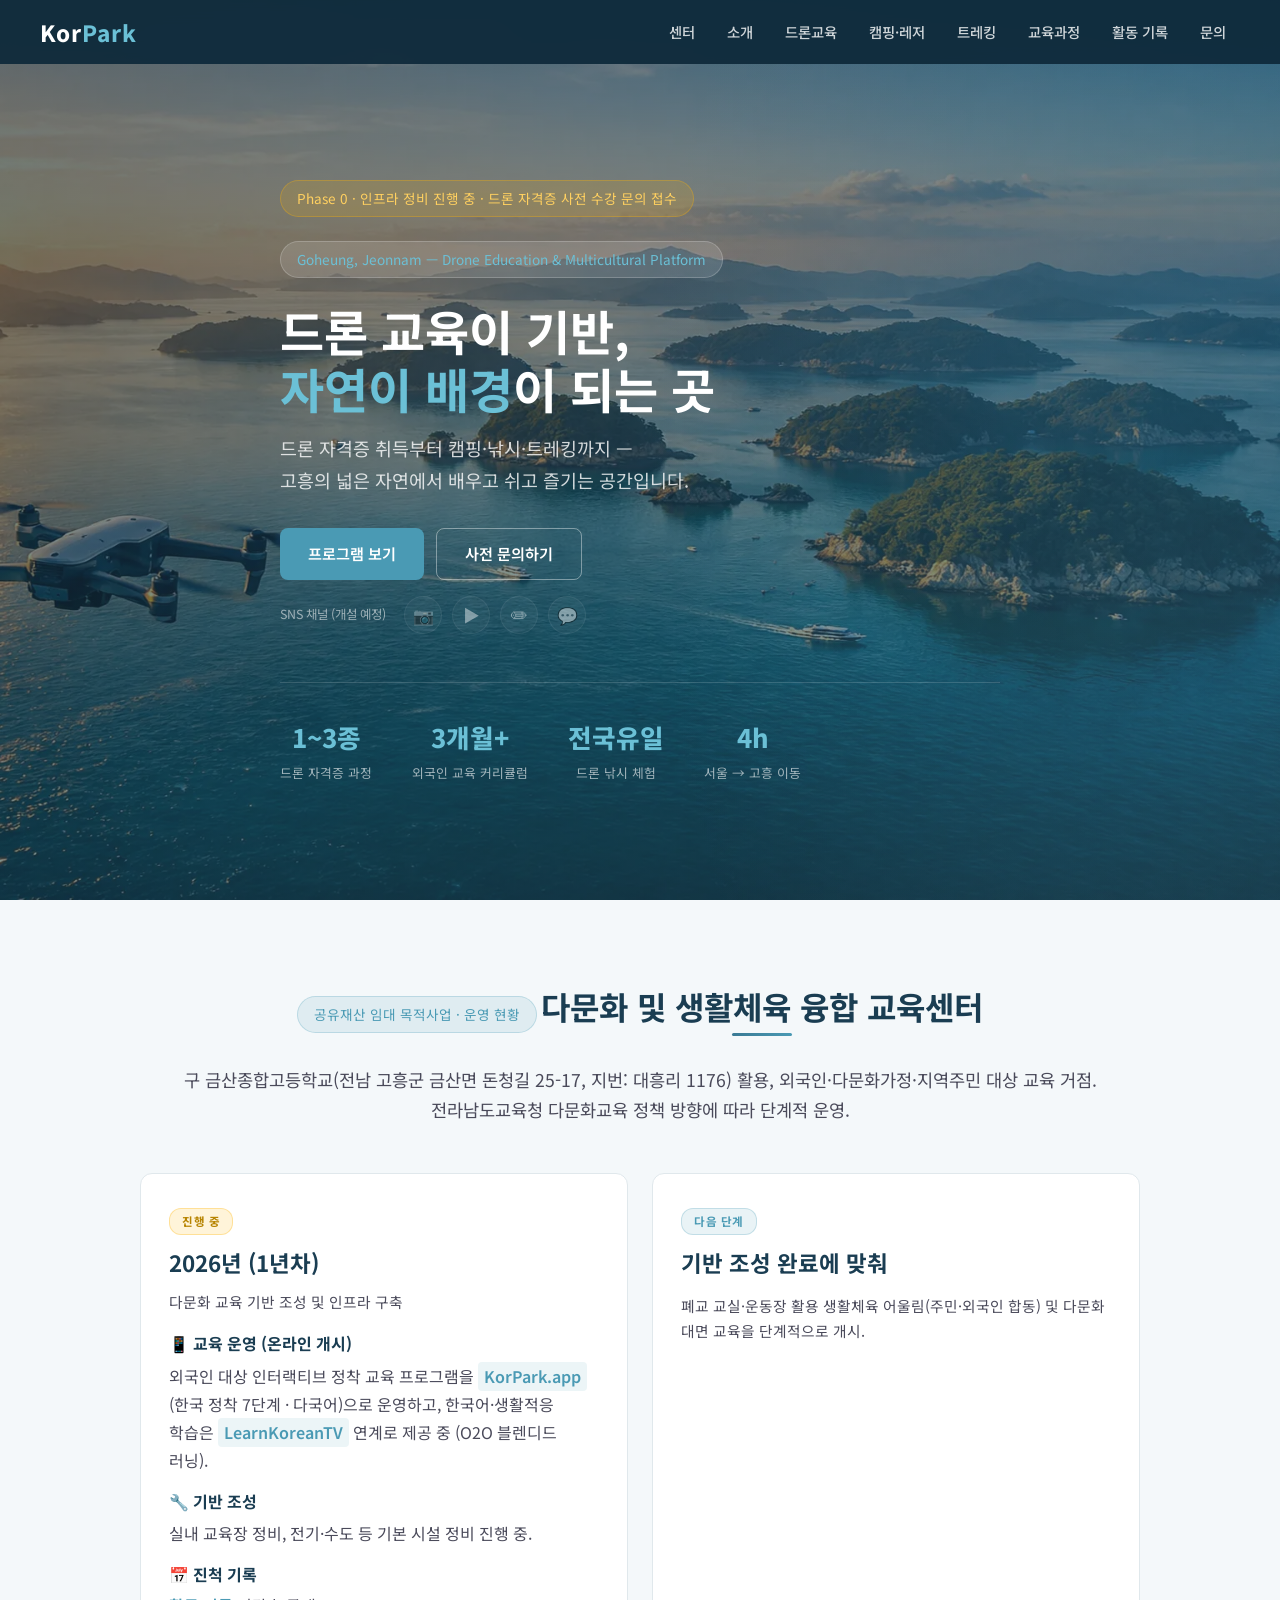
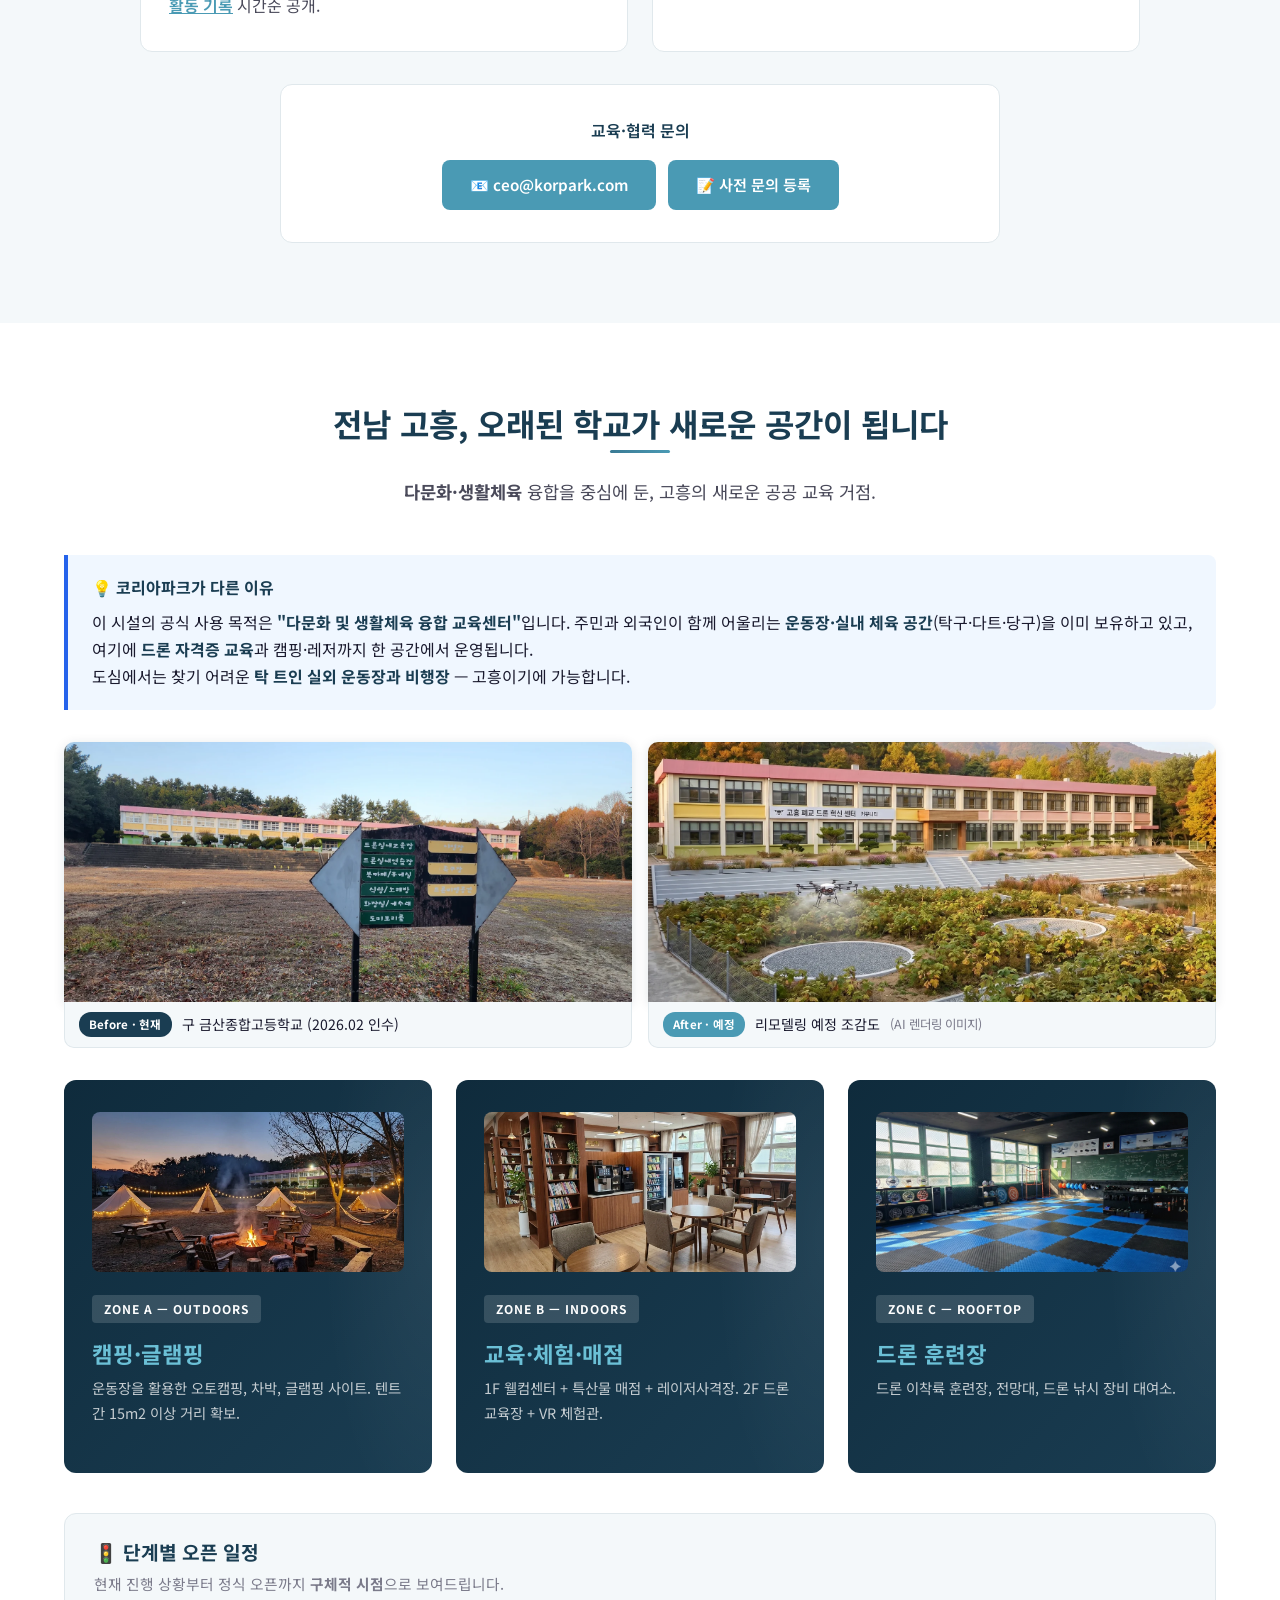
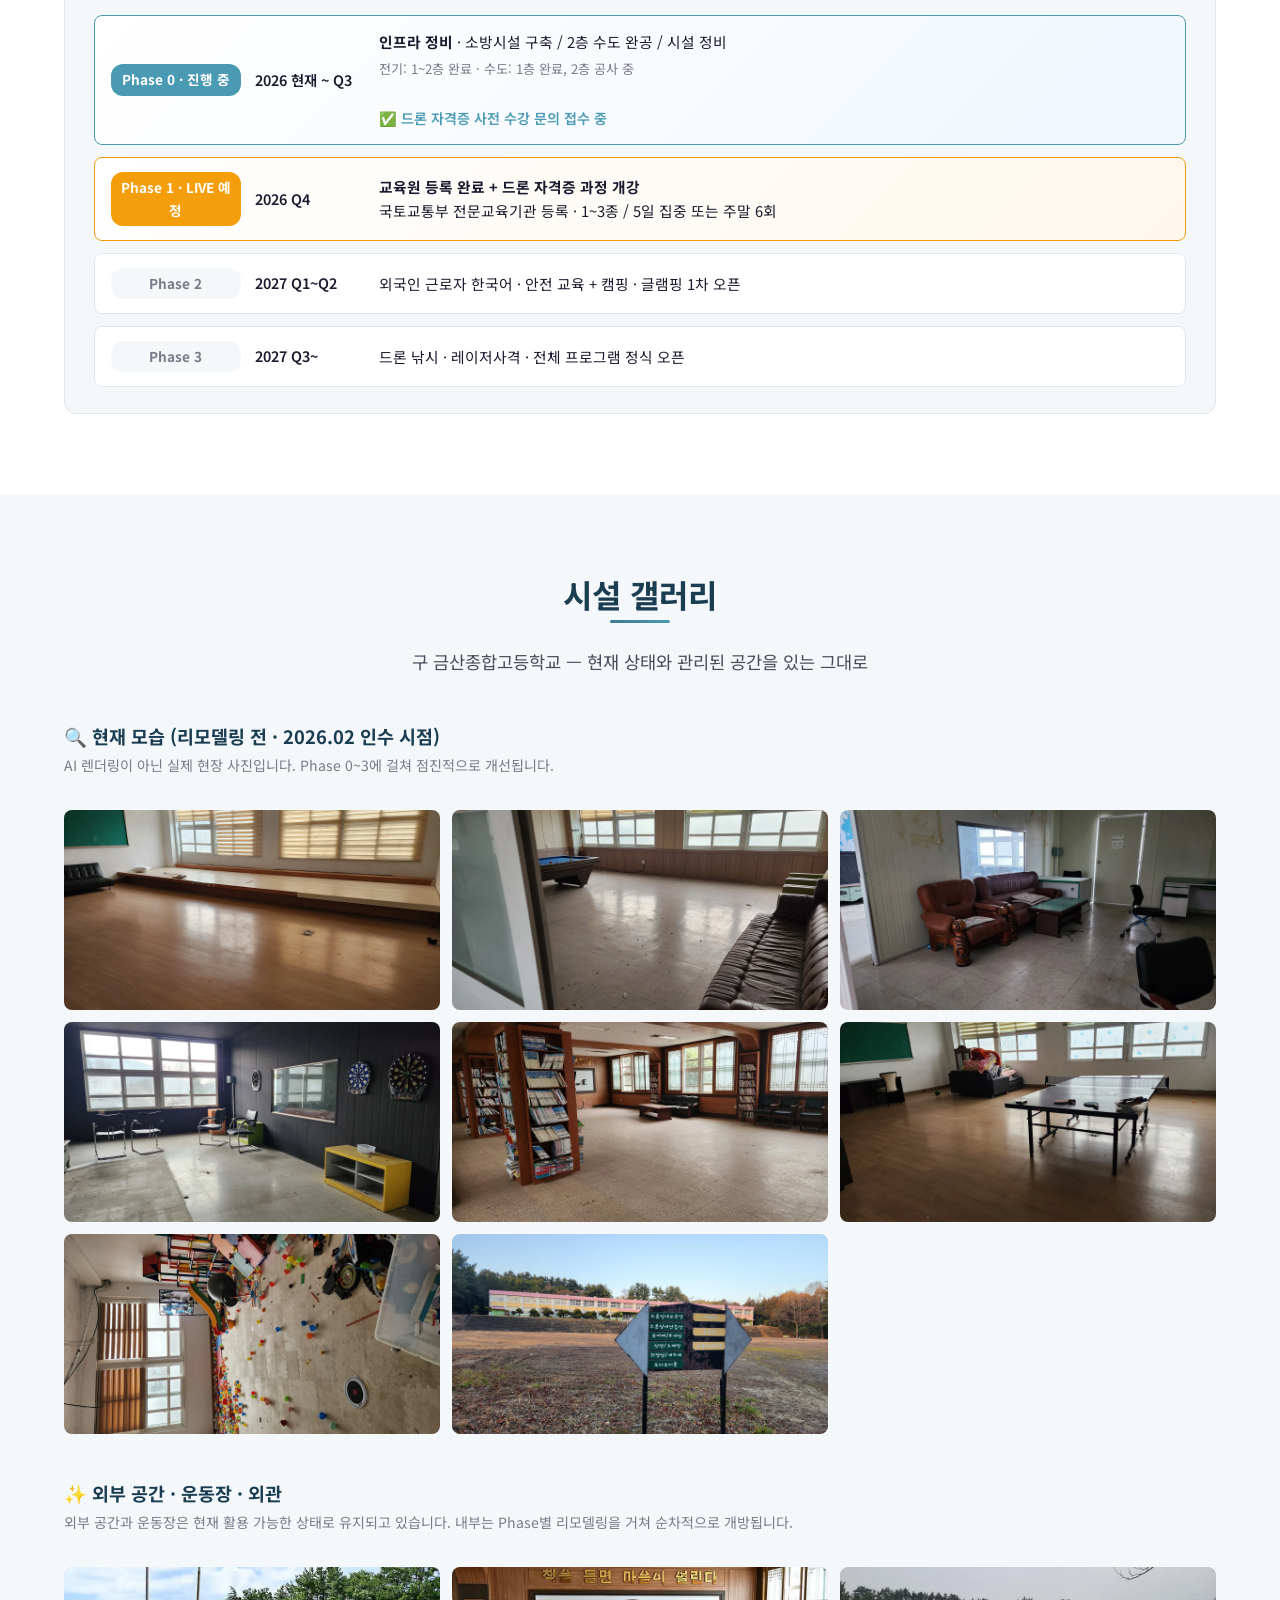
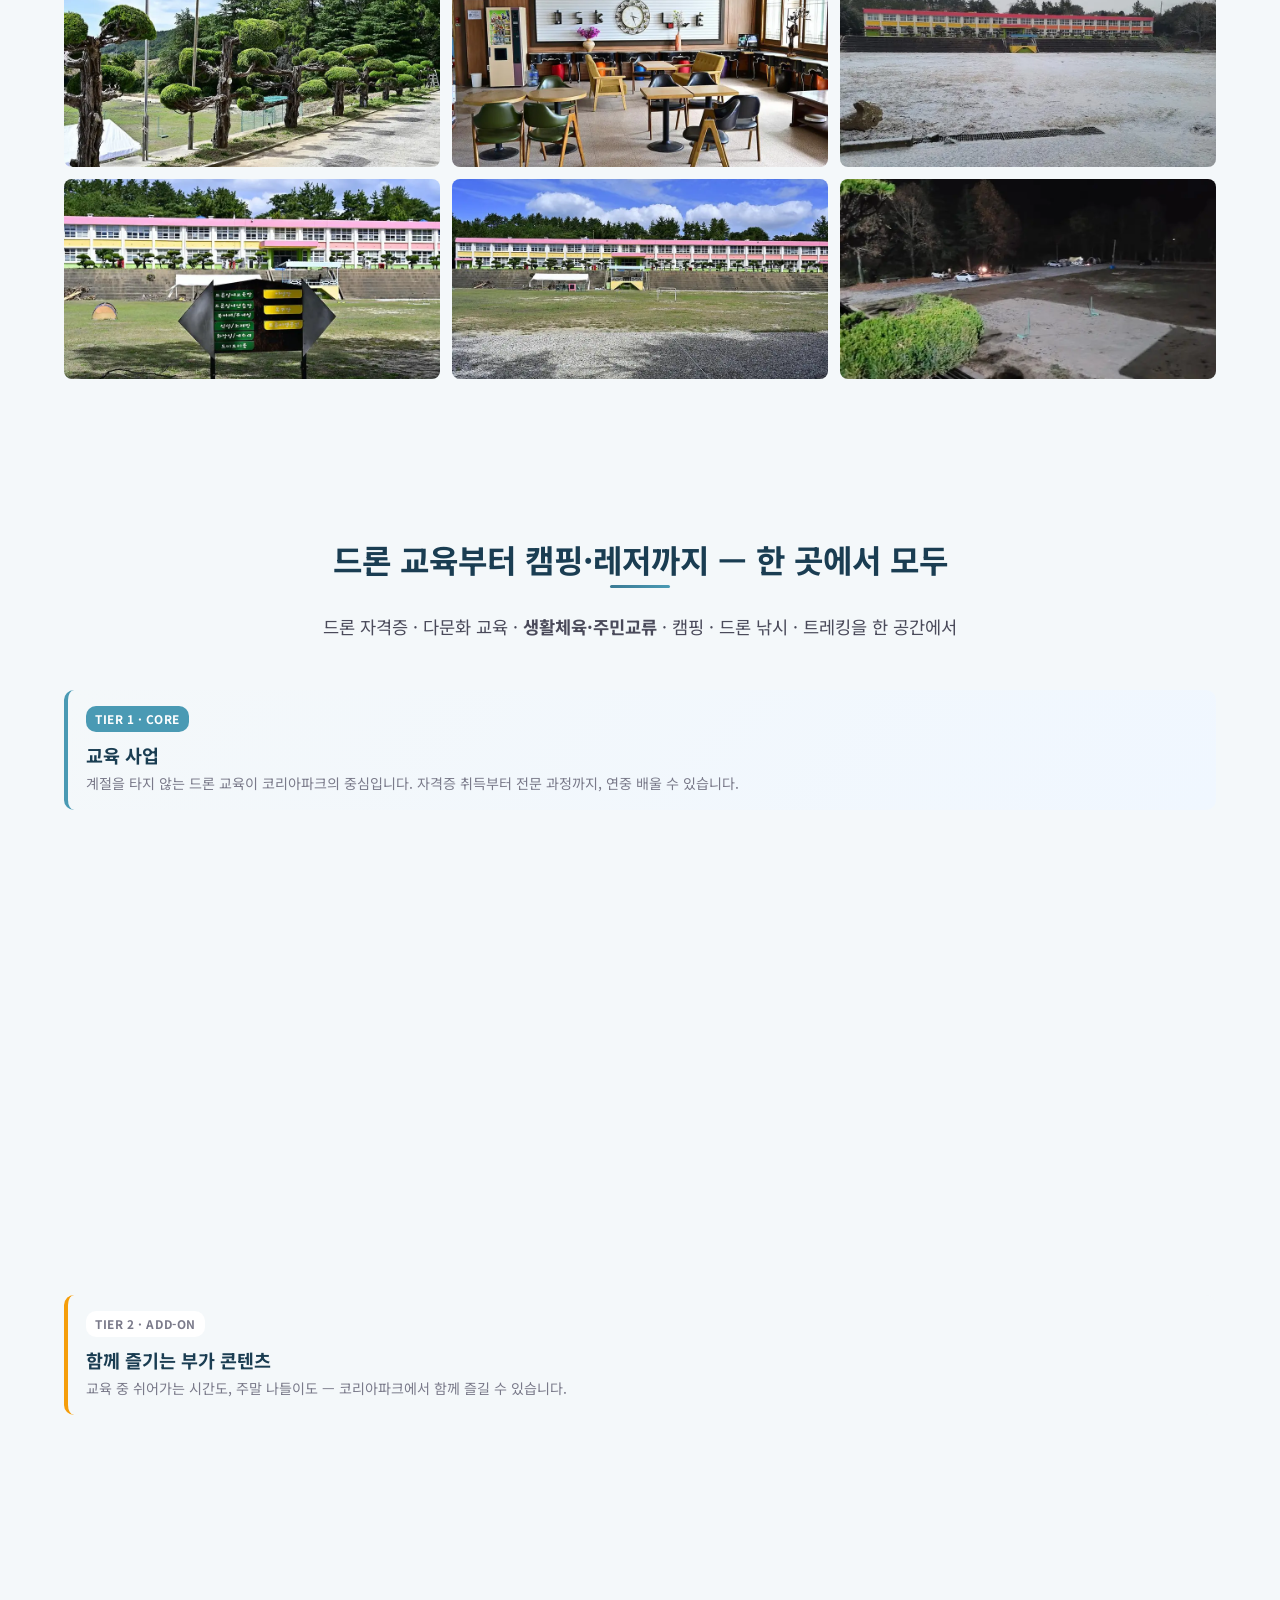
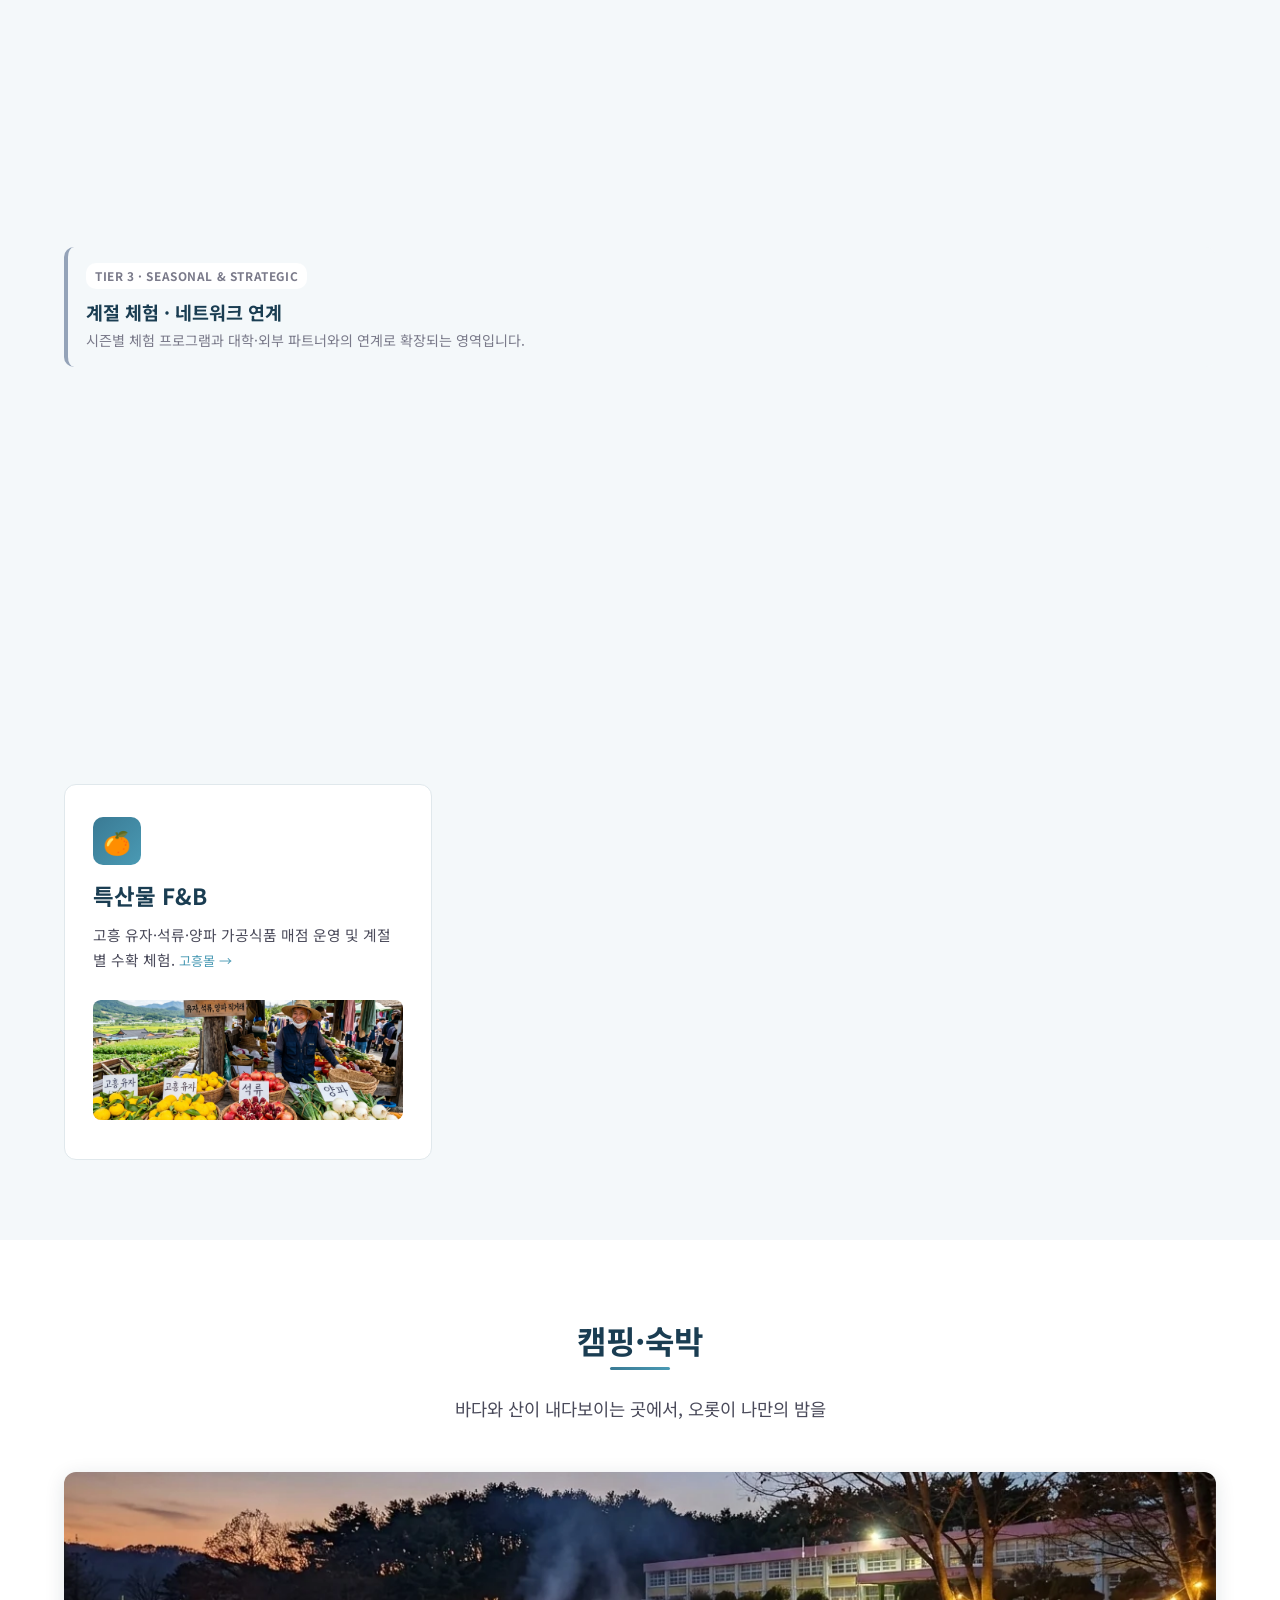
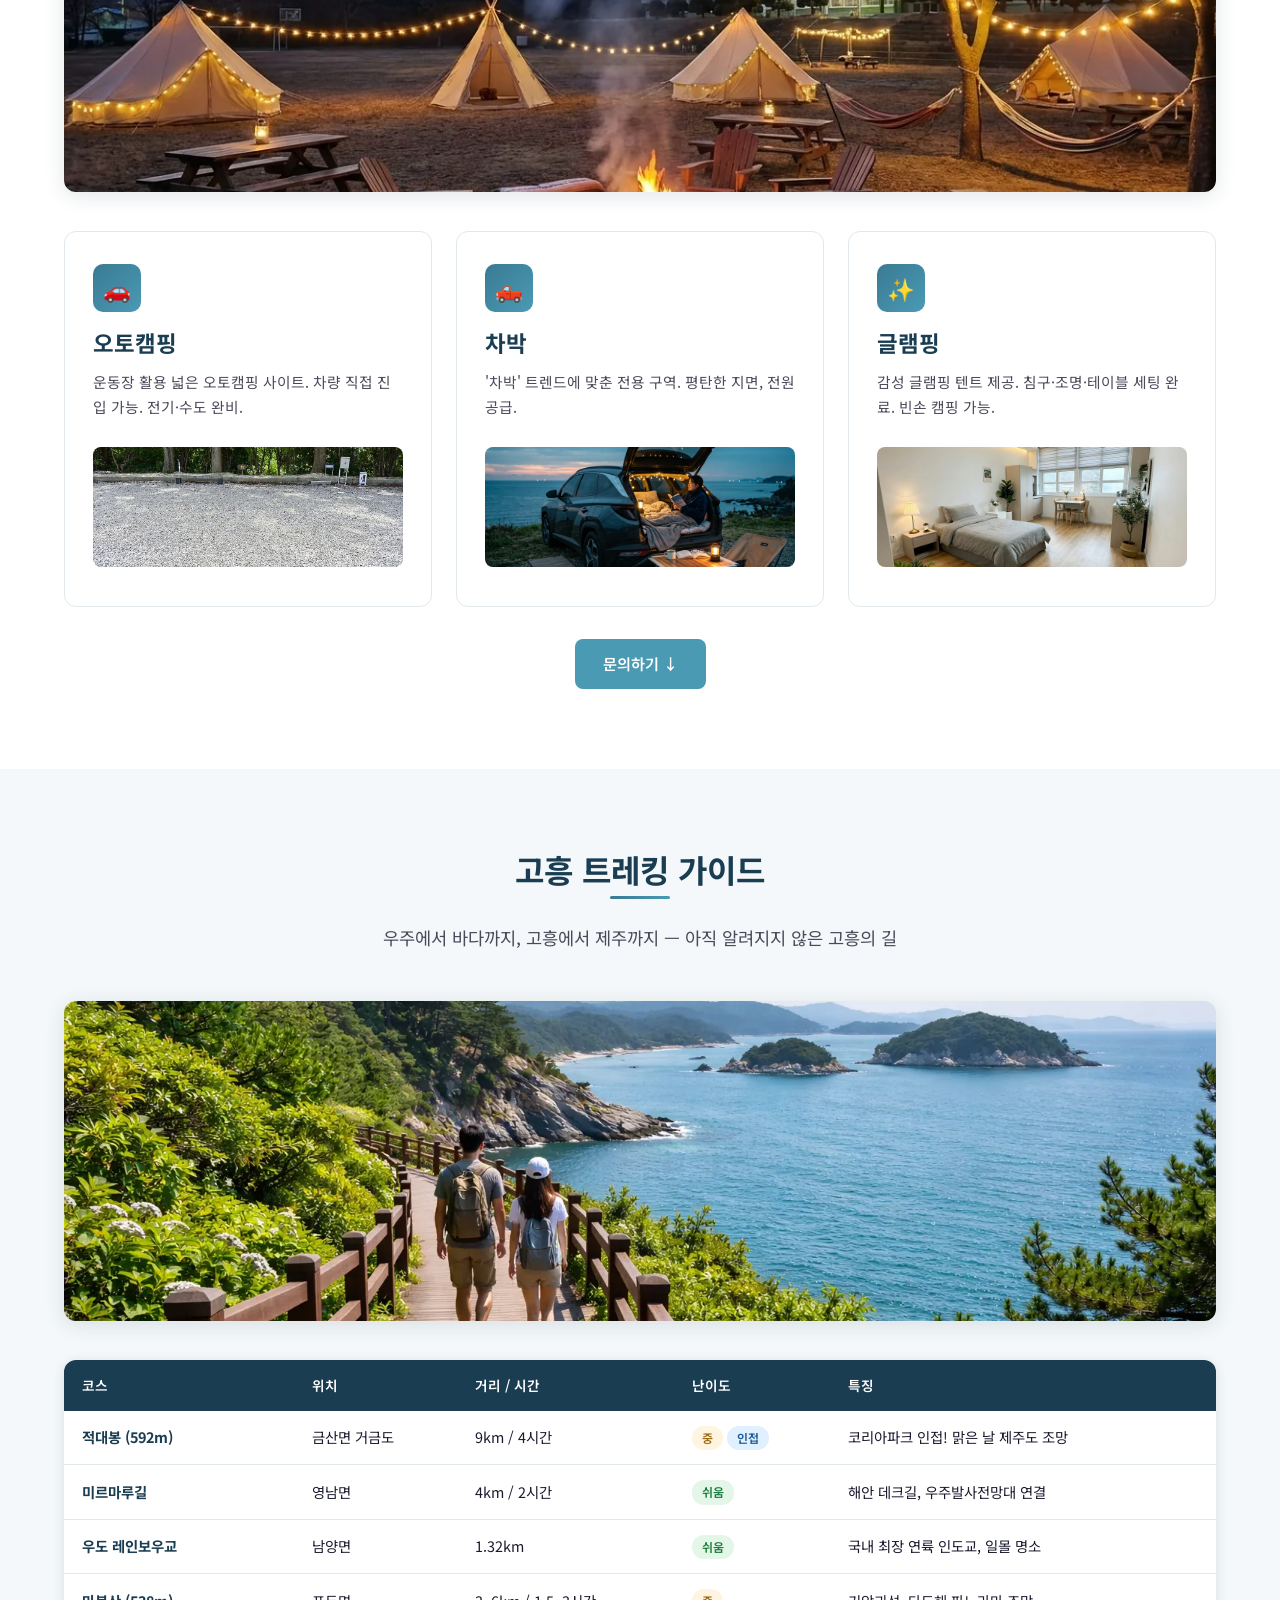
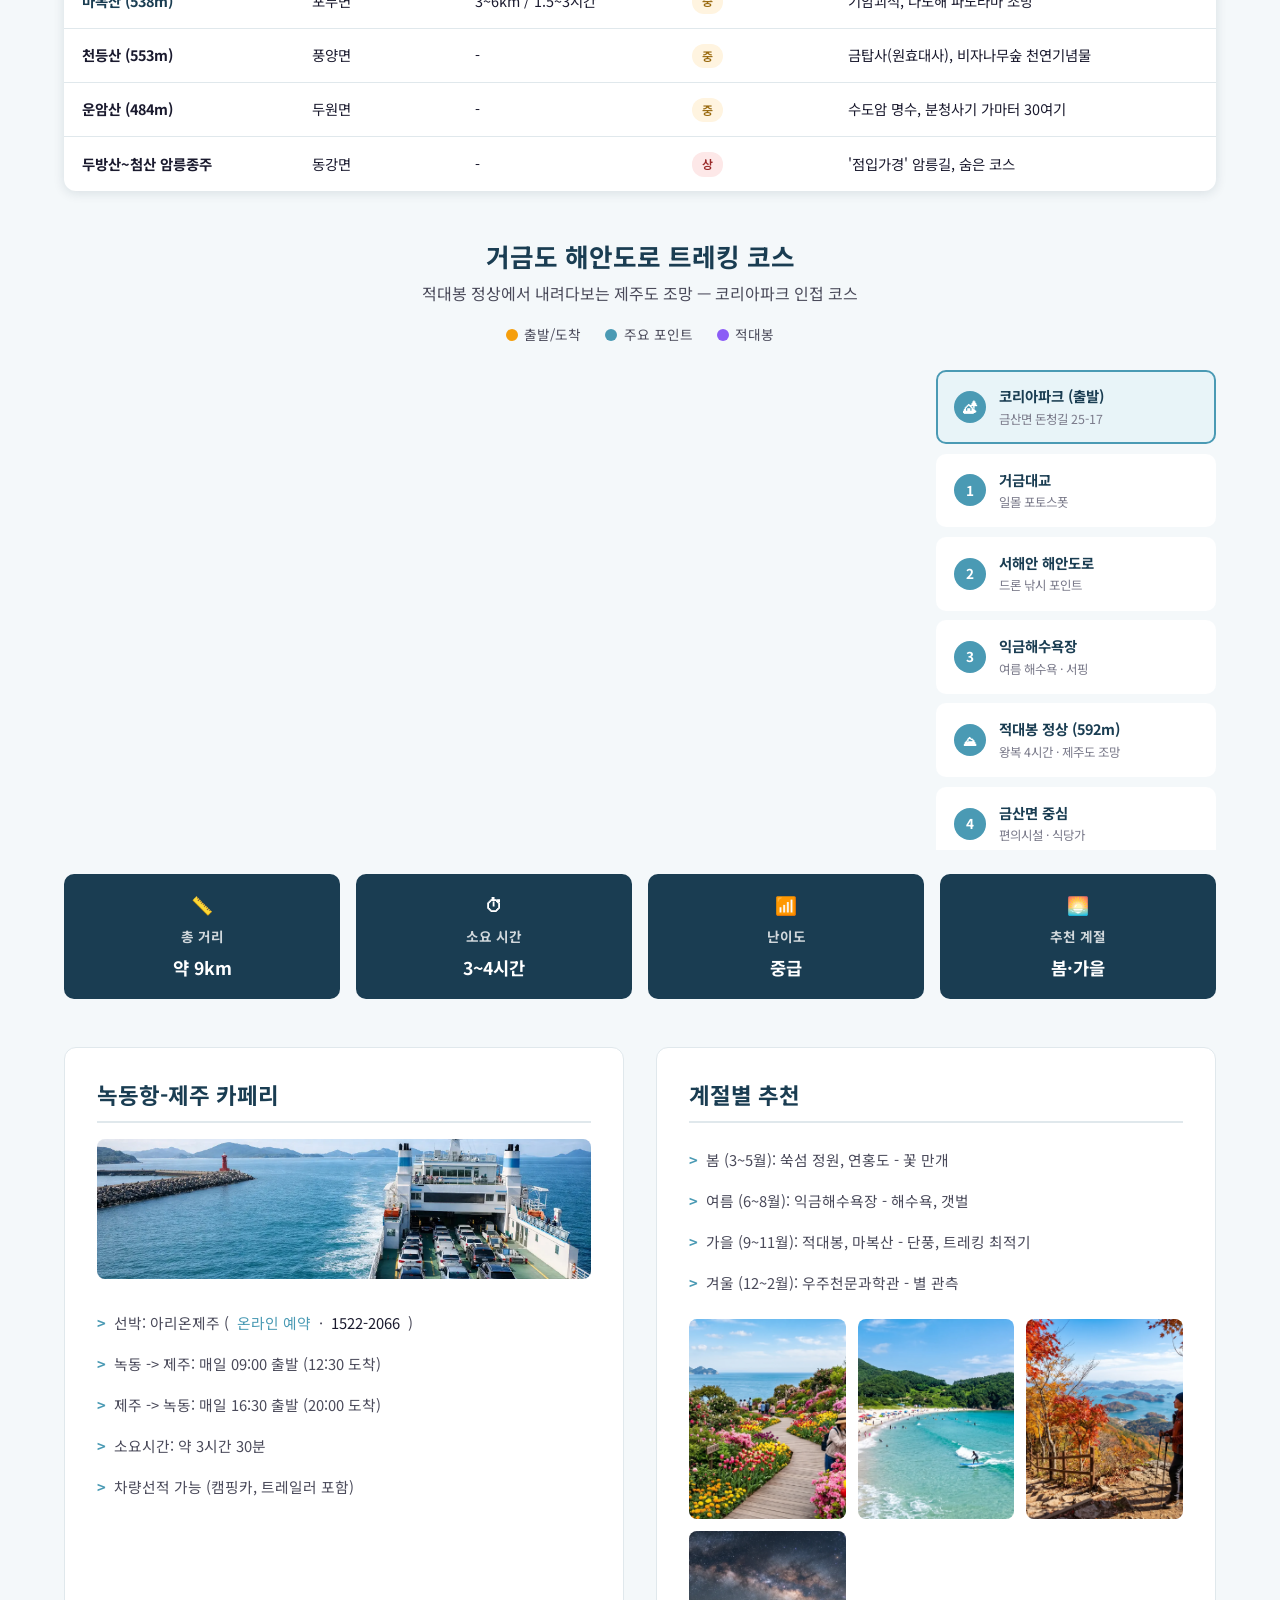
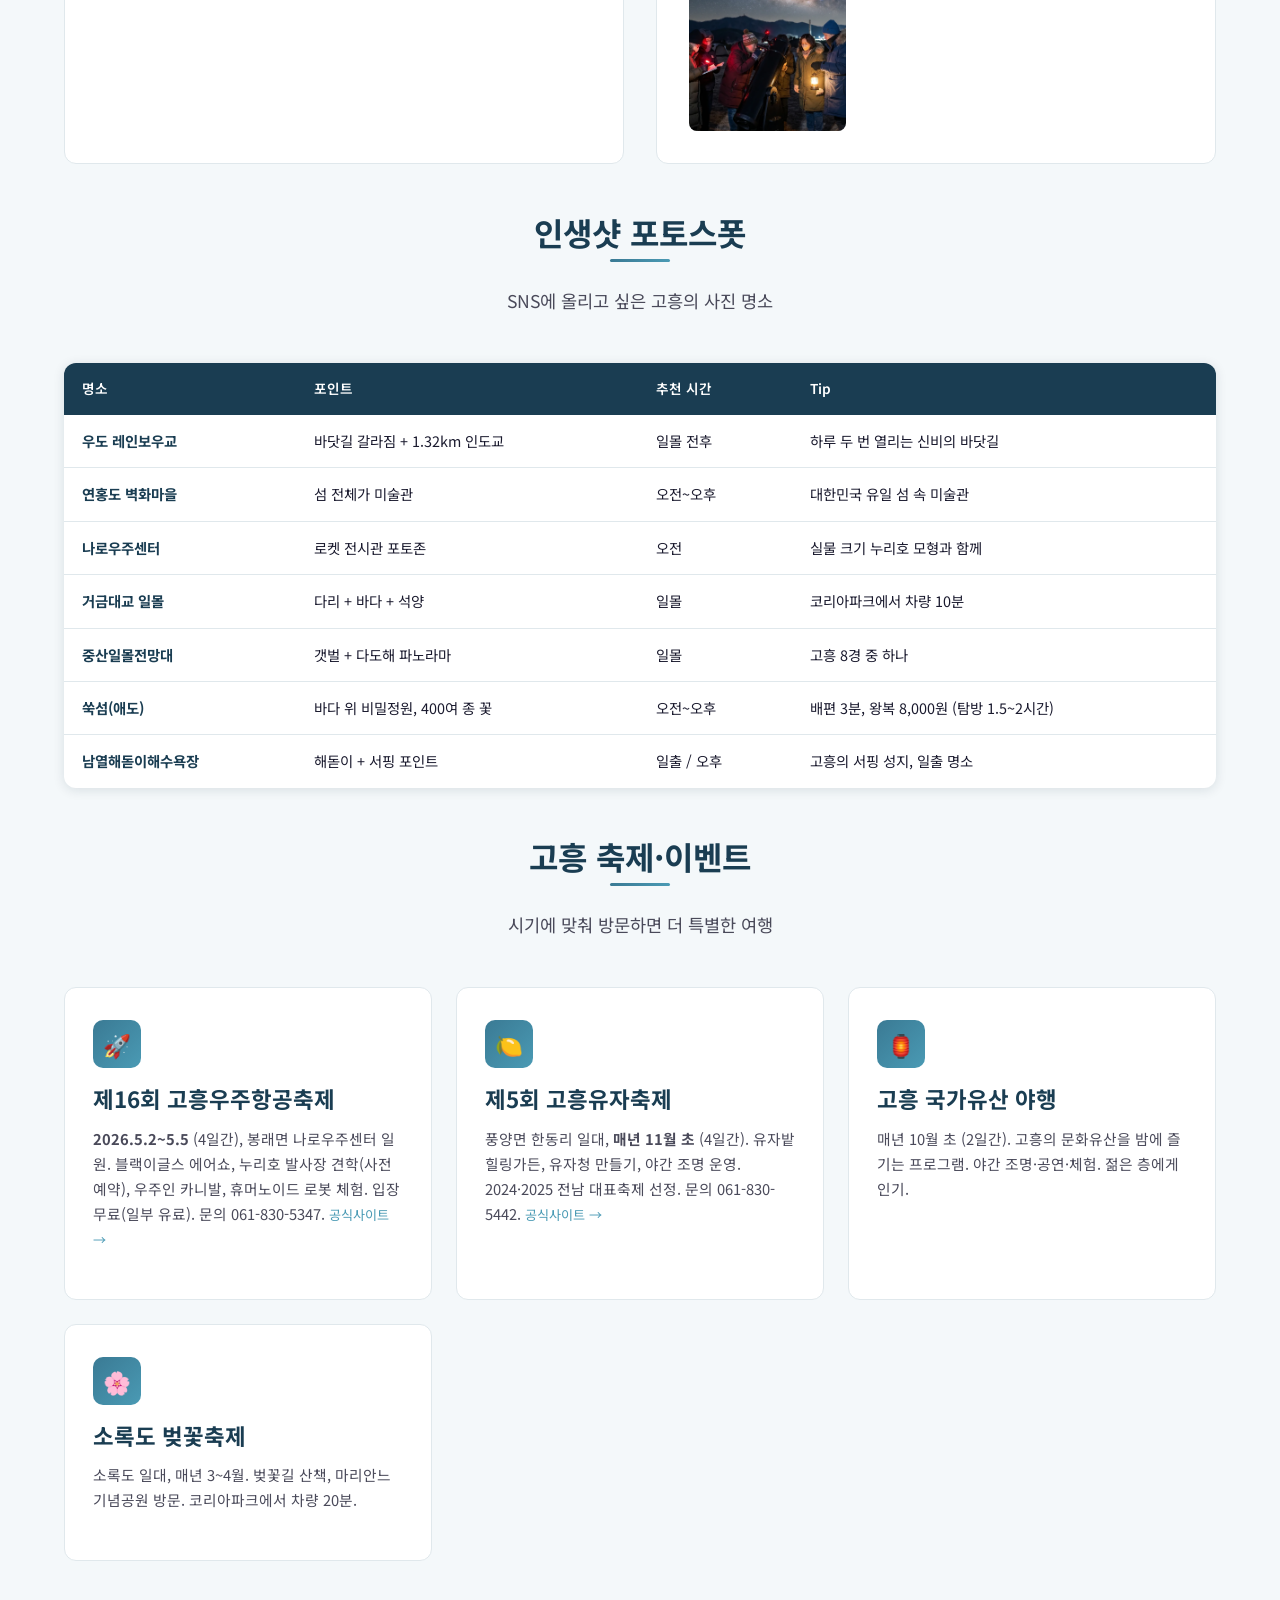
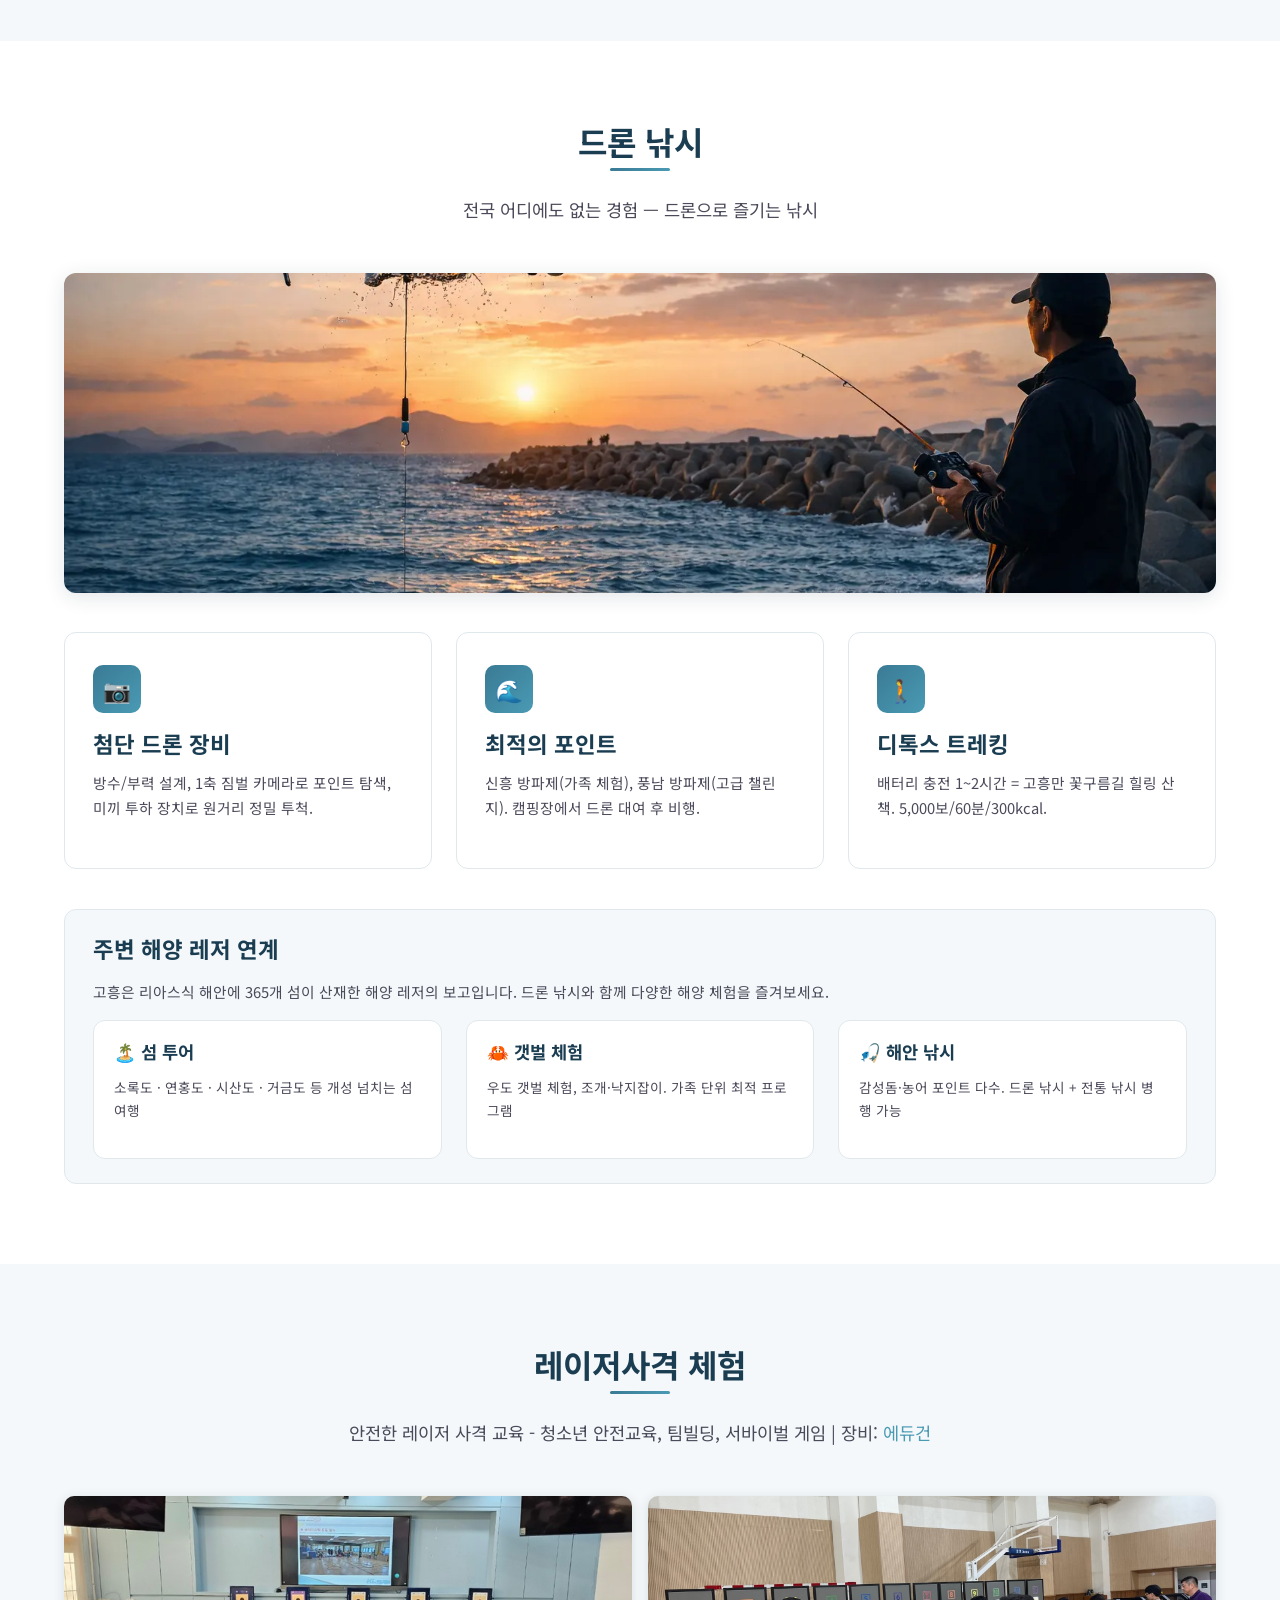
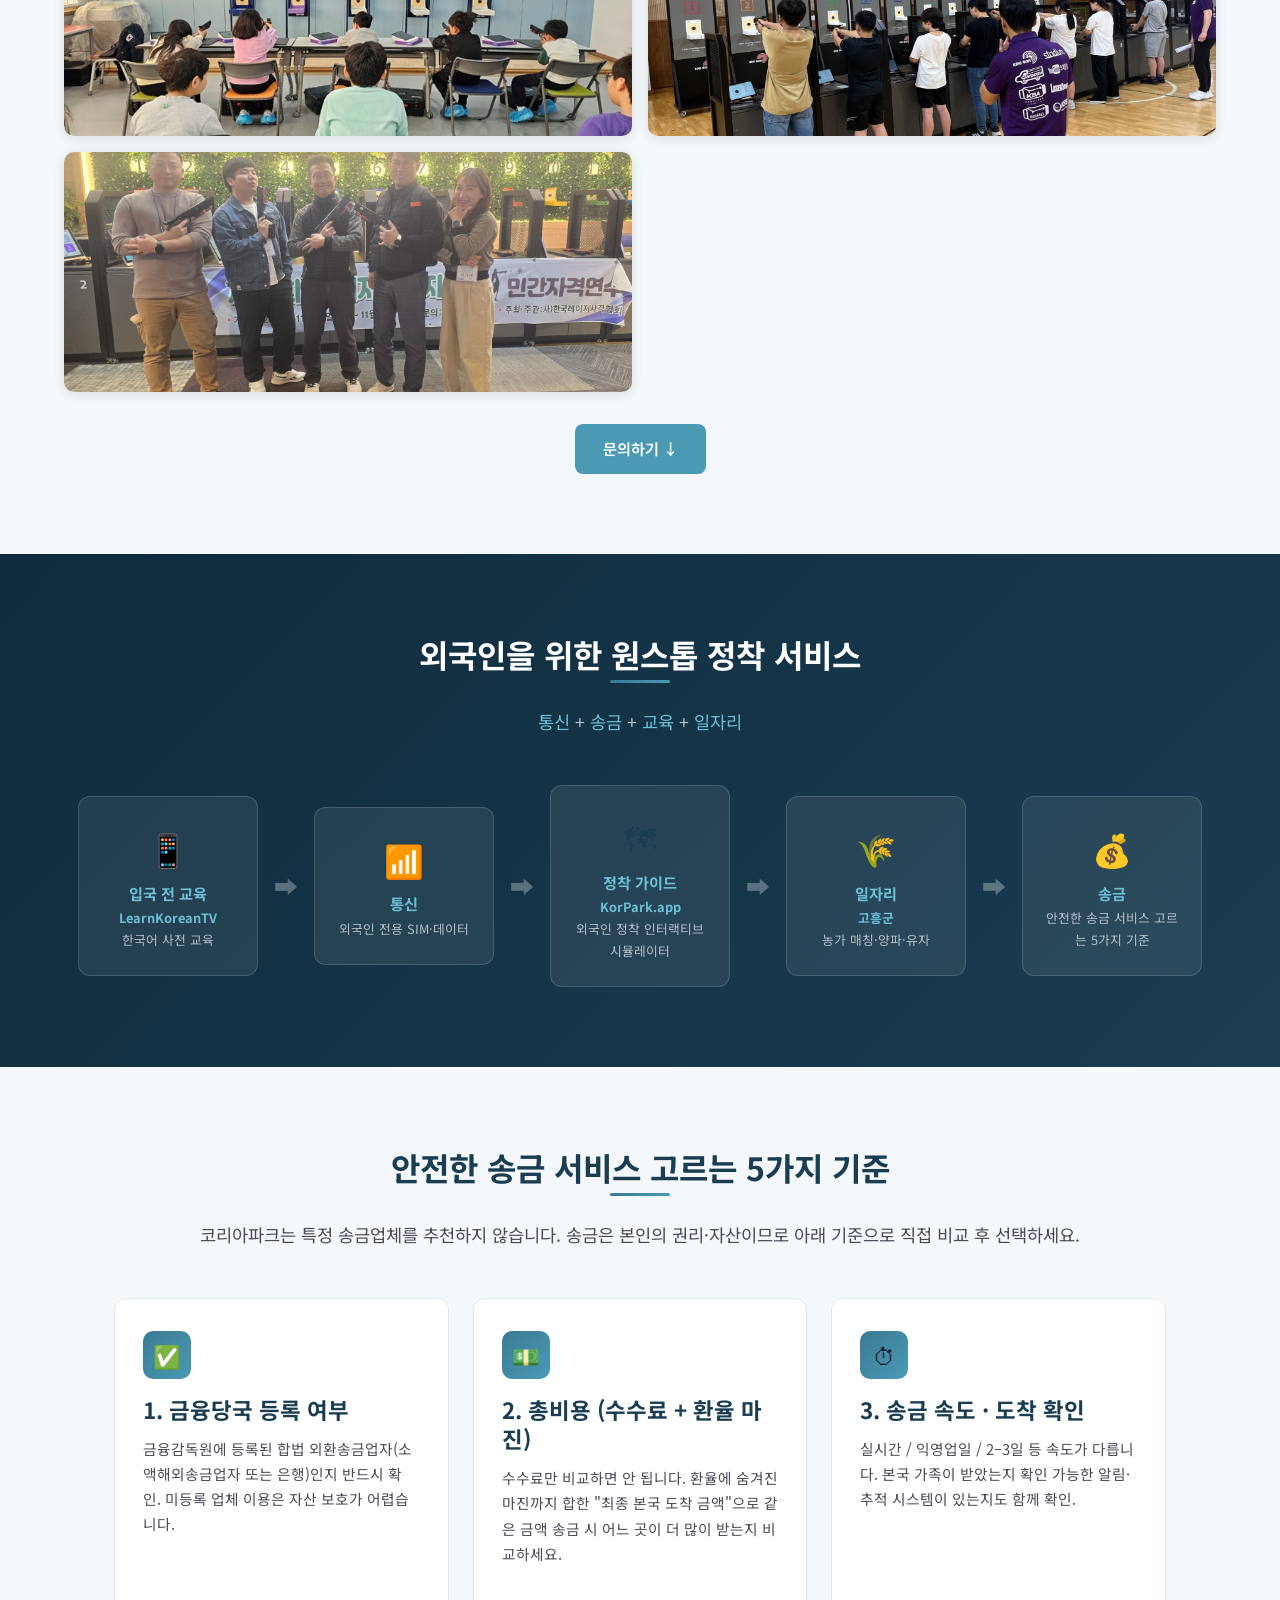
==== index.html @ 25a3f22b "Step 1: #center 섹션 신설 + 내비 '센터' 항목 추가 공유재산 임대 목적사업 "다문화 및 생활체육 융합 교육센터" 운영 현황을 라이브 페이지로 공시 (계약서 공식 목" ====
<!DOCTYPE html>
<html lang="ko">
<head>
  <meta charset="UTF-8">
  <meta name="viewport" content="width=device-width, initial-scale=1.0">
  <title>KorPark - 코리아파크 | 다문화·생활체육·드론 융복합 교육센터</title>
  <meta name="description" content="전남 고흥군 금산면, 폐교를 활용한 다문화·생활체육·드론 융복합 교육센터. 주민·외국인 합동 생활체육, 다문화 교육, 드론 자격증, 캠핑·레저를 한 공간에서.">
  <meta name="keywords" content="코리아파크,KorPark,고흥,다문화교육,생활체육,주민교류,운동장교류,드론교육,캠핑,드론낚시,트레킹,레이저사격,거금도">
  <meta property="og:title" content="KorPark 코리아파크 - 다문화·생활체육·드론 융복합 교육센터">
  <meta property="og:description" content="전남 고흥 폐교를 활용한 다문화·생활체육 융합 공공 교육 거점. 주민과 외국인이 함께 어울리는 운동장·교육 공간.">
  <meta property="og:type" content="website">
  <meta property="og:url" content="https://korpark.com">
  <meta property="og:image" content="https://korpark.com/images/hero-bg.webp">
  <meta name="twitter:card" content="summary_large_image">
  <meta name="twitter:image" content="https://korpark.com/images/hero-bg.webp">
  <meta name="robots" content="index, follow">
  <meta name="naver-site-verification" content="dabf4efeb12d9b6d1b8e8ae93fcf9fc580fe2ef6" />
  <link rel="canonical" href="https://korpark.com">
  <link rel="icon" href="/favicon.ico" type="image/x-icon">
  <link rel="preconnect" href="https://fonts.googleapis.com">
  <link rel="preconnect" href="https://fonts.gstatic.com" crossorigin>
  <link href="https://fonts.googleapis.com/css2?family=Noto+Sans+KR:wght@400;500;600;700;800&display=swap" rel="stylesheet">
  <link rel="stylesheet" href="https://unpkg.com/leaflet@1.9.4/dist/leaflet.css" />
  <link rel="stylesheet" href="css/style.css">
  <!-- Google tag (gtag.js) -->
  <script async src="https://www.googletagmanager.com/gtag/js?id=G-2BVJ68HBY1"></script>
  <script>
    window.dataLayer = window.dataLayer || [];
    function gtag(){dataLayer.push(arguments);}
    gtag('js', new Date());
    gtag('config', 'G-2BVJ68HBY1');
  </script>
</head>
<body>

<!-- ============ NAVIGATION ============ -->
<nav class="navbar">
  <div class="nav-inner">
    <a href="#hero" class="nav-logo">Kor<span>Park</span></a>
    <ul class="nav-links" id="primary-nav">
      <li><a href="#center">센터</a></li>
      <li><a href="#about">소개</a></li>
      <li><a href="#programs">드론교육</a></li>
      <li><a href="#camping">캠핑·레저</a></li>
      <li><a href="#trekking">트레킹</a></li>
      <li><a href="#packages">교육과정</a></li>
      <li><a href="/activities.html">활동 기록</a></li>
      <li><a href="#contact">문의</a></li>
    </ul>
    <button class="nav-toggle" type="button" aria-label="메뉴 열기/닫기" aria-expanded="false" aria-controls="primary-nav">
      <span></span><span></span><span></span>
    </button>
  </div>
</nav>

<div class="scroll-progress" id="scroll-progress"></div>

<!-- ============ HERO ============ -->
<section class="hero" id="hero">
  <div class="container">
    <div class="hero-content">
      <div class="hero-badge" style="background:rgba(255,180,0,0.15); border-color:rgba(255,180,0,0.3); color:#ffd060;">Phase 0 &middot; 인프라 정비 진행 중 &middot; 드론 자격증 사전 수강 문의 접수</div>
      <div class="hero-badge">Goheung, Jeonnam &mdash; Drone Education & Multicultural Platform</div>
      <h1>드론 교육이 기반,<br><em>자연이 배경</em>이 되는 곳</h1>
      <p>드론 자격증 취득부터 캠핑&middot;낚시&middot;트레킹까지 &mdash;<br>고흥의 넓은 자연에서 배우고 쉬고 즐기는 공간입니다.</p>
      <div class="hero-buttons">
        <a href="#programs" class="btn btn-primary">프로그램 보기</a>
        <a href="#contact" class="btn btn-outline">사전 문의하기</a>
      </div>
      <div class="sns-links">
        <span class="sns-label">SNS 채널 (개설 예정)</span>
        <a href="#contact" class="sns-link disabled" title="인스타그램 (준비 중)" aria-label="Instagram">&#x1F4F7;</a>
        <a href="#contact" class="sns-link disabled" title="유튜브 (준비 중)" aria-label="YouTube">&#x25B6;</a>
        <a href="#contact" class="sns-link disabled" title="블로그 (준비 중)" aria-label="Blog">&#x270F;</a>
        <a href="#contact" class="sns-link disabled" title="카카오 채널 (준비 중)" aria-label="KakaoTalk">&#x1F4AC;</a>
      </div>
      <div class="hero-stats">
        <div class="hero-stat">
          <div class="number">1~3종</div>
          <div class="label">드론 자격증 과정</div>
        </div>
        <div class="hero-stat">
          <div class="number">3개월+</div>
          <div class="label">외국인 교육 커리큘럼</div>
        </div>
        <div class="hero-stat">
          <div class="number">전국유일</div>
          <div class="label">드론 낚시 체험</div>
        </div>
        <div class="hero-stat">
          <div class="number">4h</div>
          <div class="label">서울 &rarr; 고흥 이동</div>
        </div>
      </div>
    </div>
  </div>
</section>

<!-- ============ CENTER (공유재산 임대 목적사업 · 운영 현황) ============ -->
<section class="section section-alt" id="center">
  <div class="container">
    <div class="section-title">
      <p style="display:inline-block; background:rgba(74,154,180,0.12); color:var(--accent); border:1px solid rgba(74,154,180,0.25); padding:6px 16px; border-radius:20px; font-size:0.85rem; margin-bottom:1rem;">
        공유재산 임대 목적사업 · 운영 현황
      </p>
      <h2>다문화 및 생활체육 융합 교육센터</h2>
      <p>
        구 금산종합고등학교(전남 고흥군 금산면 돈청길 25-17, 지번: 대흥리 1176) 활용,
        외국인·다문화가정·지역주민 대상 교육 거점.<br>
        전라남도교육청 다문화교육 정책 방향에 따라 단계적 운영.
      </p>
    </div>

    <div class="cards-grid" style="grid-template-columns: repeat(auto-fit, minmax(280px, 1fr)); gap: 24px; max-width: 1000px; margin: 0 auto 2rem;">
      <!-- 현 단계 (진행 중) -->
      <div class="card">
        <span style="display:inline-block; background:rgba(255,180,0,0.15); border:1px solid rgba(255,180,0,0.3); color:#b78400; padding:3px 12px; border-radius:12px; font-size:0.72rem; font-weight:700; letter-spacing:0.5px; margin-bottom:0.8rem;">진행 중</span>
        <h3>2026년 (1년차)</h3>
        <p style="color:var(--text-mid); margin-bottom:1rem;">다문화 교육 기반 조성 및 인프라 구축</p>
        <ul style="list-style:none; padding:0; margin:0;">
          <li style="display:block; margin-bottom:14px; line-height:1.7; word-break:keep-all;">
            <strong style="display:block; color:var(--primary); margin-bottom:4px;">📱 교육 운영 (온라인 개시)</strong>
            <span style="color:var(--text-mid);">외국인 대상 인터랙티브 정착 교육 프로그램을 <a href="https://korpark.app/ko" target="_blank" style="display:inline-block; padding:1px 6px; background:rgba(74,154,180,0.1); color:var(--accent); border-radius:4px; font-weight:600; text-decoration:none;">KorPark.app</a> (한국 정착 7단계 · 다국어)으로 운영하고, 한국어·생활적응 학습은 <a href="https://learnkoreantv.com" target="_blank" style="display:inline-block; padding:1px 6px; background:rgba(74,154,180,0.1); color:var(--accent); border-radius:4px; font-weight:600; text-decoration:none;">LearnKoreanTV</a> 연계로 제공 중 (O2O 블렌디드 러닝).</span>
          </li>
          <li style="display:block; margin-bottom:14px; line-height:1.7; word-break:keep-all;">
            <strong style="display:block; color:var(--primary); margin-bottom:4px;">🔧 기반 조성</strong>
            <span style="color:var(--text-mid);">실내 교육장 정비, 전기·수도 등 기본 시설 정비 진행 중.</span>
          </li>
          <li style="display:block; line-height:1.7; word-break:keep-all;">
            <strong style="display:block; color:var(--primary); margin-bottom:4px;">📅 진척 기록</strong>
            <span style="color:var(--text-mid);"><a href="/activities.html" style="color:var(--accent); font-weight:600; text-decoration:underline;">활동 기록</a> 시간순 공개.</span>
          </li>
        </ul>
      </div>

      <!-- 다음 단계 -->
      <div class="card">
        <span style="display:inline-block; background:rgba(74,154,180,0.12); border:1px solid rgba(74,154,180,0.25); color:var(--accent); padding:3px 12px; border-radius:12px; font-size:0.72rem; font-weight:700; letter-spacing:0.5px; margin-bottom:0.8rem;">다음 단계</span>
        <h3>기반 조성 완료에 맞춰</h3>
        <p style="color:var(--text-mid); margin-top:1rem;">
          폐교 교실·운동장 활용 생활체육 어울림(주민·외국인 합동) 및 다문화 대면 교육을 단계적으로 개시.
        </p>
      </div>
    </div>

    <!-- 문의 -->
    <div style="text-align:center; padding:2rem; background:var(--white); border-radius:12px; max-width: 720px; margin: 0 auto; border: 1px solid var(--border);">
      <p style="margin:0 0 1rem 0; font-weight:600; color:var(--primary);">교육·협력 문의</p>
      <div style="display:flex; gap:12px; justify-content:center; flex-wrap:wrap;">
        <a href="mailto:ceo@korpark.com" class="btn btn-primary">📧 ceo@korpark.com</a>
        <a href="https://forms.gle/s7UAvVizw8wM7gzw7" target="_blank" class="btn btn-primary">📝 사전 문의 등록</a>
      </div>
    </div>
  </div>
</section>

<!-- ============ ABOUT ============ -->
<section class="section" id="about">
  <div class="container">
    <div class="section-title">
      <h2>전남 고흥, 오래된 학교가 새로운 공간이 됩니다</h2>
      <p><strong>다문화·생활체육</strong> 융합을 중심에 둔, 고흥의 새로운 공공 교육 거점.</p>
    </div>
    <div class="why-different">
      <strong>&#x1F4A1; 코리아파크가 다른 이유</strong>
      <p>이 시설의 공식 사용 목적은 <strong>"다문화 및 생활체육 융합 교육센터"</strong>입니다. 주민과 외국인이 함께 어울리는 <strong>운동장·실내 체육 공간</strong>(탁구·다트·당구)을 이미 보유하고 있고, 여기에 <strong>드론 자격증 교육</strong>과 캠핑·레저까지 한 공간에서 운영됩니다.<br>도심에서는 찾기 어려운 <strong>탁 트인 실외 운동장과 비행장</strong> &mdash; 고흥이기에 가능합니다.</p>
    </div>
    <div class="photo-row photo-row-captioned">
      <figure class="photo-figure">
        <img loading="lazy" src="images/present-exterior.webp" alt="코리아파크 현재 모습 (구 금산종합고등학교)">
        <figcaption><span class="caption-badge">Before · 현재</span>구 금산종합고등학교 (2026.02 인수)</figcaption>
      </figure>
      <figure class="photo-figure">
        <img loading="lazy" src="images/school-renovation.webp" alt="코리아파크 리모델링 예정 조감도 (AI 렌더링)">
        <figcaption><span class="caption-badge caption-after">After · 예정</span>리모델링 예정 조감도 <small>(AI 렌더링 이미지)</small></figcaption>
      </figure>
    </div>

    <div class="zone-grid" style="margin-top: 2rem;">
      <div class="zone-card">
        <img loading="lazy" src="images/camping-night.webp" alt="Zone A 캠핑·글램핑" class="zone-img">
        <div class="zone-label">Zone A &mdash; Outdoors</div>
        <h3>캠핑·글램핑</h3>
        <p>운동장을 활용한 오토캠핑, 차박, 글램핑 사이트. 텐트 간 15m2 이상 거리 확보.</p>
      </div>
      <div class="zone-card">
        <img loading="lazy" src="images/book-cafe.webp" alt="Zone B 교육·체험·매점" class="zone-img">
        <div class="zone-label">Zone B &mdash; Indoors</div>
        <h3>교육·체험·매점</h3>
        <p>1F 웰컴센터 + 특산물 매점 + 레이저사격장. 2F 드론 교육장 + VR 체험관.</p>
      </div>
      <div class="zone-card">
        <img loading="lazy" src="images/drone-training-room.webp" alt="Zone C 드론 훈련장" class="zone-img">
        <div class="zone-label">Zone C &mdash; Rooftop</div>
        <h3>드론 훈련장</h3>
        <p>드론 이착륙 훈련장, 전망대, 드론 낚시 장비 대여소.</p>
      </div>
    </div>

    <!-- 단계별 오픈 일정 (Phase Roadmap) -->
    <div class="phase-roadmap">
      <h3 class="phase-title">&#x1F6A6; 단계별 오픈 일정</h3>
      <p class="phase-lead">현재 진행 상황부터 정식 오픈까지 <strong>구체적 시점</strong>으로 보여드립니다.</p>
      <div class="phase-list">
        <div class="phase-item phase-live">
          <div class="phase-tag">Phase 0 &middot; 진행 중</div>
          <div class="phase-when">2026 현재 ~ Q3</div>
          <div class="phase-what"><strong>인프라 정비</strong> &middot; 소방시설 구축 / 2층 수도 완공 / 시설 정비<br><span class="phase-note">전기: 1~2층 완료 &middot; 수도: 1층 완료, 2층 공사 중</span><br><span class="phase-status">&#x2705; 드론 자격증 사전 수강 문의 접수 중</span></div>
        </div>
        <div class="phase-item phase-next">
          <div class="phase-tag">Phase 1 &middot; LIVE 예정</div>
          <div class="phase-when">2026 Q4</div>
          <div class="phase-what"><strong>교육원 등록 완료 + 드론 자격증 과정 개강</strong><br>국토교통부 전문교육기관 등록 &middot; 1~3종 / 5일 집중 또는 주말 6회</div>
        </div>
        <div class="phase-item">
          <div class="phase-tag">Phase 2</div>
          <div class="phase-when">2027 Q1~Q2</div>
          <div class="phase-what">외국인 근로자 한국어 &middot; 안전 교육 + 캠핑 &middot; 글램핑 1차 오픈</div>
        </div>
        <div class="phase-item">
          <div class="phase-tag">Phase 3</div>
          <div class="phase-when">2027 Q3~</div>
          <div class="phase-what">드론 낚시 &middot; 레이저사격 &middot; 전체 프로그램 정식 오픈</div>
        </div>
      </div>
    </div>
  </div>
</section>

<!-- ============ FACILITY GALLERY ============ -->
<section class="section section-alt">
  <div class="container">
    <div class="section-title">
      <h2>시설 갤러리</h2>
      <p>구 금산종합고등학교 &mdash; 현재 상태와 관리된 공간을 있는 그대로</p>
    </div>

    <h3 class="gallery-subtitle">&#x1F50D; 현재 모습 (리모델링 전 &middot; 2026.02 인수 시점)</h3>
    <p class="gallery-note">AI 렌더링이 아닌 실제 현장 사진입니다. Phase 0~3에 걸쳐 점진적으로 개선됩니다.</p>
    <div class="photo-grid">
      <img loading="lazy" src="images/present-hall.webp" alt="현재 강당 내부 (리모델링 전)">
      <img loading="lazy" src="images/present-billiards.webp" alt="기존 휴게공간 (당구대 구역)">
      <img loading="lazy" src="images/present-lounge.webp" alt="기존 휴게실 내부">
      <img loading="lazy" src="images/present-darts.webp" alt="기존 소회의실 (다트판 설치)">
      <img loading="lazy" src="images/present-library.webp" alt="도서실/열람실">
      <img loading="lazy" src="images/present-pingpong.webp" alt="탁구대 체육공간">
      <img loading="lazy" src="images/present-playroom.webp" alt="볼풀/놀이방">
      <img loading="lazy" src="images/present-exterior.webp" alt="운동장·건물 외관">
    </div>

    <h3 class="gallery-subtitle" style="margin-top:3rem;">&#x2728; 외부 공간 &middot; 운동장 &middot; 외관</h3>
    <p class="gallery-note">외부 공간과 운동장은 현재 활용 가능한 상태로 유지되고 있습니다. 내부는 Phase별 리모델링을 거쳐 순차적으로 개방됩니다.</p>
    <div class="photo-grid">
      <img loading="lazy" src="images/facility_01.webp" alt="코리아파크 조경수 정원">
      <img loading="lazy" src="images/facility_17.webp" alt="코리아파크 북카페 휴게실">
      <img loading="lazy" src="images/facility_20.webp" alt="코리아파크 겨울 전경">
      <img loading="lazy" src="images/facility_04.webp" alt="코리아파크 시설">
      <img loading="lazy" src="images/facility_09.webp" alt="코리아파크 캠핑장">
      <img loading="lazy" src="images/facility_23.webp" alt="코리아파크 시설">
    </div>
  </div>
</section>

<!-- ============ PROGRAMS (9 Areas) ============ -->
<section class="section section-alt" id="programs">
  <div class="container">
    <div class="section-title">
      <h2>드론 교육부터 캠핑·레저까지 &mdash; 한 곳에서 모두</h2>
      <p>드론 자격증 · 다문화 교육 · <strong>생활체육·주민교류</strong> · 캠핑 · 드론 낚시 · 트레킹을 한 공간에서</p>
    </div>
    <!-- Tier 1: Core 교육 -->
    <div class="tier-header tier-1">
      <span class="tier-label">Tier 1 &middot; Core</span>
      <h3 class="tier-title">교육 사업</h3>
      <p class="tier-desc">계절을 타지 않는 드론 교육이 코리아파크의 중심입니다. 자격증 취득부터 전문 과정까지, 연중 배울 수 있습니다.</p>
    </div>
    <div class="cards-grid">
      <div class="card card-tier1">
        <div class="card-icon">&#x1F681;</div>
        <h3>드론 교육</h3>
        <p>조종 자격증(1~3종), 농업용 드론, 영상촬영, ROS2/AI 기반 자율비행 교육. <a href="https://www.kotsa.or.kr/content.do?key=2076" target="_blank" style="color:var(--accent); font-size:0.82rem;">자격증 안내 &rarr;</a></p>
        <img loading="lazy" src="images/drone-edu-lab.webp" alt="드론 교육 현장 - 대형 스크린 + 실기체" style="width:100%; height:120px; object-fit:cover; border-radius:8px; margin-top:12px;">
      </div>
      <div class="card card-tier1">
        <div class="card-icon">&#x1F4DA;</div>
        <h3>다문화 교육</h3>
        <p>한국어 교육, 생활 적응, 다문화 이해 프로그램. 외국인 근로자 및 다문화 가정 대상.</p>
        <img loading="lazy" src="images/foreign-worker.webp" alt="다문화 한국어 교육" style="width:100%; height:120px; object-fit:cover; border-radius:8px; margin-top:12px;">
      </div>
      <div class="card card-tier1">
        <div class="card-icon">&#x26BD;</div>
        <h3>생활체육·주민교류</h3>
        <p>운동장과 실내 체육 공간(탁구·다트·당구)을 활용한 <strong>주민·외국인 합동 생활체육</strong>. 다문화 가정과 지역 주민이 정기적으로 어울리는 교류 프로그램.<br><span style="font-size:0.82rem; opacity:0.75;">시설의 공식 사용목적 &mdash; 다문화·생활체육 융합 교육센터</span></p>
        <img loading="lazy" src="images/present-pingpong.webp" alt="생활체육 시설 (실내 탁구·다트·당구 + 운동장)" style="width:100%; height:120px; object-fit:cover; border-radius:8px; margin-top:12px;">
      </div>
    </div>

    <!-- Tier 2: 부가 콘텐츠 -->
    <div class="tier-header tier-2">
      <span class="tier-label">Tier 2 &middot; Add-on</span>
      <h3 class="tier-title">함께 즐기는 부가 콘텐츠</h3>
      <p class="tier-desc">교육 중 쉬어가는 시간도, 주말 나들이도 &mdash; 코리아파크에서 함께 즐길 수 있습니다.</p>
    </div>
    <div class="cards-grid">
      <div class="card">
        <div class="card-icon">&#x26FA;</div>
        <h3>캠핑·글램핑</h3>
        <p>오토캠핑, 차박, 글램핑. 다문화가정 체험캠프, 농촌체험 프로그램. <a href="#contact" style="color:var(--accent); font-size:0.82rem;">문의하기 &darr;</a></p>
        <img loading="lazy" src="images/camping-night.webp" alt="글램핑 야경" style="width:100%; height:120px; object-fit:cover; border-radius:8px; margin-top:12px;">
      </div>
      <div class="card">
        <div class="card-icon">&#x1F3A3;</div>
        <h3>드론 낚시</h3>
        <p>방수/부력 드론 활용 낚시 체험. 신흥·풍남 방파제 포인트 연계. 전국 유일 콘텐츠.</p>
        <img loading="lazy" src="images/drone-fishing.webp" alt="드론 낚시 체험" style="width:100%; height:120px; object-fit:cover; border-radius:8px; margin-top:12px;">
      </div>
      <div class="card">
        <div class="card-icon">&#x1F3AF;</div>
        <h3>레이저사격</h3>
        <p>청소년 안전교육, 팀빌딩, 드론+레이저 서바이벌 게임.</p>
        <img loading="lazy" src="images/laser_exp1.jpg" alt="레이저사격 체험" style="width:100%; height:120px; object-fit:cover; border-radius:8px; margin-top:12px;">
      </div>
    </div>

    <!-- Tier 3: 시즌 특수 + 전략 -->
    <div class="tier-header tier-3">
      <span class="tier-label">Tier 3 &middot; Seasonal &amp; Strategic</span>
      <h3 class="tier-title">계절 체험 &middot; 네트워크 연계</h3>
      <p class="tier-desc">시즌별 체험 프로그램과 대학&middot;외부 파트너와의 연계로 확장되는 영역입니다.</p>
    </div>
    <div class="cards-grid">
      <div class="card">
        <div class="card-icon">&#x26F0;</div>
        <h3>트레킹·관광</h3>
        <p>적대봉(거금도) 등 7개 숨은 코스. 제주 카페리 연계 관광 패키지.</p>
        <img loading="lazy" src="images/trekking.webp" alt="고흥 해안 트레킹" style="width:100%; height:120px; object-fit:cover; border-radius:8px; margin-top:12px;">
      </div>
      <div class="card">
        <div class="card-icon">&#x1F393;</div>
        <h3>대학 연계</h3>
        <p>세종사이버대 동문회·<a href="https://sj-arc.org" target="_blank" style="color:var(--accent); font-weight:600;">SJ-ARC</a> 드론 동아리 합숙훈련, 산학 실습 프로그램.</p>
        <img loading="lazy" src="images/drone-workshop.webp" alt="드론 제작·실습 워크숍" style="width:100%; height:120px; object-fit:cover; border-radius:8px; margin-top:12px;">
      </div>
      <div class="card">
        <div class="card-icon">&#x1F4B1;</div>
        <h3>외국인 생활 인프라</h3>
        <p>통신 + 외환송금 + 금융 서비스. 원스톱 정착 지원.</p>
        <img loading="lazy" src="images/office-room.webp" alt="외국인 원스톱 상담 공간" style="width:100%; height:120px; object-fit:cover; border-radius:8px; margin-top:12px;">
      </div>
      <div class="card">
        <div class="card-icon">&#x1F34A;</div>
        <h3>특산물 F&B</h3>
        <p>고흥 유자·석류·양파 가공식품 매점 운영 및 계절별 수확 체험. <a href="https://go-hmall.com/" target="_blank" style="color:var(--accent); font-size:0.82rem;">고흥몰 &rarr;</a></p>
        <img loading="lazy" src="images/program-produce.webp" alt="특산물 매점" style="width:100%; height:120px; object-fit:cover; border-radius:8px; margin-top:12px;">
      </div>
    </div>
  </div>
</section>

<!-- ============ CAMPING ============ -->
<section class="section" id="camping">
  <div class="container">
    <div class="section-title">
      <h2>캠핑·숙박</h2>
      <p>바다와 산이 내다보이는 곳에서, 오롯이 나만의 밤을</p>
    </div>
    <img loading="lazy" src="images/camping-night.webp" alt="코리아파크 글램핑 야경" class="photo-banner">
    <div class="cards-grid">
      <div class="card">
        <div class="card-icon">&#x1F697;</div>
        <h3>오토캠핑</h3>
        <p>운동장 활용 넓은 오토캠핑 사이트. 차량 직접 진입 가능. 전기·수도 완비.</p>
        <img loading="lazy" src="images/facility_08.webp" alt="오토캠핑 사이트" style="width:100%; height:120px; object-fit:cover; border-radius:8px; margin-top:12px;">
      </div>
      <div class="card">
        <div class="card-icon">&#x1F6FB;</div>
        <h3>차박</h3>
        <p>'차박' 트렌드에 맞춘 전용 구역. 평탄한 지면, 전원 공급.</p>
        <img loading="lazy" src="images/camping-carstay.webp" alt="차박 전용 구역" style="width:100%; height:120px; object-fit:cover; border-radius:8px; margin-top:12px;">
      </div>
      <div class="card">
        <div class="card-icon">&#x2728;</div>
        <h3>글램핑</h3>
        <p>감성 글램핑 텐트 제공. 침구·조명·테이블 세팅 완료. 빈손 캠핑 가능.</p>
        <img loading="lazy" src="images/glamping-interior.webp" alt="글램핑 텐트 내부" style="width:100%; height:120px; object-fit:cover; border-radius:8px; margin-top:12px;">
      </div>
    </div>
    <div style="text-align:center; margin-top:2rem;">
      <a href="#contact" class="btn btn-primary">문의하기 &darr;</a>
    </div>
  </div>
</section>

<!-- ============ TREKKING ============ -->
<section class="section section-alt" id="trekking">
  <div class="container">
    <div class="section-title">
      <h2>고흥 트레킹 가이드</h2>
      <p>우주에서 바다까지, 고흥에서 제주까지 &mdash; 아직 알려지지 않은 고흥의 길</p>
    </div>
    <img loading="lazy" src="images/trekking.webp" alt="고흥 해안 트레킹 데크길" class="photo-banner">
    <table class="trek-table">
      <thead>
        <tr>
          <th>코스</th>
          <th>위치</th>
          <th>거리 / 시간</th>
          <th>난이도</th>
          <th>특징</th>
        </tr>
      </thead>
      <tbody>
        <tr>
          <td><strong><a href="https://map.kakao.com/link/search/거금도 적대봉" target="_blank" style="color:var(--primary);">적대봉 (592m)</a></strong></td>
          <td>금산면 거금도</td>
          <td>9km / 4시간</td>
          <td><span class="badge badge-mid">중</span> <span class="badge badge-near">인접</span></td>
          <td>코리아파크 인접! 맑은 날 제주도 조망</td>
        </tr>
        <tr>
          <td><strong><a href="https://map.kakao.com/link/search/고흥 미르마루길" target="_blank" style="color:var(--primary);">미르마루길</a></strong></td>
          <td>영남면</td>
          <td>4km / 2시간</td>
          <td><span class="badge badge-easy">쉬움</span></td>
          <td>해안 데크길, 우주발사전망대 연결</td>
        </tr>
        <tr>
          <td><strong><a href="https://map.kakao.com/link/search/고흥 우도 레인보우교" target="_blank" style="color:var(--primary);">우도 레인보우교</a></strong></td>
          <td>남양면</td>
          <td>1.32km</td>
          <td><span class="badge badge-easy">쉬움</span></td>
          <td>국내 최장 연륙 인도교, 일몰 명소</td>
        </tr>
        <tr>
          <td><strong><a href="https://map.kakao.com/link/search/고흥 마복산" target="_blank" style="color:var(--primary);">마복산 (538m)</a></strong></td>
          <td>포두면</td>
          <td>3~6km / 1.5~3시간</td>
          <td><span class="badge badge-mid">중</span></td>
          <td>기암괴석, 다도해 파노라마 조망</td>
        </tr>
        <tr>
          <td><strong>천등산 (553m)</strong></td>
          <td>풍양면</td>
          <td>-</td>
          <td><span class="badge badge-mid">중</span></td>
          <td>금탑사(원효대사), 비자나무숲 천연기념물</td>
        </tr>
        <tr>
          <td><strong>운암산 (484m)</strong></td>
          <td>두원면</td>
          <td>-</td>
          <td><span class="badge badge-mid">중</span></td>
          <td>수도암 명수, 분청사기 가마터 30여기</td>
        </tr>
        <tr>
          <td><strong>두방산~첨산 암릉종주</strong></td>
          <td>동강면</td>
          <td>-</td>
          <td><span class="badge badge-hard">상</span></td>
          <td>'점입가경' 암릉길, 숨은 코스</td>
        </tr>
      </tbody>
    </table>

    <!-- 거금도 트레킹 지도 -->
    <div class="trek-map-section">
      <div class="trek-map-header">
        <h3>거금도 해안도로 트레킹 코스</h3>
        <p>적대봉 정상에서 내려다보는 제주도 조망 — 코리아파크 인접 코스</p>
        <div class="trek-legend">
          <span class="legend-item"><span class="dot start"></span> 출발/도착</span>
          <span class="legend-item"><span class="dot waypoint"></span> 주요 포인트</span>
          <span class="legend-item"><span class="dot camp"></span> 적대봉</span>
        </div>
      </div>
      <div class="trek-map-wrapper">
        <div id="trekMap" style="height:480px; border-radius:12px;"></div>
        <div class="trek-points-panel">
          <div class="trek-point active" data-lat="34.4657" data-lng="127.1296">
            <div class="point-num">🏕</div>
            <div class="point-info"><strong>코리아파크 (출발)</strong><span>금산면 돈청길 25-17</span></div>
          </div>
          <div class="trek-point" data-lat="34.4959" data-lng="127.1277">
            <div class="point-num">1</div>
            <div class="point-info"><strong>거금대교</strong><span>일몰 포토스폿</span></div>
          </div>
          <div class="trek-point" data-lat="34.4500" data-lng="127.1150">
            <div class="point-num">2</div>
            <div class="point-info"><strong>서해안 해안도로</strong><span>드론 낚시 포인트</span></div>
          </div>
          <div class="trek-point" data-lat="34.4401" data-lng="127.2013">
            <div class="point-num">3</div>
            <div class="point-info"><strong>익금해수욕장</strong><span>여름 해수욕 · 서핑</span></div>
          </div>
          <div class="trek-point" data-lat="34.4636" data-lng="127.1798">
            <div class="point-num">⛰</div>
            <div class="point-info"><strong>적대봉 정상 (592m)</strong><span>왕복 4시간 · 제주도 조망</span></div>
          </div>
          <div class="trek-point" data-lat="34.4591" data-lng="127.1253">
            <div class="point-num">4</div>
            <div class="point-info"><strong>금산면 중심</strong><span>편의시설 · 식당가</span></div>
          </div>
        </div>
      </div>
      <div class="trek-summary">
        <div class="summary-card"><span class="summary-icon">📏</span><strong>총 거리</strong><span>약 9km</span></div>
        <div class="summary-card"><span class="summary-icon">⏱</span><strong>소요 시간</strong><span>3~4시간</span></div>
        <div class="summary-card"><span class="summary-icon">📶</span><strong>난이도</strong><span>중급</span></div>
        <div class="summary-card"><span class="summary-icon">🌅</span><strong>추천 계절</strong><span>봄·가을</span></div>
      </div>
    </div>

    <div class="info-grid" style="margin-top: 3rem;">
      <div class="info-box">
        <h3>녹동항-제주 카페리</h3>
        <img loading="lazy" src="images/ferry-jeju.webp" alt="녹동항 제주 카페리" style="width:100%; height:140px; object-fit:cover; border-radius:8px; margin-bottom:1rem;">
        <ul class="info-list">
          <li>선박: 아리온제주 (<a href="https://www.jejube.com/sub.php?PID=0201&SHIP=S33" target="_blank" style="color:var(--accent);">온라인 예약</a> · <a href="tel:1522-2066" style="color:var(--text-dark);">1522-2066</a>)</li>
          <li>녹동 -> 제주: 매일 09:00 출발 (12:30 도착)</li>
          <li>제주 -> 녹동: 매일 16:30 출발 (20:00 도착)</li>
          <li>소요시간: 약 3시간 30분</li>
          <li>차량선적 가능 (캠핑카, 트레일러 포함)</li>
        </ul>
      </div>
      <div class="info-box">
        <h3>계절별 추천</h3>
        <ul class="info-list">
          <li>봄 (3~5월): 쑥섬 정원, 연홍도 - 꽃 만개</li>
          <li>여름 (6~8월): 익금해수욕장 - 해수욕, 갯벌</li>
          <li>가을 (9~11월): 적대봉, 마복산 - 단풍, 트레킹 최적기</li>
          <li>겨울 (12~2월): 우주천문과학관 - 별 관측</li>
        </ul>
        <div class="photo-grid" style="margin-top:1rem;">
          <img loading="lazy" src="images/season-spring.webp" alt="봄 쑥섬 정원">
          <img loading="lazy" src="images/season-summer.webp" alt="여름 익금해수욕장">
          <img loading="lazy" src="images/season-fall.webp" alt="가을 적대봉 단풍">
          <img loading="lazy" src="images/season-winter.webp" alt="겨울 별 관측">
        </div>
      </div>
    </div>

    <!-- 인스타 포토스폿 -->
    <div class="section-title" style="margin-top:3rem;">
      <h2>인생샷 포토스폿</h2>
      <p>SNS에 올리고 싶은 고흥의 사진 명소</p>
    </div>
    <table class="trek-table">
      <thead>
        <tr><th>명소</th><th>포인트</th><th>추천 시간</th><th>Tip</th></tr>
      </thead>
      <tbody>
        <tr>
          <td><strong><a href="https://map.kakao.com/link/search/고흥 우도 레인보우교" target="_blank" style="color:var(--primary);">우도 레인보우교</a></strong></td>
          <td>바닷길 갈라짐 + 1.32km 인도교</td>
          <td>일몰 전후</td>
          <td>하루 두 번 열리는 신비의 바닷길</td>
        </tr>
        <tr>
          <td><strong><a href="https://map.kakao.com/link/search/연홍도" target="_blank" style="color:var(--primary);">연홍도 벽화마을</a></strong></td>
          <td>섬 전체가 미술관</td>
          <td>오전~오후</td>
          <td>대한민국 유일 섬 속 미술관</td>
        </tr>
        <tr>
          <td><strong><a href="https://map.kakao.com/link/search/나로우주센터" target="_blank" style="color:var(--primary);">나로우주센터</a></strong></td>
          <td>로켓 전시관 포토존</td>
          <td>오전</td>
          <td>실물 크기 누리호 모형과 함께</td>
        </tr>
        <tr>
          <td><strong><a href="https://map.kakao.com/link/search/거금대교" target="_blank" style="color:var(--primary);">거금대교 일몰</a></strong></td>
          <td>다리 + 바다 + 석양</td>
          <td>일몰</td>
          <td>코리아파크에서 차량 10분</td>
        </tr>
        <tr>
          <td><strong><a href="https://map.kakao.com/link/search/고흥 중산일몰전망대" target="_blank" style="color:var(--primary);">중산일몰전망대</a></strong></td>
          <td>갯벌 + 다도해 파노라마</td>
          <td>일몰</td>
          <td>고흥 8경 중 하나</td>
        </tr>
        <tr>
          <td><strong><a href="http://www.ssookseom.com/" target="_blank" style="color:var(--primary);">쑥섬(애도)</a></strong></td>
          <td>바다 위 비밀정원, 400여 종 꽃</td>
          <td>오전~오후</td>
          <td>배편 3분, 왕복 8,000원 (탐방 1.5~2시간)</td>
        </tr>
        <tr>
          <td><strong><a href="https://map.kakao.com/link/search/남열해돋이해수욕장" target="_blank" style="color:var(--primary);">남열해돋이해수욕장</a></strong></td>
          <td>해돋이 + 서핑 포인트</td>
          <td>일출 / 오후</td>
          <td>고흥의 서핑 성지, 일출 명소</td>
        </tr>
      </tbody>
    </table>

    <!-- 축제·이벤트 캘린더 -->
    <div class="section-title" style="margin-top:3rem;">
      <h2>고흥 축제·이벤트</h2>
      <p>시기에 맞춰 방문하면 더 특별한 여행</p>
    </div>
    <div class="cards-grid">
      <div class="card">
        <div class="card-icon">🚀</div>
        <h3>제16회 고흥우주항공축제</h3>
        <p><strong>2026.5.2~5.5</strong> (4일간), 봉래면 나로우주센터 일원. 블랙이글스 에어쇼, 누리호 발사장 견학(사전예약), 우주인 카니발, 휴머노이드 로봇 체험. 입장 무료(일부 유료). 문의 061-830-5347. <a href="https://goheungspace.com/" target="_blank" style="color:var(--accent); font-size:0.82rem;">공식사이트 &rarr;</a></p>
      </div>
      <div class="card">
        <div class="card-icon">🍋</div>
        <h3>제5회 고흥유자축제</h3>
        <p>풍양면 한동리 일대, <strong>매년 11월 초</strong> (4일간). 유자밭 힐링가든, 유자청 만들기, 야간 조명 운영. 2024·2025 전남 대표축제 선정. 문의 061-830-5442. <a href="https://www.goheungyuja.com/" target="_blank" style="color:var(--accent); font-size:0.82rem;">공식사이트 &rarr;</a></p>
      </div>
      <div class="card">
        <div class="card-icon">🏮</div>
        <h3>고흥 국가유산 야행</h3>
        <p>매년 10월 초 (2일간). 고흥의 문화유산을 밤에 즐기는 프로그램. 야간 조명·공연·체험. 젊은 층에게 인기.</p>
      </div>
      <div class="card">
        <div class="card-icon">🌸</div>
        <h3>소록도 벚꽃축제</h3>
        <p>소록도 일대, 매년 3~4월. 벚꽃길 산책, 마리안느 기념공원 방문. 코리아파크에서 차량 20분.</p>
      </div>
    </div>

  </div>
</section>

<!-- ============ DRONE FISHING ============ -->
<section class="section" id="drone-fishing">
  <div class="container">
    <div class="section-title">
      <h2>드론 낚시</h2>
      <p>전국 어디에도 없는 경험 &mdash; 드론으로 즐기는 낚시</p>
    </div>
    <img loading="lazy" src="images/drone-fishing.webp" alt="드론 낚시 체험" class="photo-banner">
    <div class="cards-grid">
      <div class="card">
        <div class="card-icon">&#x1F4F7;</div>
        <h3>첨단 드론 장비</h3>
        <p>방수/부력 설계, 1축 짐벌 카메라로 포인트 탐색, 미끼 투하 장치로 원거리 정밀 투척.</p>
      </div>
      <div class="card">
        <div class="card-icon">&#x1F30A;</div>
        <h3>최적의 포인트</h3>
        <p>신흥 방파제(가족 체험), 풍남 방파제(고급 챌린지). 캠핑장에서 드론 대여 후 비행.</p>
      </div>
      <div class="card">
        <div class="card-icon">&#x1F6B6;</div>
        <h3>디톡스 트레킹</h3>
        <p>배터리 충전 1~2시간 = 고흥만 꽃구름길 힐링 산책. 5,000보/60분/300kcal.</p>
      </div>
    </div>

    <div style="margin-top:2.5rem; padding:24px 28px; background:var(--bg-light); border-radius:12px; border:1px solid var(--border);">
      <h3 style="color:var(--primary); margin-bottom:1rem;">주변 해양 레저 연계</h3>
      <p style="font-size:0.92rem;">고흥은 리아스식 해안에 365개 섬이 산재한 해양 레저의 보고입니다. 드론 낚시와 함께 다양한 해양 체험을 즐겨보세요.</p>
      <div class="cards-grid" style="margin-top:1rem;">
        <div class="card" style="padding:20px;">
          <h3 style="font-size:1.1rem;">🏝️ 섬 투어</h3>
          <p style="font-size:0.85rem;">소록도 · 연홍도 · 시산도 · 거금도 등 개성 넘치는 섬 여행</p>
        </div>
        <div class="card" style="padding:20px;">
          <h3 style="font-size:1.1rem;">🦀 갯벌 체험</h3>
          <p style="font-size:0.85rem;">우도 갯벌 체험, 조개·낙지잡이. 가족 단위 최적 프로그램</p>
        </div>
        <div class="card" style="padding:20px;">
          <h3 style="font-size:1.1rem;">🎣 해안 낚시</h3>
          <p style="font-size:0.85rem;">감성돔·농어 포인트 다수. 드론 낚시 + 전통 낚시 병행 가능</p>
        </div>
      </div>
    </div>
  </div>
</section>

<!-- ============ LASER SHOOTING ============ -->
<section class="section section-alt" id="laser">
  <div class="container">
    <div class="section-title">
      <h2>레이저사격 체험</h2>
      <p>안전한 레이저 사격 교육 - 청소년 안전교육, 팀빌딩, 서바이벌 게임 | 장비: <a href="https://edugun.co.kr" target="_blank" style="color:var(--accent);">에듀건</a></p>
    </div>
    <div class="photo-row">
      <img loading="lazy" src="images/laser_exp2.jpg" alt="교실에서 레이저사격 교육 체험">
      <img loading="lazy" src="images/laser_exp3.jpg" alt="체육관 레이저사격 실습">
      <img loading="lazy" src="images/laser-training-real.webp" alt="레이저사격 민간자격연수 현장">
    </div>
    <div style="text-align:center; margin-top:2rem;">
      <a href="#contact" class="btn btn-primary">문의하기 &darr;</a>
    </div>
  </div>
</section>

<!-- ============ FOREIGN WORKER FLOW ============ -->
<section class="flow-section" id="infra">
  <div class="container">
    <div class="section-title">
      <h2 style="color: #fff;">외국인을 위한 원스톱 정착 서비스</h2>
      <p style="color: rgba(255,255,255,0.7);"><a href="https://www.wifidosirak.com" target="_blank" style="color:var(--accent-light);">통신</a> + <span style="color:var(--accent-light);">송금</span> + <a href="https://learnkoreantv.com" target="_blank" style="color:var(--accent-light);">교육</a> + <a href="https://www.goheung.go.kr" target="_blank" style="color:var(--accent-light);">일자리</a></p>
    </div>
    <div class="flow-steps">
      <a href="https://learnkoreantv.com" target="_blank" class="flow-step" style="text-decoration:none; cursor:pointer;">
        <div class="icon">&#x1F4F1;</div>
        <h4>입국 전 교육</h4>
        <p><strong style="color:var(--accent-light);">LearnKoreanTV</strong><br>한국어 사전 교육</p>
      </a>
      <div class="flow-arrow">&#x27A1;</div>
      <a href="https://www.wifidosirak.com" target="_blank" class="flow-step" style="text-decoration:none; cursor:pointer;">
        <div class="icon">&#x1F4F6;</div>
        <h4>통신</h4>
        <p>외국인 전용 SIM·데이터</p>
      </a>
      <div class="flow-arrow">&#x27A1;</div>
      <a href="https://korpark.app" target="_blank" class="flow-step" style="text-decoration:none; cursor:pointer;">
        <div class="icon">&#x1F5FA;</div>
        <h4>정착 가이드</h4>
        <p><strong style="color:var(--accent-light);">KorPark.app</strong><br>외국인 정착 인터랙티브 시뮬레이터</p>
      </a>
      <div class="flow-arrow">&#x27A1;</div>
      <a href="https://www.goheung.go.kr" target="_blank" class="flow-step" style="text-decoration:none; cursor:pointer;">
        <div class="icon">&#x1F33E;</div>
        <h4>일자리</h4>
        <p><strong style="color:var(--accent-light);">고흥군</strong><br>농가 매칭·양파·유자</p>
      </a>
      <div class="flow-arrow">&#x27A1;</div>
      <a href="#safe-remittance-guide" class="flow-step" style="text-decoration:none; cursor:pointer;">
        <div class="icon">&#x1F4B0;</div>
        <h4>송금</h4>
        <p>안전한 송금 서비스 고르는 5가지 기준</p>
      </a>
    </div>
  </div>
</section>

<!-- ============ SAFE REMITTANCE GUIDE (NEUTRAL) ============ -->
<section class="section section-alt" id="safe-remittance-guide" style="scroll-margin-top:80px;">
  <div class="container" style="max-width: 1100px;">
    <div class="section-title">
      <h2>안전한 송금 서비스 고르는 5가지 기준</h2>
      <p>코리아파크는 특정 송금업체를 추천하지 않습니다. 송금은 본인의 권리·자산이므로 아래 기준으로 직접 비교 후 선택하세요.</p>
    </div>
    <div class="cards-grid">
      <div class="card">
        <div class="card-icon">&#x2705;</div>
        <h3>1. 금융당국 등록 여부</h3>
        <p>금융감독원에 등록된 합법 외환송금업자(소액해외송금업자 또는 은행)인지 반드시 확인. 미등록 업체 이용은 자산 보호가 어렵습니다.</p>
      </div>
      <div class="card">
        <div class="card-icon">&#x1F4B5;</div>
        <h3>2. 총비용 (수수료 + 환율 마진)</h3>
        <p>수수료만 비교하면 안 됩니다. 환율에 숨겨진 마진까지 합한 "최종 본국 도착 금액"으로 같은 금액 송금 시 어느 곳이 더 많이 받는지 비교하세요.</p>
      </div>
      <div class="card">
        <div class="card-icon">&#x23F1;</div>
        <h3>3. 송금 속도 · 도착 확인</h3>
        <p>실시간 / 익영업일 / 2–3일 등 속도가 다릅니다. 본국 가족이 받았는지 확인 가능한 알림·추적 시스템이 있는지도 함께 확인.</p>
      </div>
      <div class="card">
        <div class="card-icon">&#x1F3E6;</div>
        <h3>4. 본국 수취 방법</h3>
        <p>본국에서 계좌 입금 / 현금 픽업 / 모바일 지갑 중 가족이 실제로 받기 편한 방법을 지원하는지 확인. 시골 지역은 픽업 가능 지점이 중요합니다.</p>
      </div>
      <div class="card">
        <div class="card-icon">&#x1F4AC;</div>
        <h3>5. 한국어·모국어 고객지원</h3>
        <p>오류·미도착 등 문제가 발생했을 때 본인 언어로 빠르게 문의할 수 있는 채널이 있는지 확인. 분쟁 시 결정적인 차이가 됩니다.</p>
      </div>
    </div>

    <div style="margin-top:2rem; padding:1.5rem 1.8rem; background:var(--white); border-left:4px solid var(--accent); border-radius:10px; box-shadow:0 2px 8px rgba(0,0,0,0.05);">
      <p style="margin:0 0 0.6rem 0; font-weight:600;">&#x1F4DE; 의심 · 피해 신고</p>
      <p style="margin:0 0 1rem 0;">금융감독원 불법사금융·금융사기 신고센터 <strong>국번없이 1332</strong></p>
      <p style="margin:0 0 0.6rem 0; font-weight:600;">&#x1F310; 외국인 종합 안내</p>
      <p style="margin:0 0 1rem 0;"><a href="https://www.hikorea.go.kr" target="_blank" style="color:var(--accent); font-weight:600;">하이코리아 (HiKorea)</a> &middot; 비자·체류·생활 종합 정보</p>
      <p style="margin:0 0 0.6rem 0; font-weight:600;">&#x1F4D6; 외국인 송금 비교 가이드 (중립)</p>
      <p style="margin:0;"><a href="https://learnkoreantv.com/guides/money-transfer" target="_blank" style="color:var(--accent); font-weight:600;">Send Money From Korea &rarr;</a> (LearnKoreanTV)</p>
    </div>
  </div>
</section>

<!-- ============ PACKAGES ============ -->
<section class="section section-alt" id="packages">
  <div class="container">
    <div class="section-title">
      <h2>교육과정 &amp; 체험 패키지</h2>
      <p>드론 자격증 과정부터 단계적으로 오픈합니다</p>
    </div>
    <div class="package-grid">
      <div class="package-card pkg-featured">
        <div class="package-icon">&#x1F681;</div>
        <div class="package-info">
          <div class="pkg-open-badge">&#x2728; Phase 1 &middot; 2026 Q4 개강 예정 &middot; 사전 수강 문의 접수 중</div>
          <h3>드론 자격증 과정 (1~3종)</h3>
          <p>조종 자격증 취득을 위한 집중 교육 과정.<br>도심에서는 경험할 수 없는 넓은 실외 비행장에서, 실기 훈련을 충분히 반복할 수 있습니다.</p>
          <ul class="pkg-list">
            <li>과정: 5일 집중 / 주말 6회 선택</li>
            <li>정원: 회당 최대 10명</li>
            <li>비용: 문의 후 개별 안내</li>
            <li>선행 요건: 국토교통부 전문교육기관 등록 (2026 Q3~Q4 진행)</li>
          </ul>
          <a href="#contact" class="btn btn-primary" style="margin-top:0.4rem;">사전 수강 문의 &rarr;</a>
        </div>
      </div>
      <div class="package-card has-img">
        <img loading="lazy" src="images/pkg-drone-fishing.webp" alt="드론 낚시 패키지" class="package-img">
        <div class="package-body">
          <div class="package-icon">&#x1F3A3;</div>
          <div class="package-info">
            <h3>드론 낚시 체험</h3>
            <p>드론 대여 + 낚시 포인트 비행 + 디톡스 트레킹</p>
            <div class="package-price pkg-phase-badge">Phase 3 &middot; 2027 Q3~ 오픈 예정</div>
          </div>
        </div>
      </div>
      <div class="package-card has-img">
        <img loading="lazy" src="images/ferry-jeju.webp" alt="고흥-제주 카페리" class="package-img">
        <div class="package-body">
          <div class="package-icon">&#x1F6F3;</div>
          <div class="package-info">
            <h3>고흥-제주 2박3일</h3>
            <p>코리아파크 1박 + 녹동항 카페리 + 제주 1박</p>
            <div class="package-price pkg-phase-badge">Phase 2 &middot; 2027 Q1~Q2 오픈 예정</div>
          </div>
        </div>
      </div>
      <div class="package-card has-img">
        <img loading="lazy" src="images/foreign-worker.webp" alt="다문화가정 힐링캠프" class="package-img">
        <div class="package-body">
          <div class="package-icon">&#x1F468;&#x200D;&#x1F469;&#x200D;&#x1F467;</div>
          <div class="package-info">
            <h3>다문화가정 힐링캠프</h3>
            <p>한국어 교육 + 트레킹 + 캠핑 + 유자청 체험</p>
            <div class="package-price pkg-phase-badge pkg-phase-gov">Phase 2 &middot; 2027 Q1~ &middot; 정부 위탁</div>
          </div>
        </div>
      </div>
      <div class="package-card has-img">
        <img loading="lazy" src="images/bunkhouse.webp" alt="SJ-ARC 합숙 공간" class="package-img">
        <div class="package-body">
          <div class="package-icon">&#x1F916;</div>
          <div class="package-info">
            <h3><a href="https://sj-arc.org" target="_blank" style="color:var(--primary);">SJ-ARC</a> 합숙 캠프</h3>
            <p>자율비행 실증 + 드론 비행훈련 + 숙박 2박</p>
            <div class="package-price pkg-phase-badge">Phase 2 &middot; 2027 Q1~Q2 오픈 예정</div>
          </div>
        </div>
      </div>
      <div class="package-card has-img">
        <img loading="lazy" src="images/produce-total.webp" alt="특산물 수확 체험" class="package-img">
        <div class="package-body">
          <div class="package-icon">&#x1F34A;</div>
          <div class="package-info">
            <h3>특산물 수확 체험</h3>
            <p>양파/유자/석류 수확 + 가공 체험 + 캠핑 1박</p>
            <div class="package-price pkg-phase-badge">Phase 3 &middot; 2027 가을 시즌 오픈 예정</div>
          </div>
        </div>
      </div>
    </div>
    <div class="section-cta">
      <p class="section-cta-note">&#x1F4DD; 각 패키지는 위 표시된 Phase 시점에 정식 오픈됩니다. 사전 관심 등록 시 오픈 시점에 우선 안내드립니다.</p>
      <a href="#contact" class="btn btn-primary">관심 등록 &middot; 문의하기 &darr;</a>
    </div>
  </div>
</section>

<!-- ============ SJ-ARC PARTNERSHIP ============ -->
<section class="section section-alt" id="sjarc">
  <div class="container">
    <div class="section-title">
      <h2>SJ-ARC 드론 동아리 연계</h2>
      <p>세종사이버대학교 자율비행 드론 전문가 양성 동아리와 함께합니다</p>
    </div>
    <div class="info-grid">
      <div class="info-box">
        <img loading="lazy" src="images/drone-workshop.webp" alt="SJ-ARC 드론 제작·실기 워크숍" style="width:100%; height:180px; object-fit:cover; border-radius:8px; margin-bottom:1rem;">
        <h3><a href="https://sj-arc.org" target="_blank" style="color:var(--accent);">SJ-ARC</a> 소개</h3>
        <ul class="info-list">
          <li>"단순 조종을 넘어 드론의 두뇌를 설계합니다"</li>
          <li>핵심 기술: PX4, ROS2, YOLO/OpenCV, Jetson Nano</li>
          <li>자체 기체 제작, 자율임무 챌린지, 대회 출전</li>
          <li>운영 트랙(LV1~3) + 개발 트랙(LV1~4) 레벨 시스템</li>
        </ul>
        <a href="https://sj-arc.org" target="_blank" class="btn btn-primary" style="margin-top: 1rem;">SJ-ARC 공식 사이트 방문</a>
      </div>
      <div class="info-box">
        <img loading="lazy" src="images/bunkhouse.webp" alt="SJ-ARC 합숙 공간" style="width:100%; height:180px; object-fit:cover; border-radius:8px; margin-bottom:1rem;">
        <h3>코리아파크 연계 프로그램</h3>
        <ul class="info-list">
          <li>합숙 비행훈련 캠프 (서울에서 불가능한 넓은 실습 공간)</li>
          <li>PX4-ROS2 자율비행 프로젝트 실기체 테스트</li>
          <li>드론 대회 출전 전 집중 훈련 베이스캠프</li>
          <li>SJ-ARC 고급 회원이 초급 수강생 기술 멘토링</li>
          <li>YOLO/OpenCV 기반 농업용 AI 드론 실증</li>
        </ul>
      </div>
    </div>
  </div>
</section>

<!-- ============ LOCAL PRODUCE ============ -->
<section class="section" id="produce">
  <div class="container">
    <div class="section-title">
      <h2>고흥 특산물</h2>
      <p>금산면 양파 (코리아파크와 같은 면!) / 풍양면 유자 (전국 35%) / 석류 (전국 70~80%)</p>
    </div>
    <img loading="lazy" src="images/produce-total.webp" alt="고흥 유자 석류 양파 특산물" class="photo-banner">
    <div class="cards-grid">
      <div class="card">
        <div class="card-icon">&#x1F9C5;</div>
        <h3>양파 (금산면)</h3>
        <p>270농가, 337ha 조생종 양파. 아삭한 식감, 단맛. 수확 4~6월. 가공품: 양파즙, 콜라겐 젤리.</p>
        <img loading="lazy" src="images/produce-onion.webp" alt="양파 수확" style="width:100%; height:120px; object-fit:cover; border-radius:8px; margin-top:12px;">
      </div>
      <div class="card">
        <div class="card-icon">&#x1F34B;</div>
        <h3>유자 (풍양면·두원면)</h3>
        <p>전국 35%, 6,000톤. 향이 진한 고흥 유자. 수확 11~12월. 가공품: 유자청, 유자차, 유자즙.</p>
        <img loading="lazy" src="images/produce-yuzu.webp" alt="유자 수확" style="width:100%; height:120px; object-fit:cover; border-radius:8px; margin-top:12px;">
      </div>
      <div class="card">
        <div class="card-icon">&#x1F34E;</div>
        <h3>석류 (풍양면·두원면)</h3>
        <p>전국 70~80%, 최대 주산지. 당도 높고 과즙 풍부. 수확 9~11월. 가공품: 석류즙, 석류원액.</p>
        <img loading="lazy" src="images/produce-pomegranate.webp" alt="석류 수확" style="width:100%; height:120px; object-fit:cover; border-radius:8px; margin-top:12px;">
      </div>
    </div>
    <div style="text-align:center; margin-top:2rem; display:flex; gap:12px; justify-content:center; flex-wrap:wrap;">
      <a href="https://go-hmall.com/" target="_blank" class="btn btn-primary">고흥몰에서 특산물 구매</a>
      <a href="#contact" class="btn btn-outline" style="border-color:var(--accent); color:var(--accent);">문의하기 &darr;</a>
    </div>
  </div>
</section>

<!-- ============ ACCESS ============ -->
<section class="section section-alt" id="access">
  <div class="container">
    <div class="section-title">
      <h2>오시는 길</h2>
      <p>전남 고흥군 금산면 돈청길 25-17 (구 금산종합고등학교)</p>
    </div>

    <div style="width:100%; height:450px; border-radius:12px; overflow:hidden; margin-bottom:1rem; box-shadow:0 2px 12px rgba(15,43,60,0.12);">
      <iframe
        src="https://map.kakao.com/?urlX=127.2561&urlY=34.4889&name=%EC%BD%94%EB%A6%AC%EC%95%84%ED%8C%8C%ED%81%AC&q=%EC%A0%84%EB%82%A8+%EA%B3%A0%ED%9D%A5%EA%B5%B0+%EA%B8%88%EC%82%B0%EB%A9%B4+%EB%8F%88%EC%B2%AD%EA%B8%B8+25-17&map_type=TYPE_MAP&from=roughmap"
        width="100%" height="100%" style="border:0;" allowfullscreen loading="lazy"></iframe>
    </div>
    <div style="text-align:center; margin-bottom:2rem;">
      <a href="https://map.kakao.com/link/map/코리아파크,34.4889,127.2561" target="_blank" style="display:inline-flex; align-items:center; gap:8px; padding:10px 20px; background:#FEE500; color:#3C1E1E; border-radius:8px; font-weight:600; text-decoration:none; font-size:0.9rem;">🗺️ 카카오맵으로 길찾기</a>
      &nbsp;
      <a href="https://map.naver.com/v5/search/전남 고흥군 금산면 돈청길 25-17" target="_blank" style="display:inline-flex; align-items:center; gap:8px; padding:10px 20px; background:#03C75A; color:#fff; border-radius:8px; font-weight:600; text-decoration:none; font-size:0.9rem;">🗺️ 네이버 지도로 길찾기</a>
    </div>

    <!-- 교통편 상세 -->
    <div class="cards-grid" style="margin-bottom: 2rem;">
      <div class="card">
        <div class="card-icon">&#x1F68C;</div>
        <h3>서울에서</h3>
        <p><strong>센트럴시티터미널 -> 녹동</strong><br>하루 5회 / 약 4시간 15분<br>녹동에서 코리아파크까지 차량 20분</p>
      </div>
      <div class="card">
        <div class="card-icon">&#x1F699;</div>
        <h3>광주·순천에서</h3>
        <p><strong>광주 유스퀘어</strong>: 20분 간격 운행<br><strong>순천</strong>: 20~30분 간격 운행<br>고흥버스터미널에서 환승</p>
      </div>
      <div class="card">
        <div class="card-icon">&#x26F4;</div>
        <h3>제주 연계</h3>
        <p><strong>녹동항 -> 제주</strong> 카페리<br>매일 09:00 출발 (12:30 도착)<br>차량 선적 가능 (캠핑카 OK)<br><a href="https://www.jejube.com/sub.php?PID=0201&SHIP=S33" target="_blank" style="color:var(--accent);">온라인 예약</a> · <a href="tel:1522-2066" style="color:var(--text-dark);">1522-2066</a></p>
      </div>
    </div>

    <!-- 맛집·카페 -->
    <div class="section-title" style="margin-top: 3rem;">
      <h2>추천 맛집 & 카페</h2>
      <p>고흥에 왔다면 꼭 들러야 할 곳</p>
    </div>
    <table class="trek-table">
      <thead>
        <tr>
          <th>장소</th>
          <th>메뉴</th>
          <th>위치</th>
          <th>한줄평</th>
        </tr>
      </thead>
      <tbody>
        <tr>
          <td><strong><a href="https://map.kakao.com/link/search/고흥 평화국밥" target="_blank" style="color:var(--primary);">평화국밥</a></strong></td>
          <td>모둠국밥</td>
          <td>과역면</td>
          <td>고흥 현지인 맛집, 든든한 한 끼</td>
        </tr>
        <tr>
          <td><strong><a href="https://map.kakao.com/link/search/고흥 토박이 낙지" target="_blank" style="color:var(--primary);">토박이</a></strong></td>
          <td>낙지볶음</td>
          <td>도양읍 녹동</td>
          <td>녹동항 인근, 매콤한 남도 맛</td>
        </tr>
        <tr>
          <td><strong><a href="https://map.kakao.com/link/search/거금도 해돌마루카페" target="_blank" style="color:var(--primary);">해돌마루카페</a></strong></td>
          <td>오션뷰 카페</td>
          <td>금산면 거금도</td>
          <td>코리아파크 인접! 바다 조망 카페</td>
        </tr>
        <tr>
          <td><strong><a href="https://map.kakao.com/link/search/고흥 mkr coffee" target="_blank" style="color:var(--primary);">mkr coffee</a></strong></td>
          <td>에스프레소</td>
          <td>도양읍</td>
          <td>로스터리 카페, 커피 애호가 추천</td>
        </tr>
        <tr>
          <td><strong><a href="https://map.kakao.com/link/search/고흥한우직판장" target="_blank" style="color:var(--primary);">고흥한우직판장</a></strong></td>
          <td>꽃등심</td>
          <td>고흥읍</td>
          <td>산지 직판 한우, 가성비 최고</td>
        </tr>
        <tr>
          <td><strong><a href="https://map.kakao.com/link/search/고흥 유자골한우프라자" target="_blank" style="color:var(--primary);">유자골고흥한우프라자</a></strong></td>
          <td>새싹육회비빔밥·한우</td>
          <td>고흥읍</td>
          <td>고흥 한우 전문, 현지 인기</td>
        </tr>
        <tr>
          <td><strong><a href="https://map.kakao.com/link/search/고흥 성실산 장어" target="_blank" style="color:var(--primary);">성실산장어숯불구이</a></strong></td>
          <td>장어숯불구이</td>
          <td>녹동항 인근</td>
          <td>고흥 향토 음식, 보양식</td>
        </tr>
        <tr>
          <td><strong><a href="https://map.kakao.com/link/search/고흥 소문난갈비탕" target="_blank" style="color:var(--primary);">소문난갈비탕</a></strong></td>
          <td>갈비탕·갈비찜</td>
          <td>고흥읍</td>
          <td>현지인 추천 맛집</td>
        </tr>
      </tbody>
    </table>

    <!-- 문의처 -->
    <div class="info-grid" style="margin-top: 2rem;">
      <div class="info-box">
        <h3>관광 문의</h3>
        <ul class="info-list">
          <li>고흥군청 관광과: <a href="tel:061-830-5244" style="color:var(--text-dark);">061-830-5244</a></li>
          <li>고흥종합관광안내소: <a href="tel:061-830-5605" style="color:var(--text-dark);">061-830-5605</a></li>
          <li>녹동항 카페리: <a href="https://www.jejube.com/sub.php?PID=0201&SHIP=S33" target="_blank" style="color:var(--accent);">온라인 예약</a> · <a href="tel:1522-2066" style="color:var(--text-dark);">1522-2066</a></li>
        </ul>
      </div>
      <div class="info-box">
        <h3>추천 숙박</h3>
        <ul class="info-list">
          <li><a href="http://haegeurami.net/" target="_blank" style="color:var(--text-dark); font-weight:600;">해그라미펜션&캠핑</a> — 고흥 스파펜션·커플·가족 펜션 + 캠핑장 + 카페</li>
        </ul>
        <h3 style="margin-top:1.5rem;">주변 볼거리</h3>
        <ul class="info-list">
          <li><a href="https://www.kari.re.kr/narospacecenter/" target="_blank" style="color:var(--text-dark);">나로우주센터 우주과학관</a> (차량 30분) — 10:00~17:30, 월요일 휴관, 성인 3,000원 / 청소년 1,500원</li>
          <li><a href="https://sorokdo.co.kr/child/sub/center/memorial.php" target="_blank" style="color:var(--text-dark);">소록도 마리안느 기념공원</a> (차량 20분)</li>
          <li><a href="https://map.kakao.com/link/search/연홍도" target="_blank" style="color:var(--text-dark);">연홍도 미술관 섬</a> (배편)</li>
          <li><a href="https://map.kakao.com/link/search/팔영산 편백치유의숲" target="_blank" style="color:var(--text-dark);">팔영산 편백치유의 숲</a> (차량 40분)</li>
          <li><a href="https://map.kakao.com/link/search/고흥 우도 레인보우교" target="_blank" style="color:var(--text-dark);">우도 레인보우교</a> (차량 25분)</li>
          <li><a href="http://www.ssookseom.com/" target="_blank" style="color:var(--text-dark);">쑥섬(애도) 비밀정원</a> (나로도항 배편 3분, 왕복 8,000원)</li>
          <li><a href="https://map.kakao.com/link/search/남열해돋이해수욕장" target="_blank" style="color:var(--text-dark);">남열해돋이해수욕장</a> (서핑 포인트, 일출 명소)</li>
        </ul>
      </div>
    </div>

    <div class="section-title" style="margin-top:2rem;">
      <h2>관련 여행상품</h2>
      <p>외부 여행사의 고흥 연계 관광상품</p>
    </div>
    <div class="info-grid">
      <div class="info-box">
        <h3>패키지 여행</h3>
        <ul class="info-list">
          <li>[고흥] 완도 금당도 & 고흥 쑥섬 + 미식여행 1박2일</li>
          <li>[화순] 보성/고흥 2일 코스</li>
          <li>상세 일정은 <a href="https://korean.visitkorea.or.kr" target="_blank" style="color:var(--accent);">대한민국 구석구석</a>에서 확인</li>
        </ul>
      </div>
      <div class="info-box">
        <h3>코리아파크 자체 패키지</h3>
        <ul class="info-list">
          <li>드론+트레킹 1박2일</li>
          <li>고흥-제주 카페리 2박3일</li>
          <li>다문화가정 힐링캠프</li>
          <li><a href="#contact" style="color:var(--accent);">사전 문의 등록하기 &darr;</a></li>
        </ul>
      </div>
    </div>

  </div>
</section>

<!-- ============ CONTACT ============ -->
<section class="contact-section" id="contact">
  <div class="container">
    <div class="contact-grid">
      <div class="contact-info">
        <h2>사전 문의</h2>
        <div class="contact-item">
          <div class="icon">&#x2709;</div>
          <div>
            <h4>이메일</h4>
            <p>ceo@korpark.com</p>
          </div>
        </div>
        <div class="contact-item">
          <div class="icon">&#x1F4C4;</div>
          <div>
            <h4>사업자등록번호</h4>
            <p>203-10-99019</p>
          </div>
        </div>
        <div class="contact-item">
          <div class="icon">&#x1F4CD;</div>
          <div>
            <h4>주소</h4>
            <p>전남 고흥군 금산면 돈청길 25-17</p>
          </div>
        </div>
        <div class="contact-item">
          <div class="icon">&#x1F310;</div>
          <div>
            <h4>교육 플랫폼</h4>
            <p><a href="https://learnkoreantv.com" target="_blank" style="color:var(--accent-light);">learnkoreantv.com</a></p>
          </div>
        </div>
        <div style="margin-top: 2rem; display:flex; align-items:center; gap:16px;">
          <img src="images/ceo-profile.webp" alt="홍석찬 대표" style="width:72px; height:72px; border-radius:50%; object-fit:cover; border:2px solid rgba(255,255,255,0.2);">
          <p style="font-size: 0.85rem; color: rgba(255,255,255,0.5); margin:0;">
            대표: 홍석찬 (Hong Suk Chan)<br>
            CEO / Drone Instructor / Multicultural Society Specialist
          </p>
        </div>
      </div>
      <div class="contact-form">
        <h3>사전 문의·관심 등록</h3>
        <p style="color: rgba(255,255,255,0.7); font-size: 0.92rem; margin-bottom: 1.5rem;">아직 준비 중이지만,<br>가장 먼저 알고 싶다면 지금 남겨주세요.</p>
        <a href="https://forms.gle/s7UAvVizw8wM7gzw7" target="_blank" class="btn btn-primary" style="width: 100%; justify-content: center; padding: 16px 28px; font-size: 1.1rem;">사전 문의 등록하기</a>
        <div style="margin-top: 2rem; padding-top: 1.5rem; border-top: 1px solid rgba(255,255,255,0.1);">
          <p style="color: rgba(255,255,255,0.5); font-size: 0.85rem; margin-bottom: 0.5rem;">또는 직접 연락하기</p>
          <a href="mailto:ceo@korpark.com" class="btn btn-outline" style="width: 100%; justify-content: center;">이메일 보내기</a>
        </div>
      </div>
    </div>
  </div>
</section>

<!-- ============ FOOTER ============ -->
<footer class="footer">
  <div class="container">
    <div class="footer-inner">
      <div class="footer-logo">KorPark 코리아파크</div>
      <ul class="footer-links">
        <li><a href="#about">소개</a></li>
        <li><a href="#programs">프로그램</a></li>
        <li><a href="#trekking">트레킹</a></li>
        <li><a href="/activities.html">활동 기록</a></li>
        <li><a href="#contact">문의</a></li>
      </ul>
    </div>

    <!-- KorPark Family Sites -->
    <div class="footer-family" style="margin-top:24px; padding:16px 20px; background:rgba(255,255,255,0.04); border-radius:8px; text-align:center;">
      <p style="font-size:0.82rem; color:rgba(255,255,255,0.55); margin:0 0 8px 0; letter-spacing:0.5px;">KorPark Family</p>
      <p style="font-size:0.92rem; margin:0; display:flex; gap:14px; justify-content:center; flex-wrap:wrap;">
        <a href="https://korpark.com" style="color:var(--accent-light); text-decoration:none;">korpark.com</a>
        <span style="color:rgba(255,255,255,0.3);">&middot;</span>
        <a href="https://korpark.app" target="_blank" style="color:var(--accent-light); text-decoration:none;">korpark.app</a>
        <span style="color:rgba(255,255,255,0.3);">&middot;</span>
        <a href="https://learnkoreantv.com" target="_blank" style="color:var(--accent-light); text-decoration:none;">learnkoreantv.com</a>
      </p>
      <p style="font-size:0.75rem; color:rgba(255,255,255,0.4); margin:8px 0 0 0;">세 사이트는 KorPark(코리아파크)가 공동 운영하는 외국인 정착·다문화 교육 플랫폼입니다.</p>
    </div>
    <div class="sns-links" style="justify-content:center; margin-top:20px;">
      <span class="sns-label">SNS 채널 (개설 예정)</span>
      <a href="#contact" class="sns-link disabled" title="인스타그램 (준비 중)" aria-label="Instagram">&#x1F4F7;</a>
      <a href="#contact" class="sns-link disabled" title="유튜브 (준비 중)" aria-label="YouTube">&#x25B6;</a>
      <a href="#contact" class="sns-link disabled" title="블로그 (준비 중)" aria-label="Blog">&#x270F;</a>
      <a href="#contact" class="sns-link disabled" title="카카오 채널 (준비 중)" aria-label="KakaoTalk">&#x1F4AC;</a>
    </div>
    <div style="text-align: center; margin-top: 24px; padding-top: 20px; border-top: 1px solid rgba(255,255,255,0.08);">
      <p style="font-size: 0.78rem; color: rgba(255,255,255,0.45); margin: 0 0 6px 0;">
        상호: 코리아파크 &middot; 대표: 홍석찬 &middot; 사업자등록: 2026.02.10
      </p>
      <p style="font-size: 0.8rem; color: rgba(255,255,255,0.35); margin: 0;">
        &copy; 2026 KorPark. Multicultural Drone Education Center / Camping / Laser Shooting<br>
        25-17, Doncheong-gil, Geumsan, Goheung, Jeonnam, Korea
      </p>
    </div>
  </div>
</footer>

<script data-cfasync="false" src="https://unpkg.com/leaflet@1.9.4/dist/leaflet.js"></script>
<script data-cfasync="false" src="js/main.js"></script>
</body>
</html>
---- css/style.css ----
/* ============================================
   KorPark - korpark.com
   Brand Colors from Business Card Blue Gradient
   ============================================ */

:root {
  --primary-dark: #0f2b3c;
  --primary: #1a3d52;
  --primary-mid: #2a5a6e;
  --primary-light: #3a7a94;
  --accent: #4a9ab4;
  --accent-light: #6bc0d6;
  --bg-light: #f4f8fa;
  --bg-white: #ffffff;
  --text-dark: #1a1a2e;
  --text-mid: #4a4a5a;
  --text-light: #7a7a8a;
  --white: #ffffff;
  --border: #e0e8ec;
  --shadow: rgba(15, 43, 60, 0.12);
}

* { margin: 0; padding: 0; box-sizing: border-box; }

html {
  scroll-behavior: smooth;
  font-size: 16px;
}

body {
  font-family: 'Pretendard', 'Noto Sans KR', -apple-system, BlinkMacSystemFont, sans-serif;
  color: var(--text-dark);
  line-height: 1.7;
  overflow-x: hidden;
}

/* ---- Typography ---- */
h1, h2, h3, h4 { font-weight: 700; line-height: 1.3; }
h1 { font-size: 2.8rem; }
h2 { font-size: 2rem; margin-bottom: 1rem; }
h3 { font-size: 1.4rem; margin-bottom: 0.75rem; }
p { margin-bottom: 1rem; color: var(--text-mid); }
a { text-decoration: none; color: var(--primary); transition: color 0.3s; }
a:hover { color: var(--accent); }

.container {
  max-width: 1200px;
  margin: 0 auto;
  padding: 0 24px;
}

.section {
  padding: 80px 0;
}

.section-alt {
  background: var(--bg-light);
}

.section-title {
  text-align: center;
  margin-bottom: 3rem;
}

.section-title h2 {
  color: var(--primary);
  position: relative;
  display: inline-block;
}

.section-title h2::after {
  content: '';
  position: absolute;
  bottom: -8px;
  left: 50%;
  transform: translateX(-50%);
  width: 60px;
  height: 3px;
  background: linear-gradient(90deg, var(--primary-light), var(--accent));
  border-radius: 2px;
}

.section-title p {
  margin-top: 1rem;
  font-size: 1.1rem;
}

/* ---- Navigation ---- */
.navbar {
  position: fixed;
  top: 0;
  left: 0;
  right: 0;
  z-index: 1000;
  background: rgba(15, 43, 60, 0.95);
  backdrop-filter: blur(10px);
  padding: 0 24px;
  transition: all 0.3s;
}

.navbar.scrolled {
  background: rgba(15, 43, 60, 0.98);
  box-shadow: 0 2px 20px var(--shadow);
}

.nav-inner {
  max-width: 1200px;
  margin: 0 auto;
  display: flex;
  align-items: center;
  justify-content: space-between;
  height: 64px;
}

.nav-logo {
  font-size: 1.4rem;
  font-weight: 800;
  color: var(--white);
  letter-spacing: 1px;
}

.nav-logo span {
  color: var(--accent-light);
}

.nav-links {
  display: flex;
  list-style: none;
  gap: 4px;
}

.nav-links a {
  color: rgba(255,255,255,0.8);
  padding: 8px 14px;
  border-radius: 6px;
  font-size: 0.9rem;
  font-weight: 500;
  transition: all 0.3s;
}

.nav-links a:hover,
.nav-links a.active {
  color: var(--white);
  background: rgba(255,255,255,0.1);
}

.nav-toggle {
  display: none;
  flex-direction: column;
  gap: 5px;
  cursor: pointer;
  padding: 10px 8px;
  background: transparent;
  border: 0;
  width: 44px;
  height: 44px;
  align-items: center;
  justify-content: center;
}

.nav-toggle span {
  display: block;
  width: 24px;
  height: 2px;
  background: var(--white);
  transition: transform 0.3s, opacity 0.3s;
  transform-origin: center;
}

/* Active (open) state — hamburger transforms to X */
.nav-toggle.active span:nth-child(1) { transform: translateY(7px) rotate(45deg); }
.nav-toggle.active span:nth-child(2) { opacity: 0; }
.nav-toggle.active span:nth-child(3) { transform: translateY(-7px) rotate(-45deg); }

/* ---- Hero ---- */
.hero {
  min-height: 100vh;
  display: flex;
  align-items: center;
  background: linear-gradient(135deg, rgba(15,43,60,0.6) 0%, rgba(26,61,82,0.55) 40%, rgba(42,90,110,0.5) 100%),
              url('../images/hero-bg.webp') center/cover no-repeat;
  position: relative;
  overflow: hidden;
  padding-top: 64px;
}

.hero::before {
  content: '';
  position: absolute;
  top: -50%;
  right: -30%;
  width: 80%;
  height: 200%;
  background: radial-gradient(ellipse, rgba(58, 122, 148, 0.2) 0%, transparent 70%);
  pointer-events: none;
}

.hero-content {
  position: relative;
  z-index: 2;
  max-width: 720px;
}

.hero-badge {
  display: inline-block;
  background: rgba(255,255,255,0.12);
  border: 1px solid rgba(255,255,255,0.2);
  padding: 6px 16px;
  border-radius: 20px;
  font-size: 0.85rem;
  color: var(--accent-light);
  margin-bottom: 1.5rem;
}

.hero h1 {
  color: var(--white);
  font-size: 3rem;
  margin-bottom: 1rem;
  line-height: 1.2;
}

.hero h1 em {
  font-style: normal;
  color: var(--accent-light);
}

.hero p {
  color: rgba(255,255,255,0.8);
  font-size: 1.15rem;
  margin-bottom: 2rem;
  max-width: 560px;
}

.hero-buttons {
  display: flex;
  gap: 12px;
  flex-wrap: wrap;
}

.btn {
  display: inline-flex;
  align-items: center;
  gap: 8px;
  padding: 12px 28px;
  border-radius: 8px;
  font-size: 0.95rem;
  font-weight: 600;
  cursor: pointer;
  border: none;
  transition: all 0.3s;
}

.btn-primary {
  background: var(--accent);
  color: var(--white);
}

.btn-primary:hover {
  background: var(--accent-light);
  color: var(--white);
  transform: translateY(-2px);
  box-shadow: 0 4px 15px rgba(74, 154, 180, 0.4);
}

.btn-outline {
  background: transparent;
  color: var(--white);
  border: 1.5px solid rgba(255,255,255,0.4);
}

.btn-outline:hover {
  border-color: var(--white);
  color: var(--white);
  background: rgba(255,255,255,0.1);
}

.hero-stats {
  display: flex;
  gap: 40px;
  margin-top: 3rem;
  padding-top: 2rem;
  border-top: 1px solid rgba(255,255,255,0.15);
}

.hero-stat {
  text-align: center;
}

.hero-stat .number {
  font-size: 1.6rem;
  font-weight: 800;
  color: var(--accent-light);
  white-space: nowrap;
}

.hero-stat .label {
  font-size: 0.8rem;
  color: rgba(255,255,255,0.6);
  margin-top: 4px;
}

/* ---- Cards Grid ---- */
.cards-grid {
  display: grid;
  grid-template-columns: repeat(3, 1fr);
  gap: 24px;
}

.card {
  background: var(--bg-white);
  border-radius: 12px;
  padding: 32px 28px;
  border: 1px solid var(--border);
  transition: all 0.3s;
}

.card:hover {
  transform: translateY(-4px);
  box-shadow: 0 8px 30px var(--shadow);
  border-color: var(--accent);
}

.card-icon {
  width: 48px;
  height: 48px;
  background: linear-gradient(135deg, var(--primary-light), var(--accent));
  border-radius: 10px;
  display: flex;
  align-items: center;
  justify-content: center;
  font-size: 1.4rem;
  margin-bottom: 1rem;
}

.card h3 {
  color: var(--primary);
}

.card p {
  font-size: 0.92rem;
}

/* ---- Zone Design ---- */
.zone-grid {
  display: grid;
  grid-template-columns: repeat(3, 1fr);
  gap: 24px;
}

.zone-card {
  background: linear-gradient(135deg, var(--primary-dark), var(--primary));
  border-radius: 12px;
  padding: 32px 28px;
  color: var(--white);
  position: relative;
  overflow: hidden;
}

.zone-card::after {
  content: '';
  position: absolute;
  top: -40%;
  right: -30%;
  width: 60%;
  height: 160%;
  background: radial-gradient(ellipse, rgba(255,255,255,0.06) 0%, transparent 70%);
}

.zone-label {
  display: inline-block;
  background: rgba(255,255,255,0.15);
  padding: 4px 12px;
  border-radius: 4px;
  font-size: 0.75rem;
  font-weight: 700;
  letter-spacing: 1px;
  text-transform: uppercase;
  margin-bottom: 1rem;
}

.zone-card h3 {
  color: var(--accent-light);
  margin-bottom: 0.5rem;
}

.zone-card p {
  color: rgba(255,255,255,0.75);
  font-size: 0.9rem;
}

/* ---- Trekking Table ---- */
.trek-table {
  width: 100%;
  border-collapse: collapse;
  background: var(--bg-white);
  border-radius: 12px;
  overflow: hidden;
  box-shadow: 0 2px 12px var(--shadow);
}

.trek-table th {
  background: var(--primary);
  color: var(--white);
  padding: 14px 18px;
  text-align: left;
  font-size: 0.85rem;
  font-weight: 600;
}

.trek-table td {
  padding: 14px 18px;
  border-bottom: 1px solid var(--border);
  font-size: 0.9rem;
}

.trek-table tr:last-child td { border-bottom: none; }

.trek-table tr:hover td {
  background: var(--bg-light);
}

.badge {
  display: inline-block;
  padding: 2px 10px;
  border-radius: 12px;
  font-size: 0.75rem;
  font-weight: 600;
}

.badge-easy { background: #e3f6e8; color: #1a7a3a; }
.badge-mid { background: #fff4e0; color: #9a6a10; }
.badge-hard { background: #fde8e8; color: #9a2a2a; }
.badge-near { background: #e0f0ff; color: #1a5a9a; }

/* ---- Package Cards ---- */
.package-grid {
  display: grid;
  grid-template-columns: repeat(2, 1fr);
  gap: 20px;
}

.package-card {
  background: var(--bg-white);
  border-radius: 12px;
  padding: 28px;
  border: 1px solid var(--border);
  display: flex;
  gap: 20px;
  align-items: flex-start;
  transition: all 0.3s;
}

.package-card:hover {
  box-shadow: 0 4px 20px var(--shadow);
  border-color: var(--accent);
}

.package-icon {
  flex-shrink: 0;
  width: 52px;
  height: 52px;
  background: linear-gradient(135deg, var(--primary-light), var(--accent));
  border-radius: 10px;
  display: flex;
  align-items: center;
  justify-content: center;
  font-size: 1.5rem;
}

.package-info h3 { font-size: 1.1rem; color: var(--primary); }
.package-info p { font-size: 0.88rem; margin-bottom: 0.5rem; }
.package-price {
  font-size: 0.85rem;
  font-weight: 700;
  color: var(--accent);
}

/* ---- Flow Diagram ---- */
.flow-section {
  background: linear-gradient(135deg, var(--primary-dark), var(--primary));
  padding: 80px 0;
  color: var(--white);
}

.flow-steps {
  display: flex;
  align-items: center;
  justify-content: center;
  gap: 16px;
  flex-wrap: wrap;
  margin-top: 2rem;
}

.flow-step {
  background: rgba(255,255,255,0.08);
  border: 1px solid rgba(255,255,255,0.15);
  border-radius: 12px;
  padding: 24px 20px;
  text-align: center;
  width: 180px;
}

.flow-step .icon { font-size: 2rem; margin-bottom: 8px; }
.flow-step h4 { color: var(--accent-light); font-size: 0.95rem; margin-bottom: 4px; }
.flow-step p { color: rgba(255,255,255,0.65); font-size: 0.8rem; margin: 0; }

a.flow-step:hover {
  background: rgba(255,255,255,0.15);
  border-color: var(--accent-light);
  transform: translateY(-4px);
}

.flow-arrow {
  font-size: 1.5rem;
  color: rgba(255,255,255,0.3);
}

/* ---- Info Grid ---- */
.info-grid {
  display: grid;
  grid-template-columns: repeat(2, 1fr);
  gap: 32px;
}

.info-box {
  background: var(--bg-white);
  border-radius: 12px;
  padding: 32px;
  border: 1px solid var(--border);
}

.info-box h3 {
  color: var(--primary);
  margin-bottom: 1rem;
  padding-bottom: 0.75rem;
  border-bottom: 2px solid var(--border);
}

.info-list {
  list-style: none;
}

.info-list li {
  padding: 8px 0;
  font-size: 0.92rem;
  color: var(--text-mid);
  display: flex;
  gap: 8px;
}

.info-list li::before {
  content: '>';
  color: var(--accent);
  font-weight: 700;
  flex-shrink: 0;
}

/* ---- Contact Section ---- */
.contact-section {
  background: linear-gradient(135deg, var(--primary-dark), var(--primary-mid));
  padding: 80px 0;
  color: var(--white);
}

.contact-grid {
  display: grid;
  grid-template-columns: 1fr 1fr;
  gap: 48px;
  align-items: start;
}

.contact-info h2 {
  color: var(--white);
  margin-bottom: 1.5rem;
}

.contact-item {
  display: flex;
  gap: 14px;
  margin-bottom: 20px;
  align-items: flex-start;
}

.contact-item .icon {
  flex-shrink: 0;
  width: 40px;
  height: 40px;
  background: rgba(255,255,255,0.1);
  border-radius: 8px;
  display: flex;
  align-items: center;
  justify-content: center;
  font-size: 1.1rem;
}

.contact-item h4 {
  font-size: 0.85rem;
  color: rgba(255,255,255,0.6);
  font-weight: 400;
  margin-bottom: 2px;
}

.contact-item p {
  color: var(--white);
  font-size: 0.95rem;
  margin: 0;
}

.contact-form {
  background: rgba(255,255,255,0.06);
  border: 1px solid rgba(255,255,255,0.12);
  border-radius: 12px;
  padding: 32px;
}

.contact-form h3 {
  color: var(--white);
  margin-bottom: 1.5rem;
}

.form-group {
  margin-bottom: 16px;
}

.form-group label {
  display: block;
  font-size: 0.85rem;
  color: rgba(255,255,255,0.7);
  margin-bottom: 6px;
}

.form-group input,
.form-group textarea,
.form-group select {
  width: 100%;
  padding: 10px 14px;
  background: rgba(255,255,255,0.08);
  border: 1px solid rgba(255,255,255,0.2);
  border-radius: 6px;
  color: var(--white);
  font-size: 0.92rem;
  font-family: inherit;
}

.form-group input::placeholder,
.form-group textarea::placeholder {
  color: rgba(255,255,255,0.4);
}

.form-group textarea { resize: vertical; min-height: 100px; }

.form-group select option { background: var(--primary-dark); color: var(--white); }

/* ---- Footer ---- */
.footer {
  background: var(--primary-dark);
  padding: 40px 0 24px;
  color: rgba(255,255,255,0.5);
  font-size: 0.85rem;
}

.footer-inner {
  display: flex;
  justify-content: space-between;
  align-items: center;
  flex-wrap: wrap;
  gap: 16px;
}

.footer-logo {
  font-size: 1.1rem;
  font-weight: 700;
  color: var(--white);
}

.footer-links {
  display: flex;
  gap: 24px;
  list-style: none;
}

.footer-links a {
  color: rgba(255,255,255,0.5);
  font-size: 0.85rem;
}

.footer-links a:hover { color: var(--white); }

/* ---- Trek Map ---- */
.trek-map-section { margin-top: 3rem; }
.trek-map-header { text-align: center; margin-bottom: 1.5rem; }
.trek-map-header h3 { font-size: 1.6rem; color: var(--primary); margin-bottom: .5rem; }
.trek-legend { display: flex; gap: 1.5rem; justify-content: center; margin-top: .8rem; }
.legend-item { display: flex; align-items: center; gap: .4rem; font-size: .85rem; color: var(--text-mid); }
.dot { width: 12px; height: 12px; border-radius: 50%; }
.dot.start { background: #f59e0b; }
.dot.waypoint { background: #4a9ab4; }
.dot.camp { background: #8b5cf6; }

.trek-map-wrapper {
  display: grid;
  grid-template-columns: 1fr 280px;
  gap: 1rem;
  align-items: start;
}

.trek-points-panel {
  display: flex;
  flex-direction: column;
  gap: .6rem;
  max-height: 480px;
  overflow-y: auto;
}

.trek-point {
  display: flex;
  align-items: center;
  gap: .8rem;
  padding: .75rem 1rem;
  border-radius: 10px;
  cursor: pointer;
  background: var(--bg-white);
  border: 2px solid transparent;
  transition: all .25s;
}

.trek-point:hover, .trek-point.active {
  border-color: var(--accent);
  background: #e8f4f8;
}

.point-num {
  width: 32px; height: 32px;
  border-radius: 50%;
  background: var(--accent);
  color: white;
  display: flex; align-items: center; justify-content: center;
  font-weight: 700; font-size: .85rem;
  flex-shrink: 0;
}

.point-info { display: flex; flex-direction: column; }
.point-info strong { font-size: .9rem; color: var(--primary); }
.point-info span { font-size: .78rem; color: var(--text-light); }

.trek-summary {
  display: grid;
  grid-template-columns: repeat(4, 1fr);
  gap: 1rem;
  margin-top: 1.5rem;
}

.summary-card {
  background: var(--primary);
  color: white;
  border-radius: 10px;
  padding: 1rem;
  text-align: center;
  display: flex; flex-direction: column; gap: .3rem;
}

.summary-icon { font-size: 1.5rem; }
.summary-card strong { font-size: .85rem; opacity: .8; }
.summary-card span { font-size: 1.1rem; font-weight: 700; }

@media (max-width: 768px) {
  .trek-map-wrapper { grid-template-columns: 1fr; }
  #trekMap { height: 350px !important; }
  .trek-summary { grid-template-columns: repeat(2, 1fr); }
}

/* ---- Scroll Progress Bar ---- */
.scroll-progress {
  position: fixed;
  top: 64px;
  left: 0;
  height: 3px;
  background: linear-gradient(90deg, var(--accent), var(--accent-light));
  z-index: 999;
  width: 0%;
  transition: width 0.1s linear;
}

/* ---- Image Slider ---- */
.slider-container {
  position: relative;
  overflow: hidden;
  border-radius: 12px;
  margin-bottom: 2rem;
  box-shadow: 0 4px 20px var(--shadow);
}

.slider-track {
  display: flex;
  transition: transform 0.5s ease;
}

.slider-track img {
  min-width: 100%;
  height: 320px;
  object-fit: cover;
  flex-shrink: 0;
}

.slider-btn {
  position: absolute;
  top: 50%;
  transform: translateY(-50%);
  background: rgba(0,0,0,0.4);
  border: none;
  color: #fff;
  font-size: 1.5rem;
  cursor: pointer;
  padding: 12px 16px;
  border-radius: 8px;
  transition: background 0.3s;
  z-index: 2;
}

.slider-btn:hover { background: rgba(0,0,0,0.7); }
.slider-prev { left: 12px; }
.slider-next { right: 12px; }

.slider-dots {
  position: absolute;
  bottom: 12px;
  left: 50%;
  transform: translateX(-50%);
  display: flex;
  gap: 8px;
  z-index: 2;
}

.slider-dot {
  width: 10px;
  height: 10px;
  border-radius: 50%;
  background: rgba(255,255,255,0.4);
  border: none;
  cursor: pointer;
  transition: background 0.3s;
}

.slider-dot.active { background: #fff; }

@media (max-width: 640px) {
  .slider-track img { height: 200px; }
}

/* ---- Lightbox ---- */
.lightbox-overlay {
  display: none;
  position: fixed;
  top: 0; left: 0; right: 0; bottom: 0;
  background: rgba(0,0,0,0.9);
  z-index: 9999;
  align-items: center;
  justify-content: center;
}

.lightbox-overlay.active {
  display: flex;
}

.lightbox-content {
  position: relative;
  max-width: 90vw;
  max-height: 90vh;
}

.lightbox-content img {
  max-width: 90vw;
  max-height: 85vh;
  object-fit: contain;
  border-radius: 8px;
  box-shadow: 0 4px 40px rgba(0,0,0,0.5);
}

.lightbox-close {
  position: absolute;
  top: -40px;
  right: 0;
  background: none;
  border: none;
  color: #fff;
  font-size: 2rem;
  cursor: pointer;
  padding: 4px 12px;
}

.lightbox-prev,
.lightbox-next {
  position: absolute;
  top: 50%;
  transform: translateY(-50%);
  background: rgba(255,255,255,0.15);
  border: none;
  color: #fff;
  font-size: 1.5rem;
  cursor: pointer;
  padding: 12px 16px;
  border-radius: 8px;
  transition: background 0.3s;
}

.lightbox-prev:hover,
.lightbox-next:hover {
  background: rgba(255,255,255,0.3);
}

.lightbox-prev { left: -60px; }
.lightbox-next { right: -60px; }

@media (max-width: 640px) {
  .lightbox-prev { left: 8px; }
  .lightbox-next { right: 8px; }
}

/* ---- Photo Sections ---- */
.photo-banner {
  width: 100%;
  height: 320px;
  object-fit: cover;
  border-radius: 12px;
  margin-bottom: 2rem;
  box-shadow: 0 4px 20px var(--shadow);
}

.photo-grid {
  display: grid;
  grid-template-columns: repeat(3, 1fr);
  gap: 12px;
  margin-top: 2rem;
}

.photo-grid img {
  width: 100%;
  height: 200px;
  object-fit: cover;
  border-radius: 8px;
  transition: transform 0.3s;
  cursor: pointer;
}

.photo-grid img:hover {
  transform: scale(1.03);
}

.photo-row {
  display: grid;
  grid-template-columns: repeat(2, 1fr);
  gap: 16px;
  margin-top: 2rem;
}

.photo-row img {
  width: 100%;
  height: 240px;
  object-fit: cover;
  border-radius: 10px;
  box-shadow: 0 2px 12px var(--shadow);
}

/* Zone card image */
.zone-img {
  width: 100%;
  height: 160px;
  object-fit: cover;
  border-radius: 8px;
  margin-bottom: 14px;
}

/* Gallery sub-section headers */
.gallery-subtitle {
  font-size: 1.15rem;
  color: var(--primary);
  margin: 1rem 0 0.3rem;
  display: flex;
  align-items: center;
  gap: 8px;
}
.gallery-note {
  color: var(--text-light);
  font-size: 0.88rem;
  margin: 0 0 1rem;
}

/* Package phase badge (replaces "준비 중" with concrete Phase) */
.pkg-phase-badge {
  display: inline-block;
  padding: 4px 12px;
  border-radius: 14px;
  font-size: 0.78rem;
  font-weight: 700;
  background: #f0f7ff;
  color: var(--primary);
  border: 1px solid var(--accent-light);
}
.pkg-phase-badge.pkg-phase-gov {
  background: #fff7ed;
  color: #9a3412;
  border-color: #fdba74;
}

/* Tier headers (programs section grouping) */
.tier-header {
  margin: 2.5rem 0 1rem;
  padding: 14px 18px;
  border-radius: 10px;
  border-left: 4px solid var(--border);
  background: var(--bg-light);
}
.tier-header:first-of-type { margin-top: 0; }
.tier-label {
  display: inline-block;
  font-size: 0.74rem;
  font-weight: 700;
  letter-spacing: 0.05em;
  text-transform: uppercase;
  color: var(--text-light);
  background: var(--bg-white);
  padding: 3px 9px;
  border-radius: 10px;
  margin-bottom: 8px;
}
.tier-title { font-size: 1.15rem; color: var(--primary); margin: 4px 0; }
.tier-desc { font-size: 0.88rem; color: var(--text-light); margin: 2px 0 0; }

.tier-header.tier-1 {
  border-left-color: var(--accent);
  background: linear-gradient(135deg, var(--bg-light) 0%, #f0f7ff 100%);
}
.tier-header.tier-1 .tier-label { background: var(--accent); color: #fff; }
.tier-header.tier-2 { border-left-color: #f59e0b; }
.tier-header.tier-3 { border-left-color: #94a3b8; }

/* Tier 1 cards: stronger border to reinforce Core status */
.card.card-tier1 {
  border: 2px solid var(--accent);
  position: relative;
}
.card.card-tier1::before {
  content: "Core";
  position: absolute;
  top: 12px;
  right: 12px;
  background: var(--accent);
  color: #fff;
  font-size: 0.66rem;
  font-weight: 700;
  padding: 2px 8px;
  border-radius: 8px;
  letter-spacing: 0.05em;
}

/* Phase roadmap (Phase 0~3 timeline) */
.phase-roadmap {
  margin-top: 2.5rem;
  background: var(--bg-light);
  border: 1px solid var(--border);
  border-radius: 12px;
  padding: 1.6rem 1.8rem;
}
.phase-title { font-size: 1.2rem; color: var(--primary); margin-bottom: 0.4rem; }
.phase-lead { color: var(--text-light); font-size: 0.92rem; margin-bottom: 1.2rem; }
.phase-list { display: flex; flex-direction: column; gap: 12px; }
.phase-item {
  display: grid;
  grid-template-columns: 130px 110px 1fr;
  gap: 14px;
  align-items: center;
  padding: 14px 16px;
  background: var(--bg-white);
  border: 1px solid var(--border);
  border-radius: 8px;
}
.phase-tag {
  font-weight: 700;
  font-size: 0.85rem;
  color: var(--text-light);
  background: var(--bg-light);
  padding: 4px 10px;
  border-radius: 12px;
  text-align: center;
}
.phase-when { font-size: 0.9rem; color: var(--text-dark); font-weight: 600; }
.phase-what { font-size: 0.92rem; color: var(--text-dark); line-height: 1.6; }
.phase-status { color: var(--accent); font-weight: 600; font-size: 0.88rem; }
.phase-item.phase-live {
  border-color: var(--accent);
  background: linear-gradient(135deg, var(--bg-white) 0%, #f0f7ff 100%);
}
.phase-item.phase-live .phase-tag {
  background: var(--accent);
  color: #fff;
}
.phase-item.phase-next {
  border-color: #f59e0b;
  background: linear-gradient(135deg, var(--bg-white) 0%, #fff7ed 100%);
}
.phase-item.phase-next .phase-tag {
  background: #f59e0b;
  color: #fff;
}
.phase-note {
  display: block;
  margin: 4px 0;
  font-size: 0.82rem;
  color: var(--text-light);
}
@media (max-width: 768px) {
  .phase-item { grid-template-columns: 1fr; gap: 6px; }
  .phase-tag, .phase-when { width: fit-content; }
}

/* "Why different / sustainable" highlight block */
.why-different {
  background: #f0f7ff;
  border-left: 4px solid #2563eb;
  padding: 1.2rem 1.5rem;
  margin: 1.5rem 0;
  border-radius: 0 8px 8px 0;
}
.why-different strong { color: var(--primary); font-size: 1rem; }
.why-different p { margin: 0.5rem 0 0; line-height: 1.7; color: var(--text-dark); }

/* Section CTA wrapper (centered button + note) */
.section-cta { text-align: center; margin-top: 2rem; }
.section-cta-note {
  color: var(--text-light);
  font-size: 0.88rem;
  margin-bottom: 0.75rem;
}

/* In-grid featured package card (drone license) */
.package-card.pkg-featured {
  border: 2px solid var(--accent);
  background: linear-gradient(135deg, var(--bg-white) 0%, #f0f7ff 100%);
  grid-column: 1 / -1;
}
.pkg-open-badge {
  display: inline-block;
  background: var(--accent);
  color: #fff;
  padding: 4px 12px;
  border-radius: 14px;
  font-size: 0.74rem;
  font-weight: 700;
  margin-bottom: 8px;
}
.pkg-list {
  font-size: 0.88rem;
  color: var(--text-dark);
  margin: 0.8rem 0;
  padding-left: 1.2rem;
  line-height: 1.9;
}

/* (legacy) Featured package block — no longer used but kept for safety */
.featured-package {
  background: linear-gradient(135deg, var(--bg-white) 0%, #f0f7ff 100%);
  border: 2px solid var(--accent);
  border-radius: 14px;
  padding: 32px 36px;
  margin: 1.5rem auto 0;
  max-width: 720px;
  text-align: center;
  position: relative;
  box-shadow: 0 4px 24px rgba(42, 90, 110, 0.12);
}
.featured-badge {
  display: inline-block;
  background: var(--accent);
  color: #fff;
  padding: 5px 14px;
  border-radius: 20px;
  font-size: 0.78rem;
  font-weight: 700;
  margin-bottom: 14px;
  letter-spacing: 0.02em;
}
.featured-icon { font-size: 2.5rem; margin-bottom: 8px; }
.featured-package h3 { font-size: 1.5rem; color: var(--primary); margin-bottom: 8px; }
.featured-lead { color: var(--text-light); margin-bottom: 1rem; }
.featured-list {
  list-style: none;
  padding: 0;
  margin: 0 auto 1.2rem;
  max-width: 420px;
  text-align: left;
  font-size: 0.92rem;
  color: var(--text-dark);
}
.featured-list li { padding: 6px 0 6px 22px; position: relative; }
.featured-list li::before {
  content: "\2713";
  position: absolute;
  left: 0;
  color: var(--accent);
  font-weight: 700;
}

/* Package card with image — vertical layout */
.package-card.has-img {
  flex-direction: column;
  padding: 0;
  overflow: hidden;
  gap: 0;
}
.package-card.has-img .package-img {
  width: 100%;
  height: 180px;
  object-fit: cover;
  border-radius: 0;
  margin: 0;
}
.package-card.has-img .package-body {
  display: flex;
  gap: 16px;
  align-items: flex-start;
  padding: 20px 24px 24px;
}

/* Before/After captioned photo pair */
.photo-figure { margin: 0; display: flex; flex-direction: column; }
.photo-figure img { width: 100%; height: 260px; object-fit: cover; border-radius: 10px 10px 0 0; box-shadow: 0 2px 12px var(--shadow); }
.photo-figure figcaption {
  padding: 10px 14px;
  background: var(--bg-light);
  border: 1px solid var(--border);
  border-top: none;
  border-radius: 0 0 10px 10px;
  font-size: 0.88rem;
  color: var(--text-dark);
  display: flex;
  align-items: center;
  gap: 10px;
  flex-wrap: wrap;
}
.photo-figure figcaption small { color: var(--text-light); font-size: 0.78rem; }
.caption-badge {
  display: inline-block;
  padding: 3px 10px;
  background: var(--primary);
  color: #fff;
  border-radius: 12px;
  font-size: 0.72rem;
  font-weight: 700;
  letter-spacing: 0.02em;
}
.caption-badge.caption-after { background: var(--accent); }

/* SNS icons */
.sns-links { display: flex; gap: 10px; align-items: center; flex-wrap: wrap; margin-top: 16px; }
.sns-link {
  width: 38px; height: 38px; border-radius: 50%;
  display: inline-flex; align-items: center; justify-content: center;
  background: rgba(255,255,255,0.08); color: #fff;
  border: 1px solid rgba(255,255,255,0.15);
  text-decoration: none; font-size: 1.05rem;
  transition: all 0.2s ease;
}
.sns-link:hover { background: var(--accent); border-color: var(--accent); transform: translateY(-2px); }
.sns-link.disabled { opacity: 0.45; pointer-events: none; }
.sns-label { font-size: 0.78rem; color: rgba(255,255,255,0.55); margin-right: 8px; }

/* ---- Responsive ---- */
@media (max-width: 1024px) {
  .cards-grid,
  .zone-grid { grid-template-columns: repeat(2, 1fr); }
  .package-grid { grid-template-columns: 1fr; }
  .info-grid { grid-template-columns: 1fr; }
  .contact-grid { grid-template-columns: 1fr; }
  h1 { font-size: 2.2rem; }
  .hero h1 { font-size: 2.4rem; }
  .hero-stats { gap: 24px; }

  .nav-links {
    display: none;
    position: absolute;
    top: 64px;
    left: 0;
    right: 0;
    background: var(--primary-dark);
    flex-direction: column;
    padding: 16px 24px;
    gap: 4px;
    box-shadow: 0 8px 24px rgba(0,0,0,0.35);
  }
  .nav-links a {
    padding: 14px 16px;
    font-size: 1rem;
    min-height: 44px;
  }

  .nav-links.active { display: flex; }
  .nav-toggle { display: flex; }
}

@media (max-width: 640px) {
  .cards-grid,
  .zone-grid { grid-template-columns: 1fr; }
  .photo-grid { grid-template-columns: repeat(2, 1fr); }
  .photo-row { grid-template-columns: 1fr; }
  .photo-banner { height: 200px; }
  .hero h1 { font-size: 1.8rem; }
  h2 { font-size: 1.6rem; }
  .section { padding: 60px 0; }
  .hero-stats { flex-direction: column; gap: 16px; align-items: flex-start; }
  .flow-steps { flex-direction: column; }
  .flow-arrow { transform: rotate(90deg); }
  .hero-buttons { flex-direction: column; }
  .btn { justify-content: center; }
  .trek-table { font-size: 0.82rem; }
  .trek-table th, .trek-table td { padding: 10px 12px; }
  .flow-step { width: 100%; }
  a.flow-step { width: 100%; }
}

@media (max-width: 414px) {
  .hero h1 { font-size: 1.5rem; }
  .hero p { font-size: 0.95rem; }
  .hero-badge { font-size: 0.75rem; padding: 5px 12px; }
  h2 { font-size: 1.35rem; }
  h3 { font-size: 1.15rem; }
  .section { padding: 48px 0; }
  .container { padding: 0 16px; }
  .card { padding: 24px 20px; }
  .zone-card { padding: 24px 20px; }
  .btn { padding: 12px 20px; font-size: 0.9rem; min-height: 44px; }
  .nav-links a { padding: 12px 14px; min-height: 44px; }
  .photo-grid { grid-template-columns: 1fr; }
  .photo-grid img { height: 180px; }
  .photo-banner { height: 180px; }
  .photo-row img { height: 200px; }
  .trek-table { font-size: 0.75rem; display: block; overflow-x: auto; }
  .trek-table th, .trek-table td { padding: 8px 10px; white-space: nowrap; }
  .package-card { flex-direction: column; text-align: center; }
  .package-card.has-img .package-body { flex-direction: column; text-align: center; align-items: center; }
  .package-icon { margin: 0 auto; }
  .hero-stat .number { font-size: 1.3rem; }
  .hero-stat .label { font-size: 0.7rem; }
  .contact-form { padding: 24px 16px; }
  .info-box { padding: 24px 16px; }
  img { max-width: 100%; height: auto; }
}
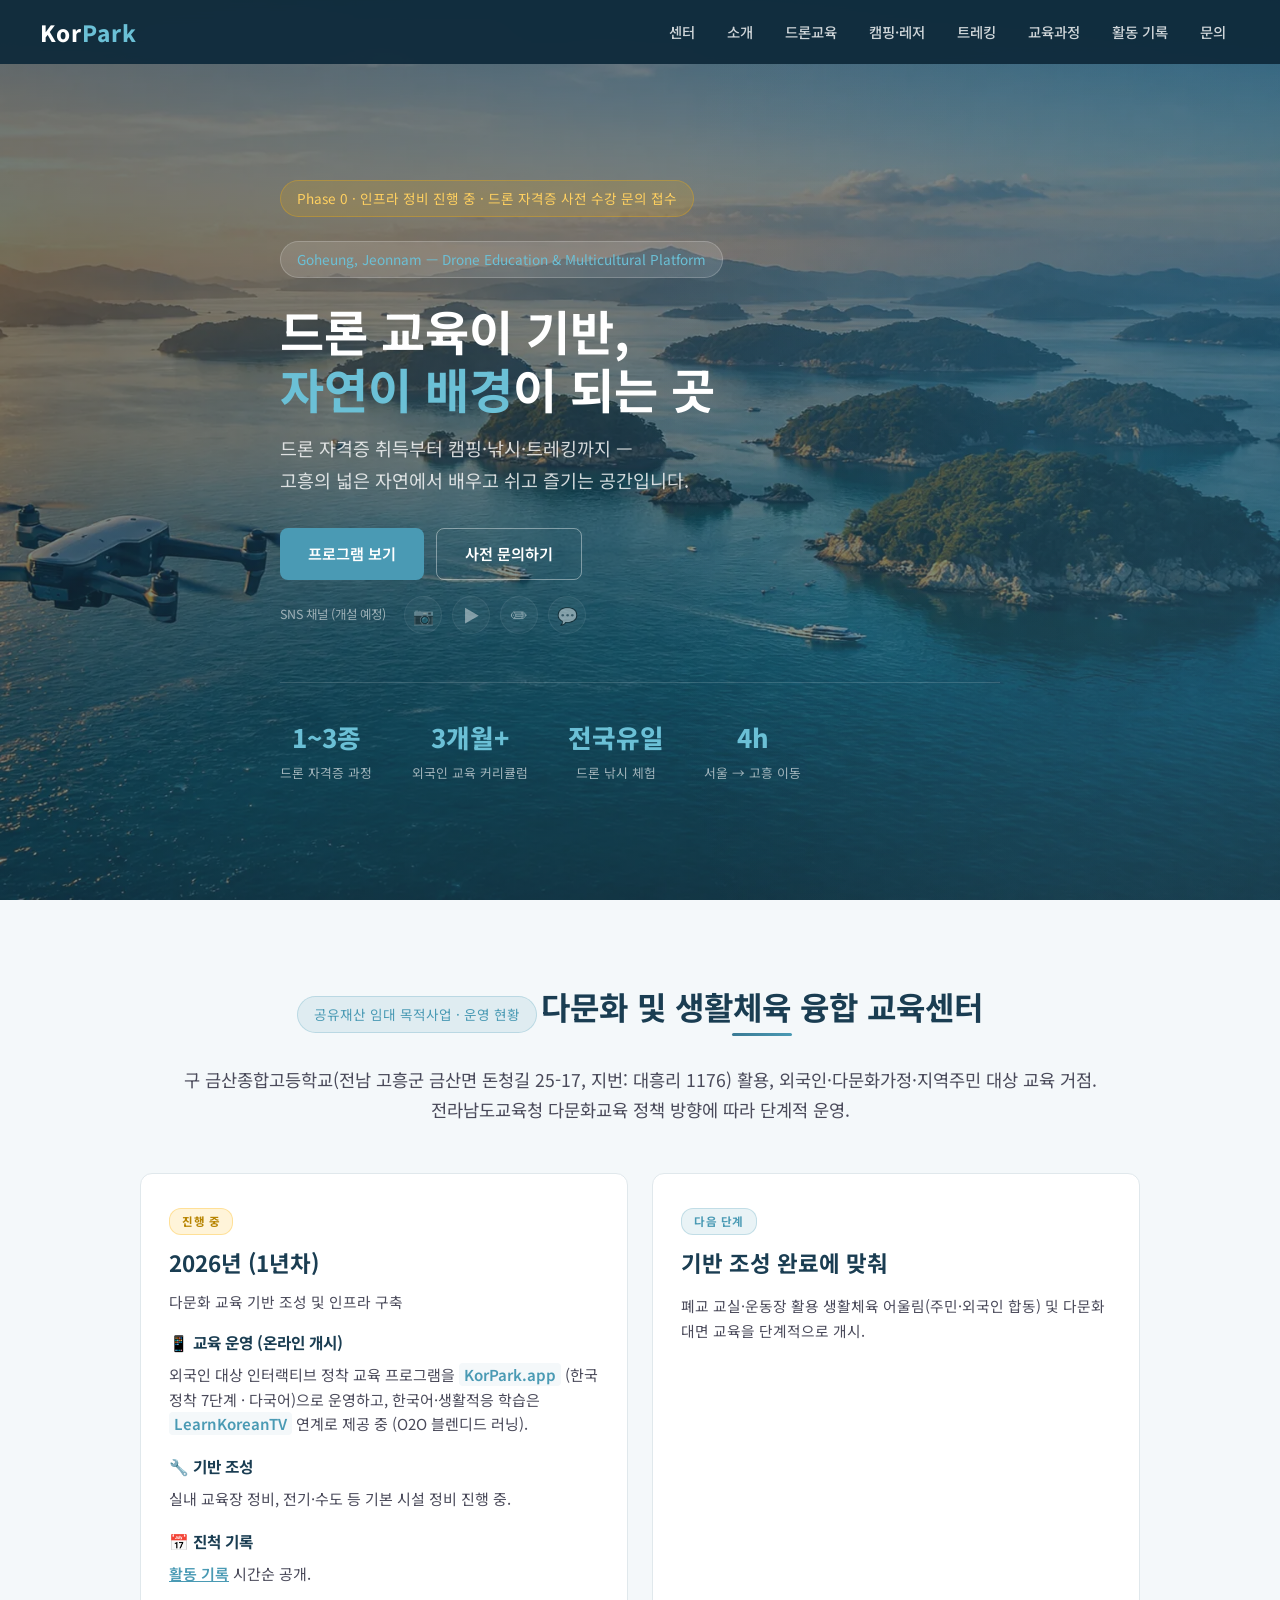
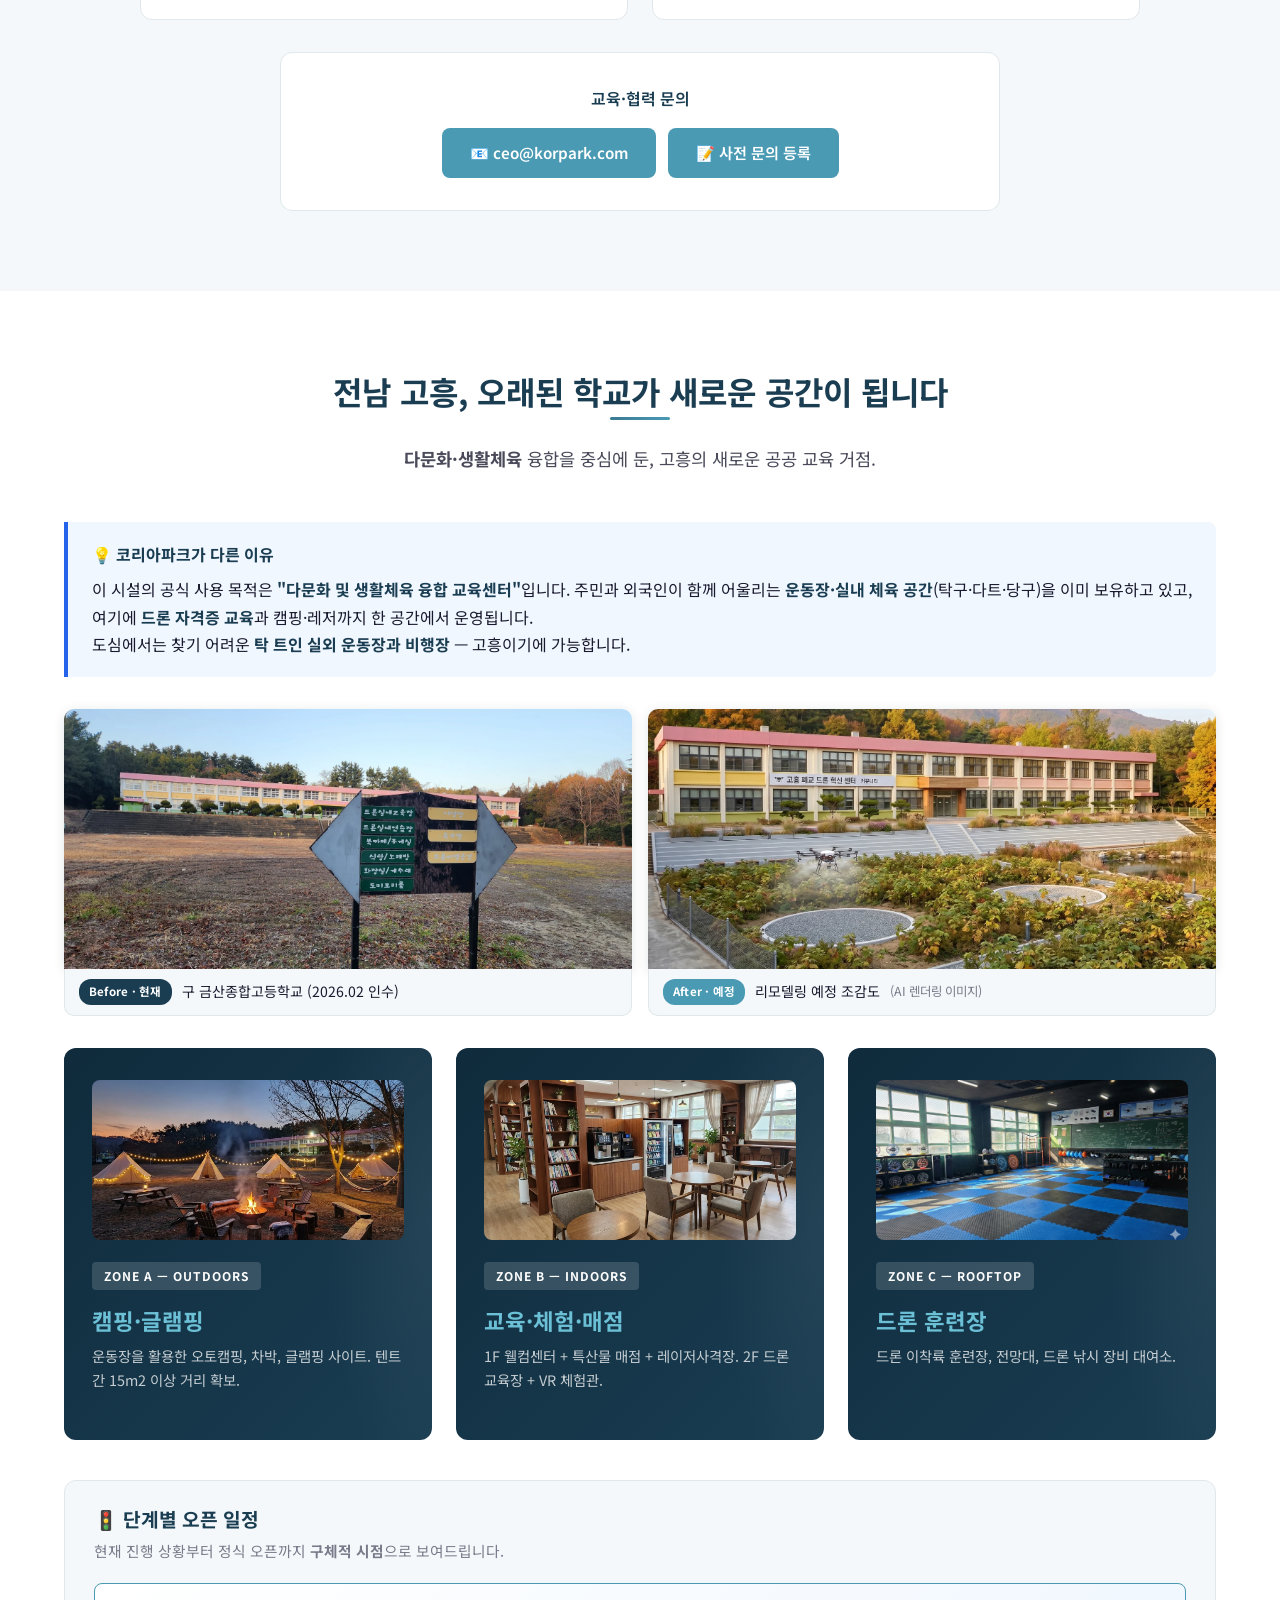
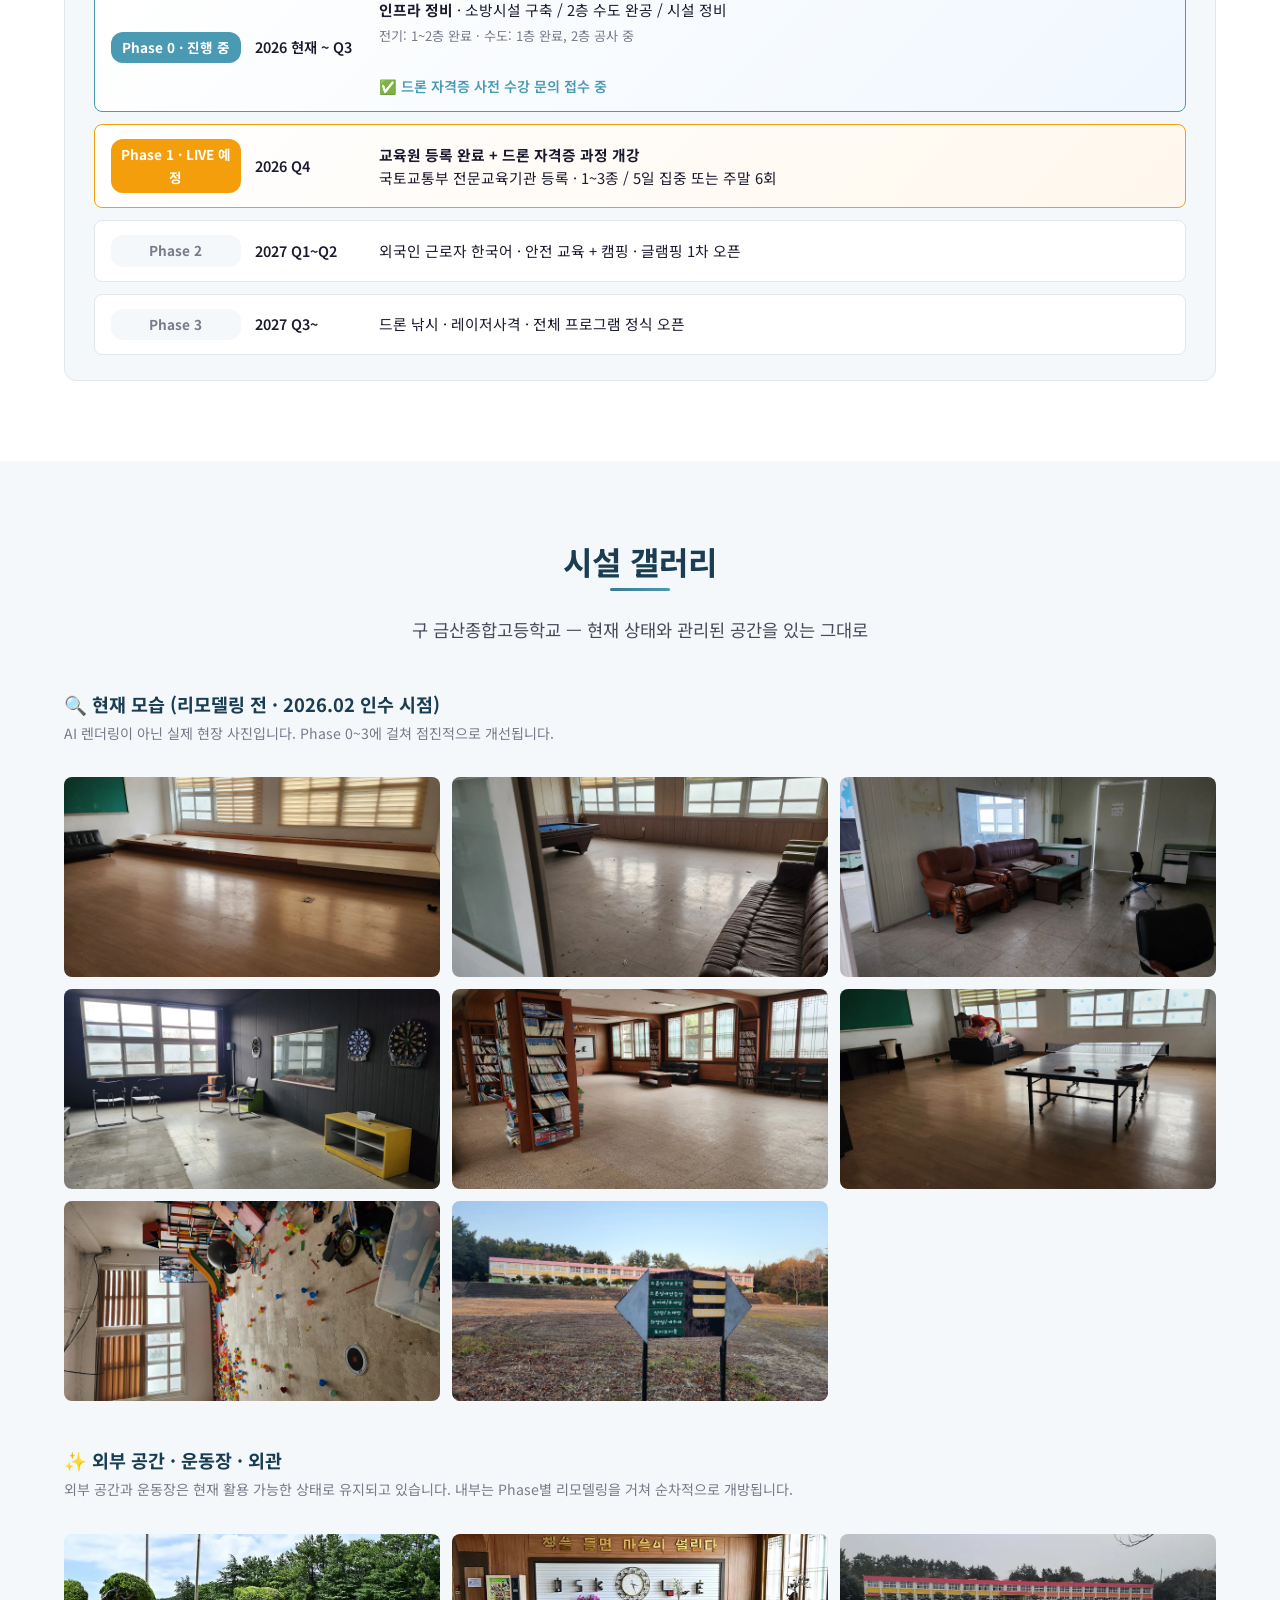
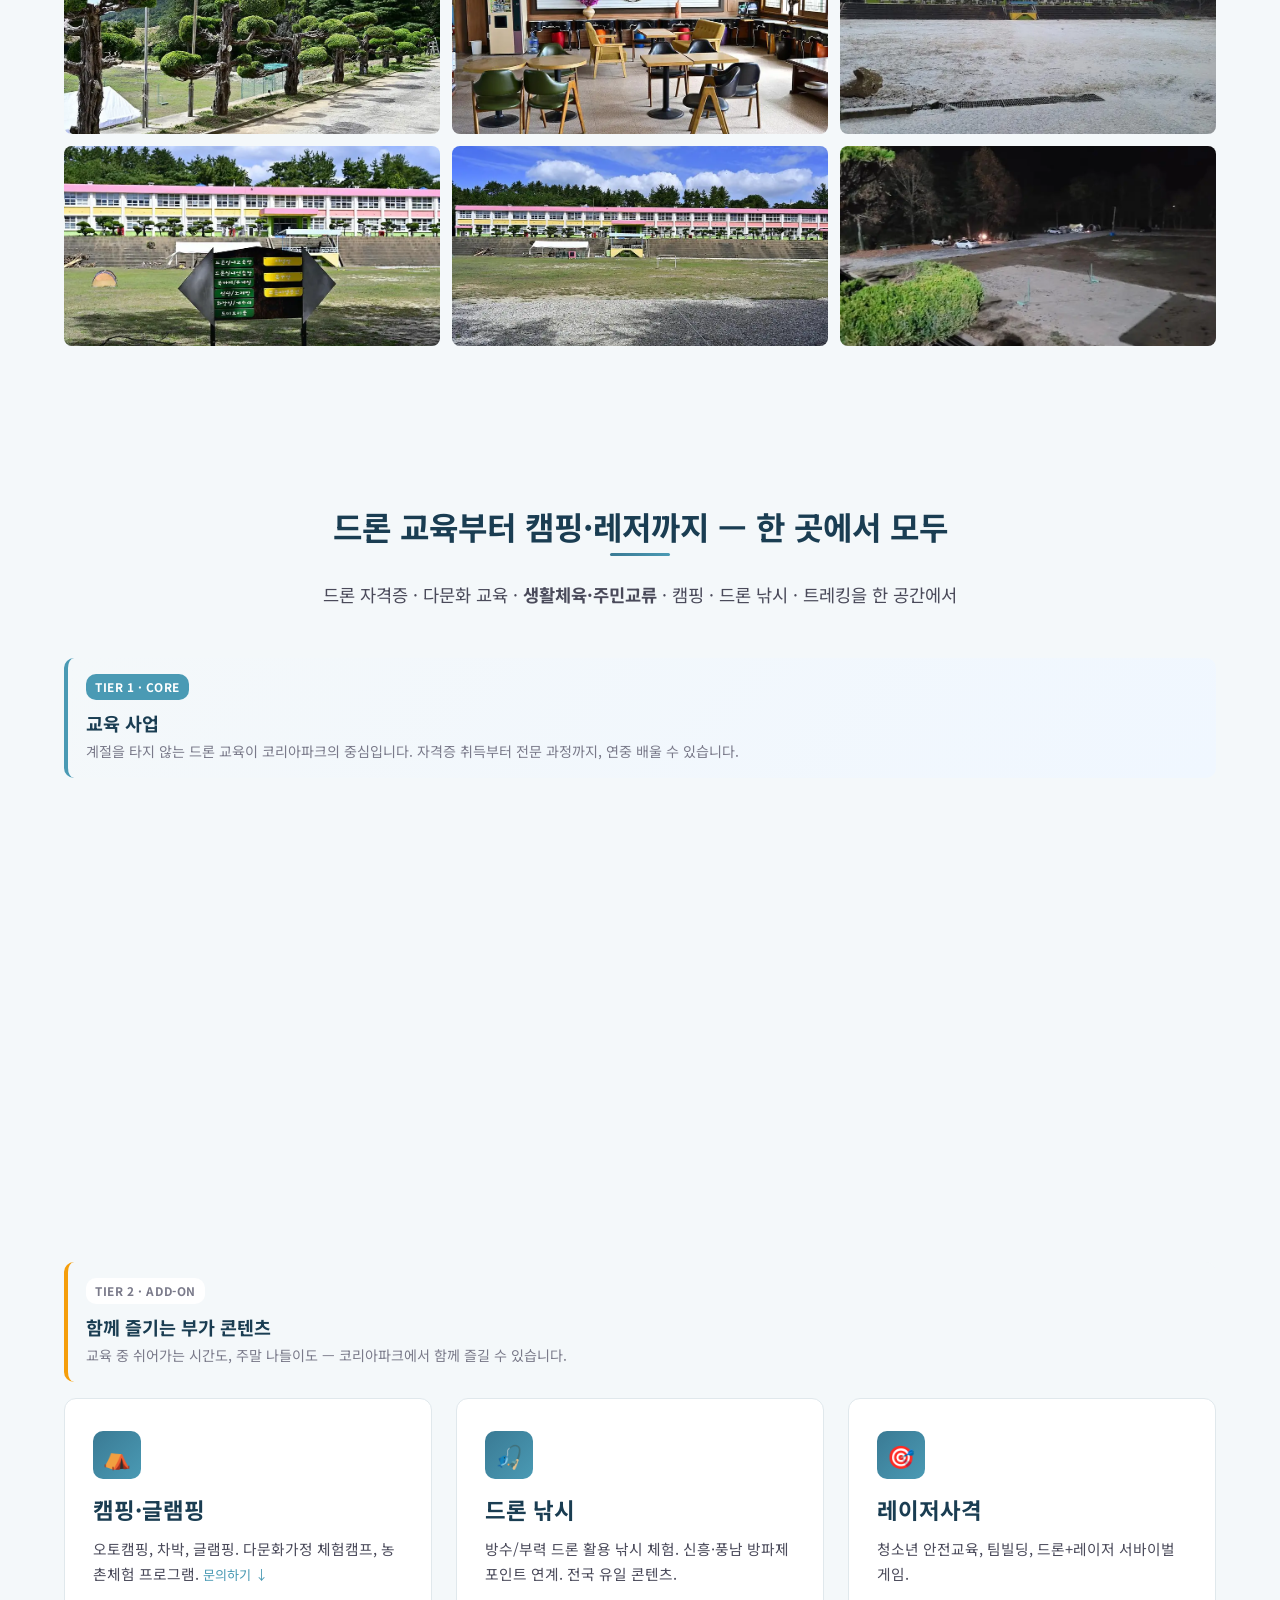
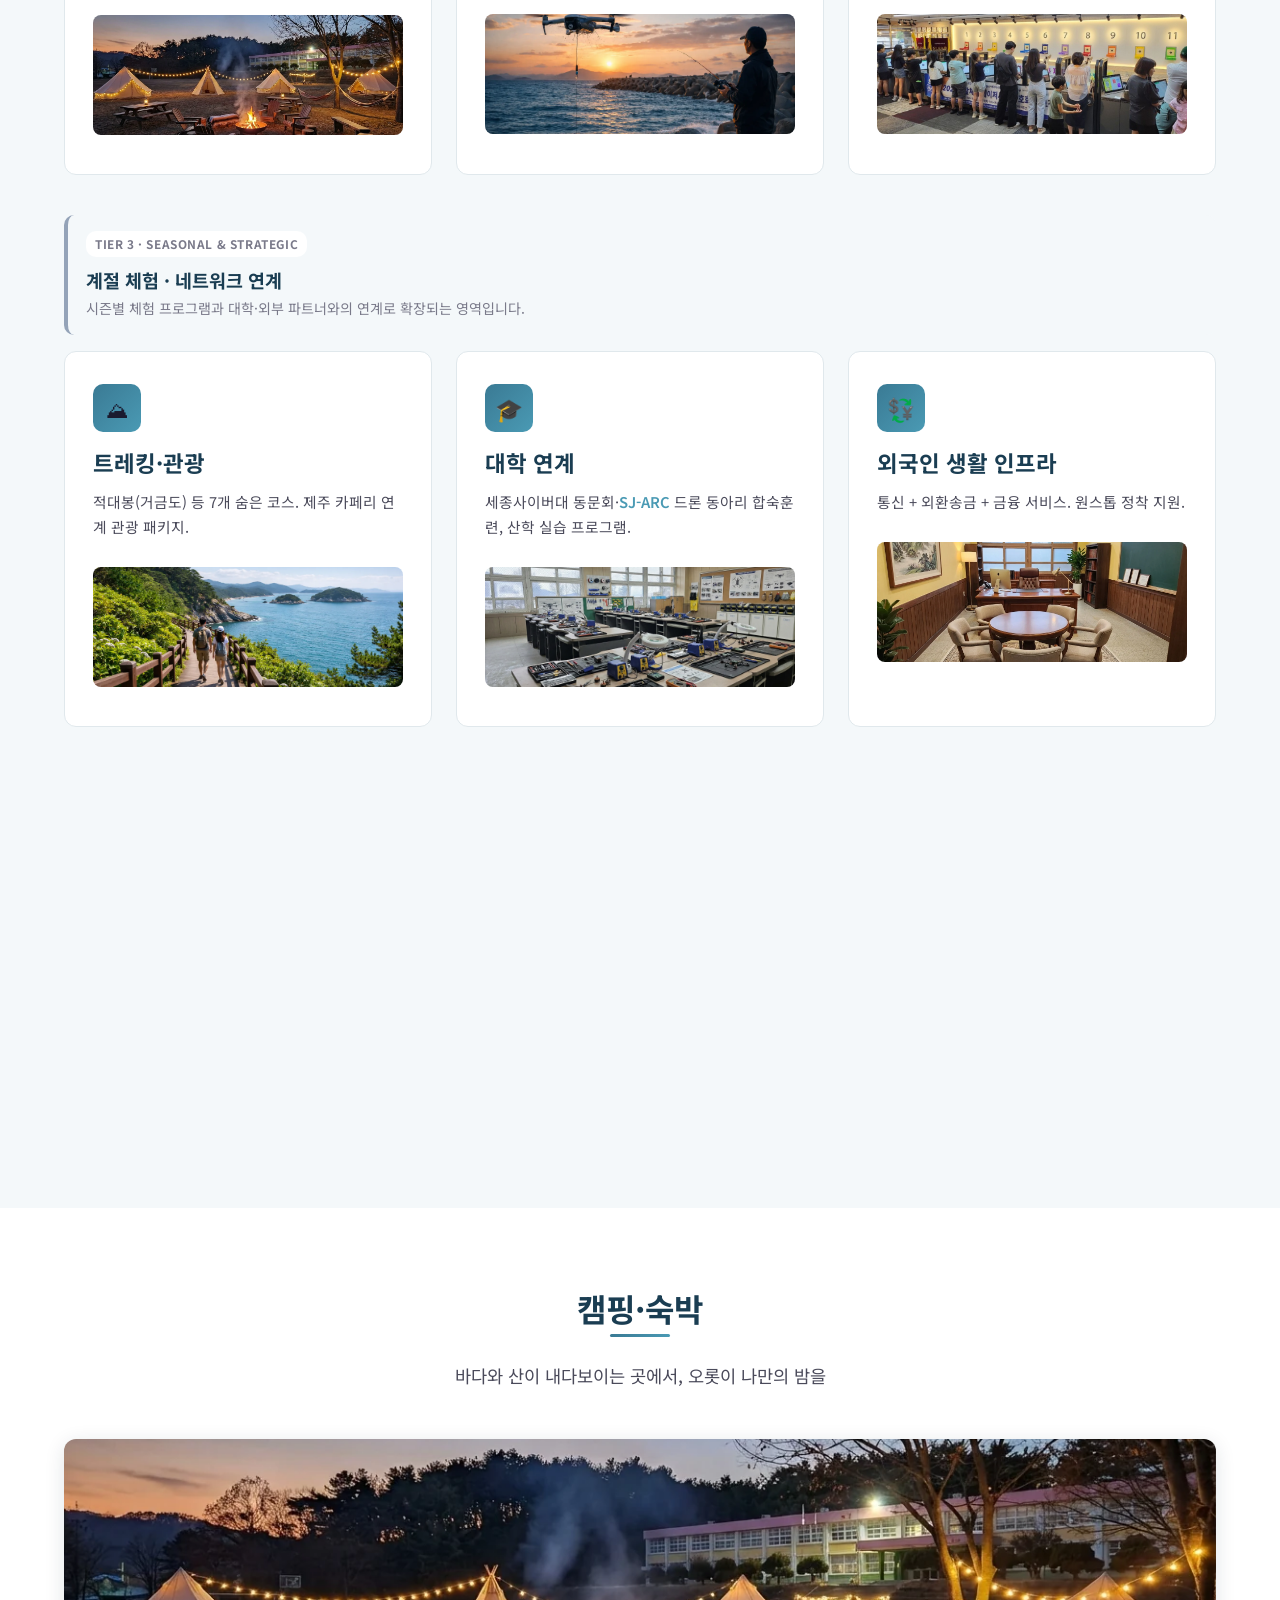
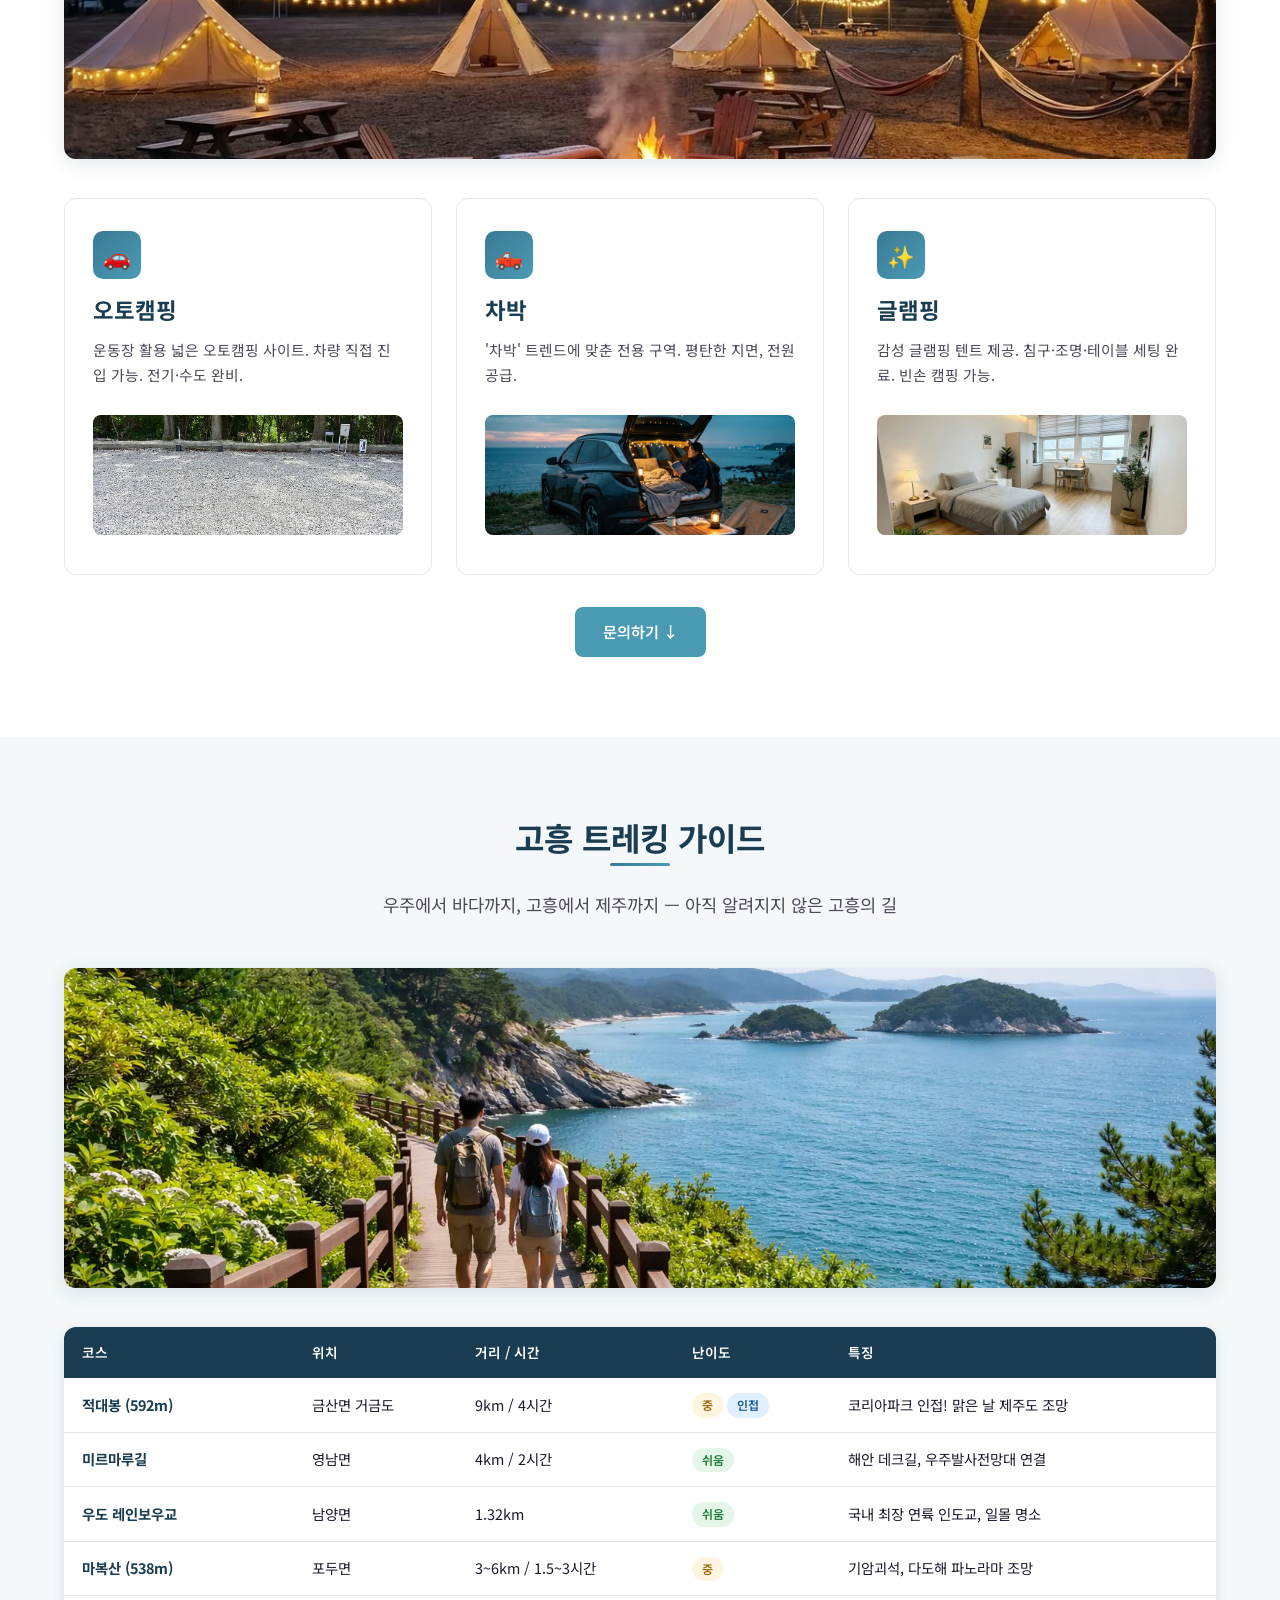
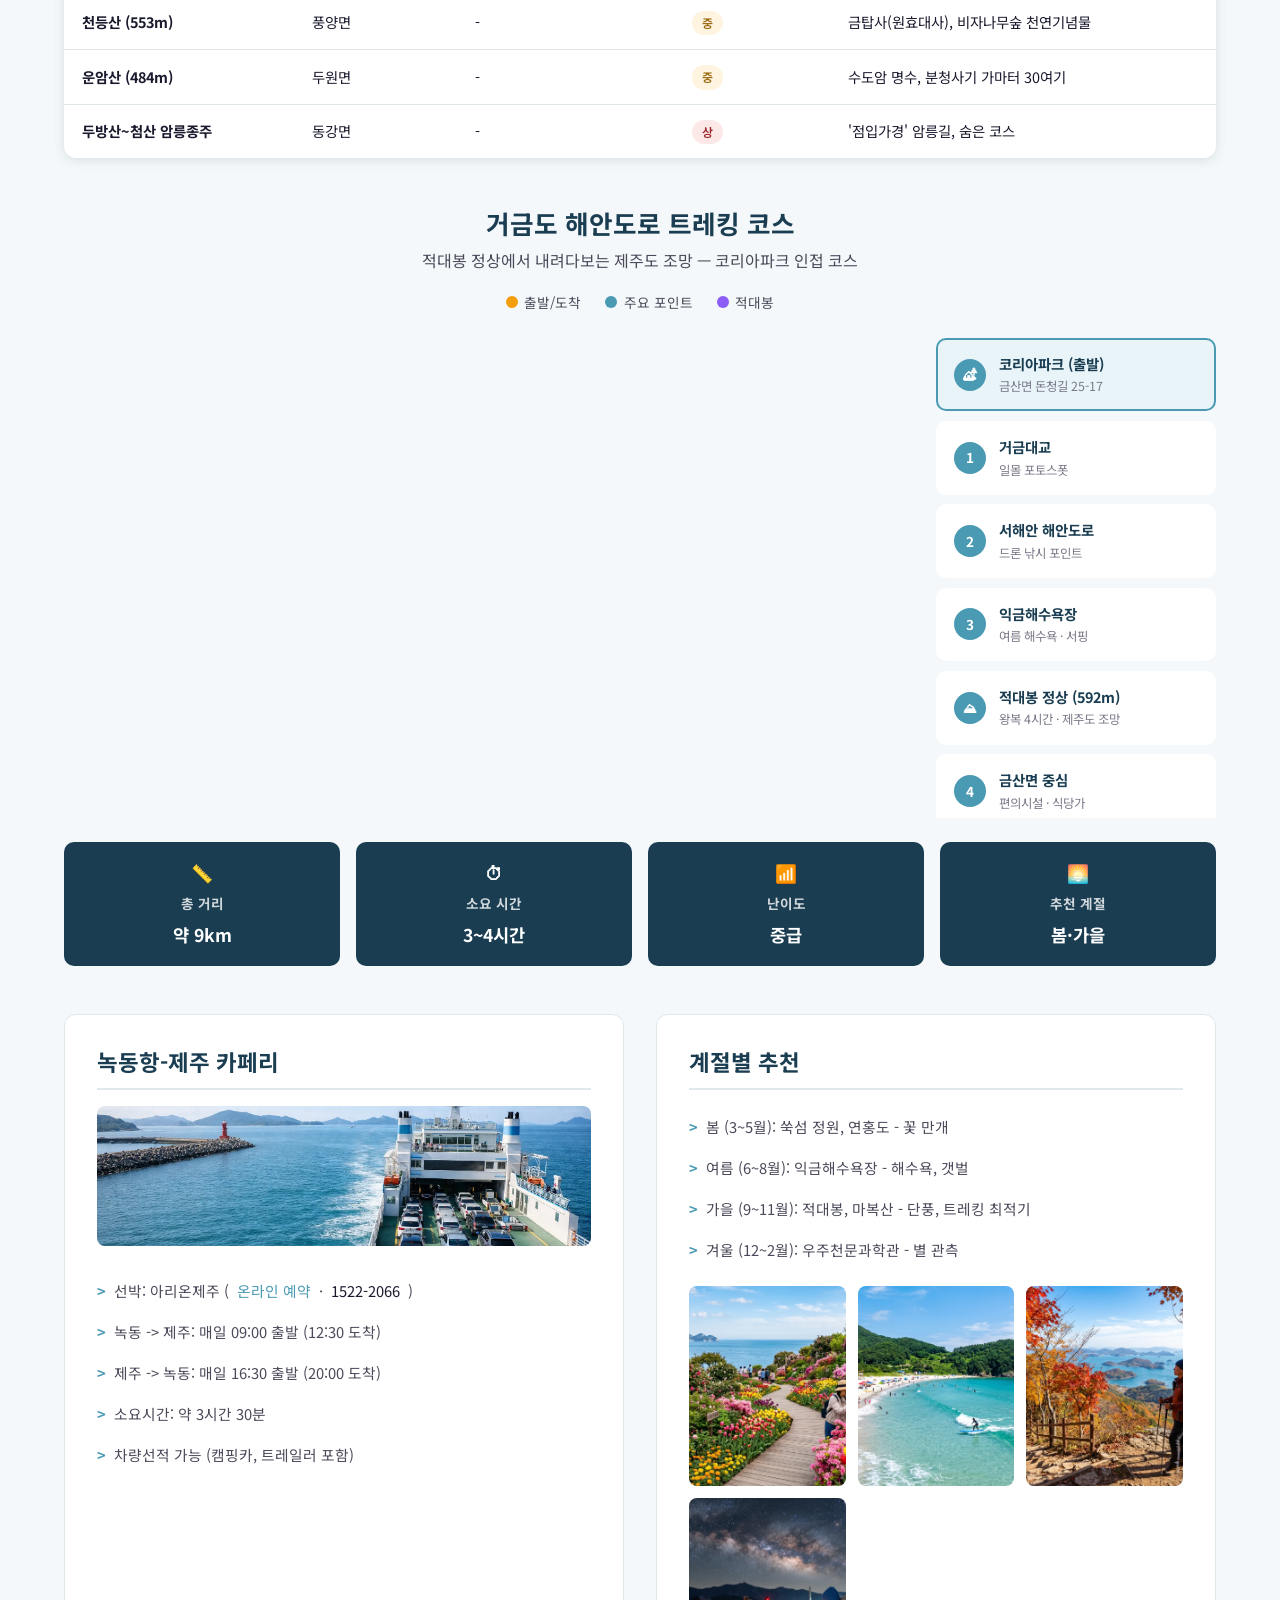
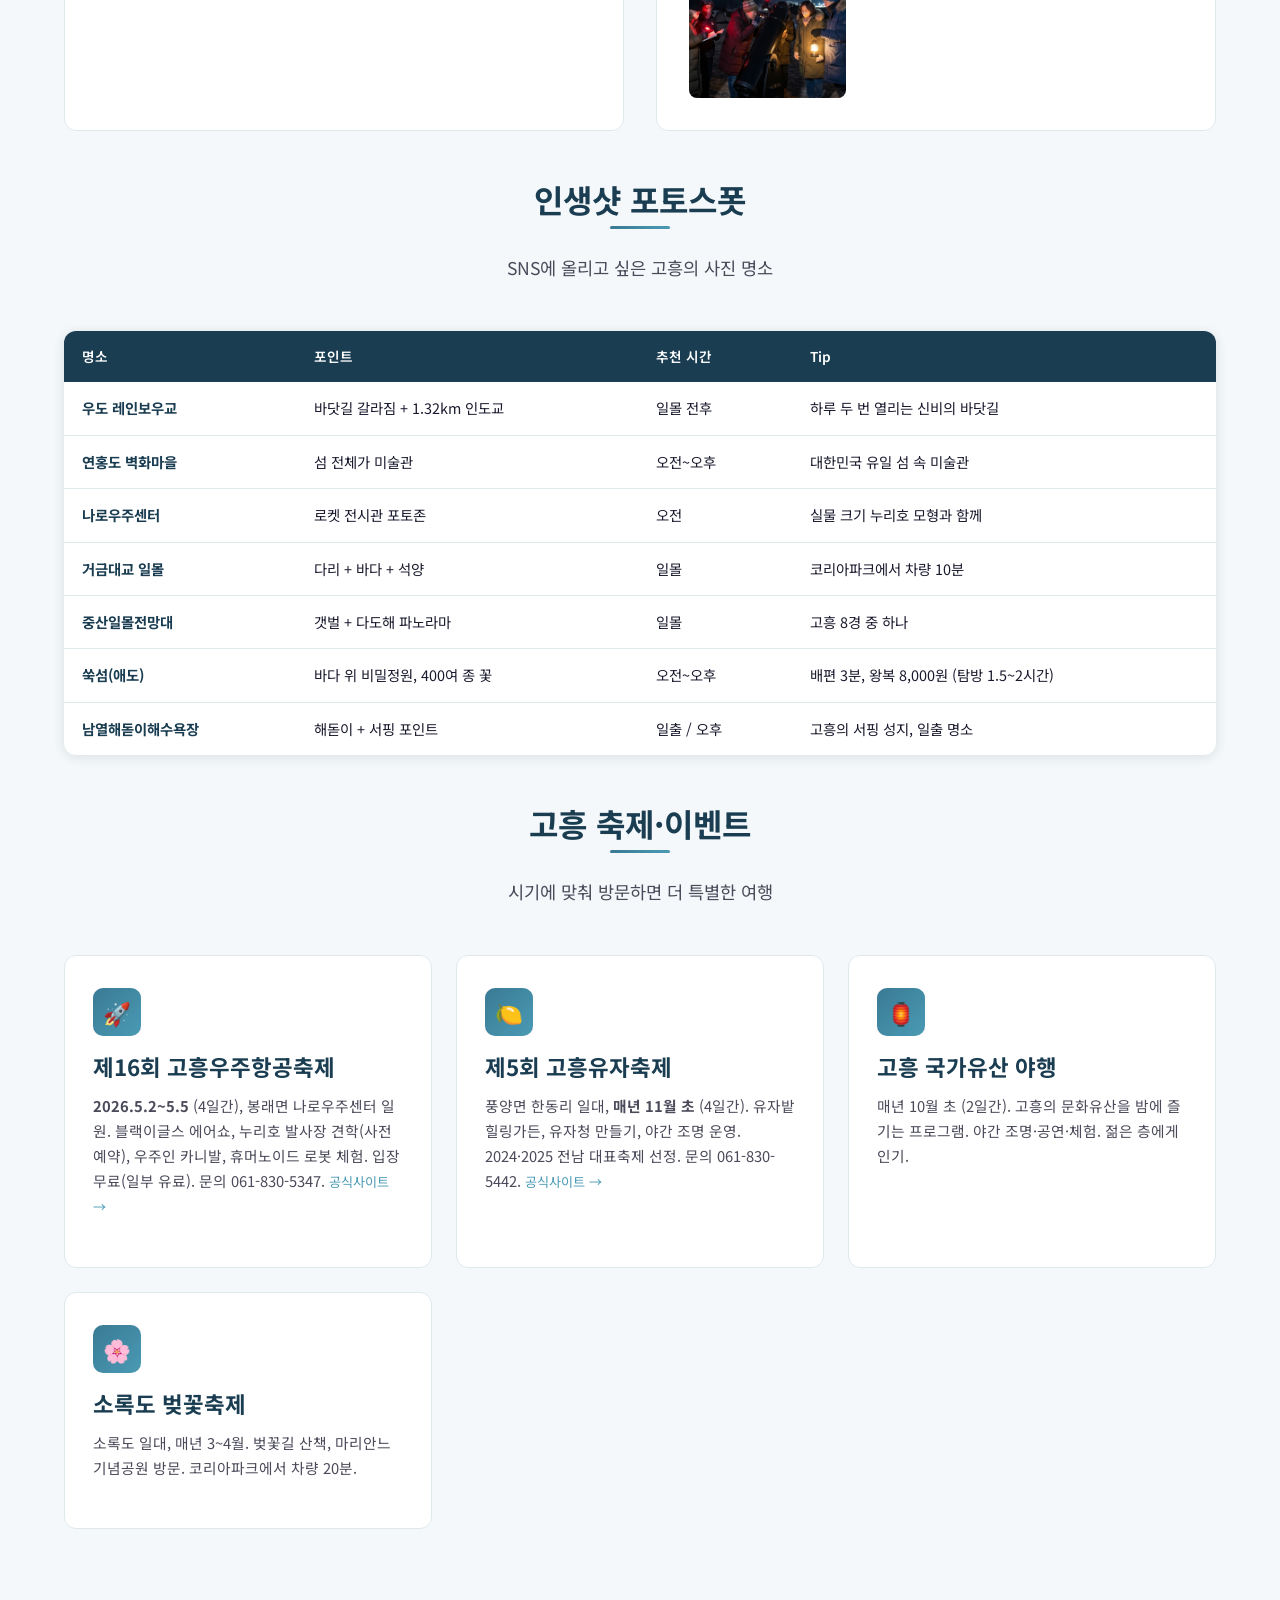
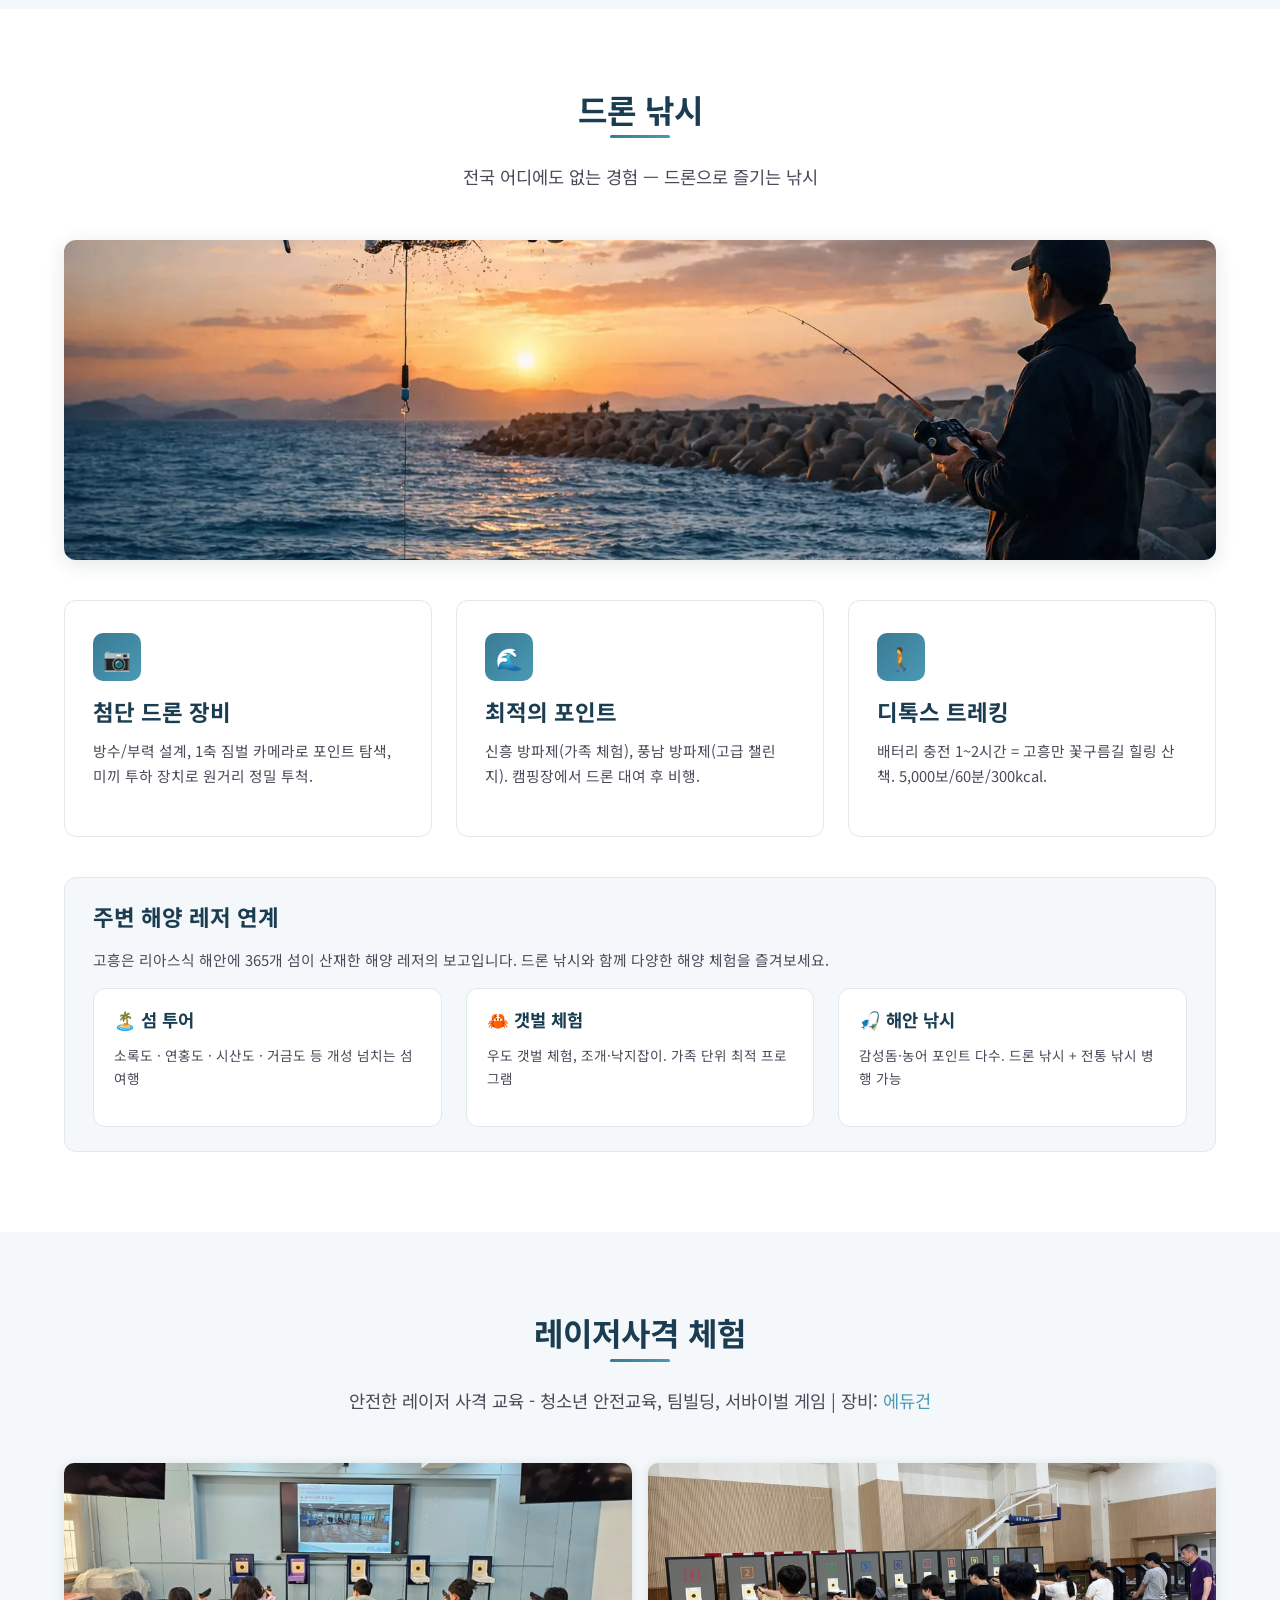
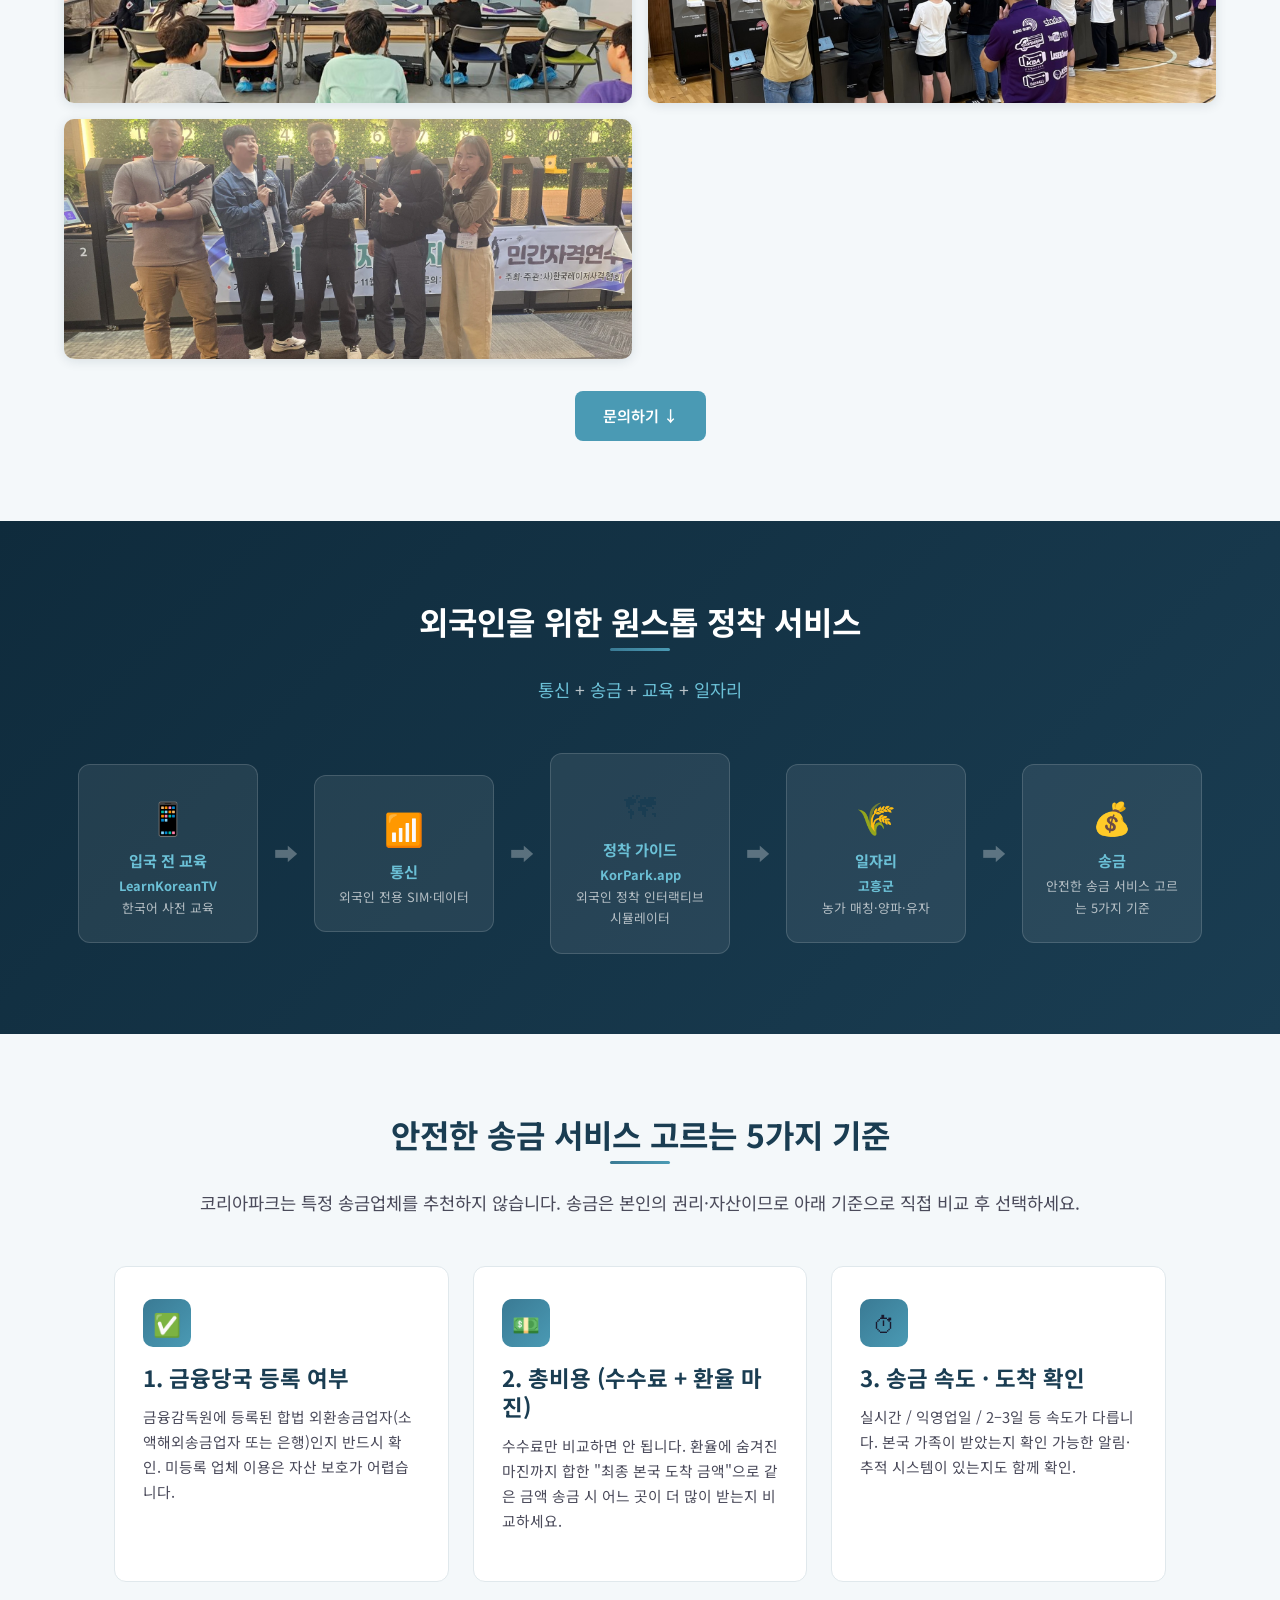
==== commit 1f6ba562: "fix: #center 시각 계층 정리 (line-height, margin, 링크 톤) 좌측 '진행 중' 카드 내부 정렬·간격 문제 해결.  - line-height 1.7 → " ====
--- a/index.html
+++ b/index.html
@@ -118,17 +118,17 @@
         <h3>2026년 (1년차)</h3>
         <p style="color:var(--text-mid); margin-bottom:1rem;">다문화 교육 기반 조성 및 인프라 구축</p>
         <ul style="list-style:none; padding:0; margin:0;">
-          <li style="display:block; margin-bottom:14px; line-height:1.7; word-break:keep-all;">
-            <strong style="display:block; color:var(--primary); margin-bottom:4px;">📱 교육 운영 (온라인 개시)</strong>
-            <span style="color:var(--text-mid);">외국인 대상 인터랙티브 정착 교육 프로그램을 <a href="https://korpark.app/ko" target="_blank" style="display:inline-block; padding:1px 6px; background:rgba(74,154,180,0.1); color:var(--accent); border-radius:4px; font-weight:600; text-decoration:none;">KorPark.app</a> (한국 정착 7단계 · 다국어)으로 운영하고, 한국어·생활적응 학습은 <a href="https://learnkoreantv.com" target="_blank" style="display:inline-block; padding:1px 6px; background:rgba(74,154,180,0.1); color:var(--accent); border-radius:4px; font-weight:600; text-decoration:none;">LearnKoreanTV</a> 연계로 제공 중 (O2O 블렌디드 러닝).</span>
+          <li style="margin-bottom:18px;">
+            <strong style="display:block; color:var(--primary); font-size:0.98rem; margin-bottom:6px;">📱 교육 운영 (온라인 개시)</strong>
+            <p style="margin:0; color:var(--text-mid); font-size:0.94rem; line-height:1.625; word-break:keep-all;">외국인 대상 인터랙티브 정착 교육 프로그램을 <a href="https://korpark.app/ko" target="_blank" style="padding:1px 5px; background:var(--bg-light); color:var(--accent); border-radius:4px; font-weight:600; text-decoration:none; white-space:nowrap;">KorPark.app</a> (한국 정착 7단계 · 다국어)으로 운영하고, 한국어·생활적응 학습은 <a href="https://learnkoreantv.com" target="_blank" style="padding:1px 5px; background:var(--bg-light); color:var(--accent); border-radius:4px; font-weight:600; text-decoration:none; white-space:nowrap;">LearnKoreanTV</a> 연계로 제공 중 (O2O 블렌디드 러닝).</p>
           </li>
-          <li style="display:block; margin-bottom:14px; line-height:1.7; word-break:keep-all;">
-            <strong style="display:block; color:var(--primary); margin-bottom:4px;">🔧 기반 조성</strong>
-            <span style="color:var(--text-mid);">실내 교육장 정비, 전기·수도 등 기본 시설 정비 진행 중.</span>
+          <li style="margin-bottom:18px;">
+            <strong style="display:block; color:var(--primary); font-size:0.98rem; margin-bottom:6px;">🔧 기반 조성</strong>
+            <p style="margin:0; color:var(--text-mid); font-size:0.94rem; line-height:1.625; word-break:keep-all;">실내 교육장 정비, 전기·수도 등 기본 시설 정비 진행 중.</p>
           </li>
-          <li style="display:block; line-height:1.7; word-break:keep-all;">
-            <strong style="display:block; color:var(--primary); margin-bottom:4px;">📅 진척 기록</strong>
-            <span style="color:var(--text-mid);"><a href="/activities.html" style="color:var(--accent); font-weight:600; text-decoration:underline;">활동 기록</a> 시간순 공개.</span>
+          <li>
+            <strong style="display:block; color:var(--primary); font-size:0.98rem; margin-bottom:6px;">📅 진척 기록</strong>
+            <p style="margin:0; color:var(--text-mid); font-size:0.94rem; line-height:1.625; word-break:keep-all;"><a href="/activities.html" style="color:var(--accent); font-weight:600; text-decoration:underline;">활동 기록</a> 시간순 공개.</p>
           </li>
         </ul>
       </div>
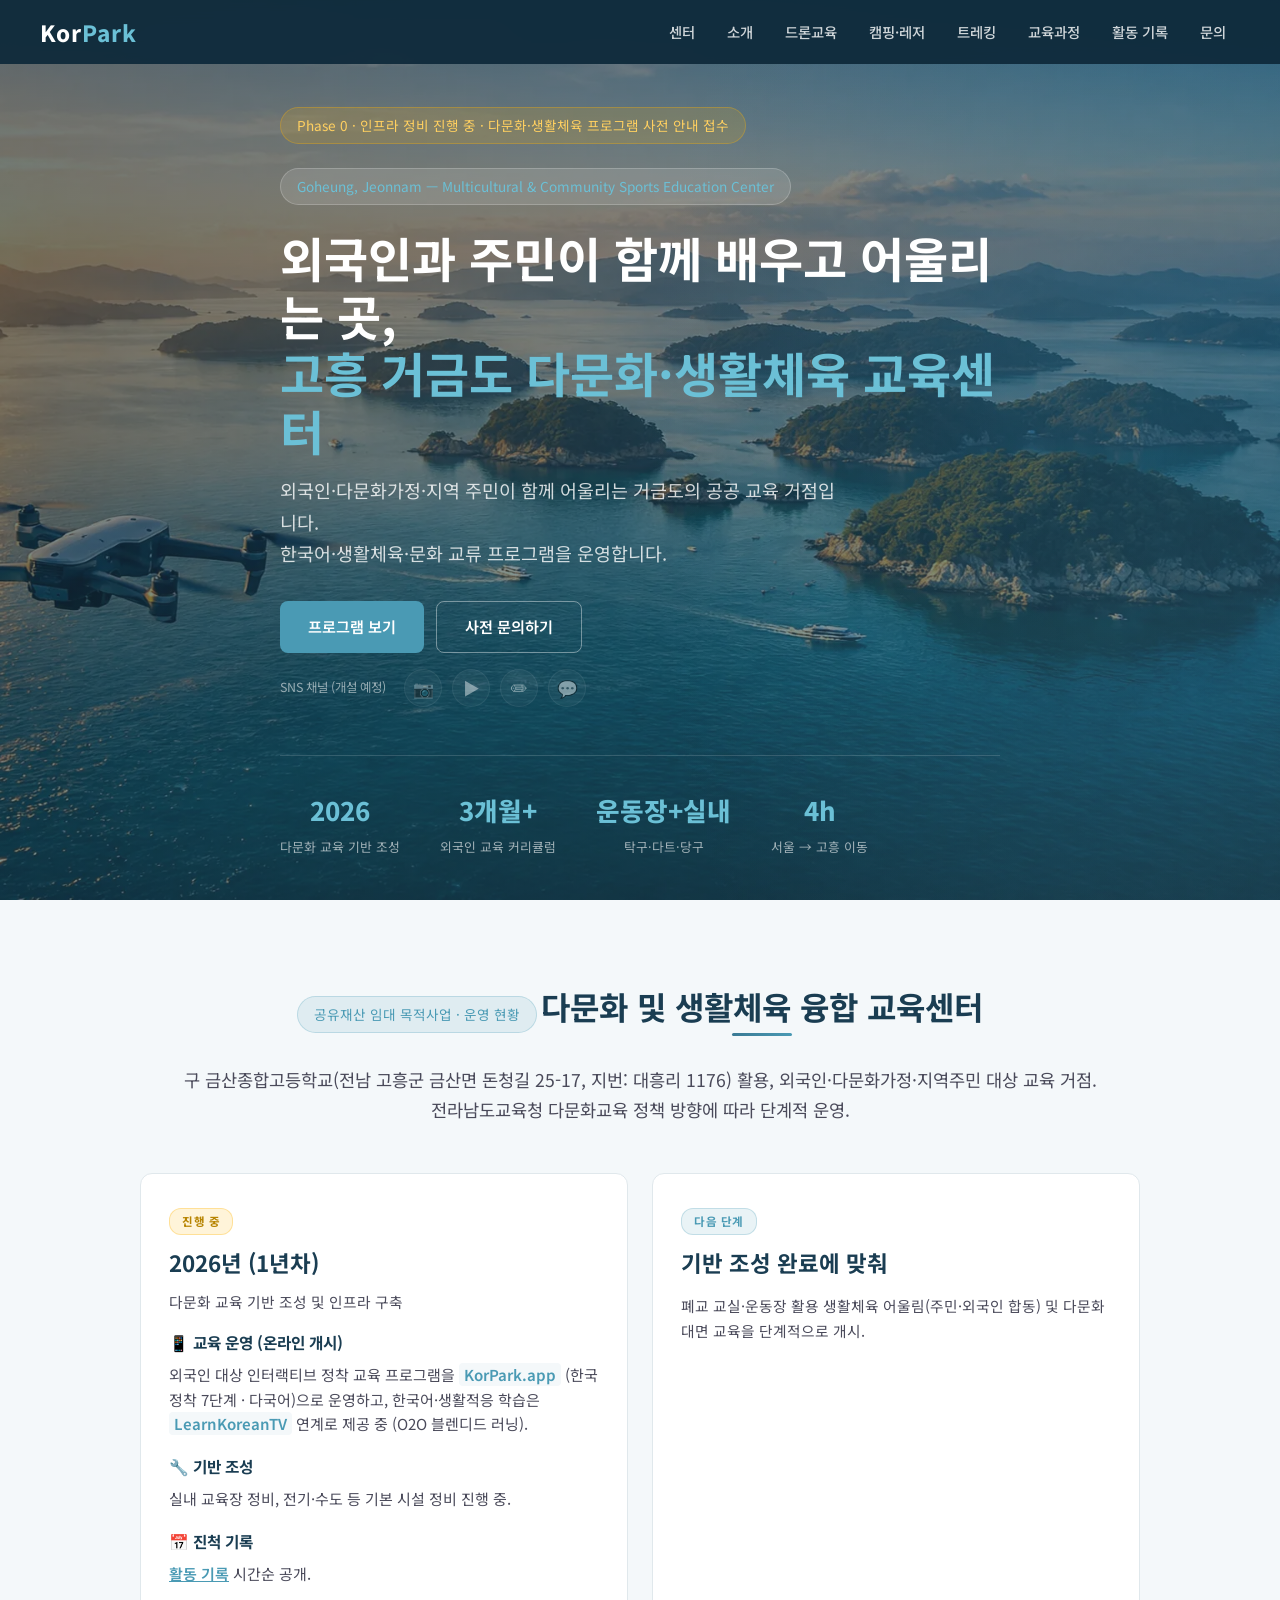
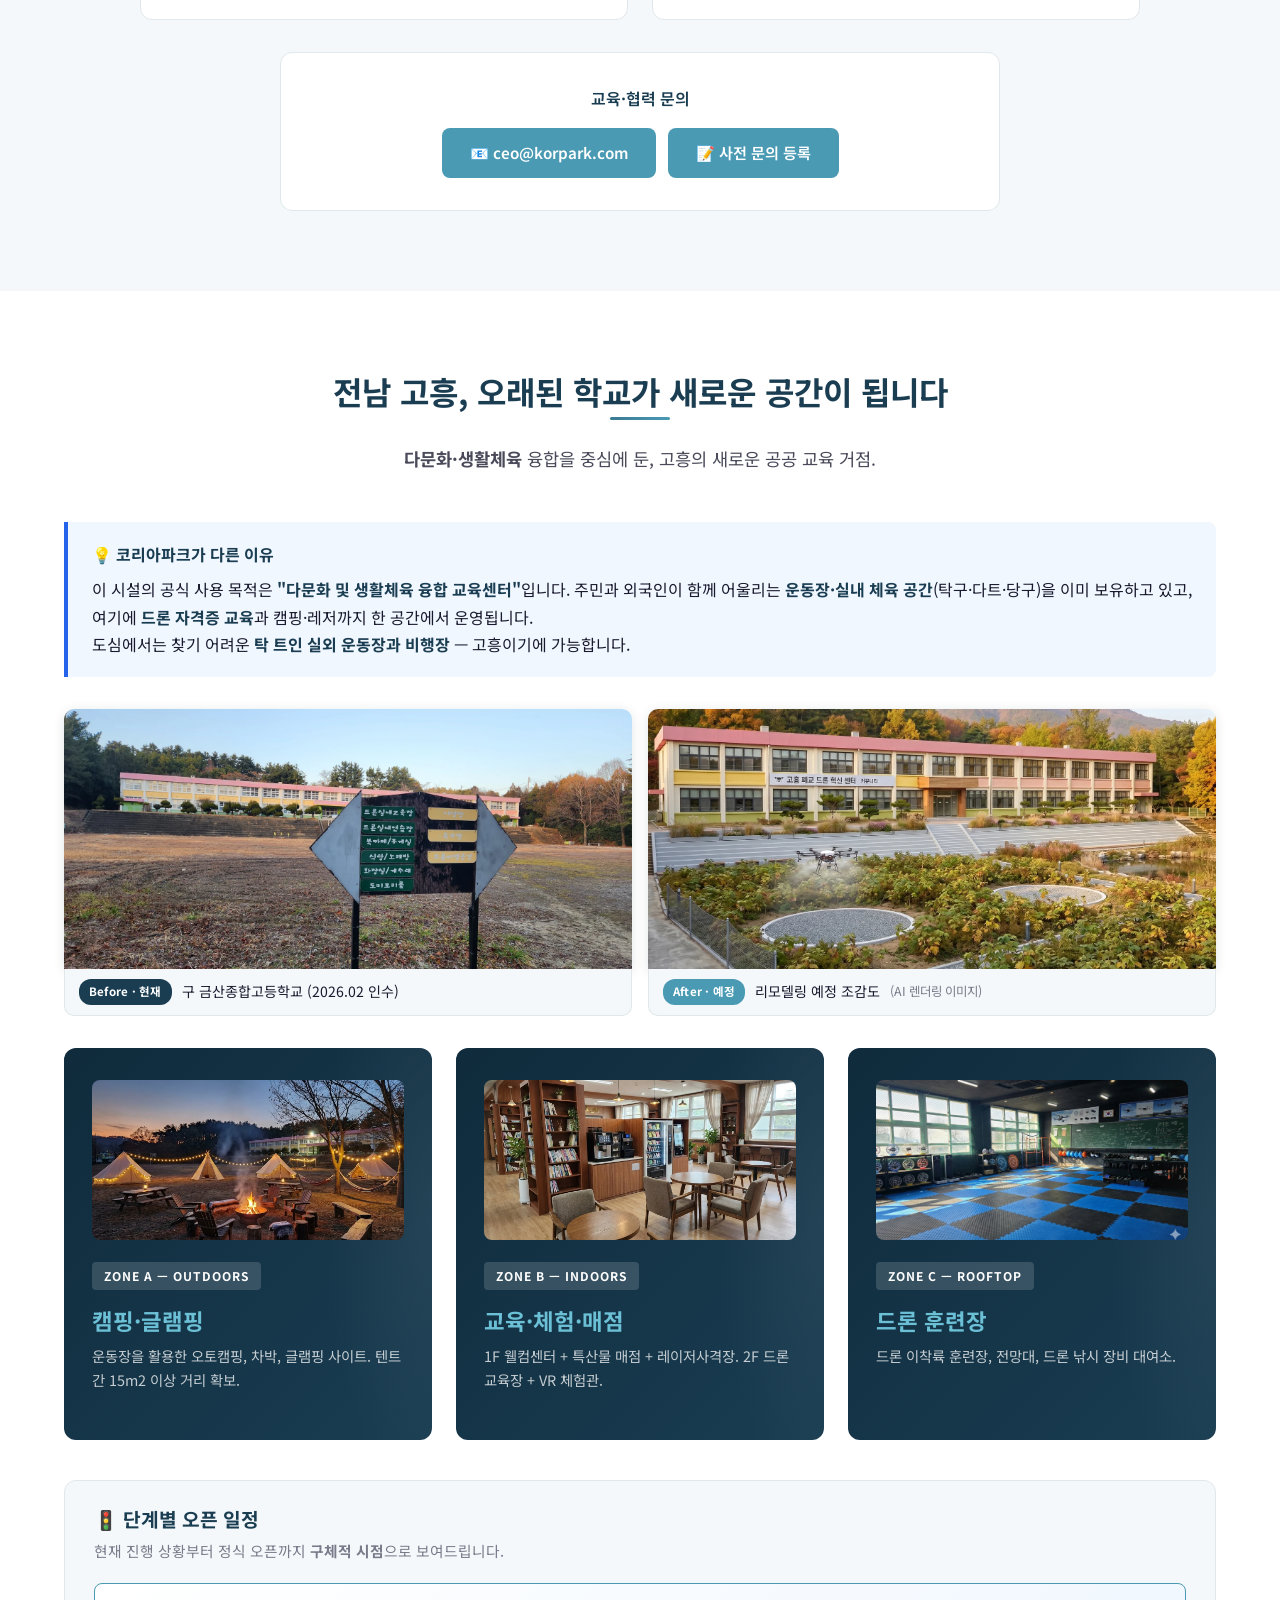
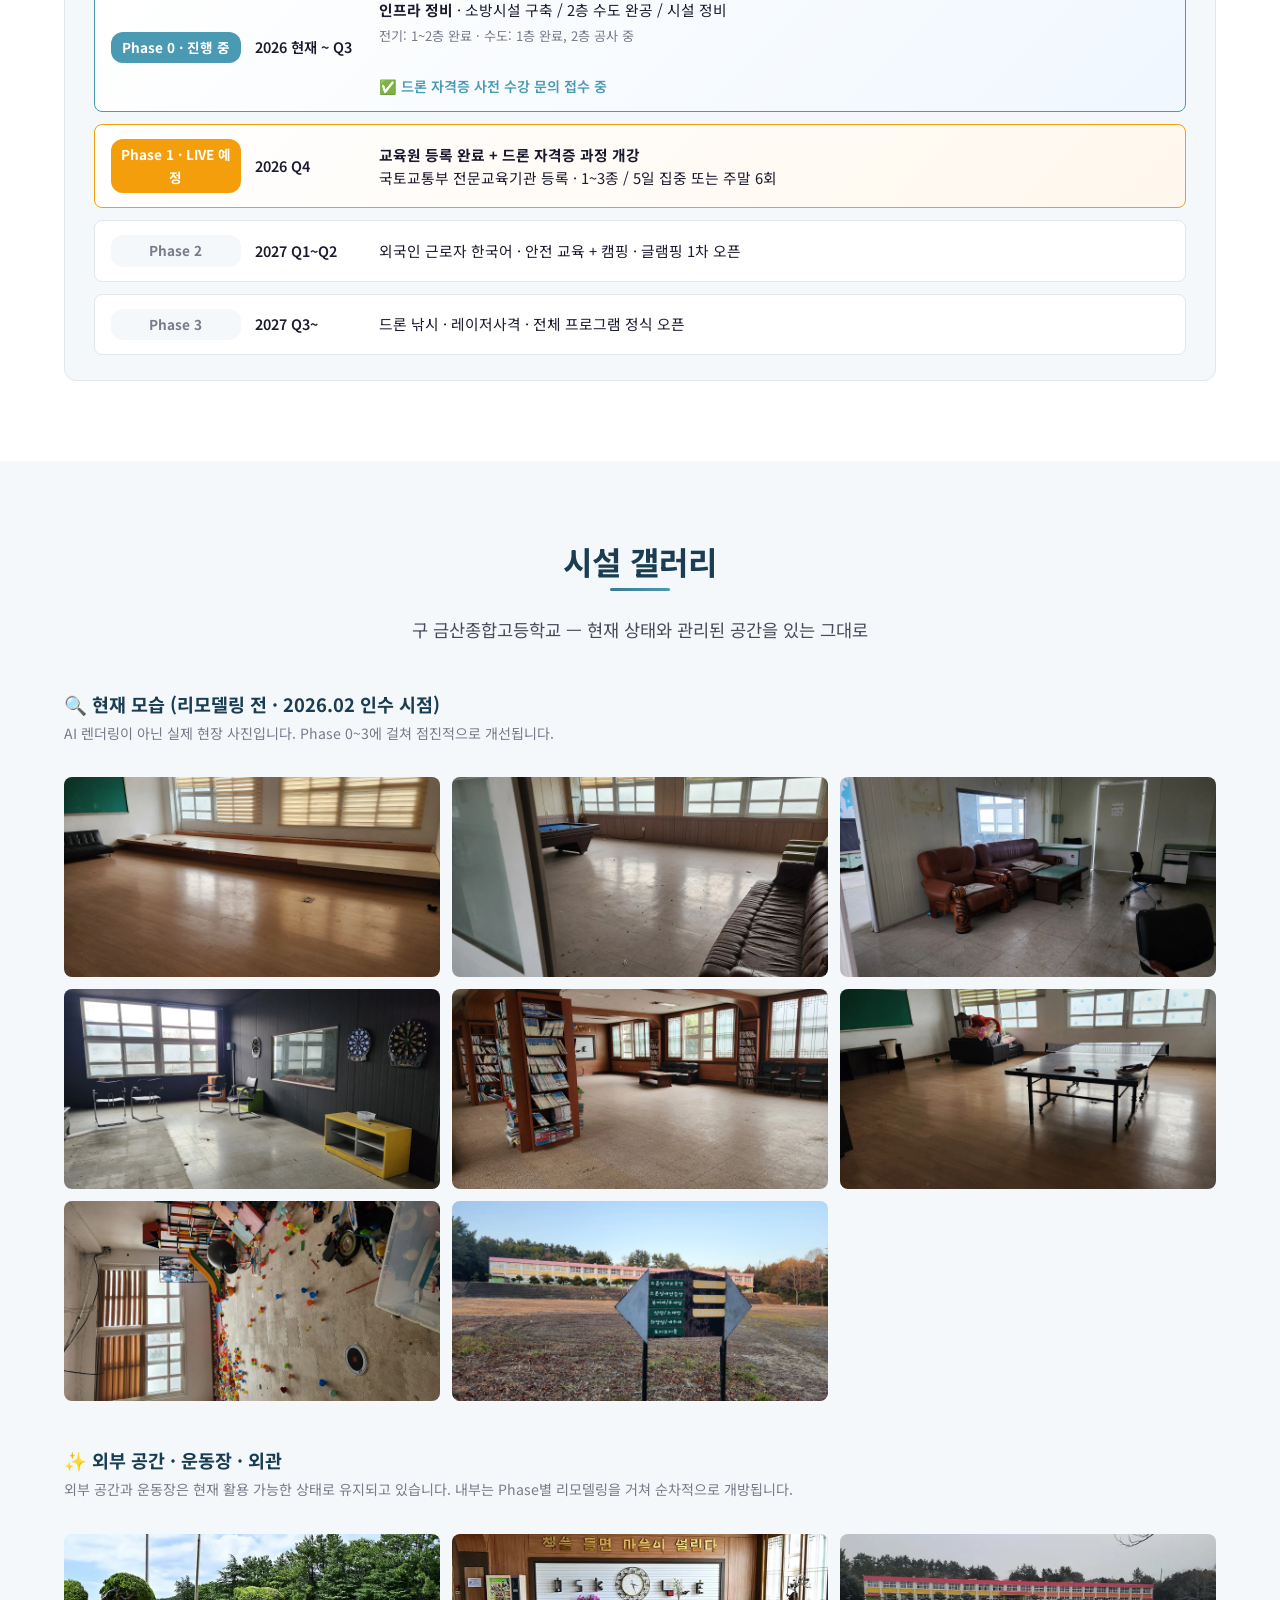
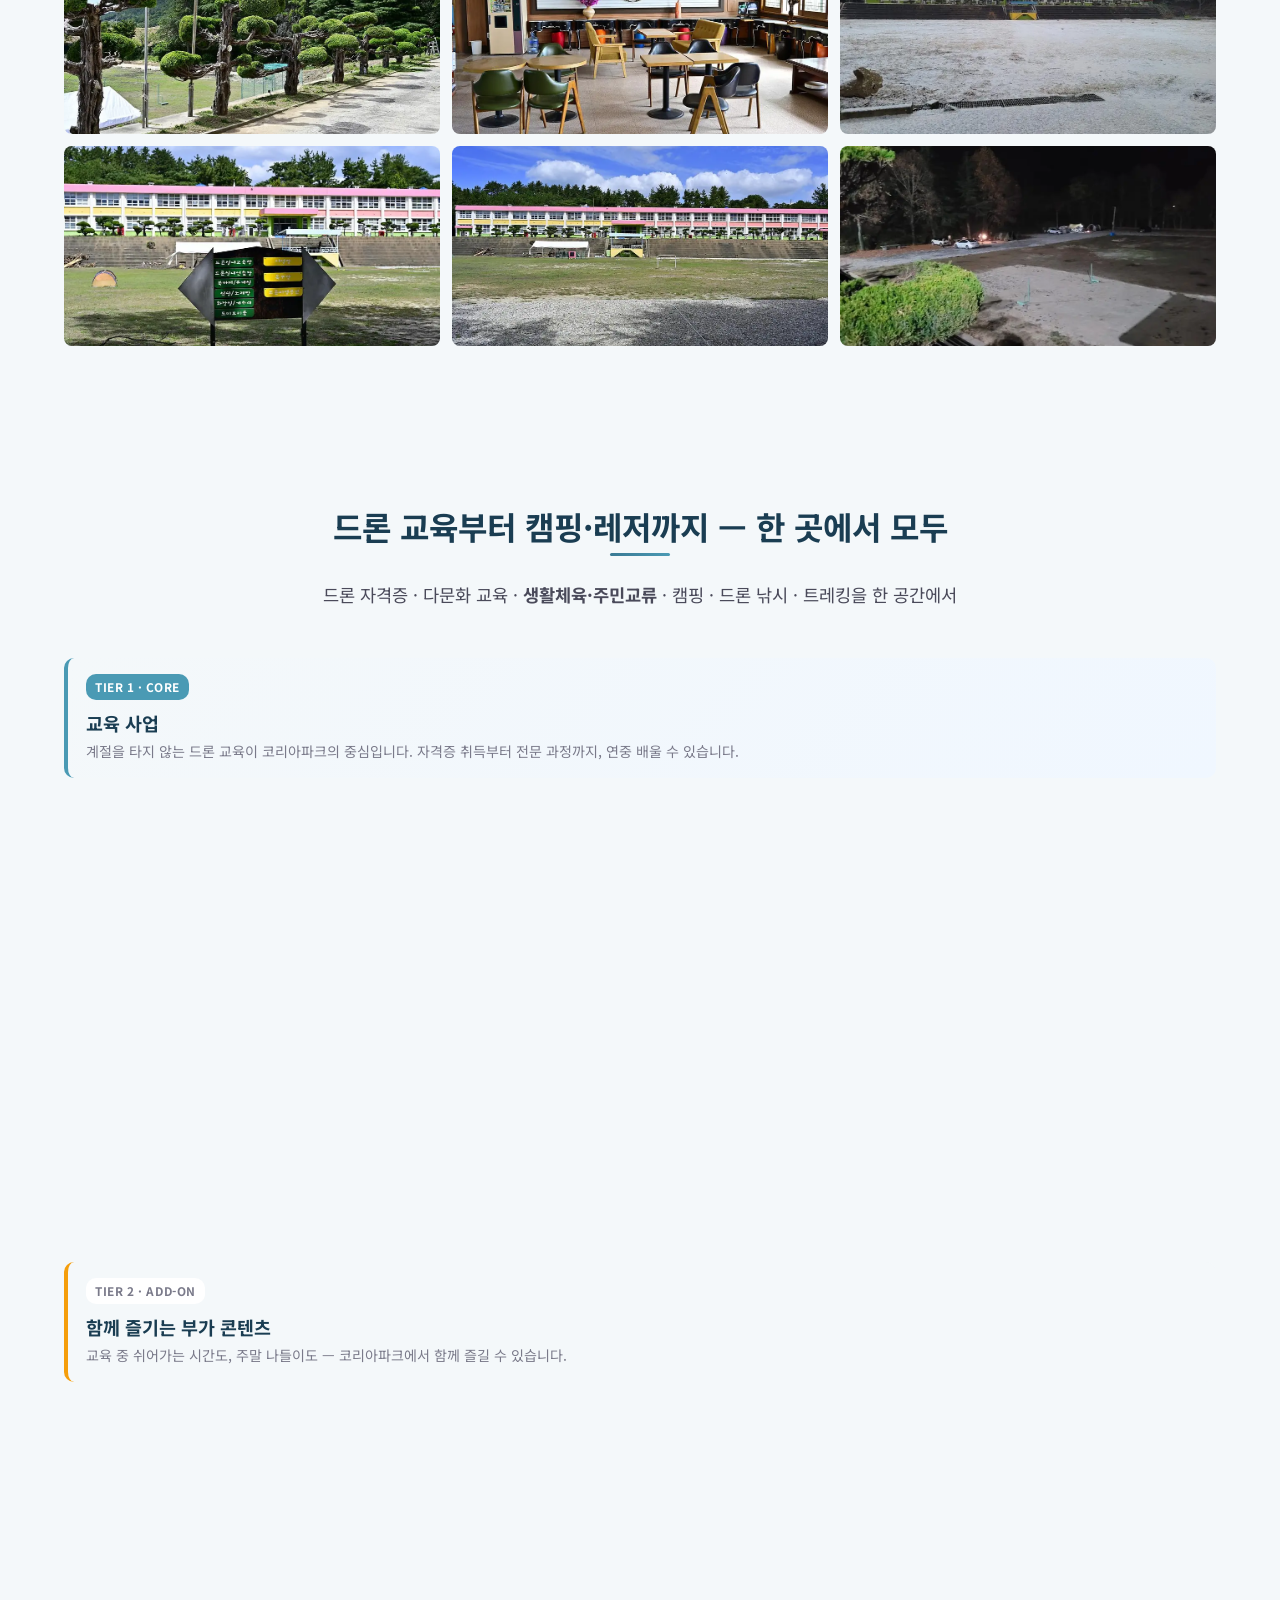
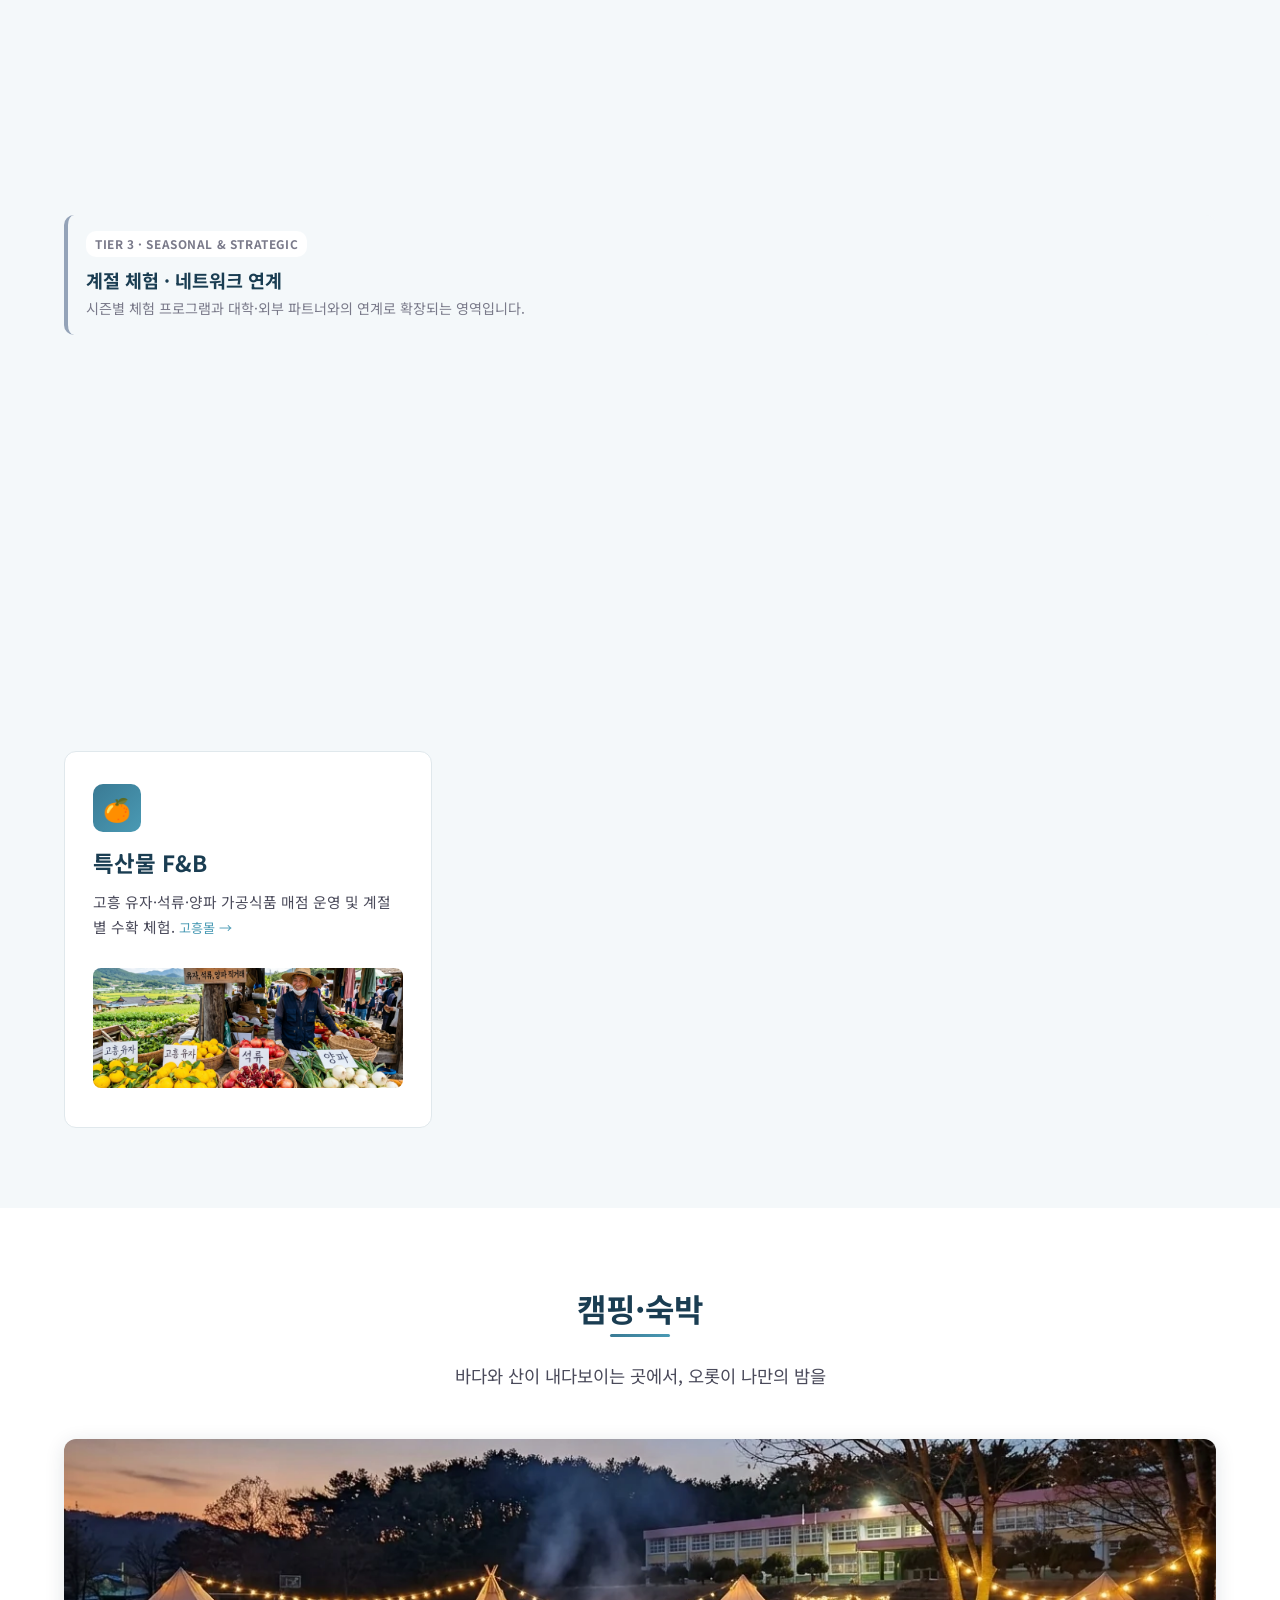
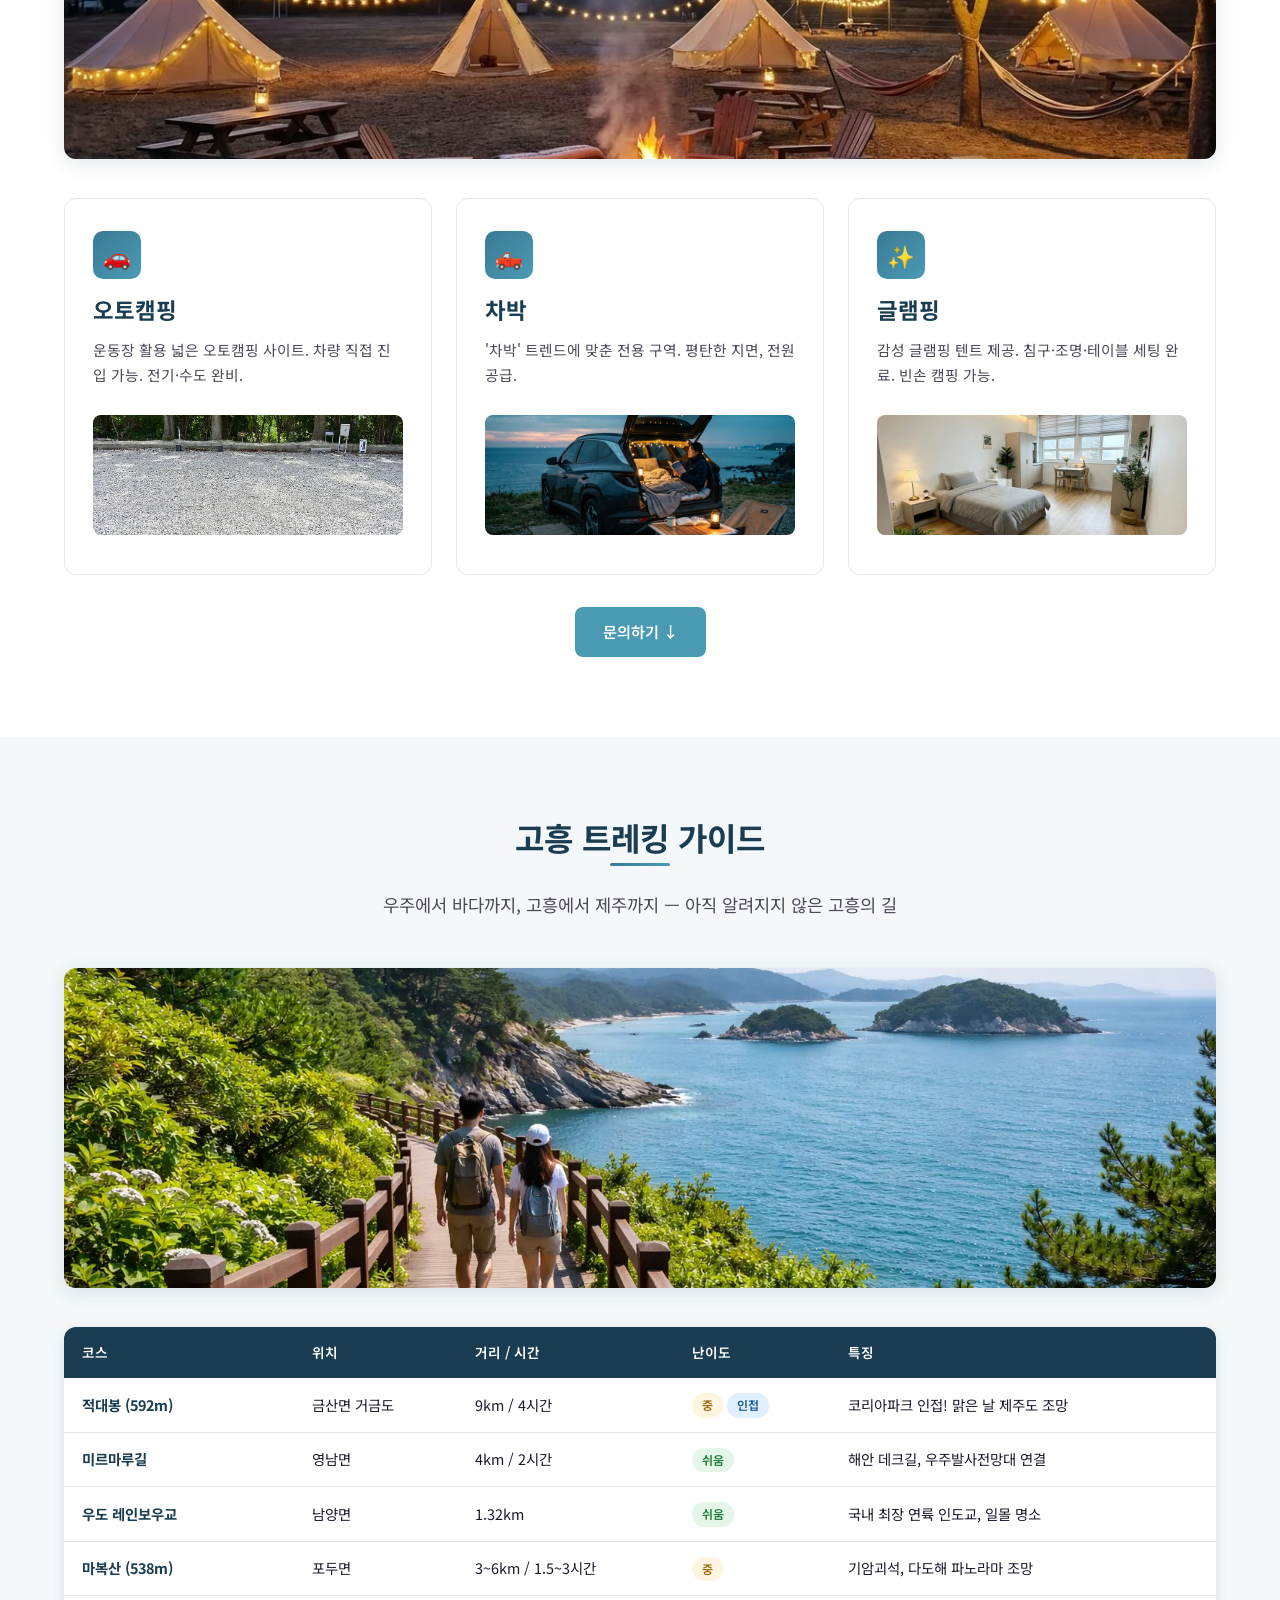
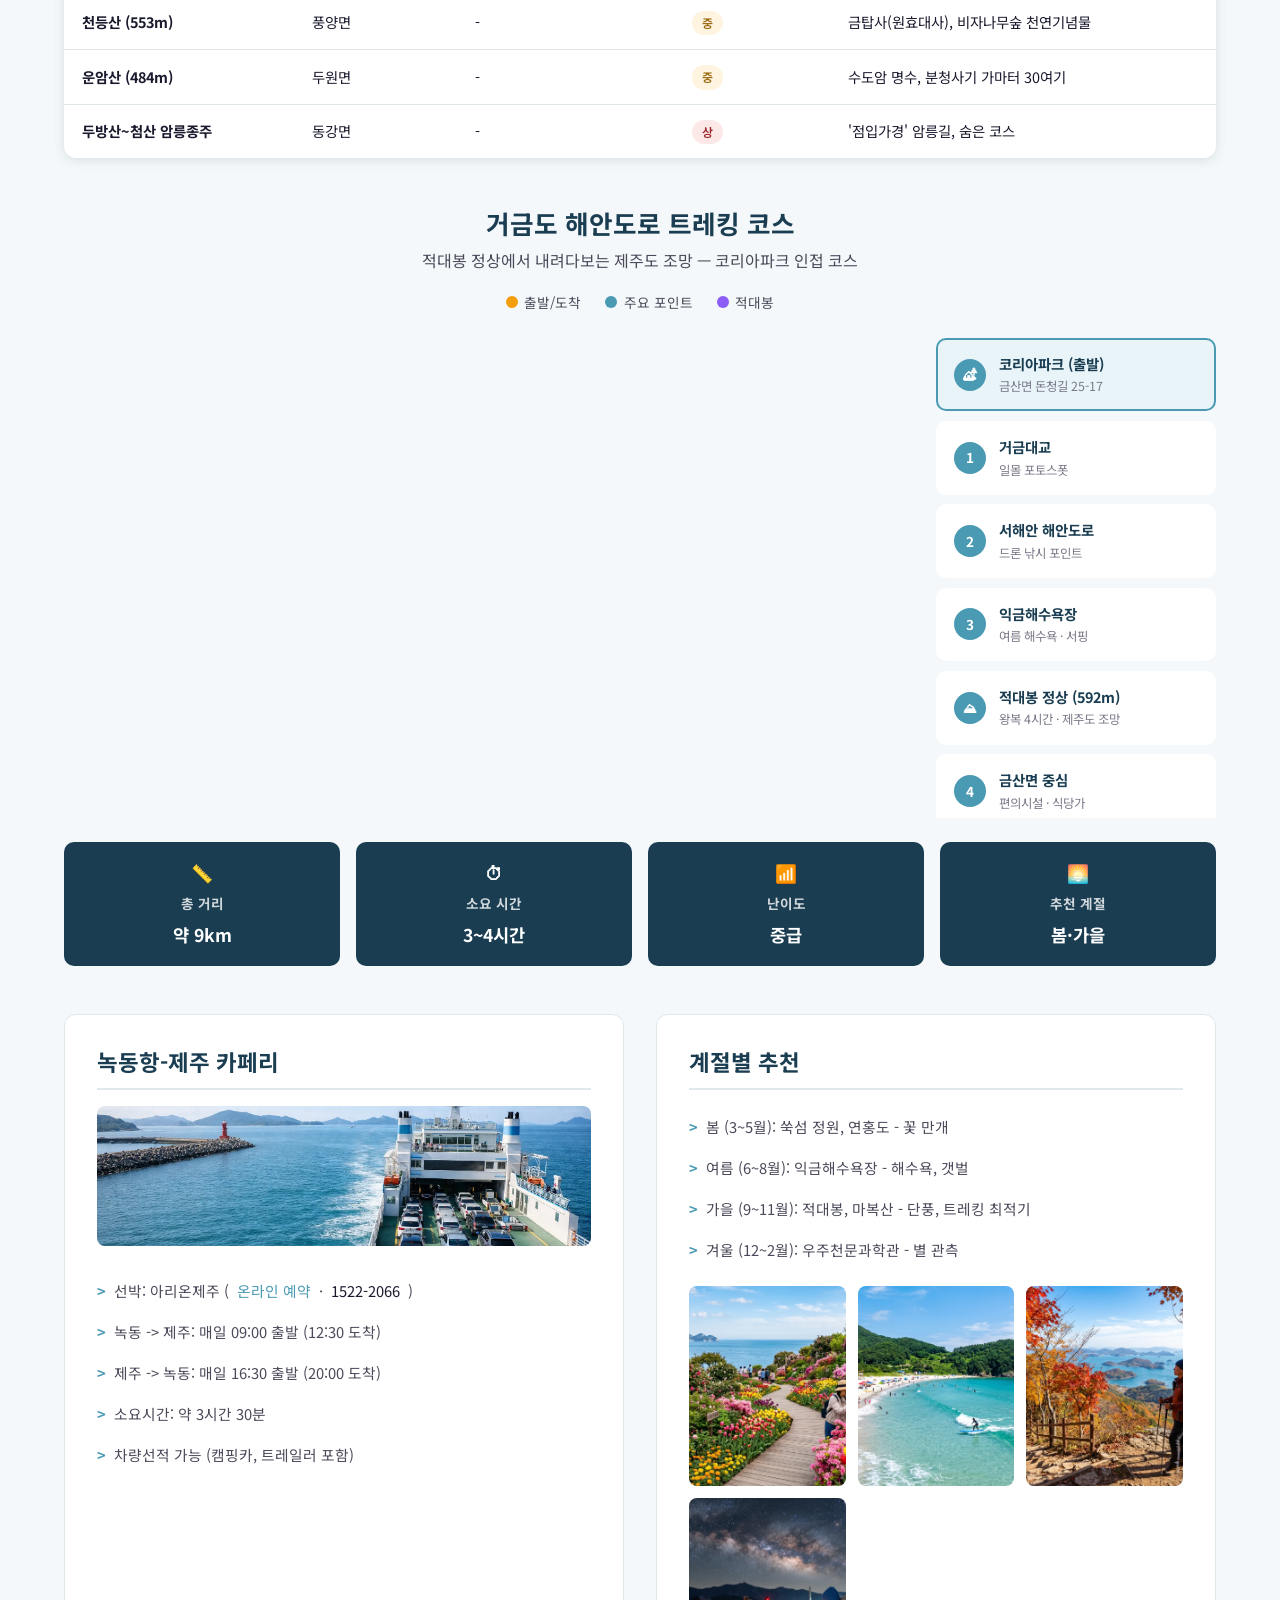
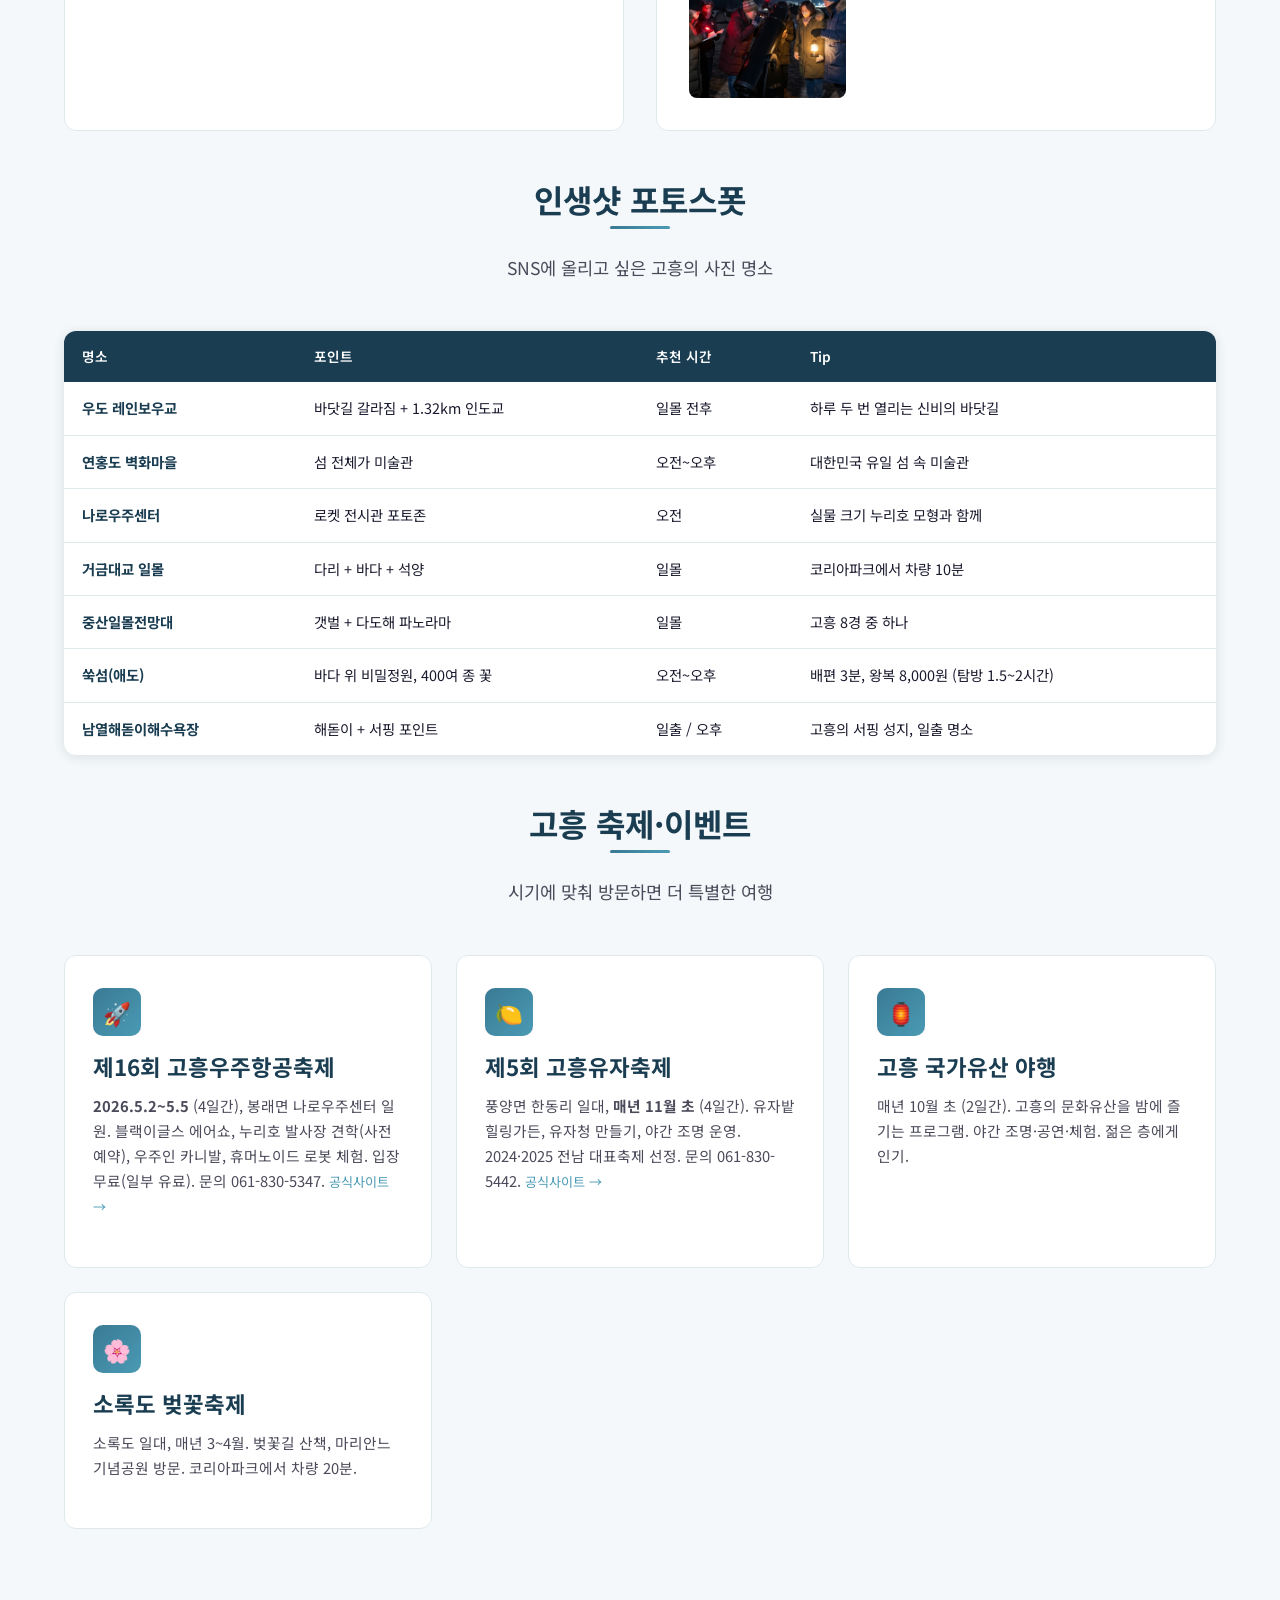
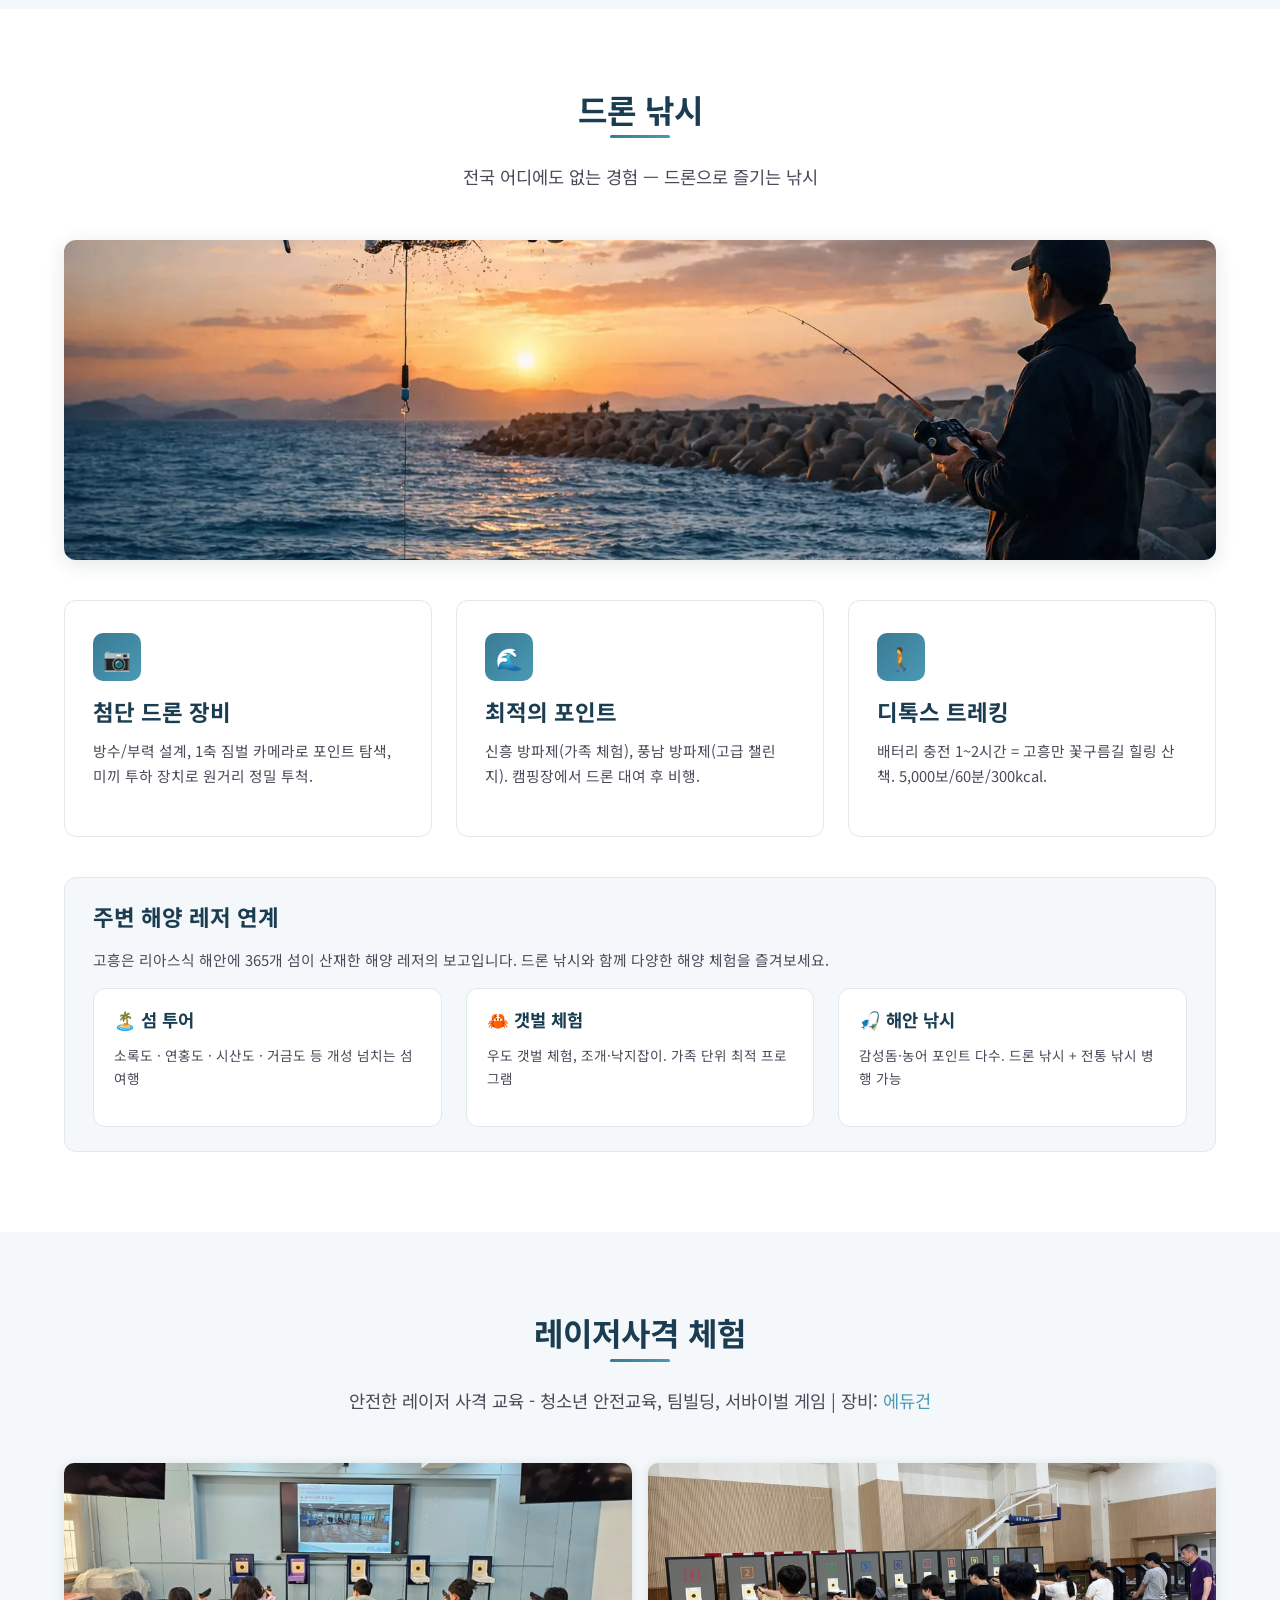
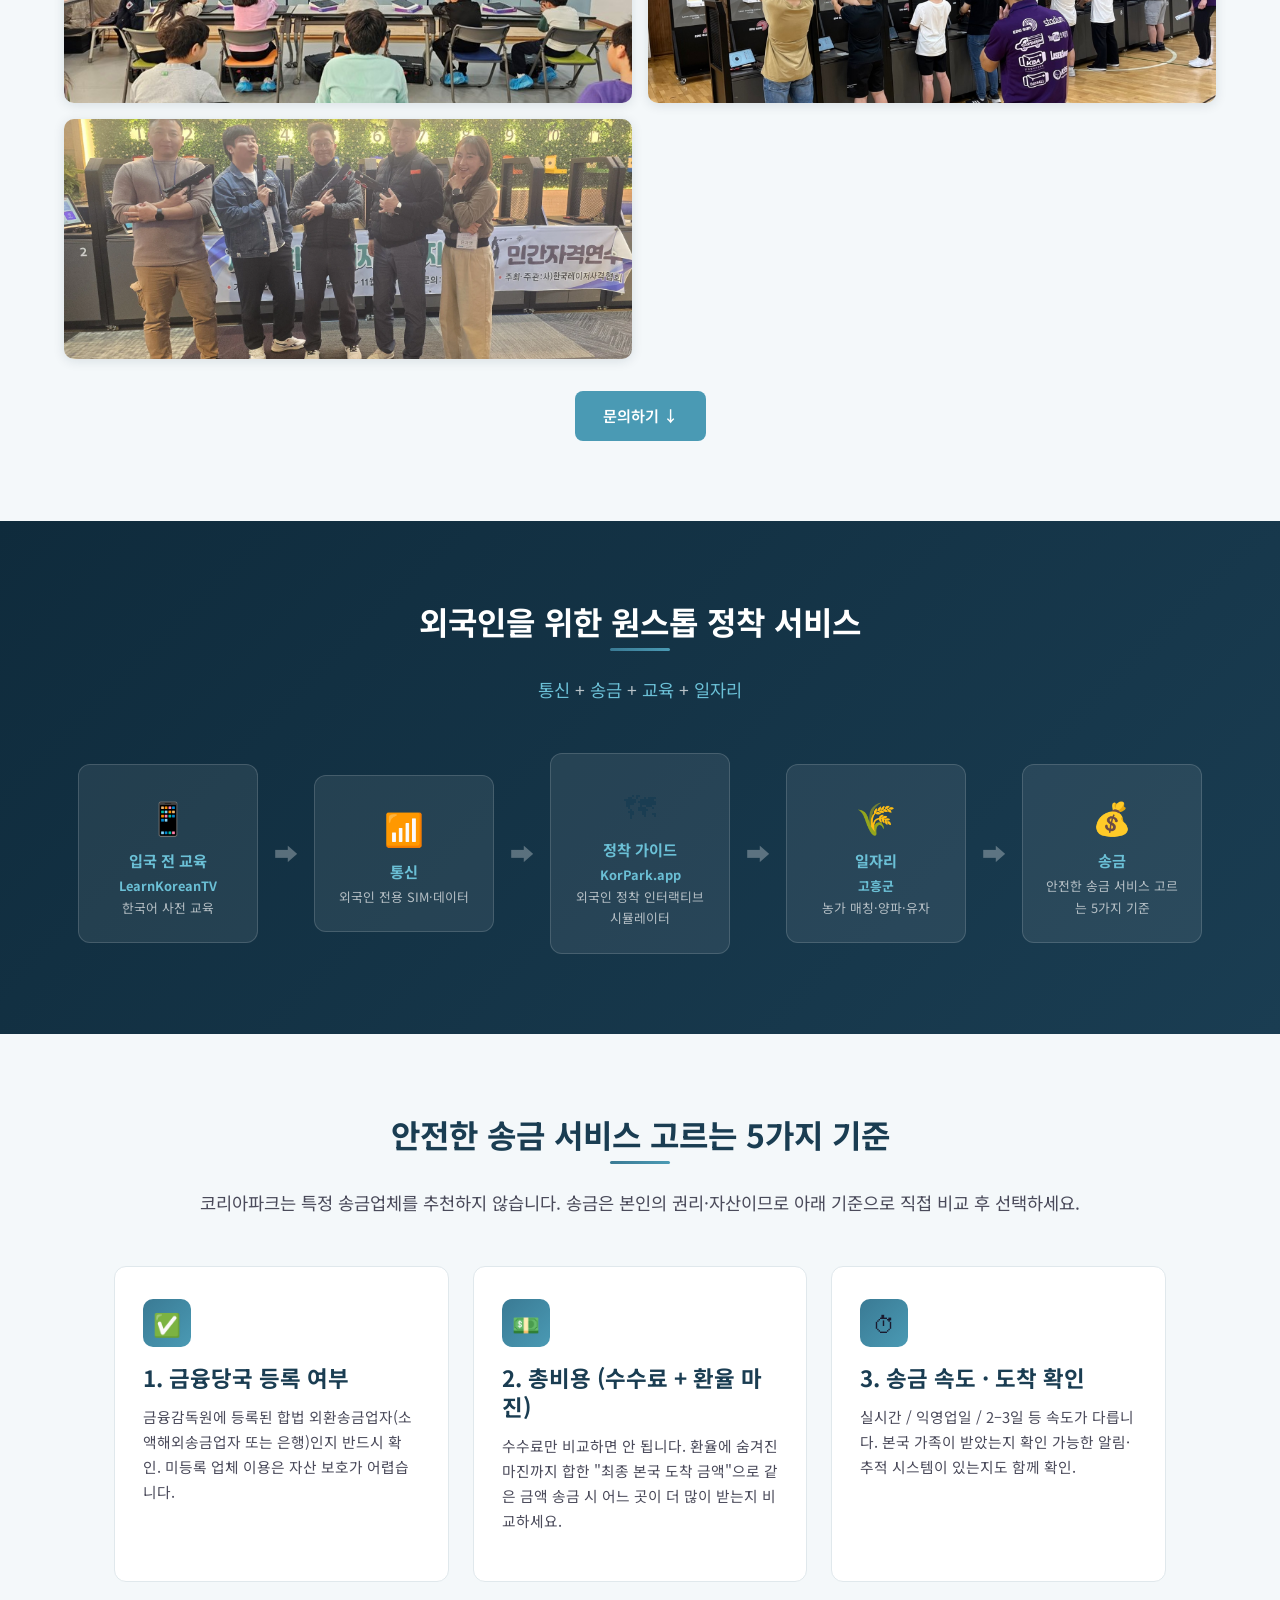
==== commit e84902f4: "feat(hero): 드론→다문화·생활체육 전면화 (본문 드론 보존) Co-Authored-By: Claude Opus 4.7 <noreply@anthropic.com>" ====
--- a/index.html
+++ b/index.html
@@ -59,10 +59,10 @@
 <section class="hero" id="hero">
   <div class="container">
     <div class="hero-content">
-      <div class="hero-badge" style="background:rgba(255,180,0,0.15); border-color:rgba(255,180,0,0.3); color:#ffd060;">Phase 0 &middot; 인프라 정비 진행 중 &middot; 드론 자격증 사전 수강 문의 접수</div>
-      <div class="hero-badge">Goheung, Jeonnam &mdash; Drone Education & Multicultural Platform</div>
-      <h1>드론 교육이 기반,<br><em>자연이 배경</em>이 되는 곳</h1>
-      <p>드론 자격증 취득부터 캠핑&middot;낚시&middot;트레킹까지 &mdash;<br>고흥의 넓은 자연에서 배우고 쉬고 즐기는 공간입니다.</p>
+      <div class="hero-badge" style="background:rgba(255,180,0,0.15); border-color:rgba(255,180,0,0.3); color:#ffd060;">Phase 0 &middot; 인프라 정비 진행 중 &middot; 다문화·생활체육 프로그램 사전 안내 접수</div>
+      <div class="hero-badge">Goheung, Jeonnam &mdash; Multicultural & Community Sports Education Center</div>
+      <h1>외국인과 주민이 함께 배우고 어울리는 곳,<br><em>고흥 거금도 다문화·생활체육 교육센터</em></h1>
+      <p>외국인&middot;다문화가정&middot;지역 주민이 함께 어울리는 거금도의 공공 교육 거점입니다.<br>한국어&middot;생활체육&middot;문화 교류 프로그램을 운영합니다.</p>
       <div class="hero-buttons">
         <a href="#programs" class="btn btn-primary">프로그램 보기</a>
         <a href="#contact" class="btn btn-outline">사전 문의하기</a>
@@ -76,16 +76,16 @@
       </div>
       <div class="hero-stats">
         <div class="hero-stat">
-          <div class="number">1~3종</div>
-          <div class="label">드론 자격증 과정</div>
+          <div class="number">2026</div>
+          <div class="label">다문화 교육 기반 조성</div>
         </div>
         <div class="hero-stat">
           <div class="number">3개월+</div>
           <div class="label">외국인 교육 커리큘럼</div>
         </div>
         <div class="hero-stat">
-          <div class="number">전국유일</div>
-          <div class="label">드론 낚시 체험</div>
+          <div class="number">운동장+실내</div>
+          <div class="label">탁구·다트·당구</div>
         </div>
         <div class="hero-stat">
           <div class="number">4h</div>
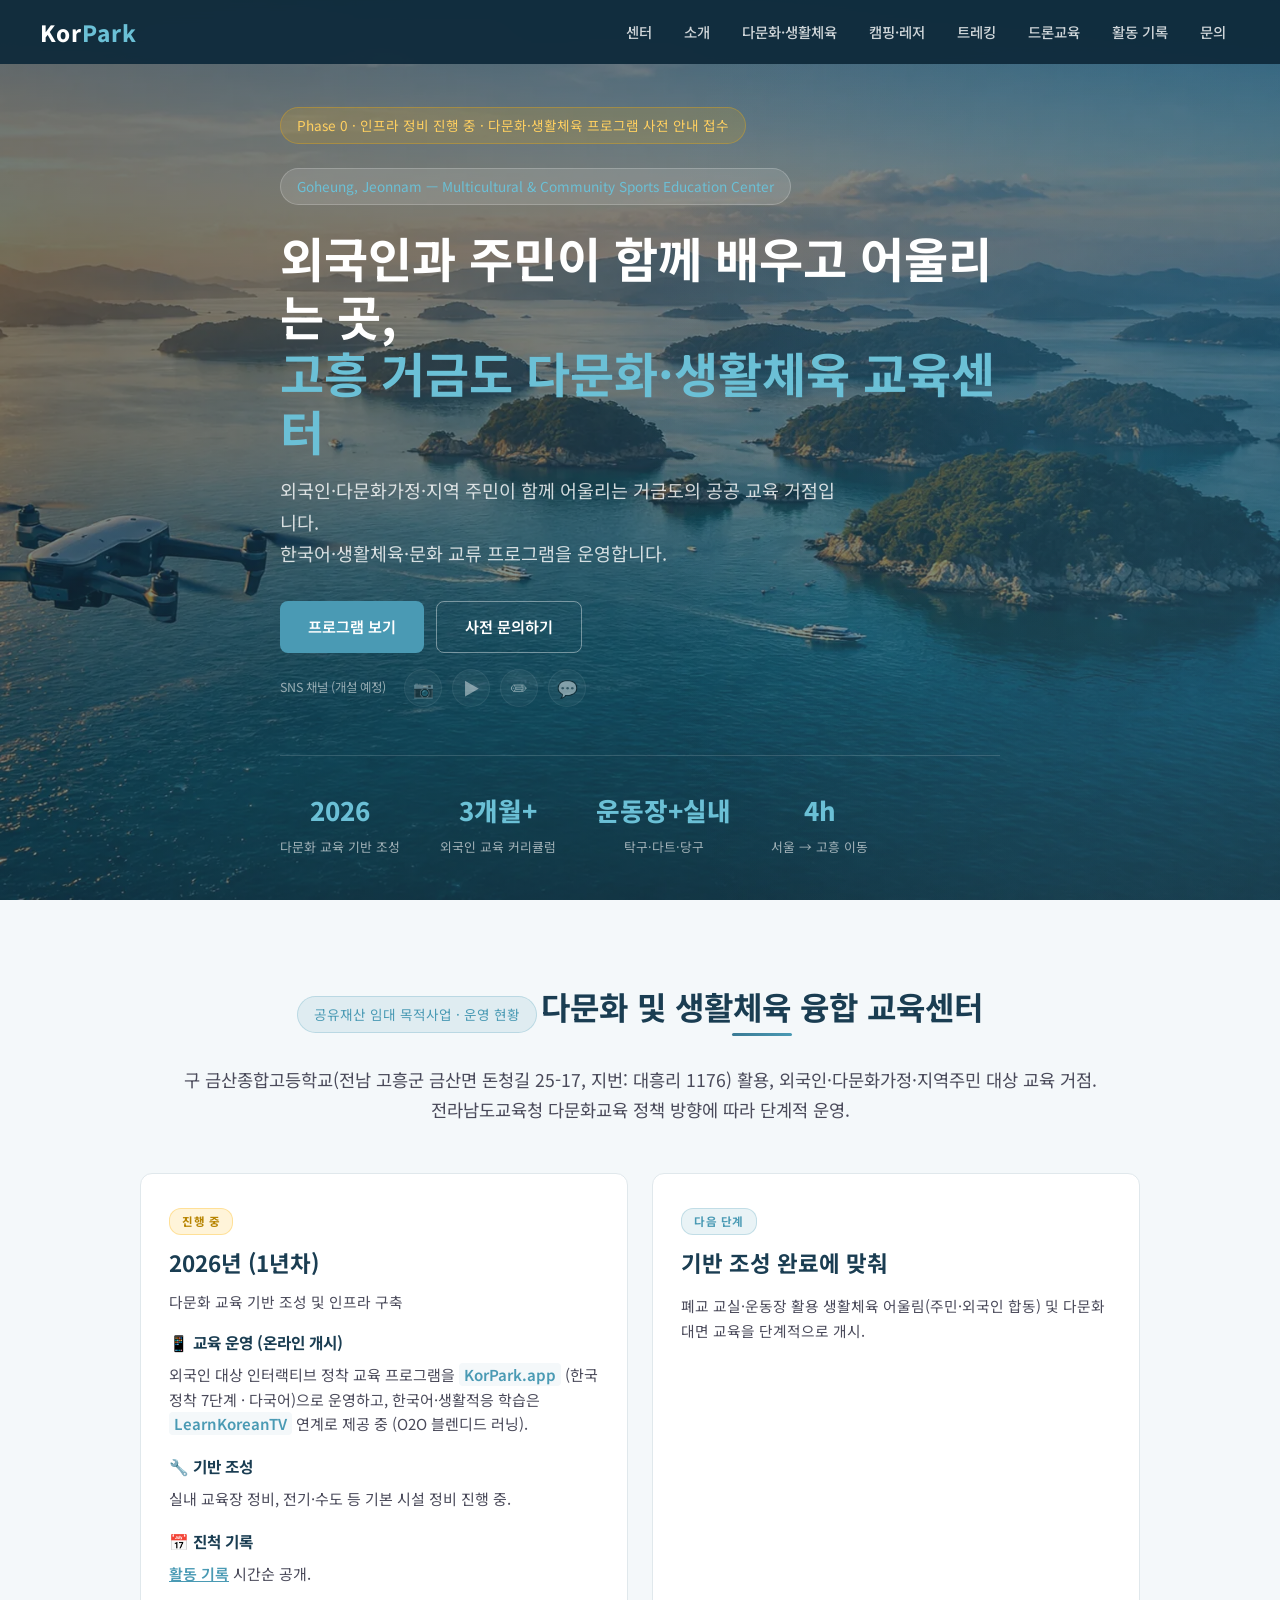
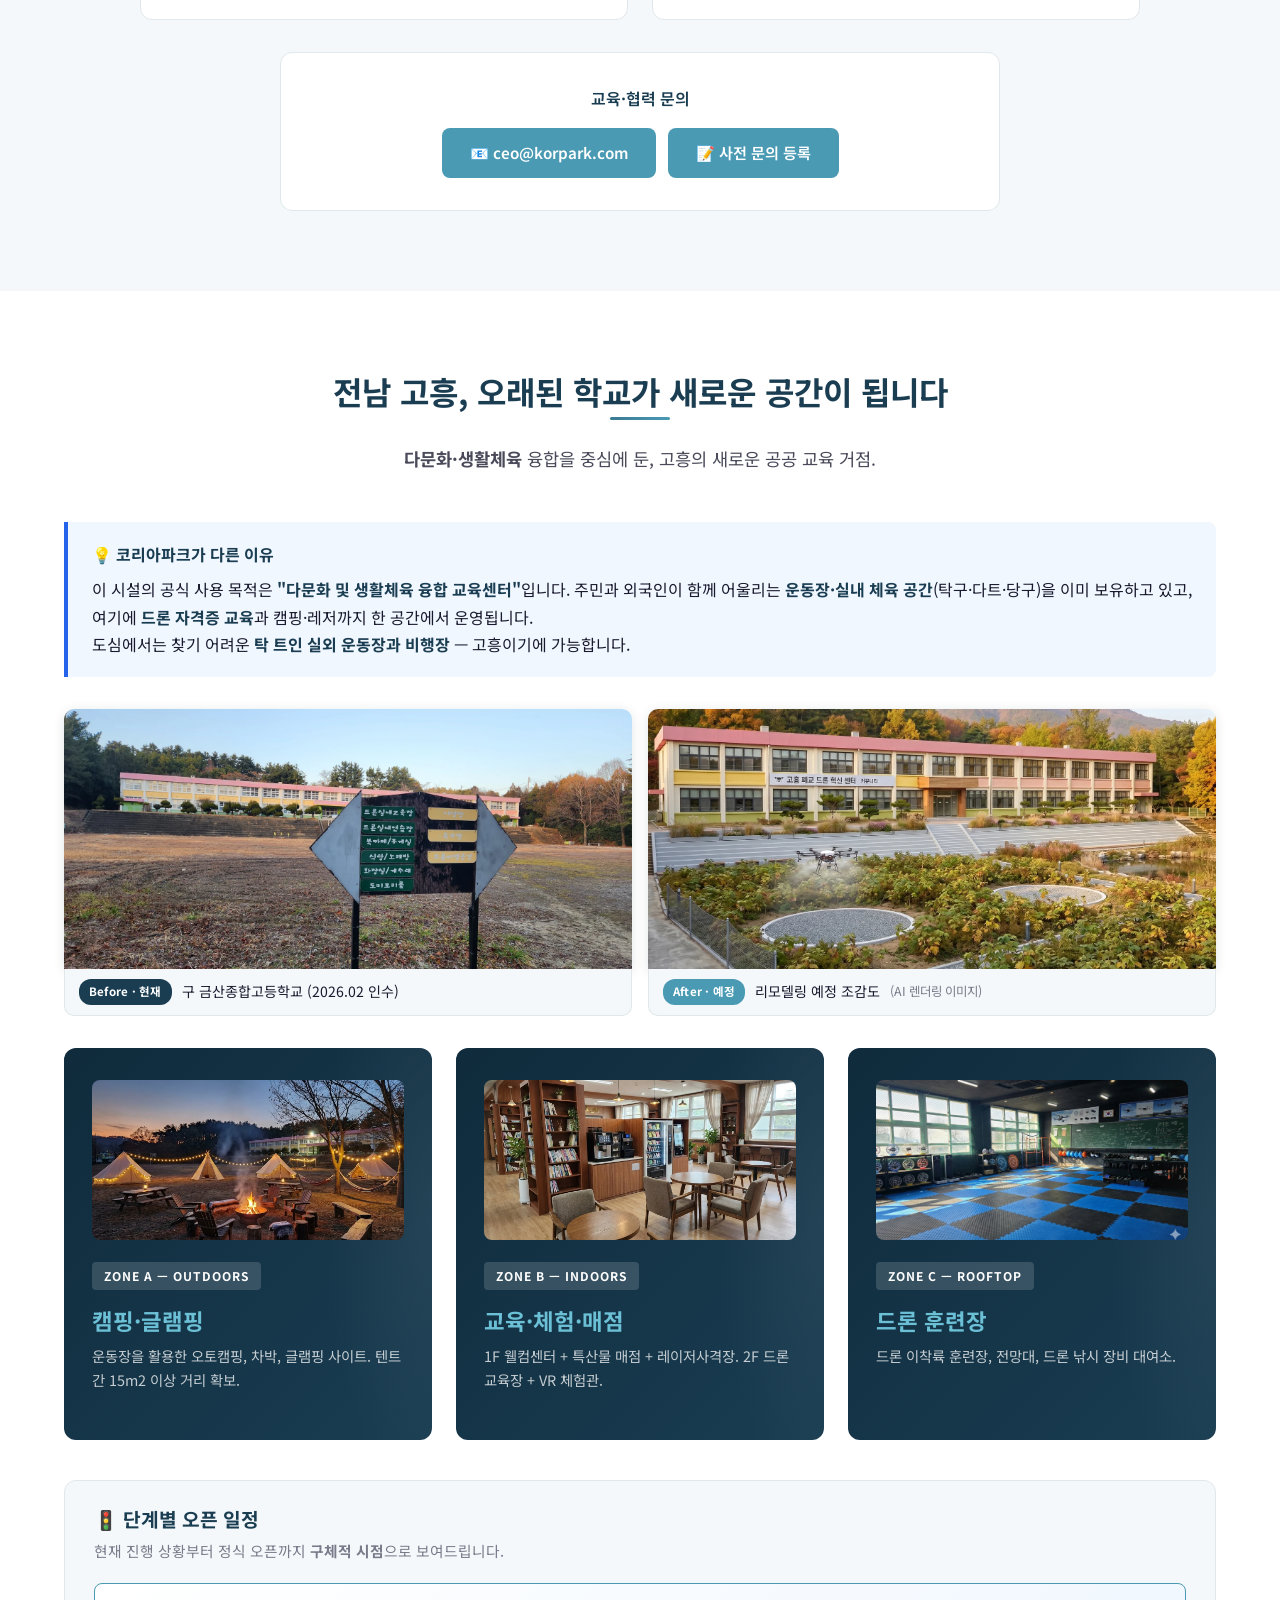
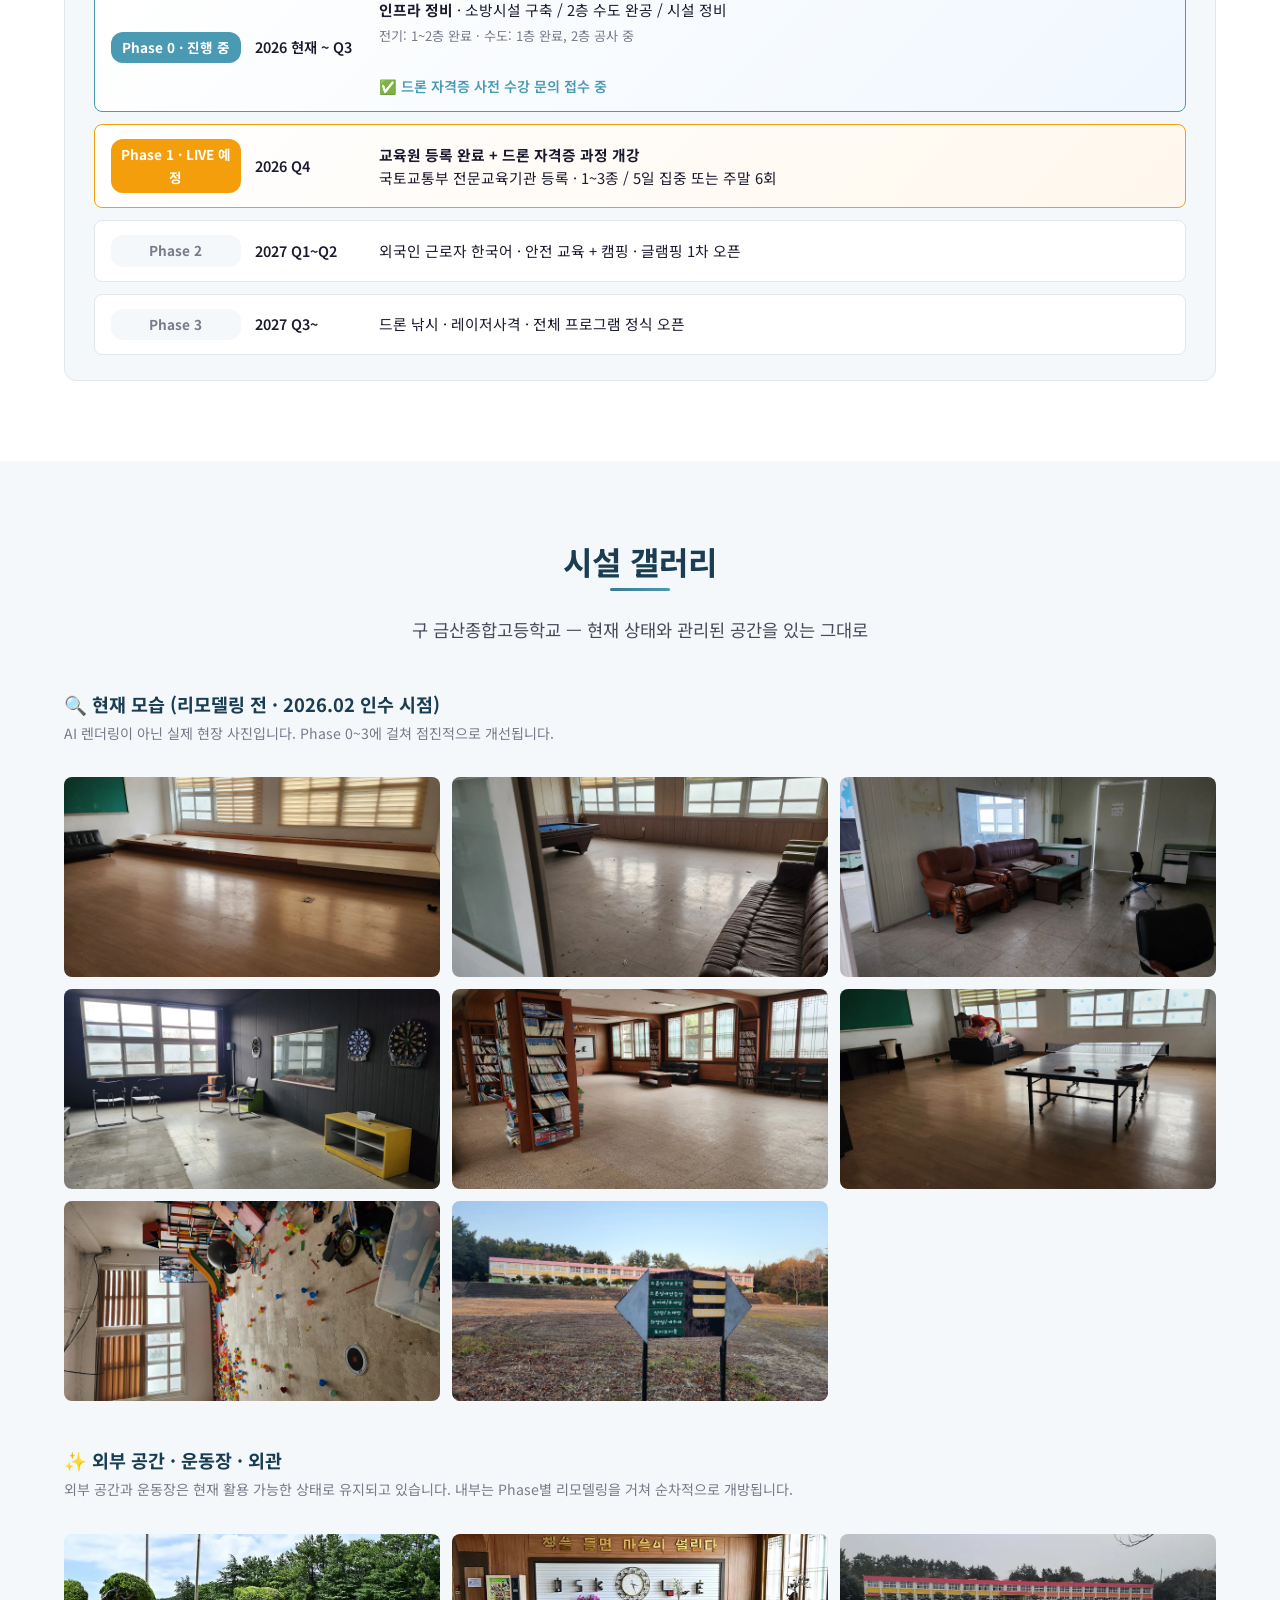
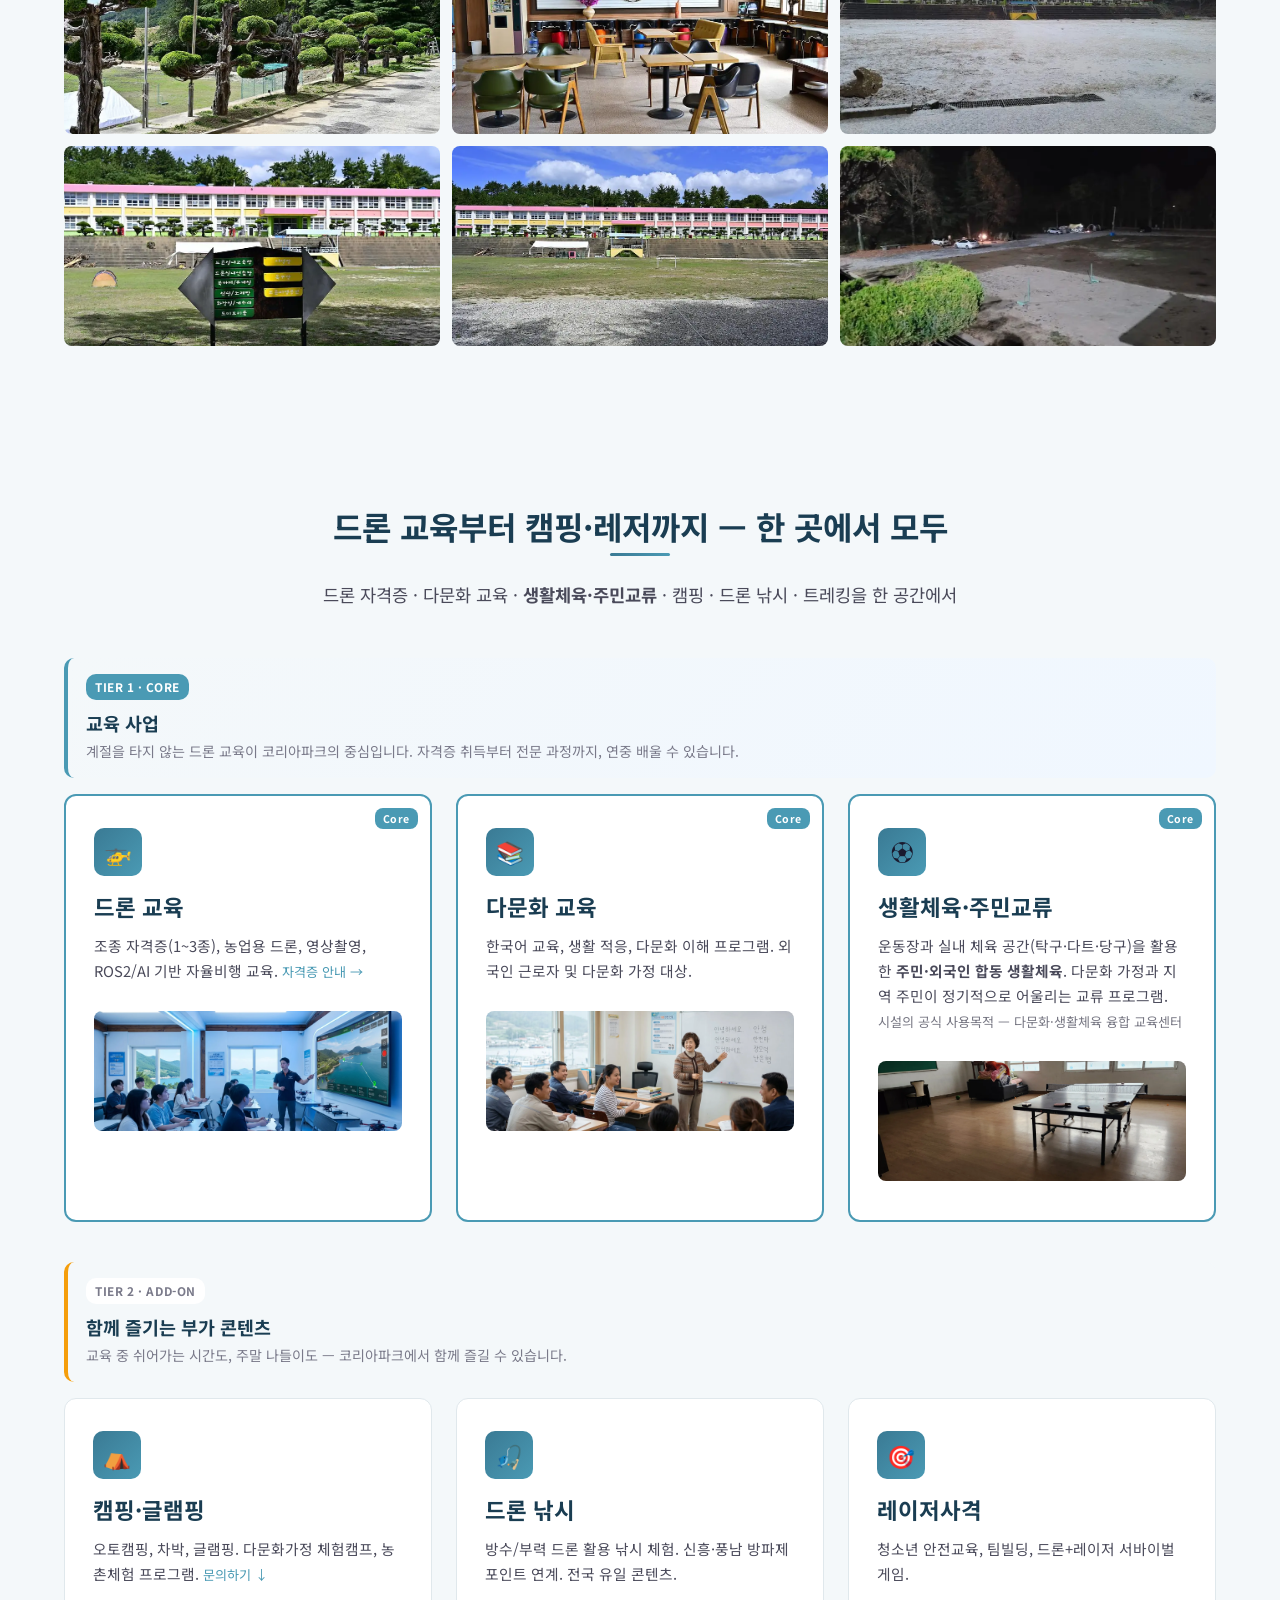
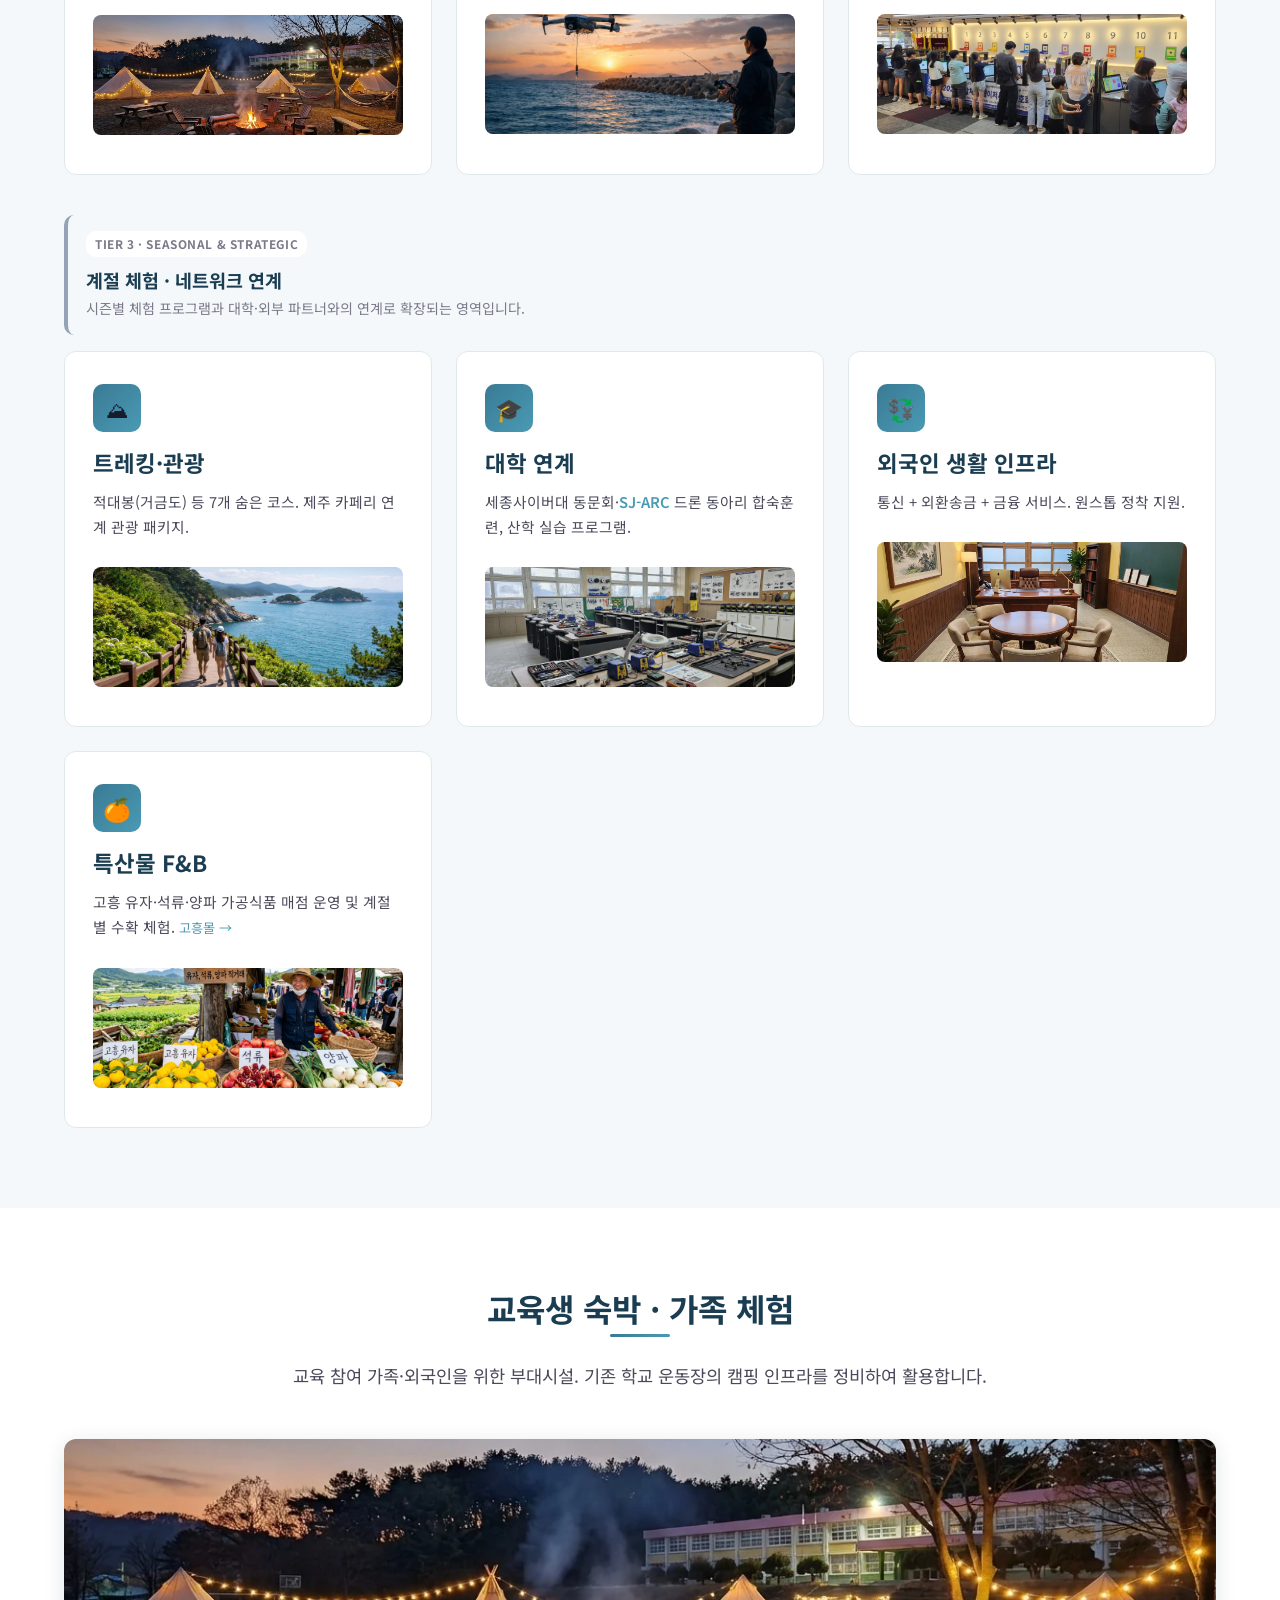
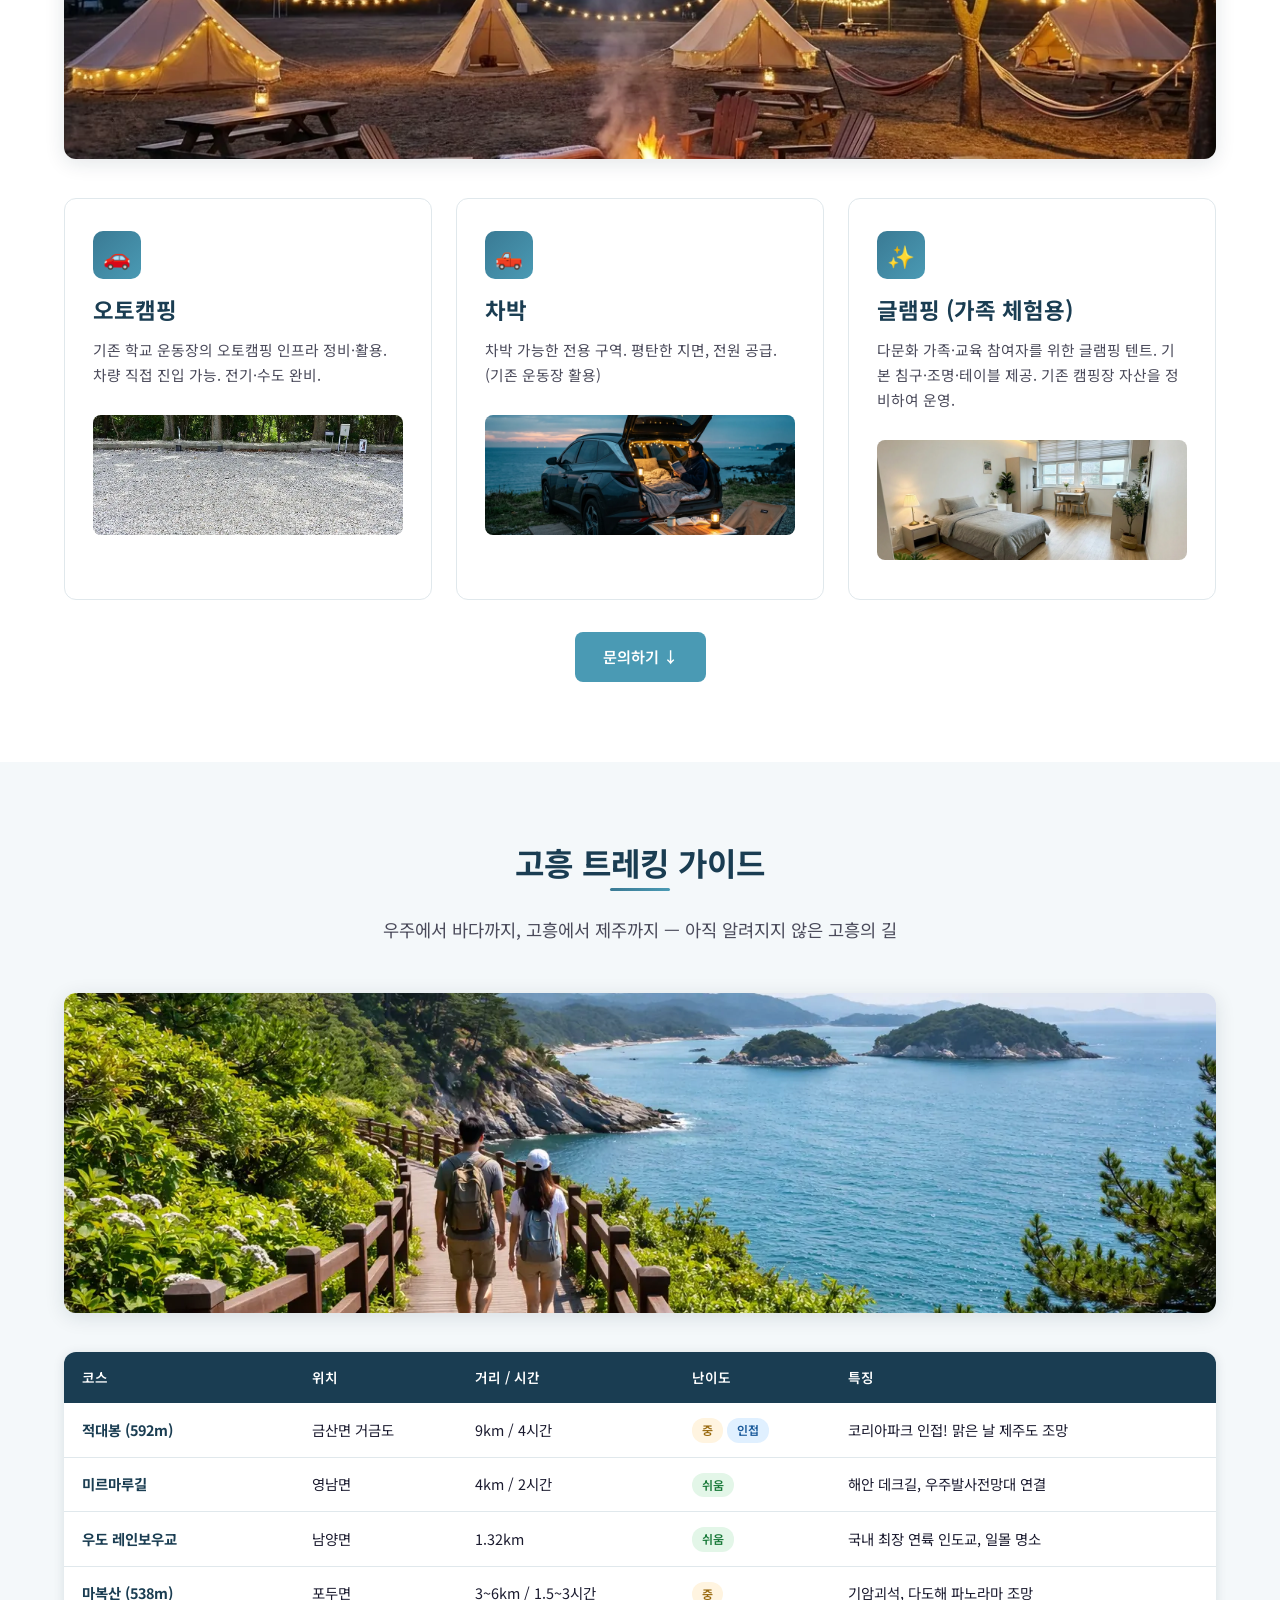
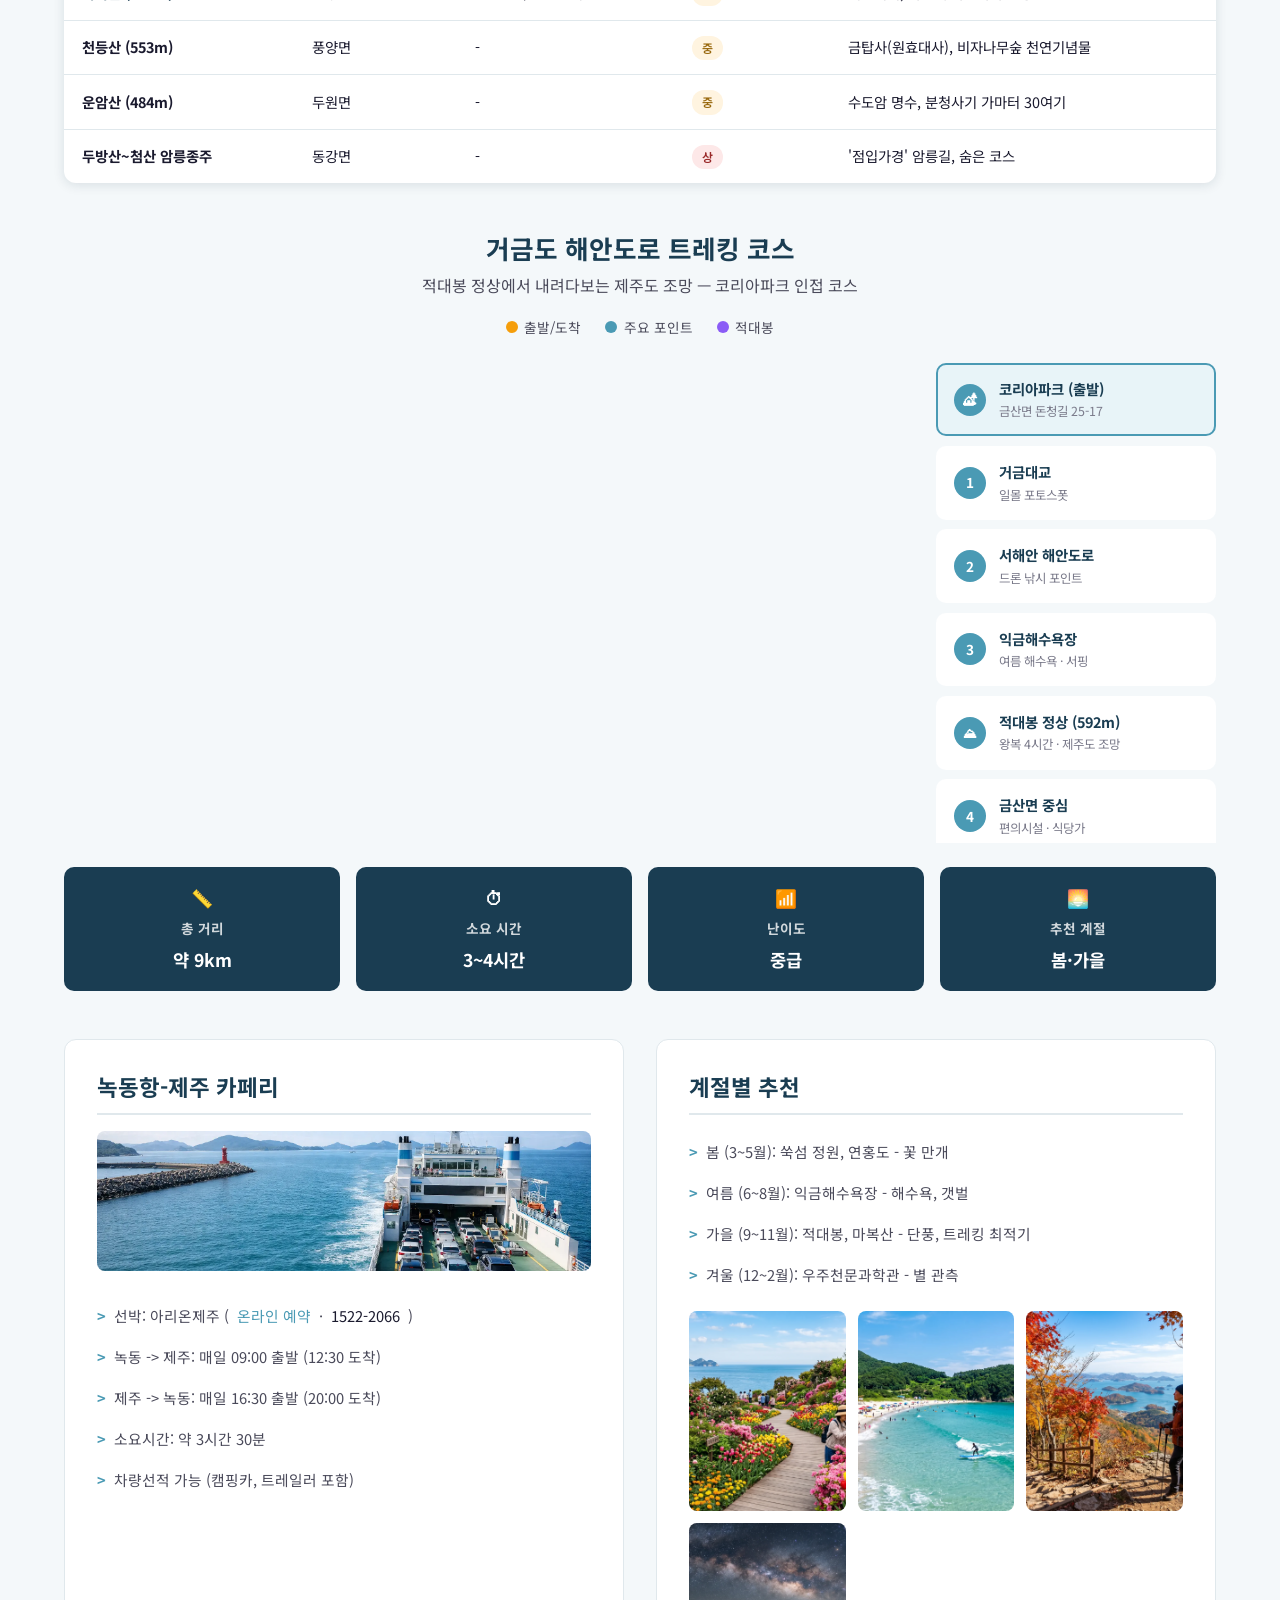
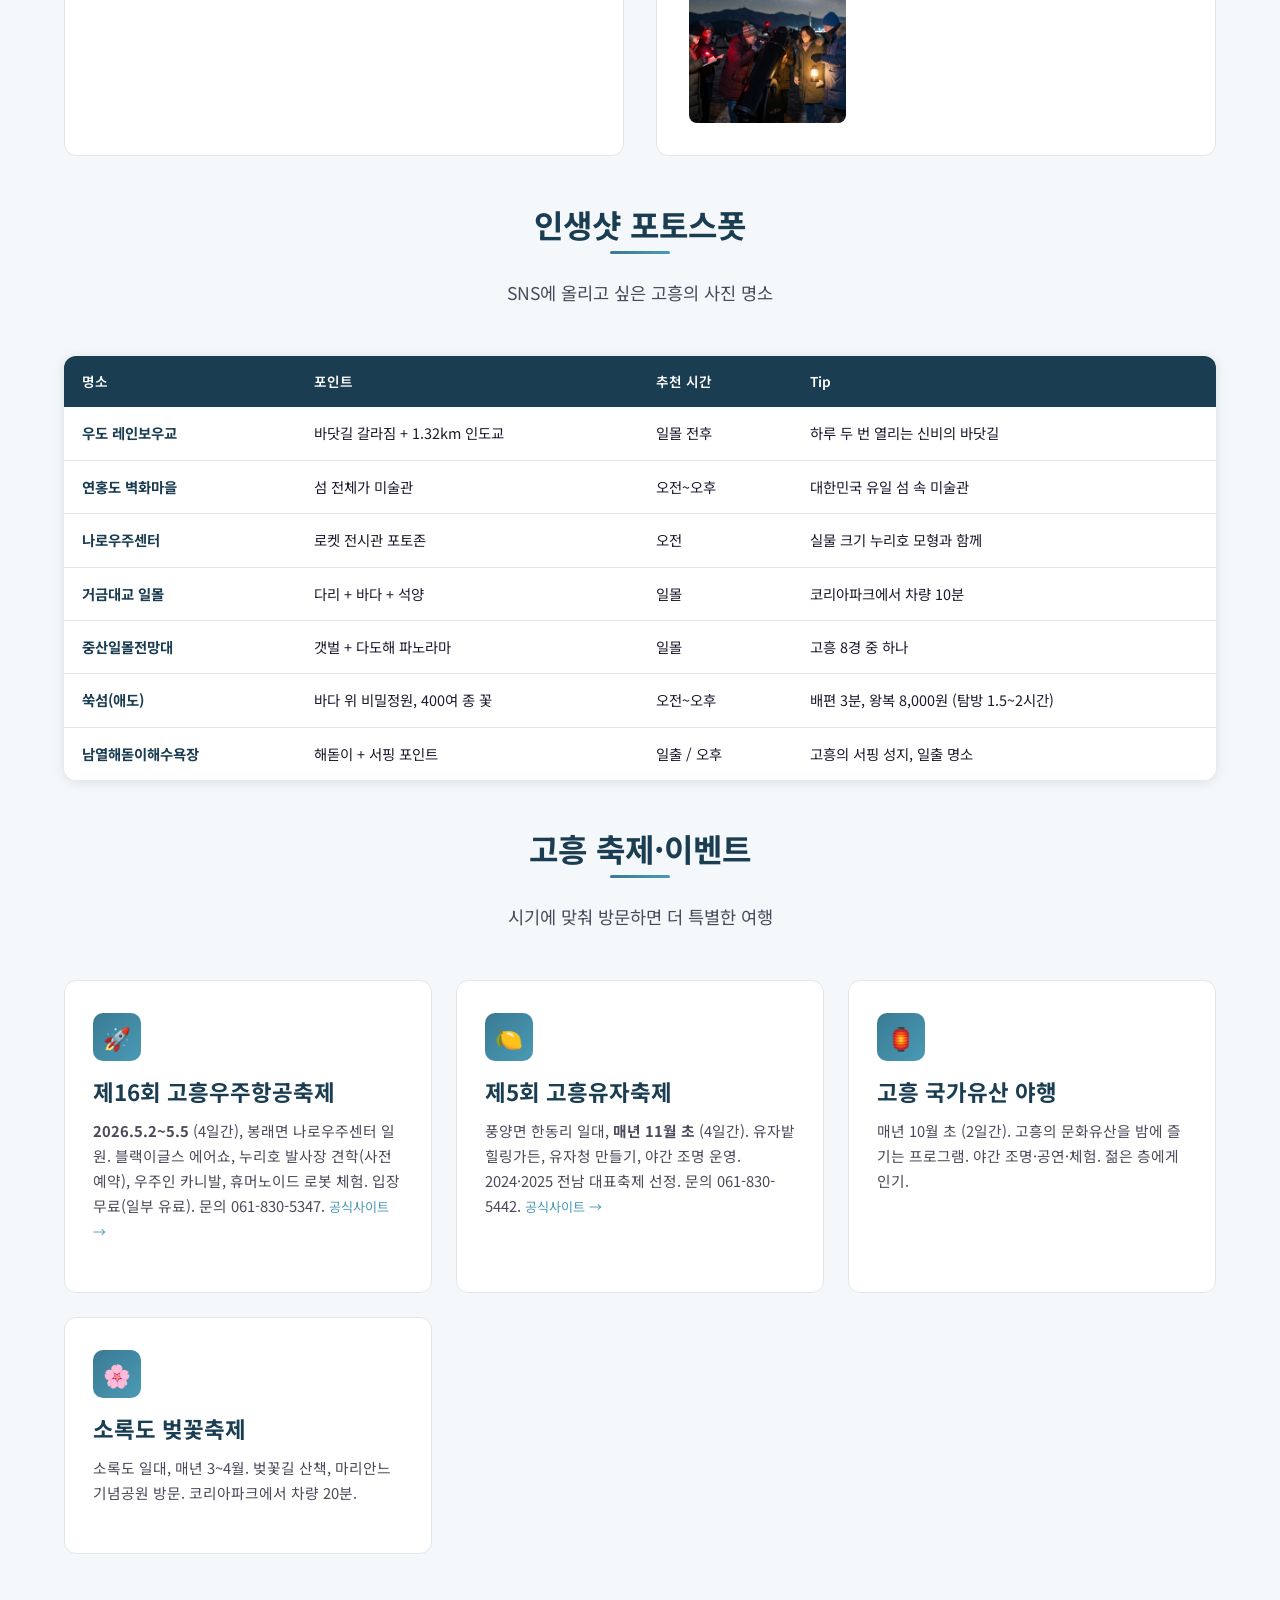
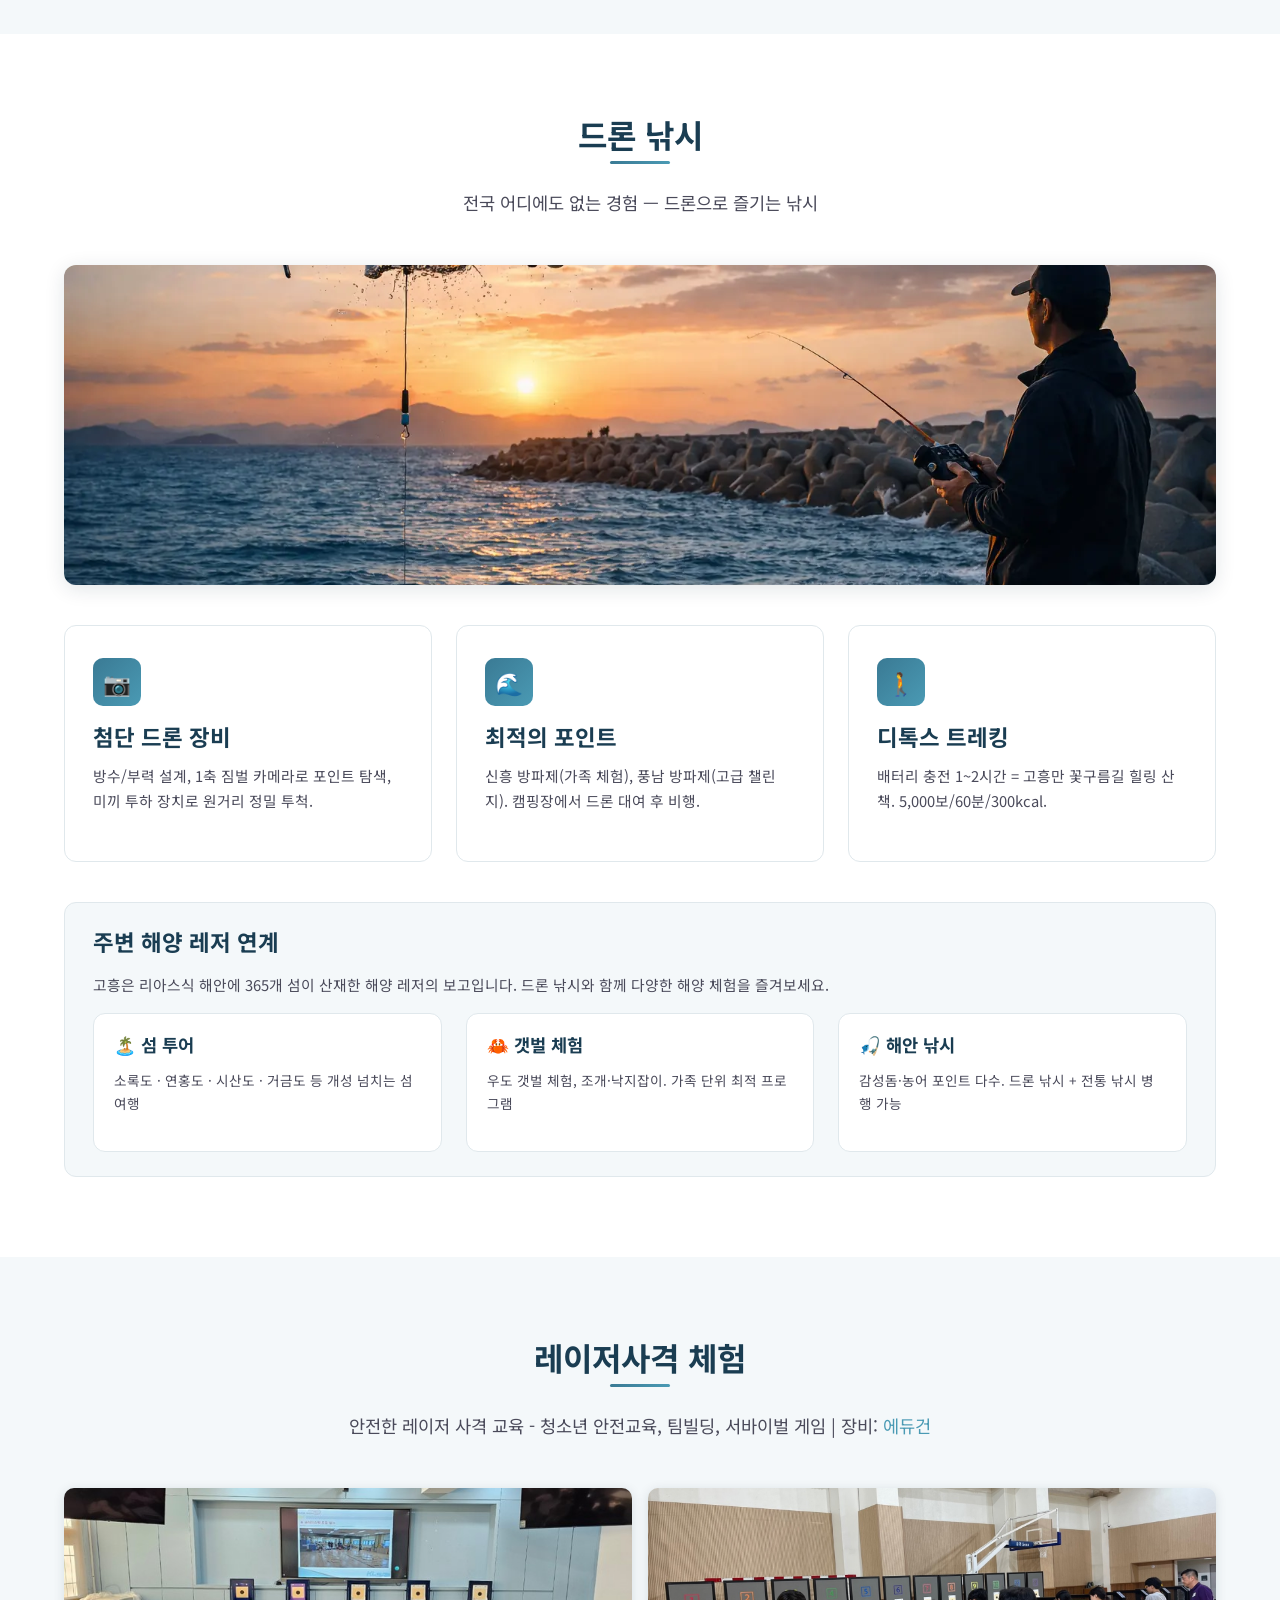
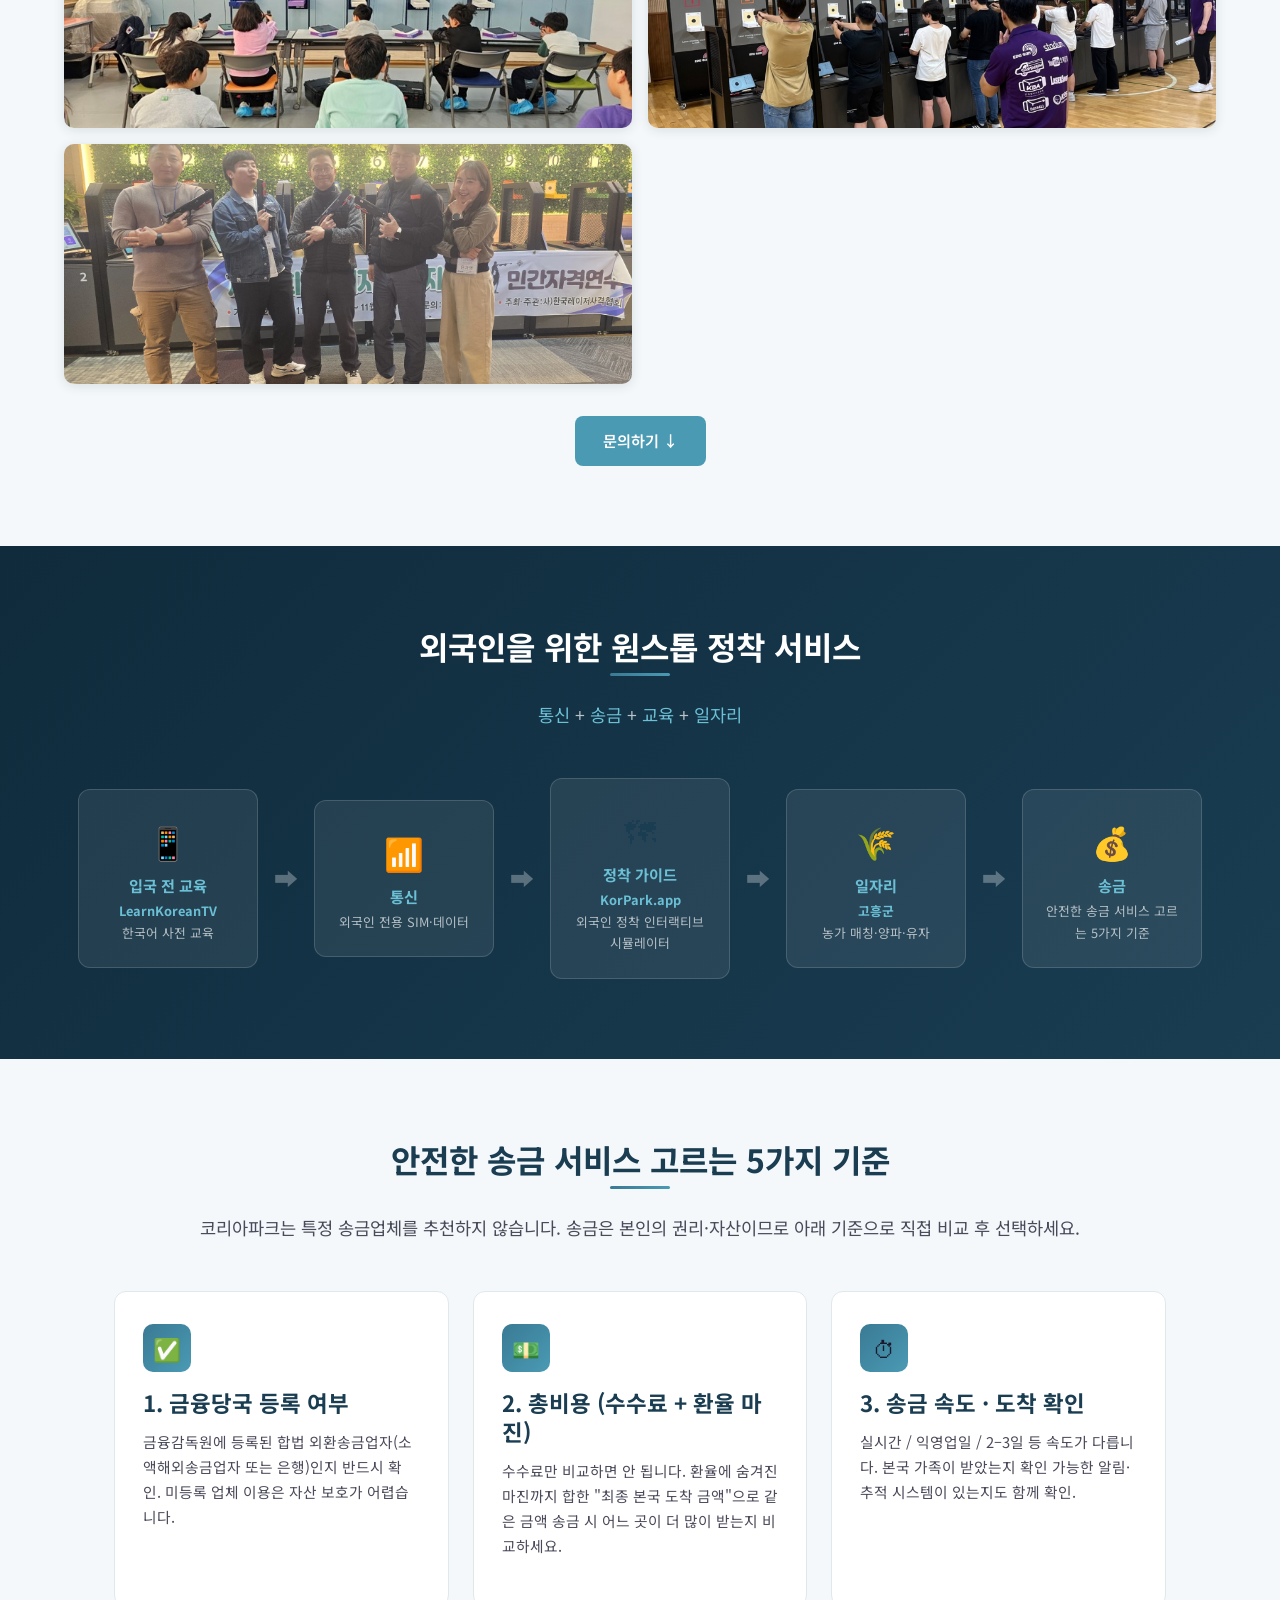
==== commit c0f9ad5f: "Step 3: 내비 C안 재배치 + 캠핑 톤조정 (교육 부대시설) 3-1) 내비: '다문화·생활체육' 앞으로, '드론교육' 뒤로 (anchor 유지) - #programs 라벨: " ====
--- a/index.html
+++ b/index.html
@@ -40,10 +40,10 @@
     <ul class="nav-links" id="primary-nav">
       <li><a href="#center">센터</a></li>
       <li><a href="#about">소개</a></li>
-      <li><a href="#programs">드론교육</a></li>
+      <li><a href="#programs">다문화·생활체육</a></li>
       <li><a href="#camping">캠핑·레저</a></li>
       <li><a href="#trekking">트레킹</a></li>
-      <li><a href="#packages">교육과정</a></li>
+      <li><a href="#packages">드론교육</a></li>
       <li><a href="/activities.html">활동 기록</a></li>
       <li><a href="#contact">문의</a></li>
     </ul>
@@ -361,27 +361,27 @@
 <section class="section" id="camping">
   <div class="container">
     <div class="section-title">
-      <h2>캠핑·숙박</h2>
-      <p>바다와 산이 내다보이는 곳에서, 오롯이 나만의 밤을</p>
-    </div>
-    <img loading="lazy" src="images/camping-night.webp" alt="코리아파크 글램핑 야경" class="photo-banner">
+      <h2>교육생 숙박 · 가족 체험</h2>
+      <p>교육 참여 가족·외국인을 위한 부대시설. 기존 학교 운동장의 캠핑 인프라를 정비하여 활용합니다.</p>
+    </div>
+    <img loading="lazy" src="images/camping-night.webp" alt="기존 캠핑 인프라 (야간 운동장)" class="photo-banner">
     <div class="cards-grid">
       <div class="card">
         <div class="card-icon">&#x1F697;</div>
         <h3>오토캠핑</h3>
-        <p>운동장 활용 넓은 오토캠핑 사이트. 차량 직접 진입 가능. 전기·수도 완비.</p>
+        <p>기존 학교 운동장의 오토캠핑 인프라 정비·활용. 차량 직접 진입 가능. 전기·수도 완비.</p>
         <img loading="lazy" src="images/facility_08.webp" alt="오토캠핑 사이트" style="width:100%; height:120px; object-fit:cover; border-radius:8px; margin-top:12px;">
       </div>
       <div class="card">
         <div class="card-icon">&#x1F6FB;</div>
         <h3>차박</h3>
-        <p>'차박' 트렌드에 맞춘 전용 구역. 평탄한 지면, 전원 공급.</p>
+        <p>차박 가능한 전용 구역. 평탄한 지면, 전원 공급. (기존 운동장 활용)</p>
         <img loading="lazy" src="images/camping-carstay.webp" alt="차박 전용 구역" style="width:100%; height:120px; object-fit:cover; border-radius:8px; margin-top:12px;">
       </div>
       <div class="card">
         <div class="card-icon">&#x2728;</div>
-        <h3>글램핑</h3>
-        <p>감성 글램핑 텐트 제공. 침구·조명·테이블 세팅 완료. 빈손 캠핑 가능.</p>
+        <h3>글램핑 (가족 체험용)</h3>
+        <p>다문화 가족·교육 참여자를 위한 글램핑 텐트. 기본 침구·조명·테이블 제공. 기존 캠핑장 자산을 정비하여 운영.</p>
         <img loading="lazy" src="images/glamping-interior.webp" alt="글램핑 텐트 내부" style="width:100%; height:120px; object-fit:cover; border-radius:8px; margin-top:12px;">
       </div>
     </div>
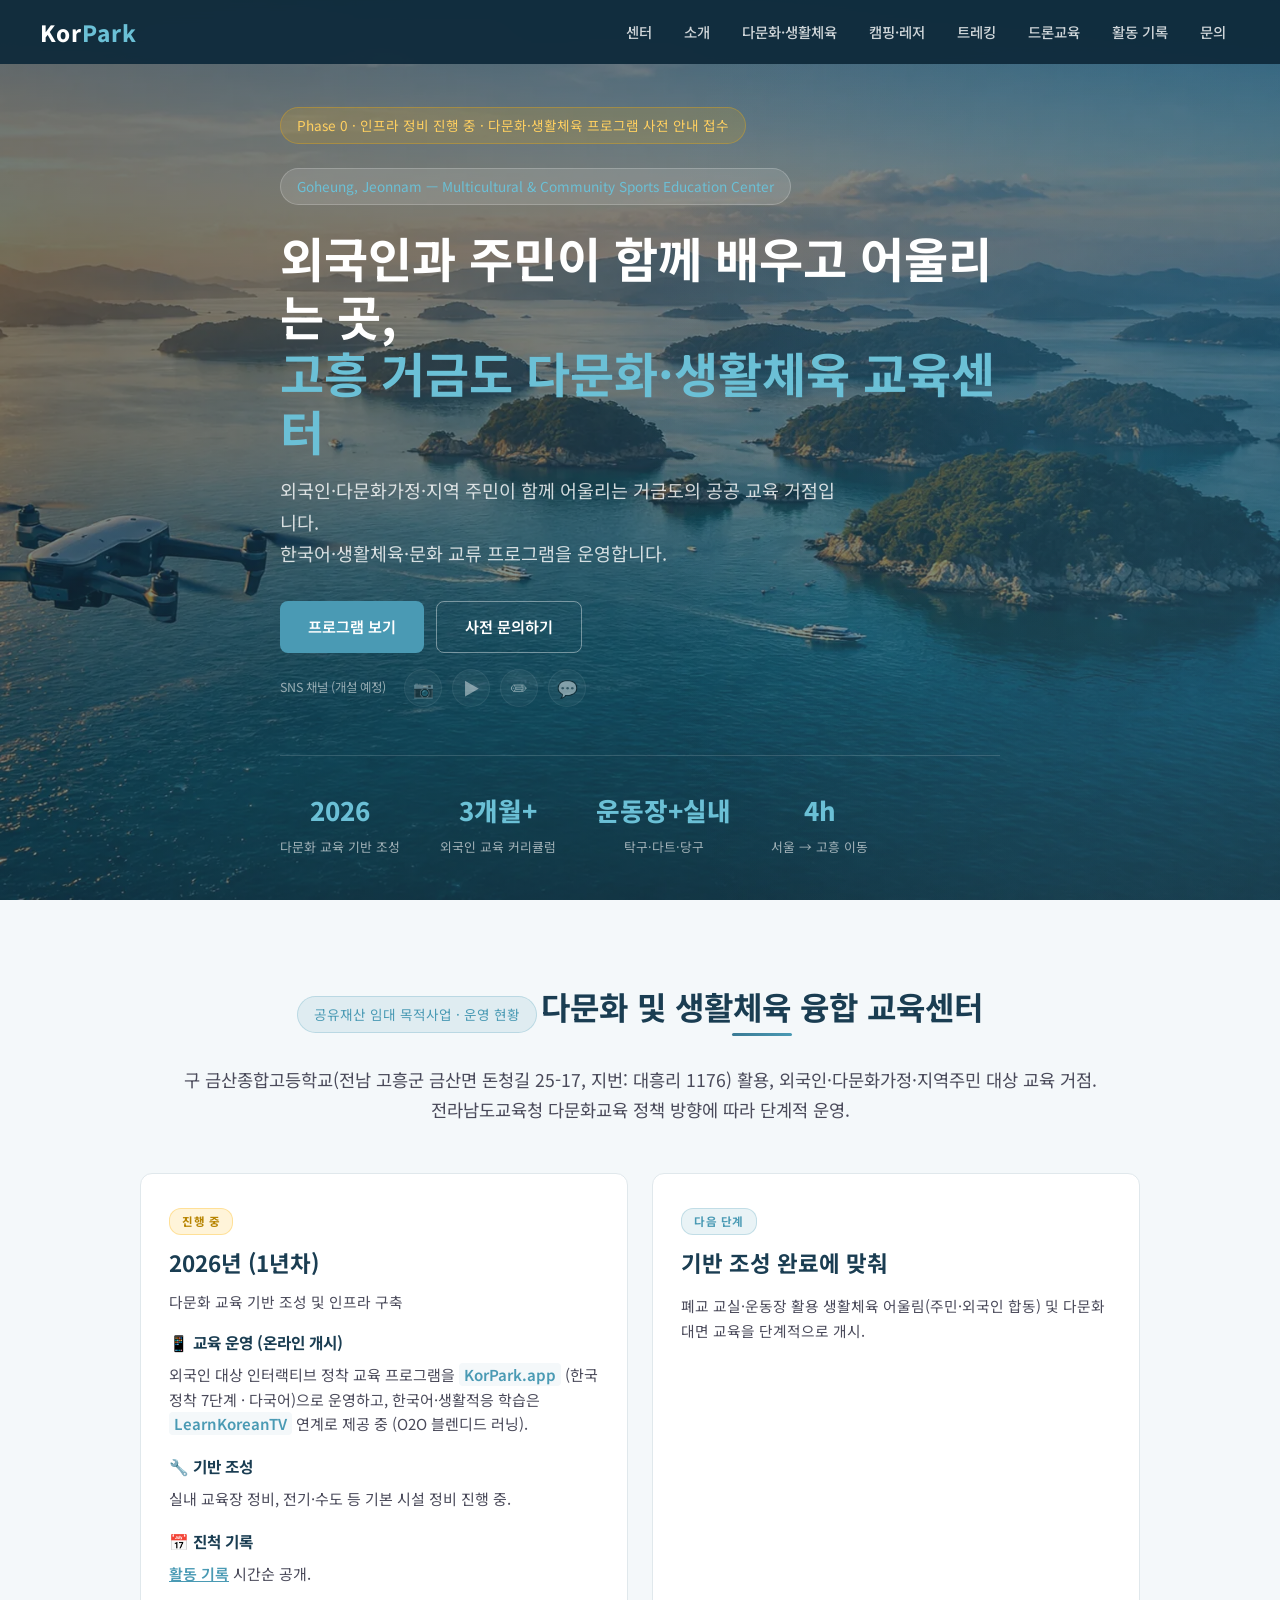
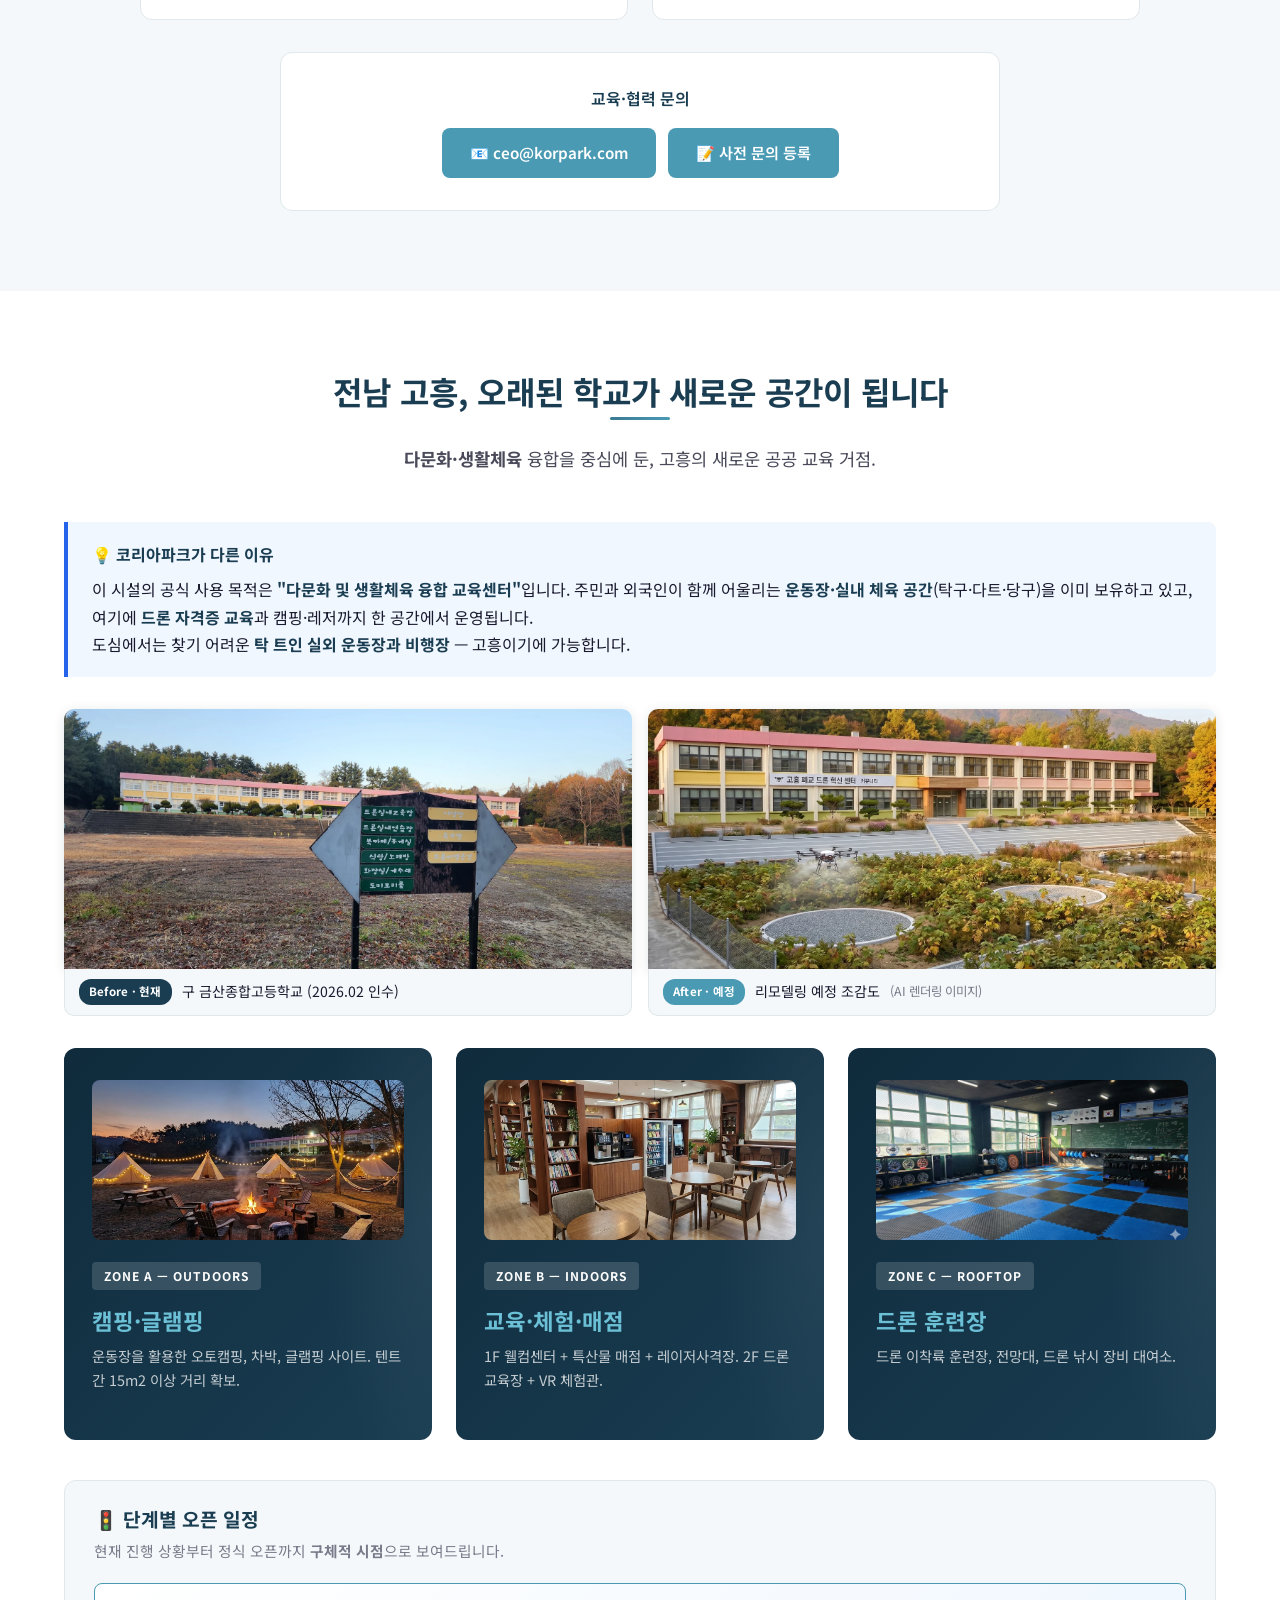
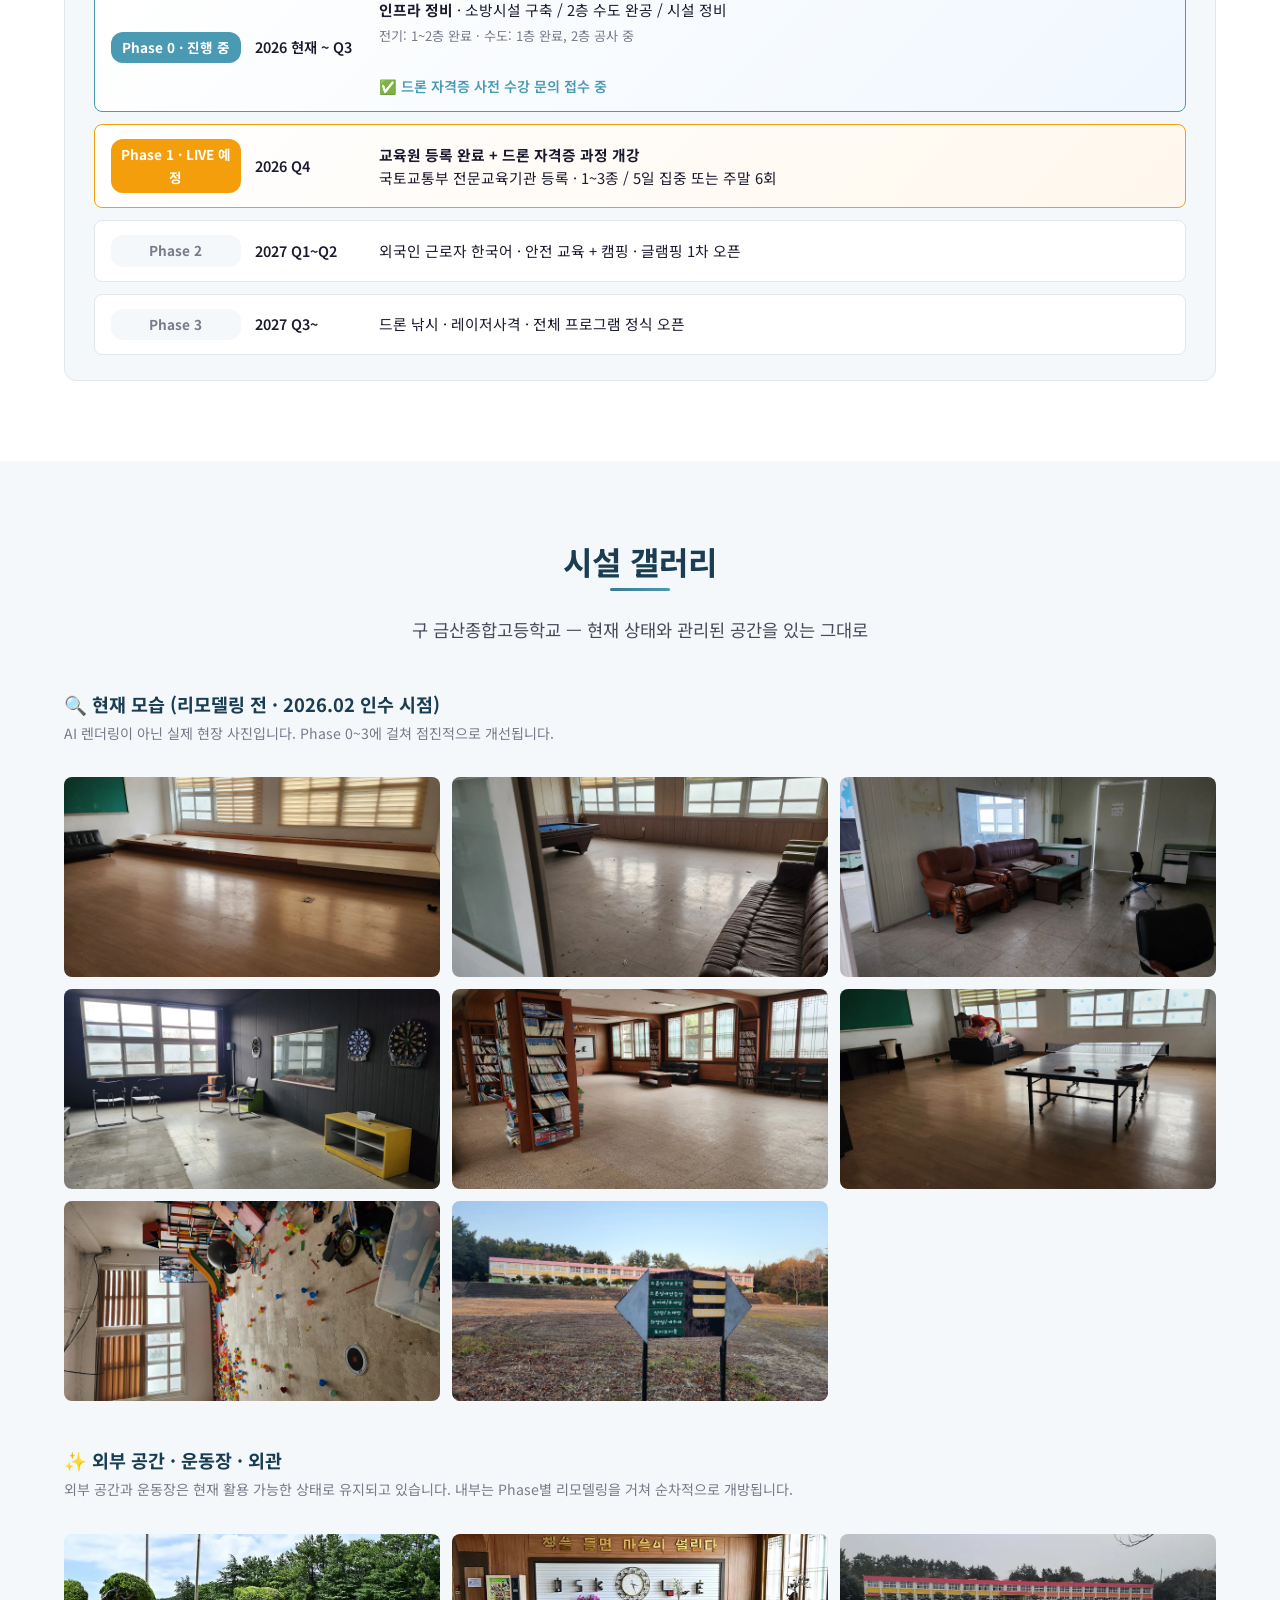
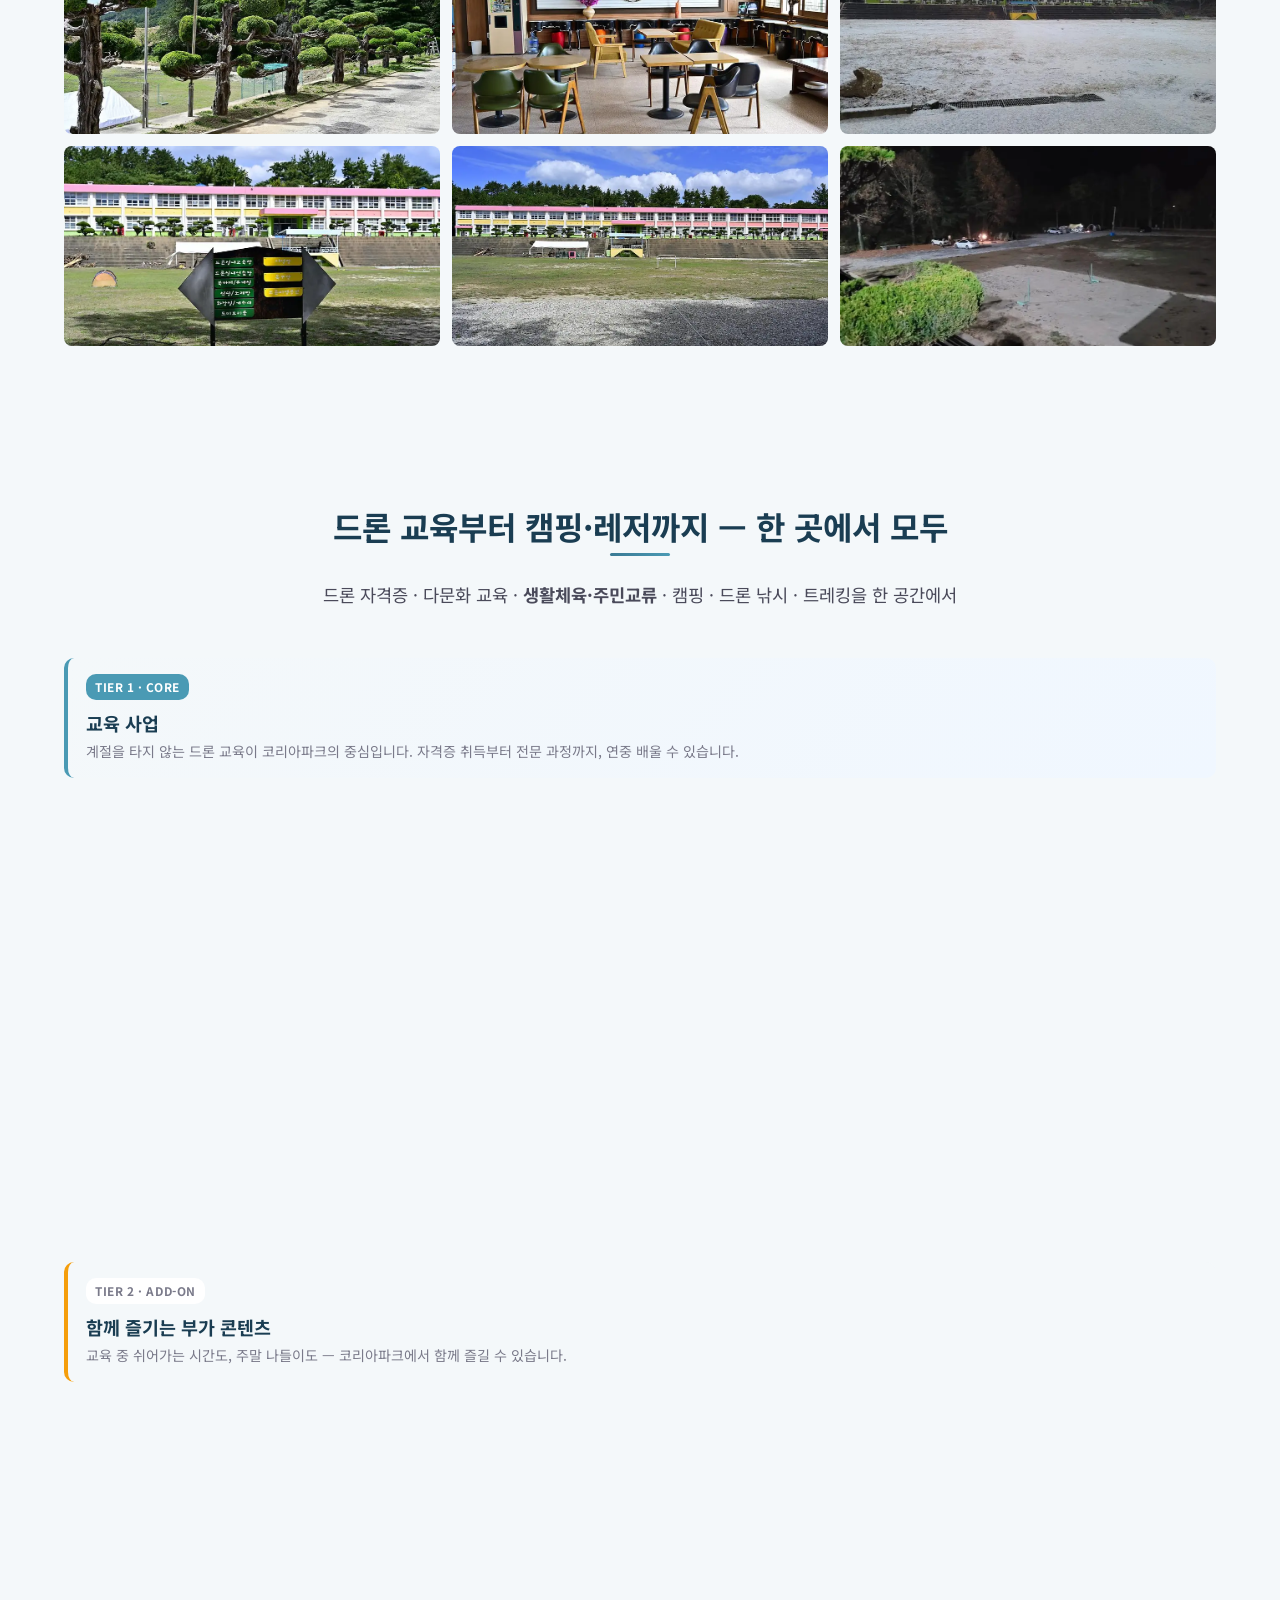
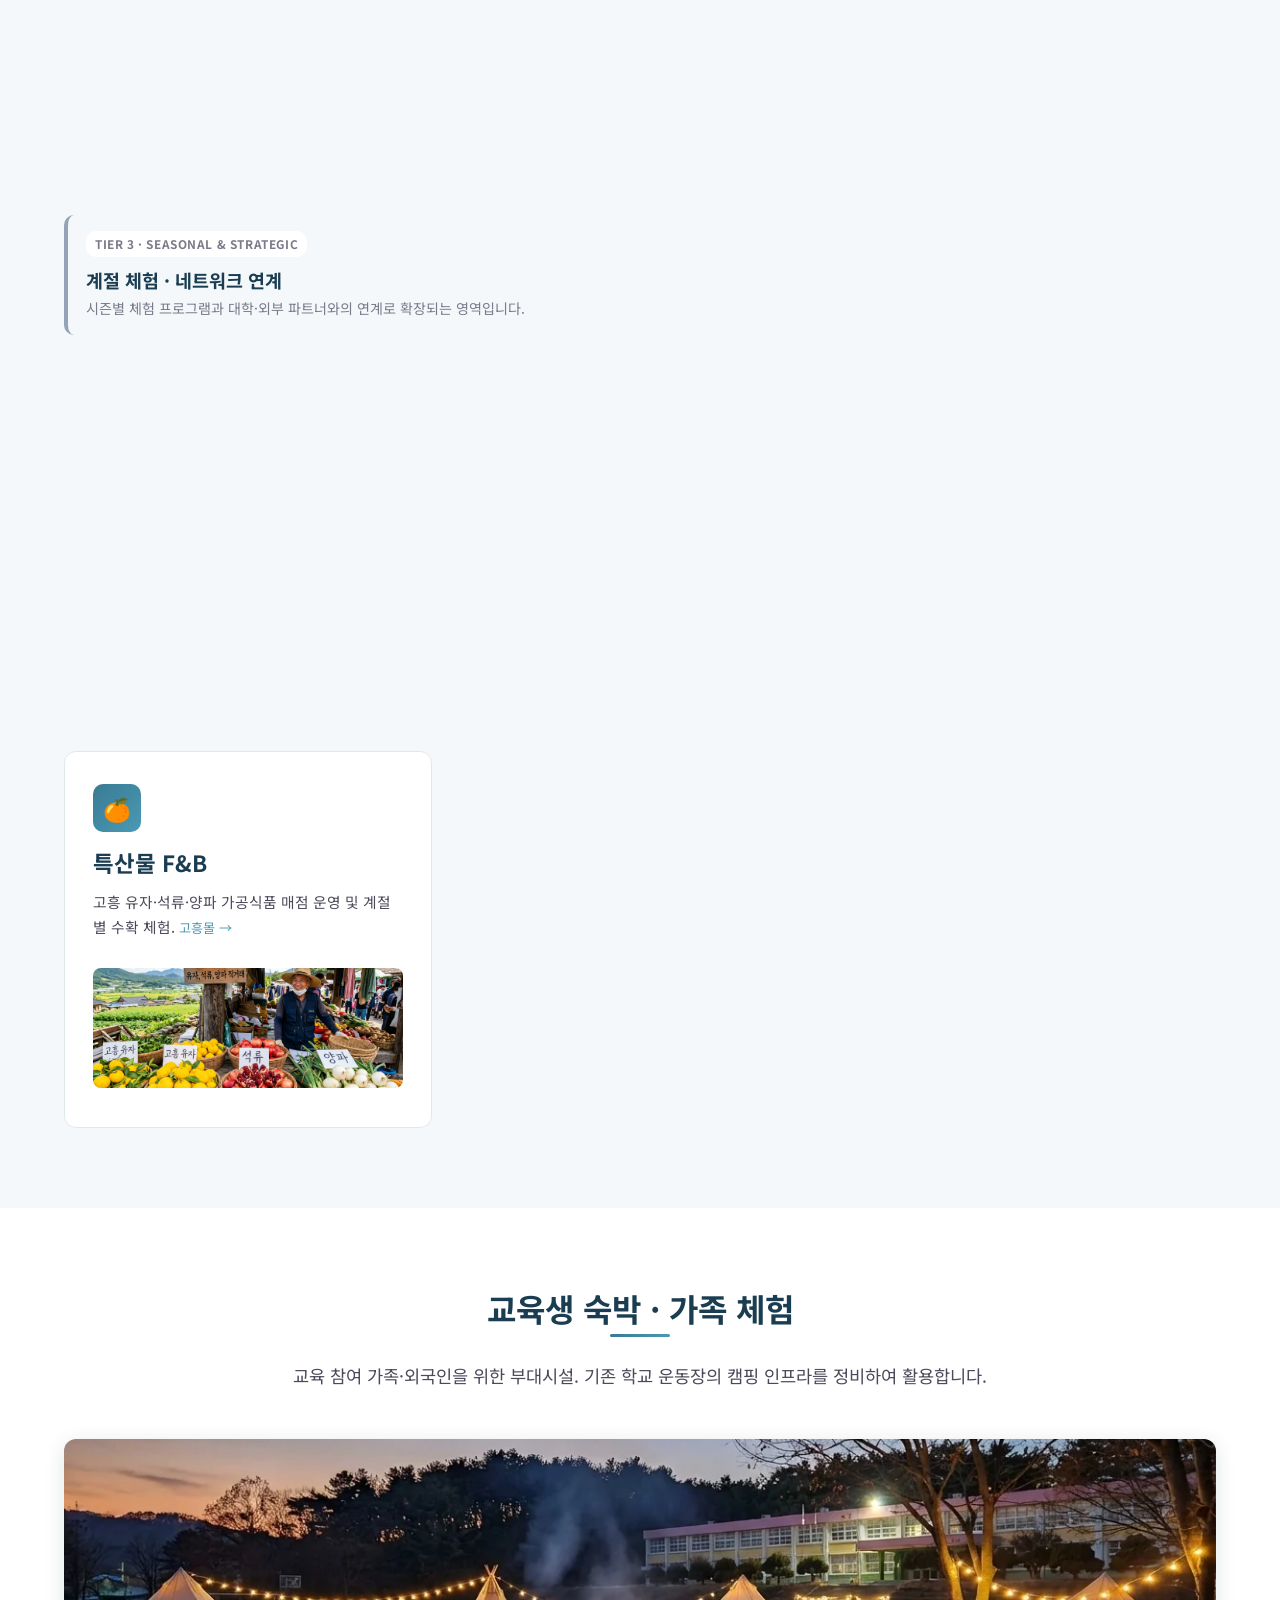
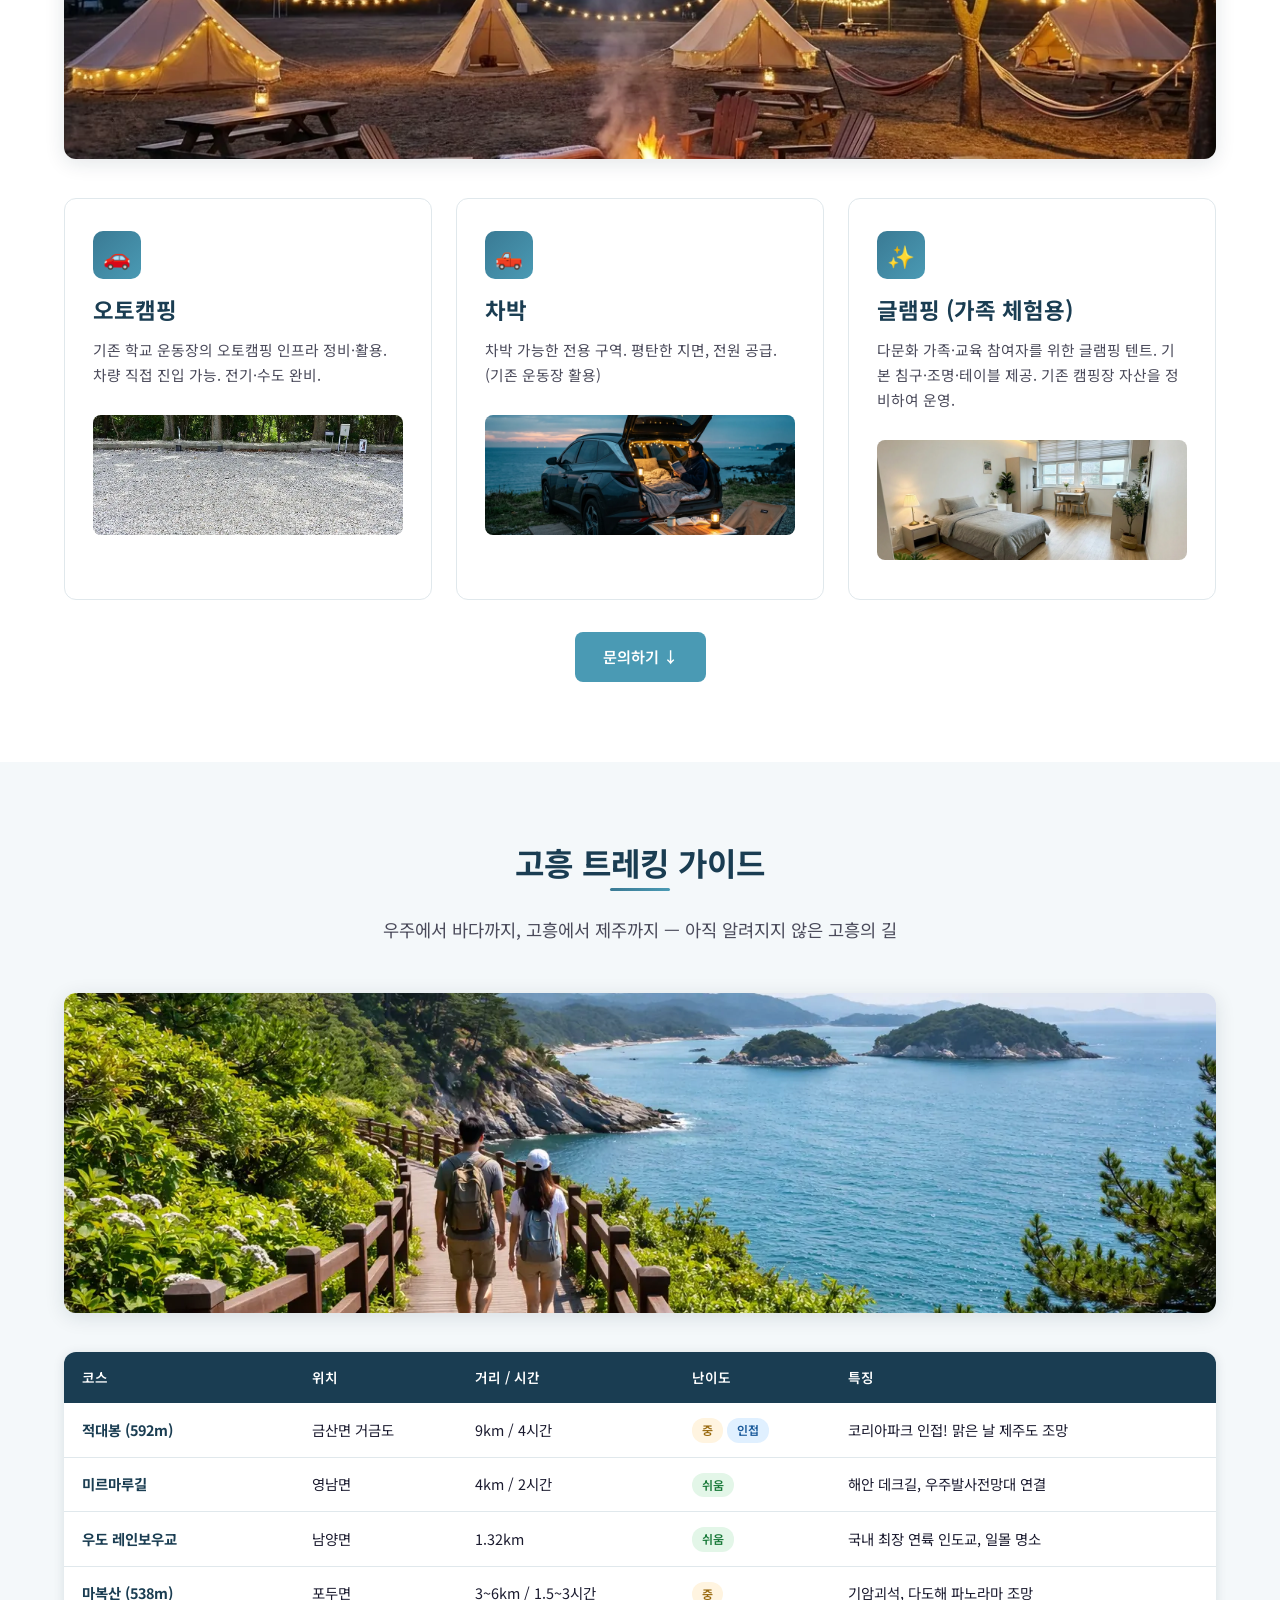
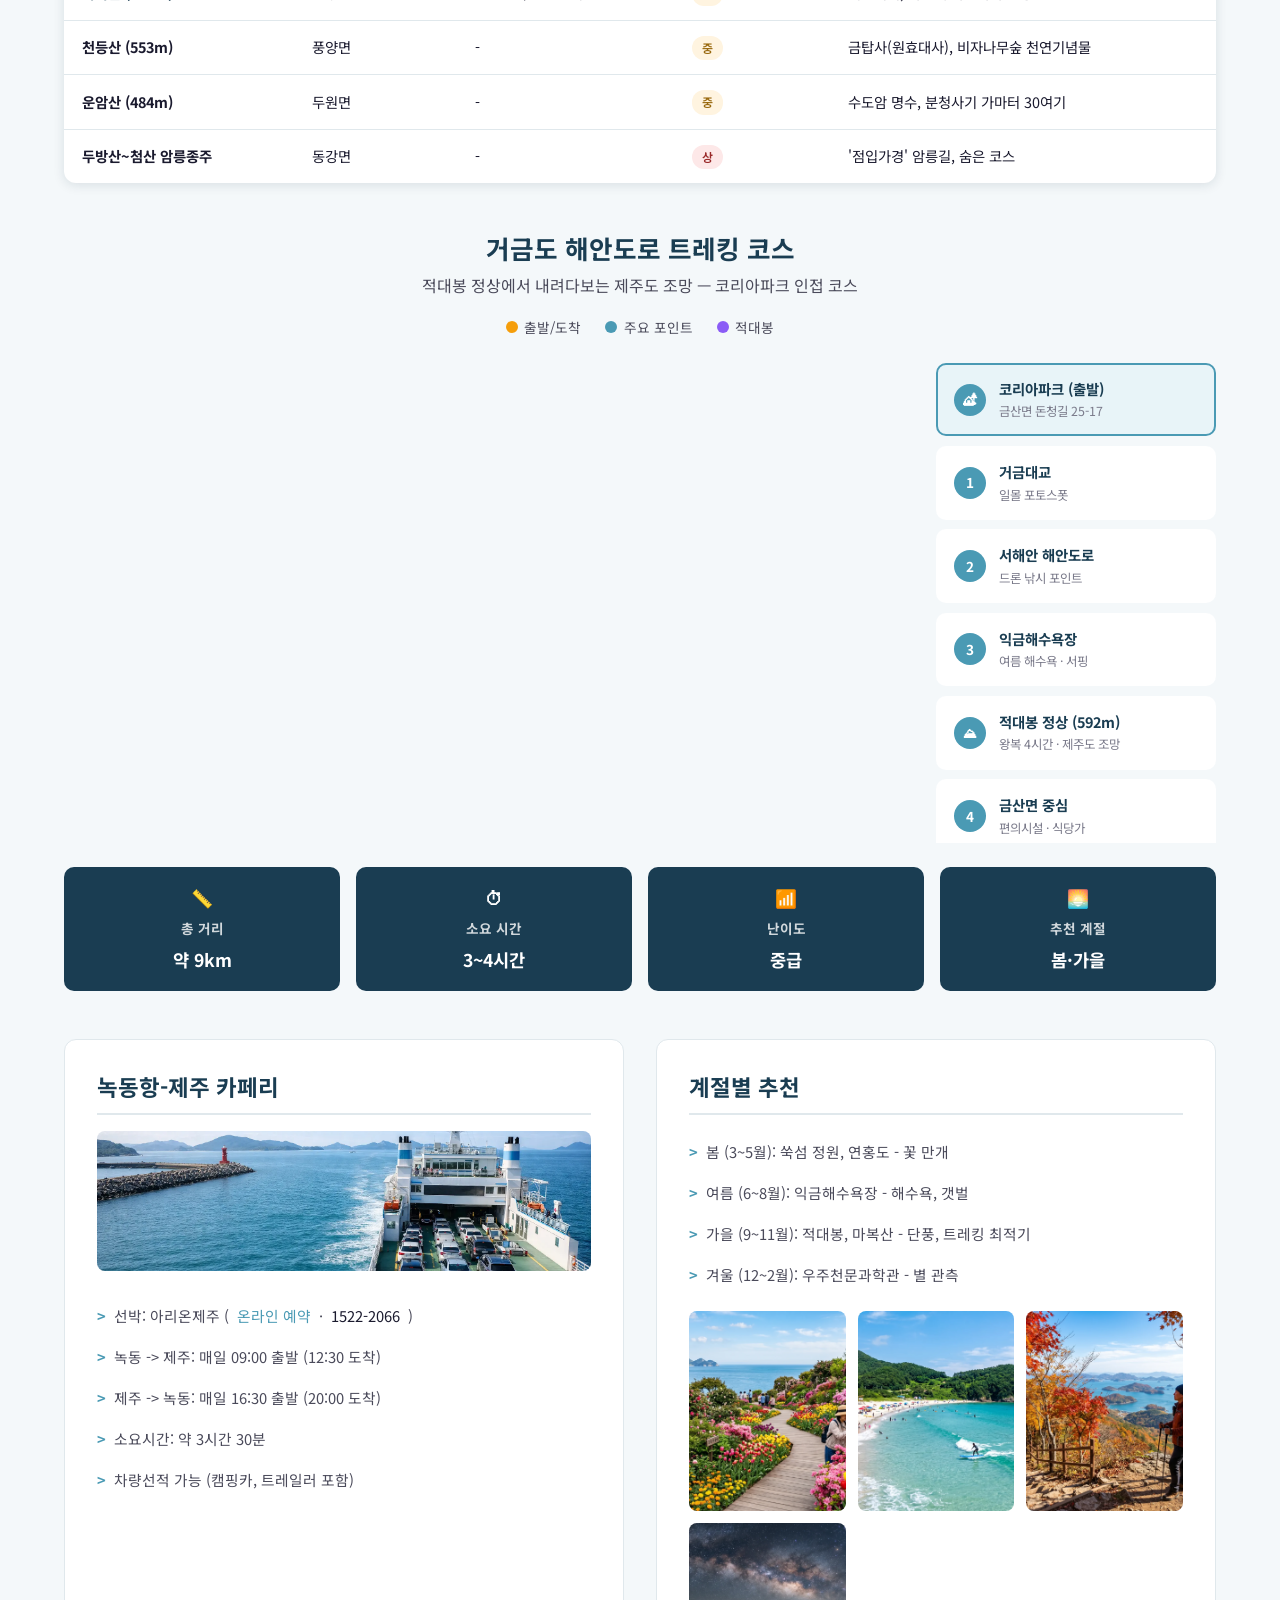
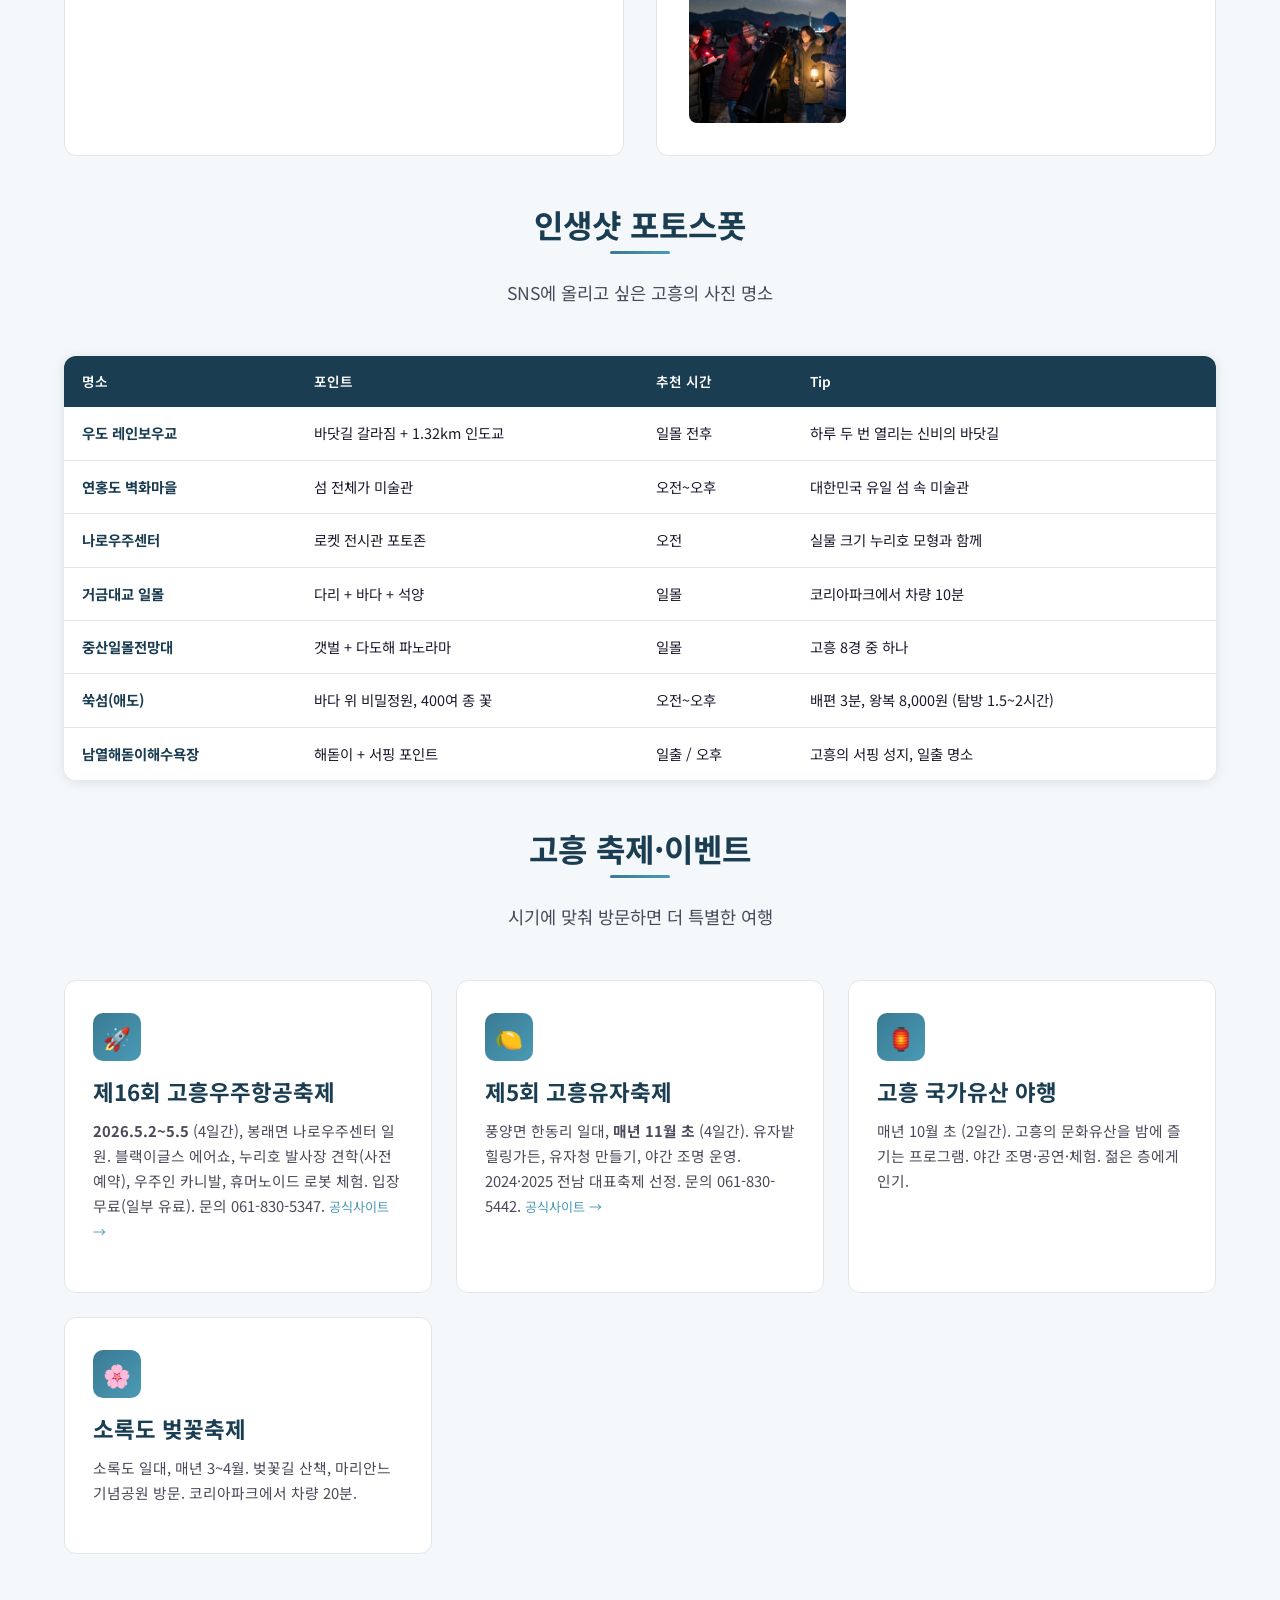
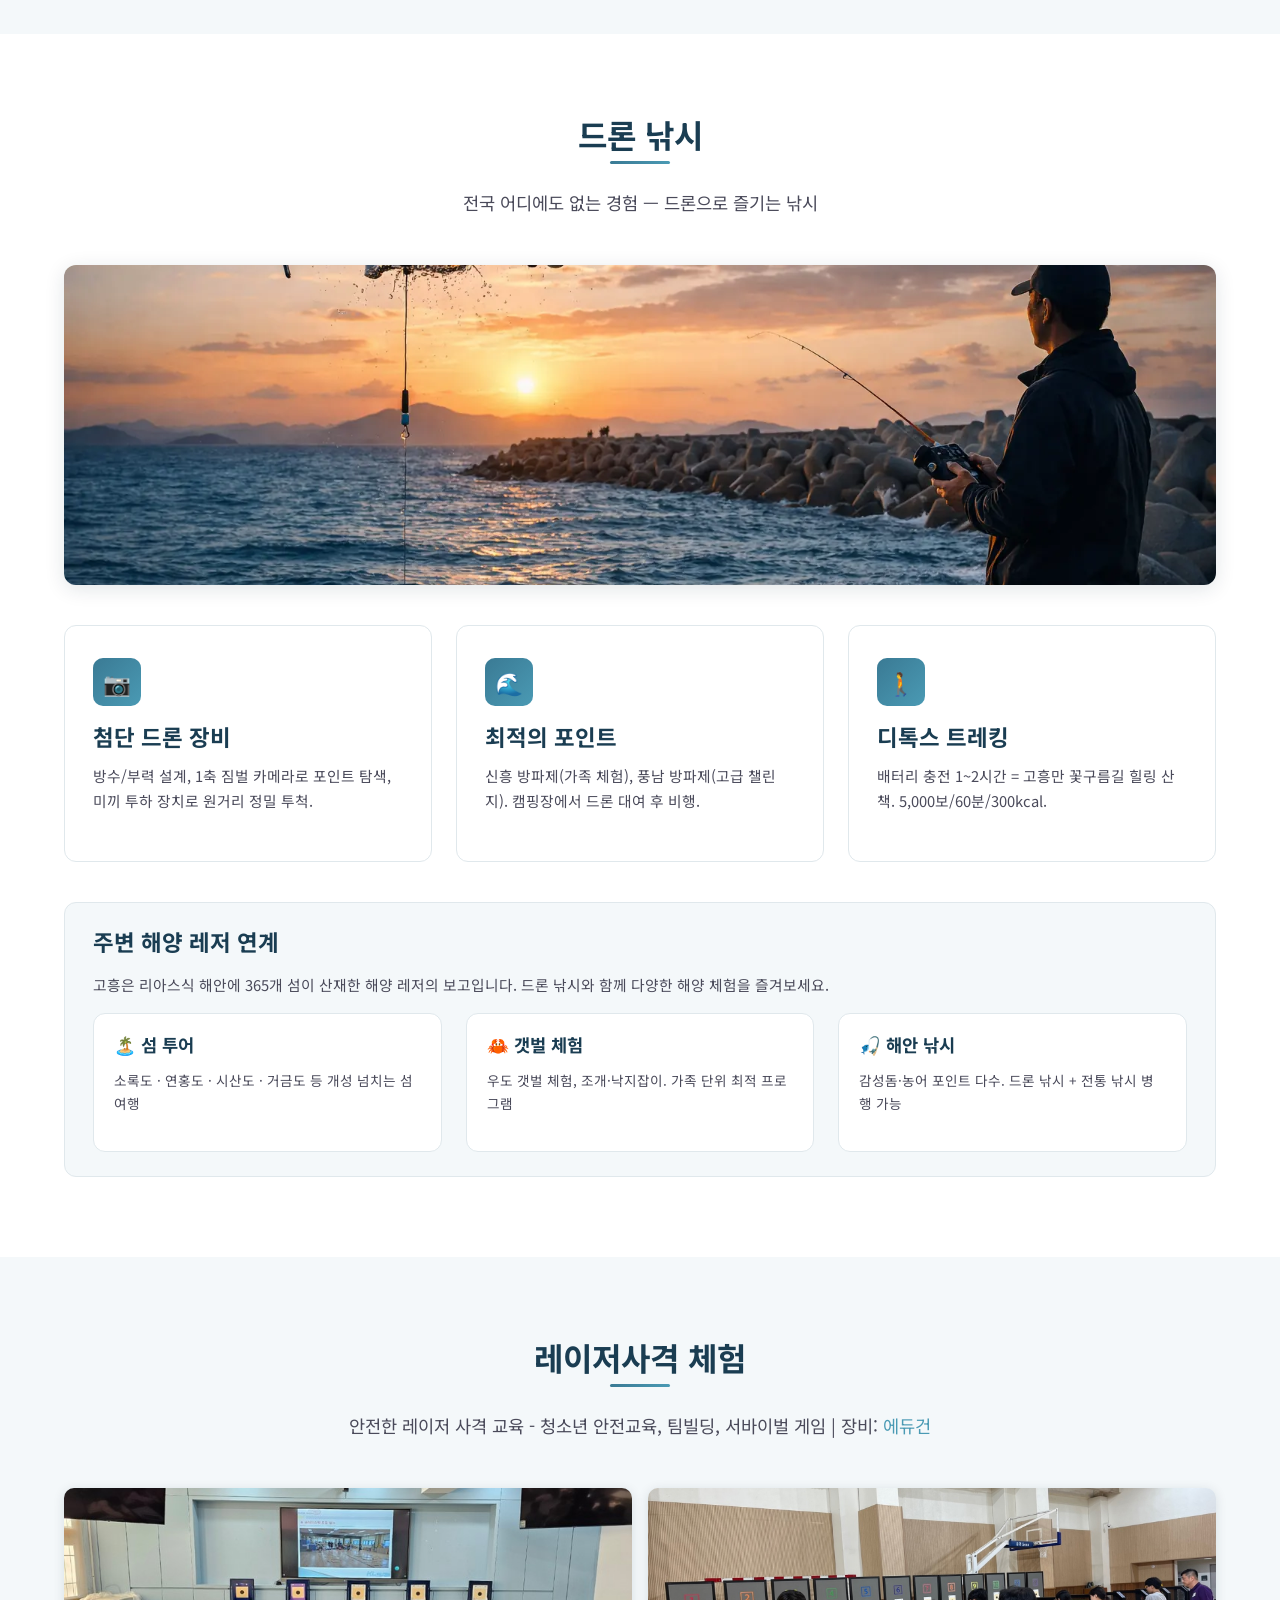
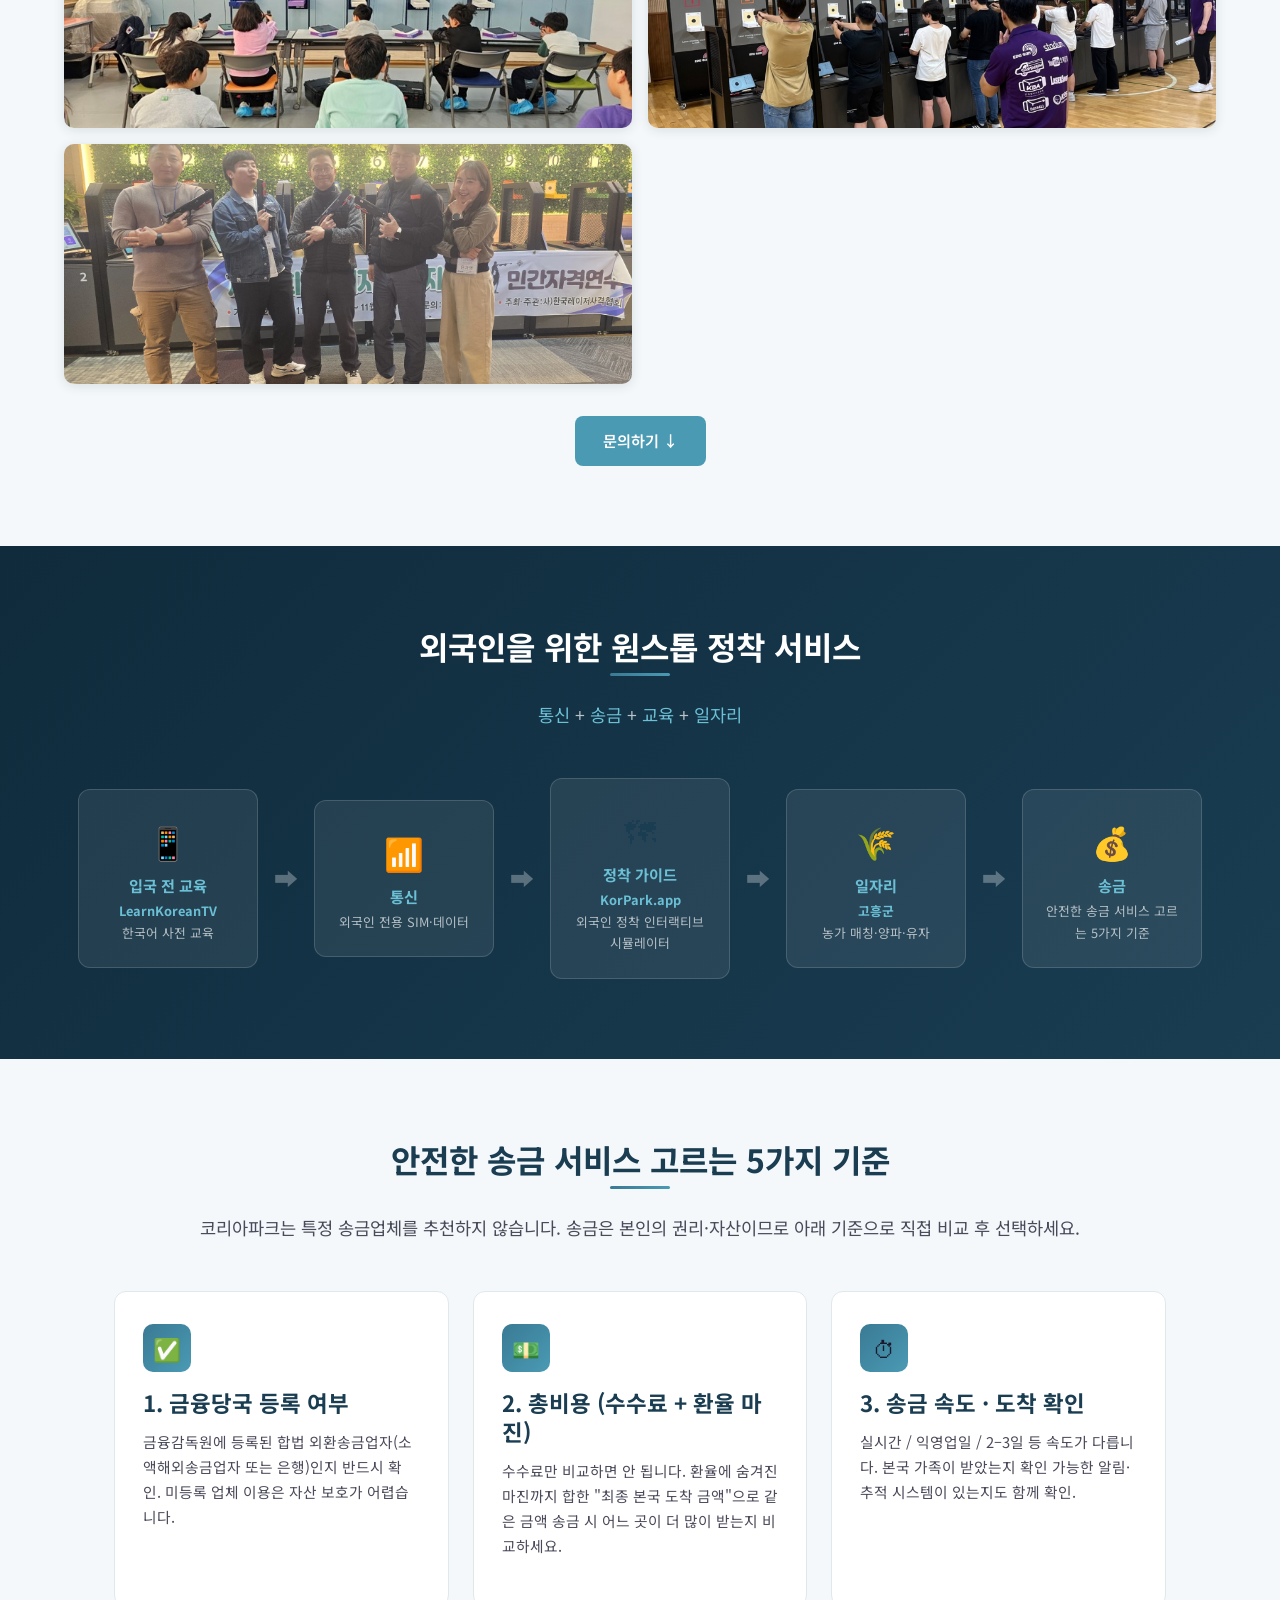
==== commit af4b178c: "Step 4: 푸터 영문 표기 통일 (Multicultural Drone → Community Sports) 푸터 'Multicultural Drone Education Cente" ====
--- a/index.html
+++ b/index.html
@@ -1184,7 +1184,7 @@
         상호: 코리아파크 &middot; 대표: 홍석찬 &middot; 사업자등록: 2026.02.10
       </p>
       <p style="font-size: 0.8rem; color: rgba(255,255,255,0.35); margin: 0;">
-        &copy; 2026 KorPark. Multicultural Drone Education Center / Camping / Laser Shooting<br>
+        &copy; 2026 KorPark. Multicultural & Community Sports Education Center / Camping / Laser Shooting<br>
         25-17, Doncheong-gil, Geumsan, Goheung, Jeonnam, Korea
       </p>
     </div>
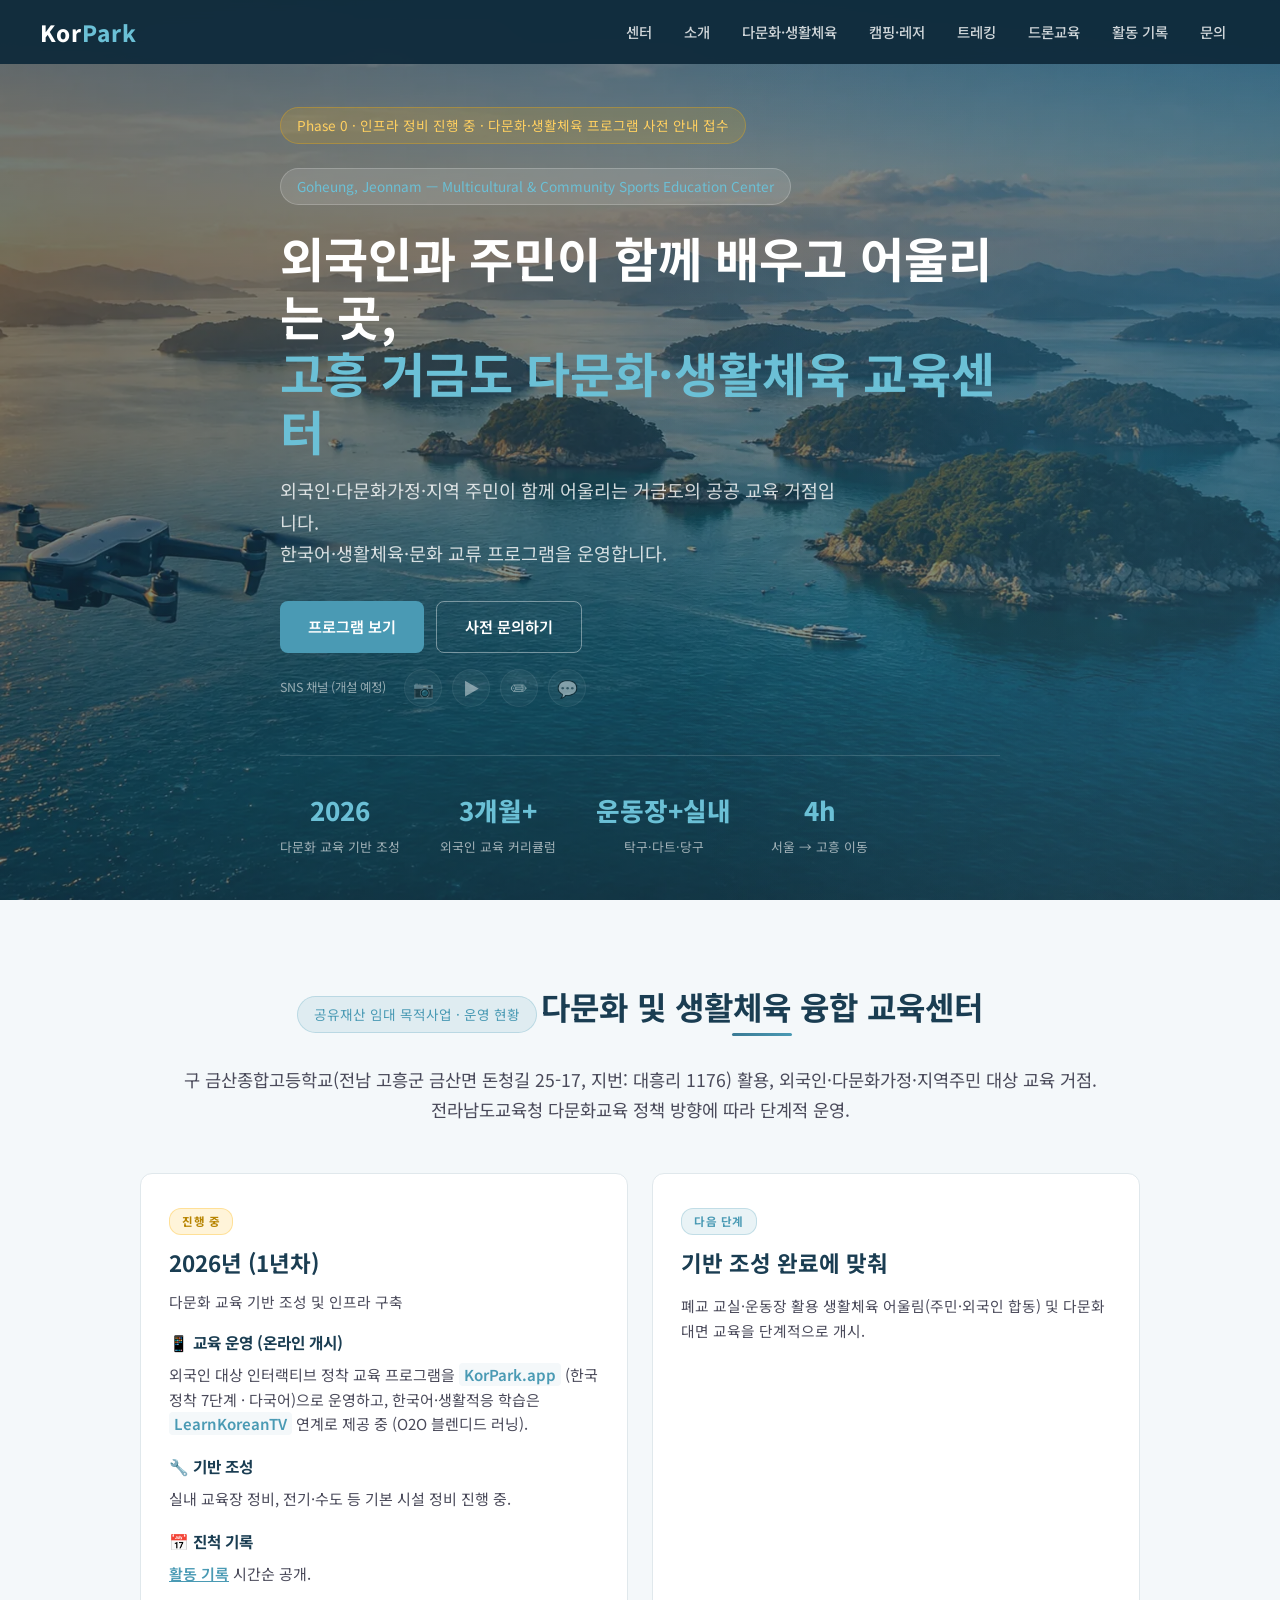
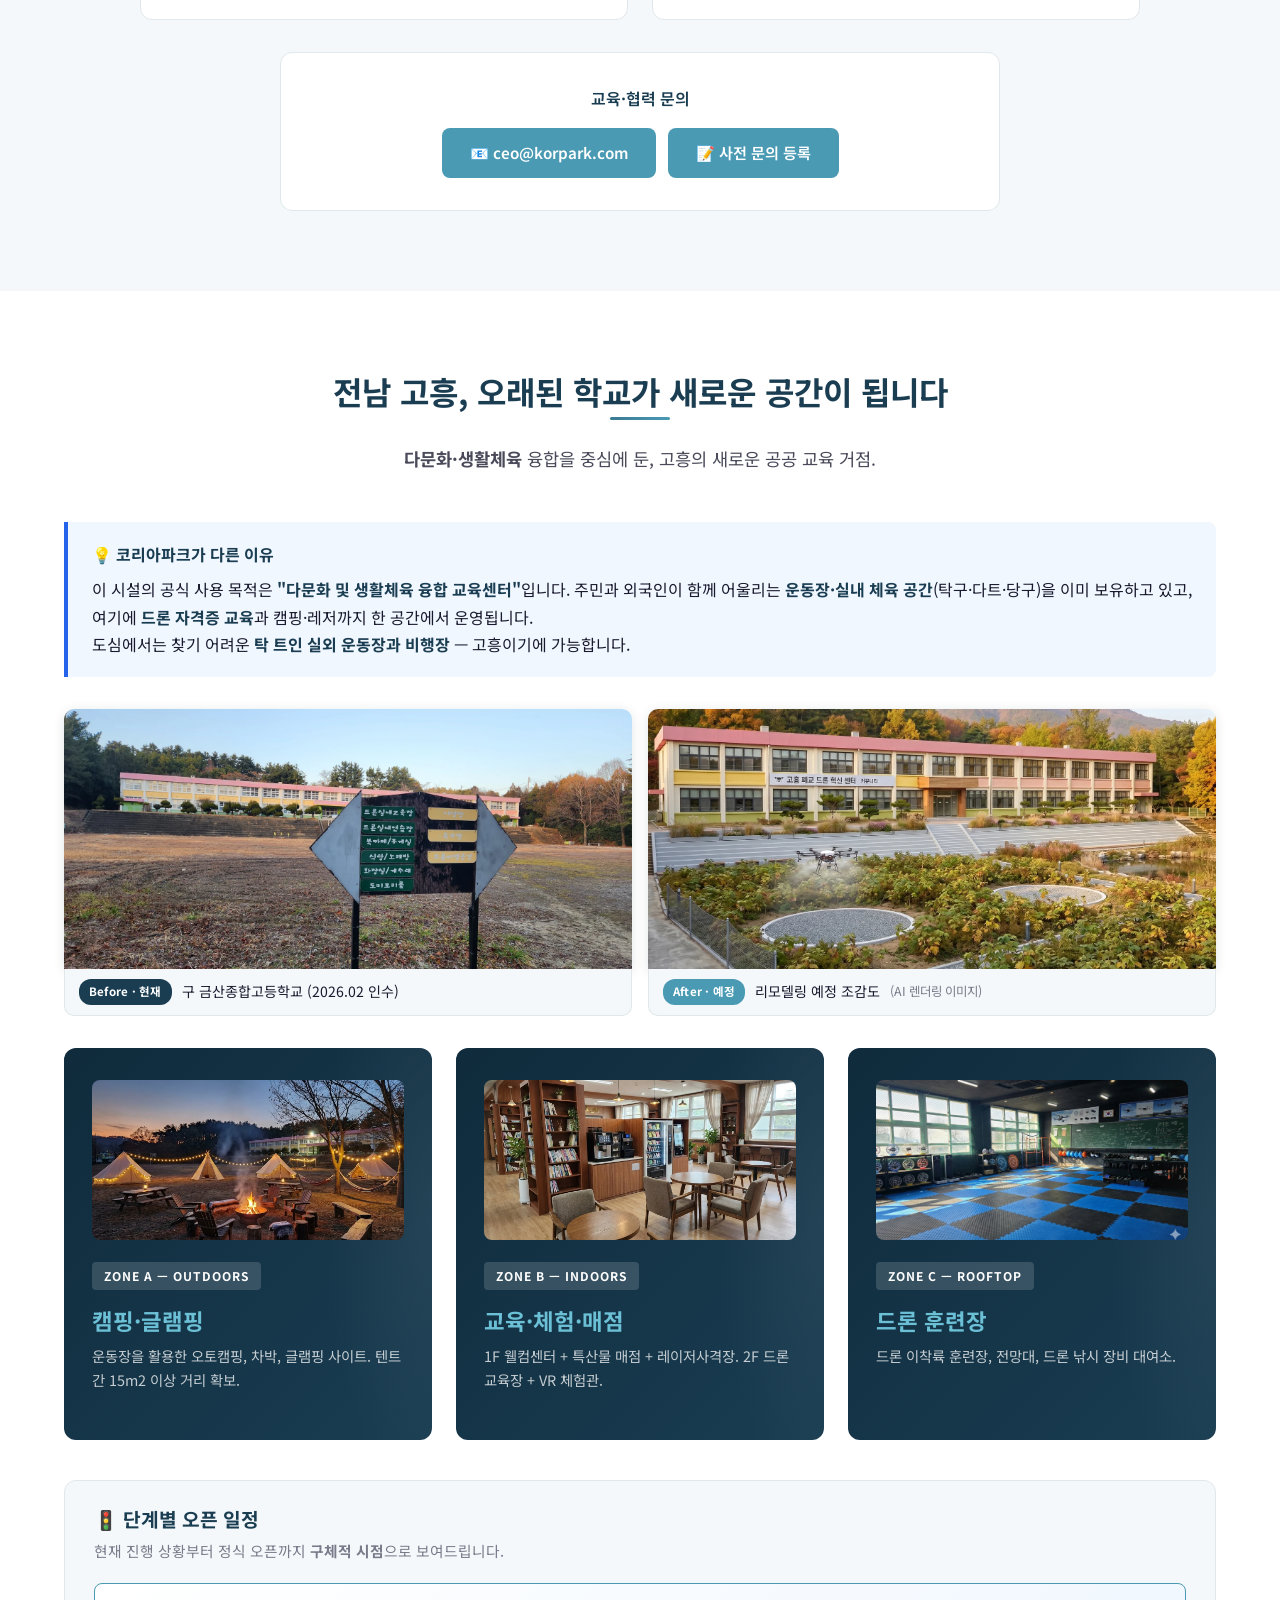
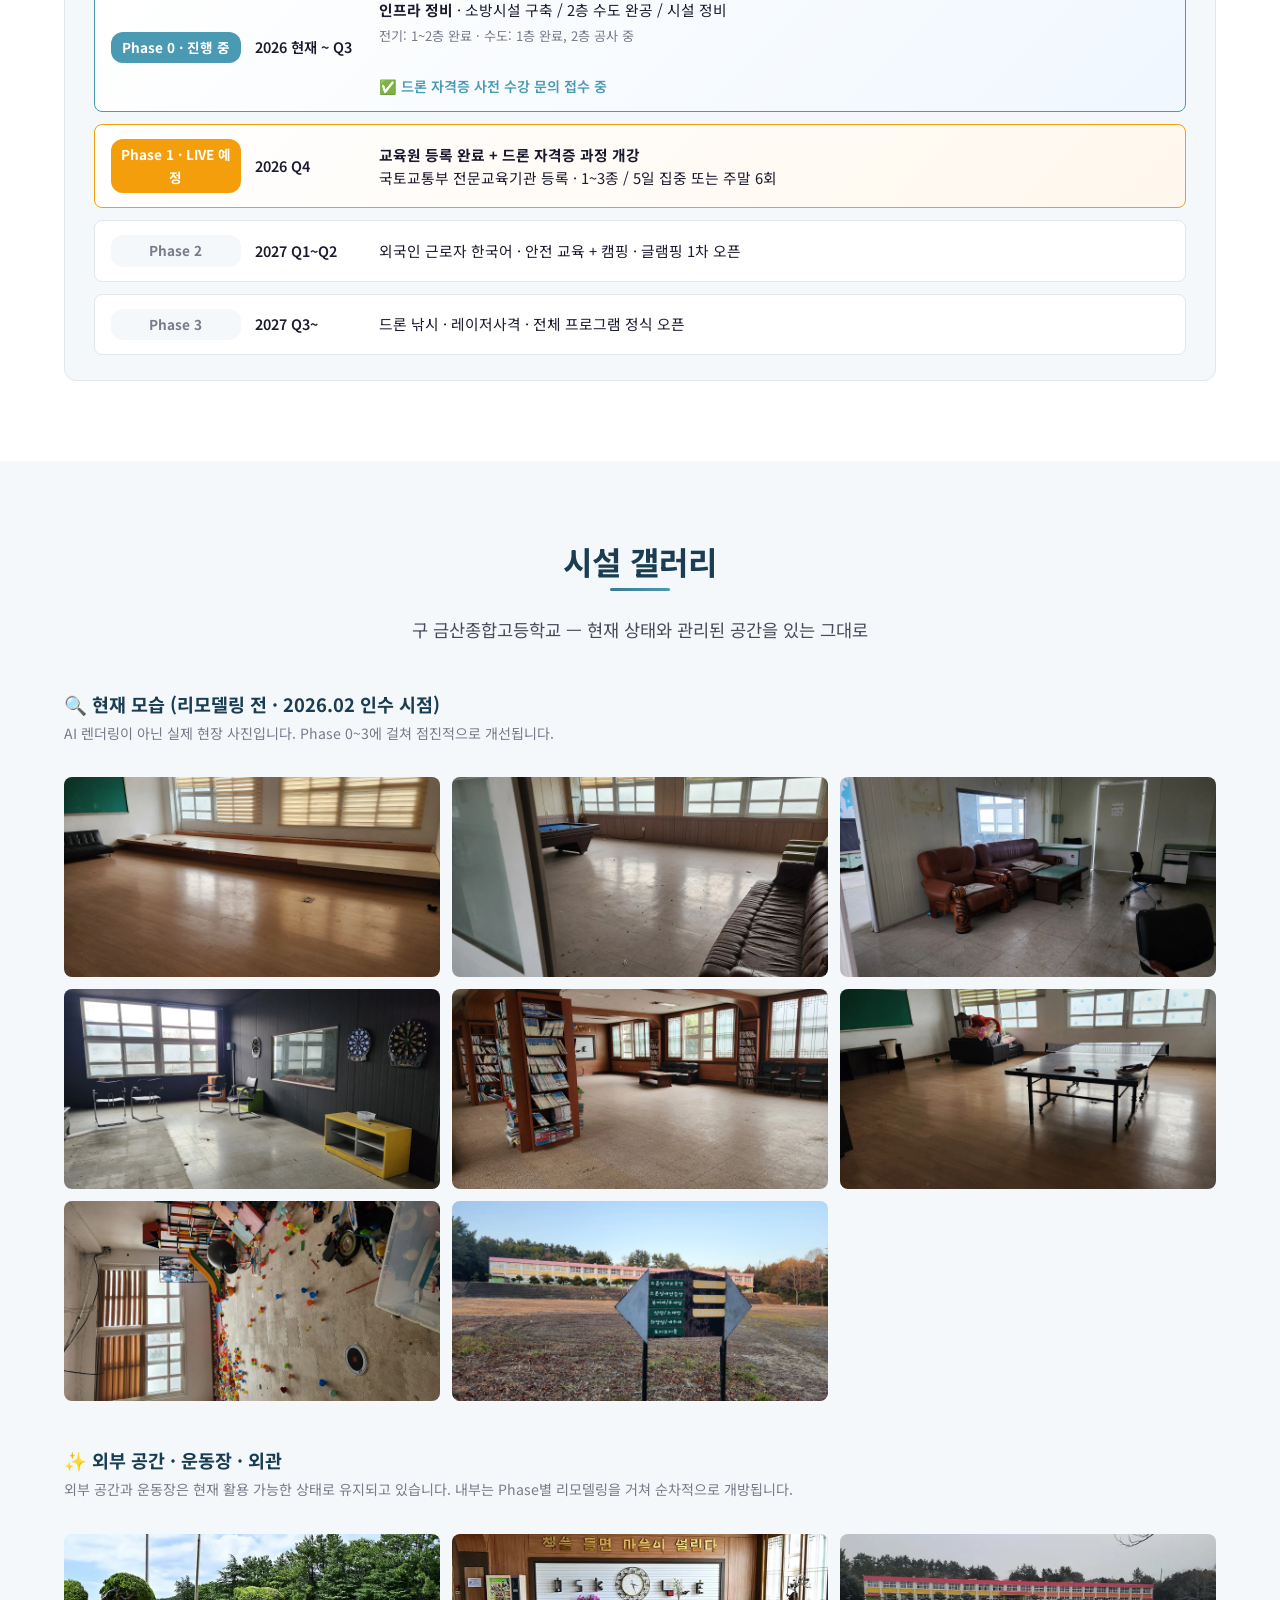
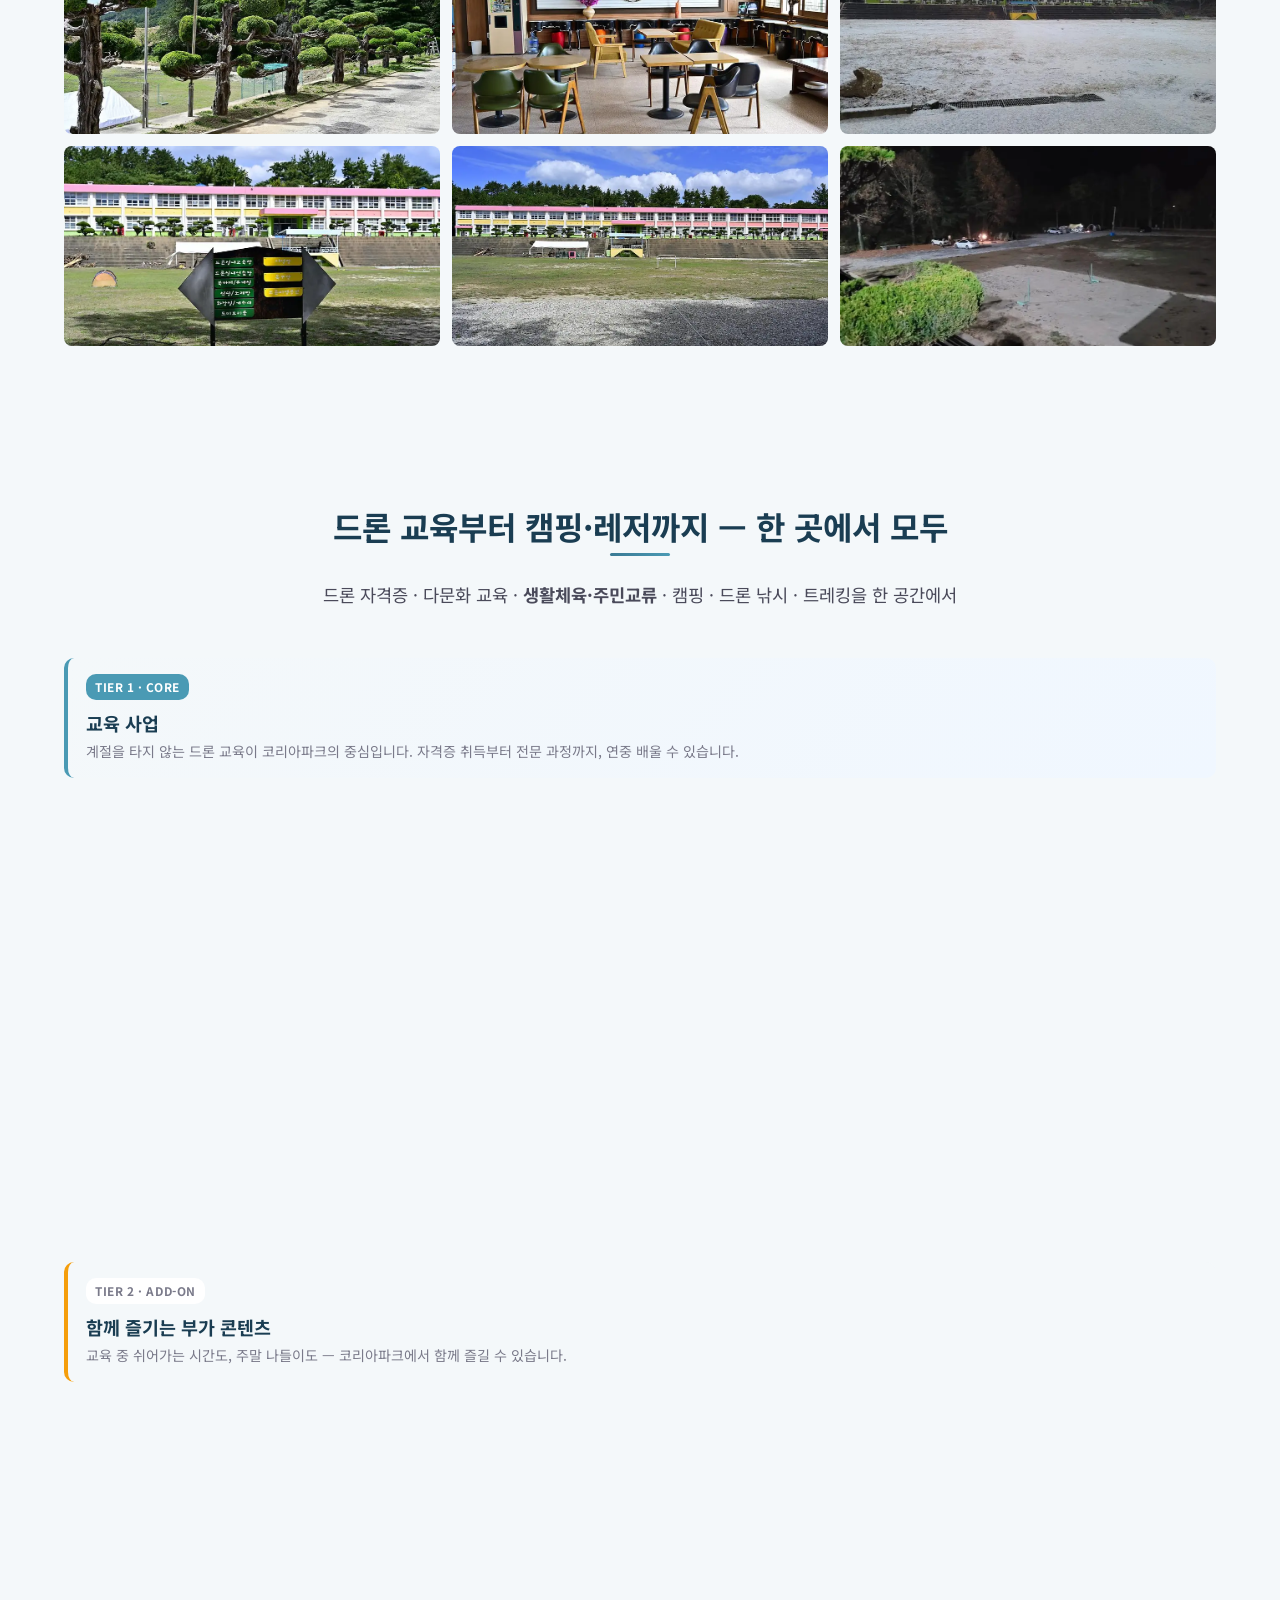
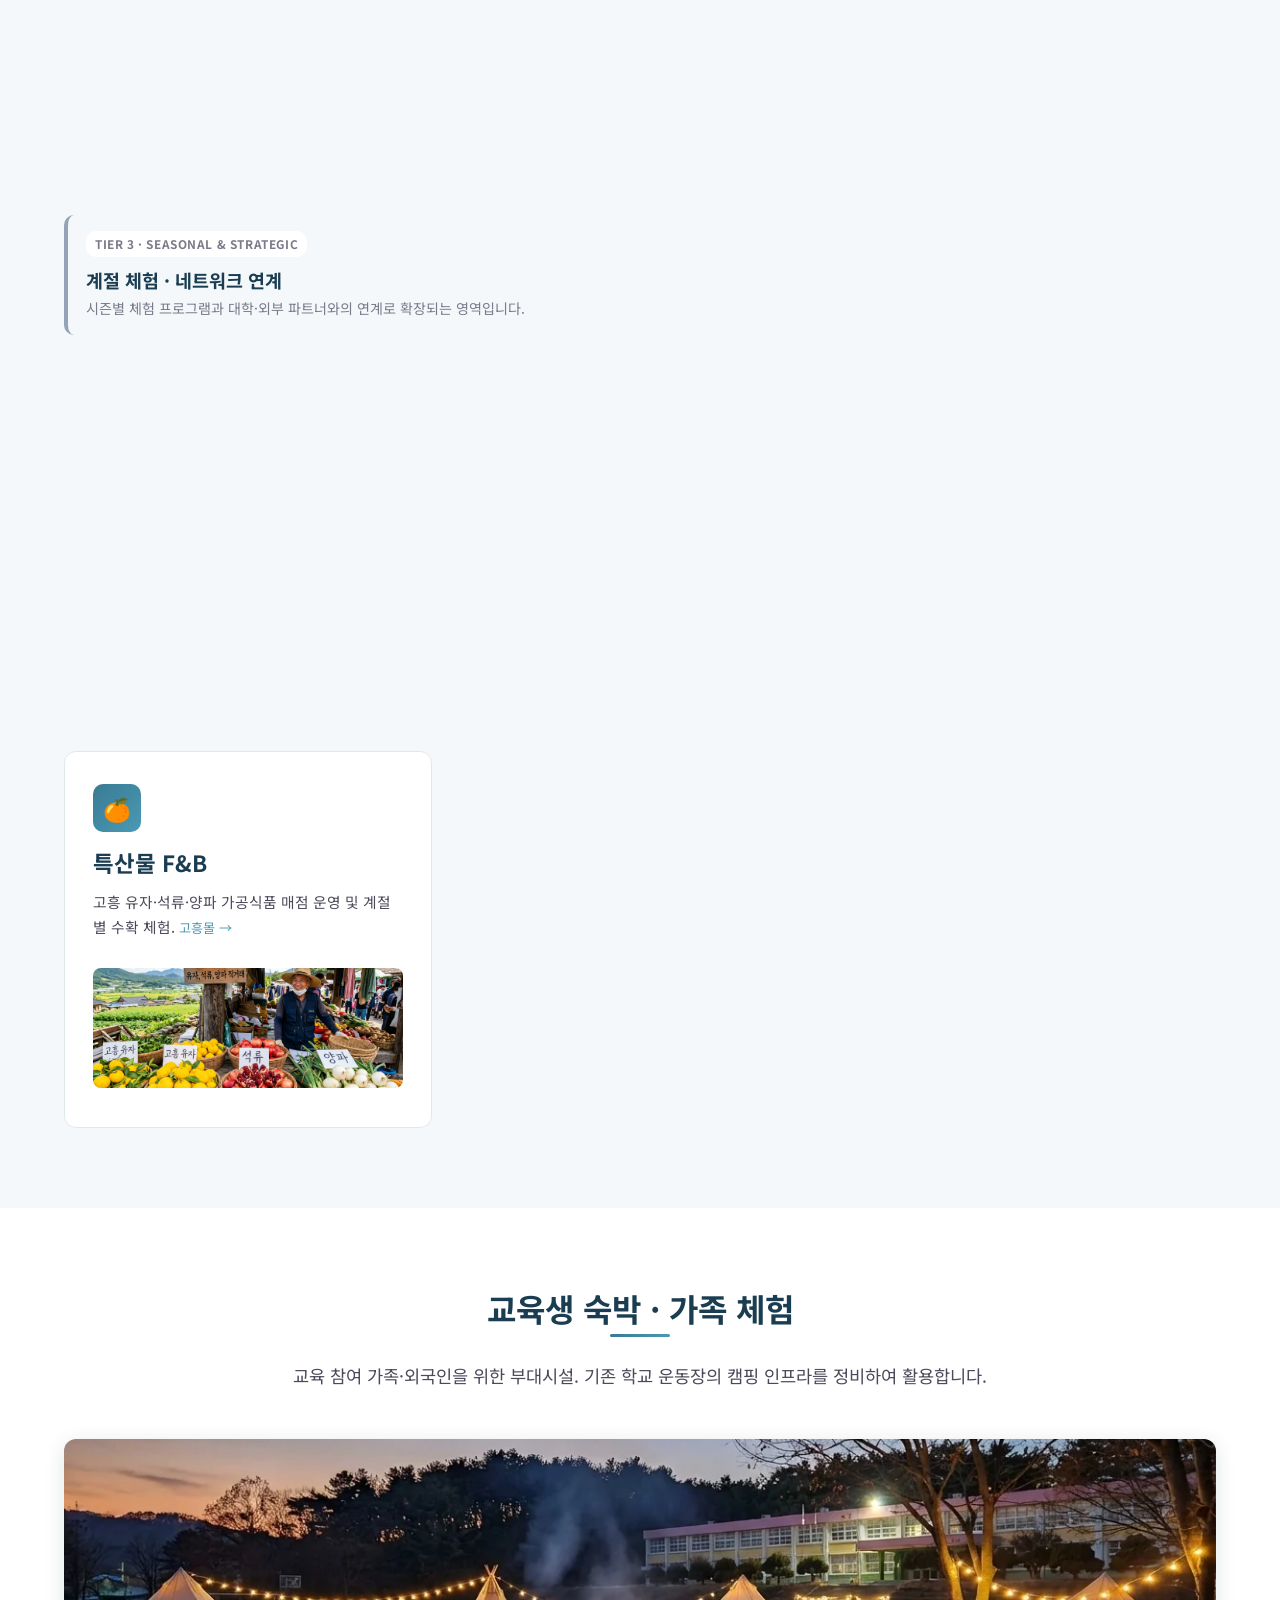
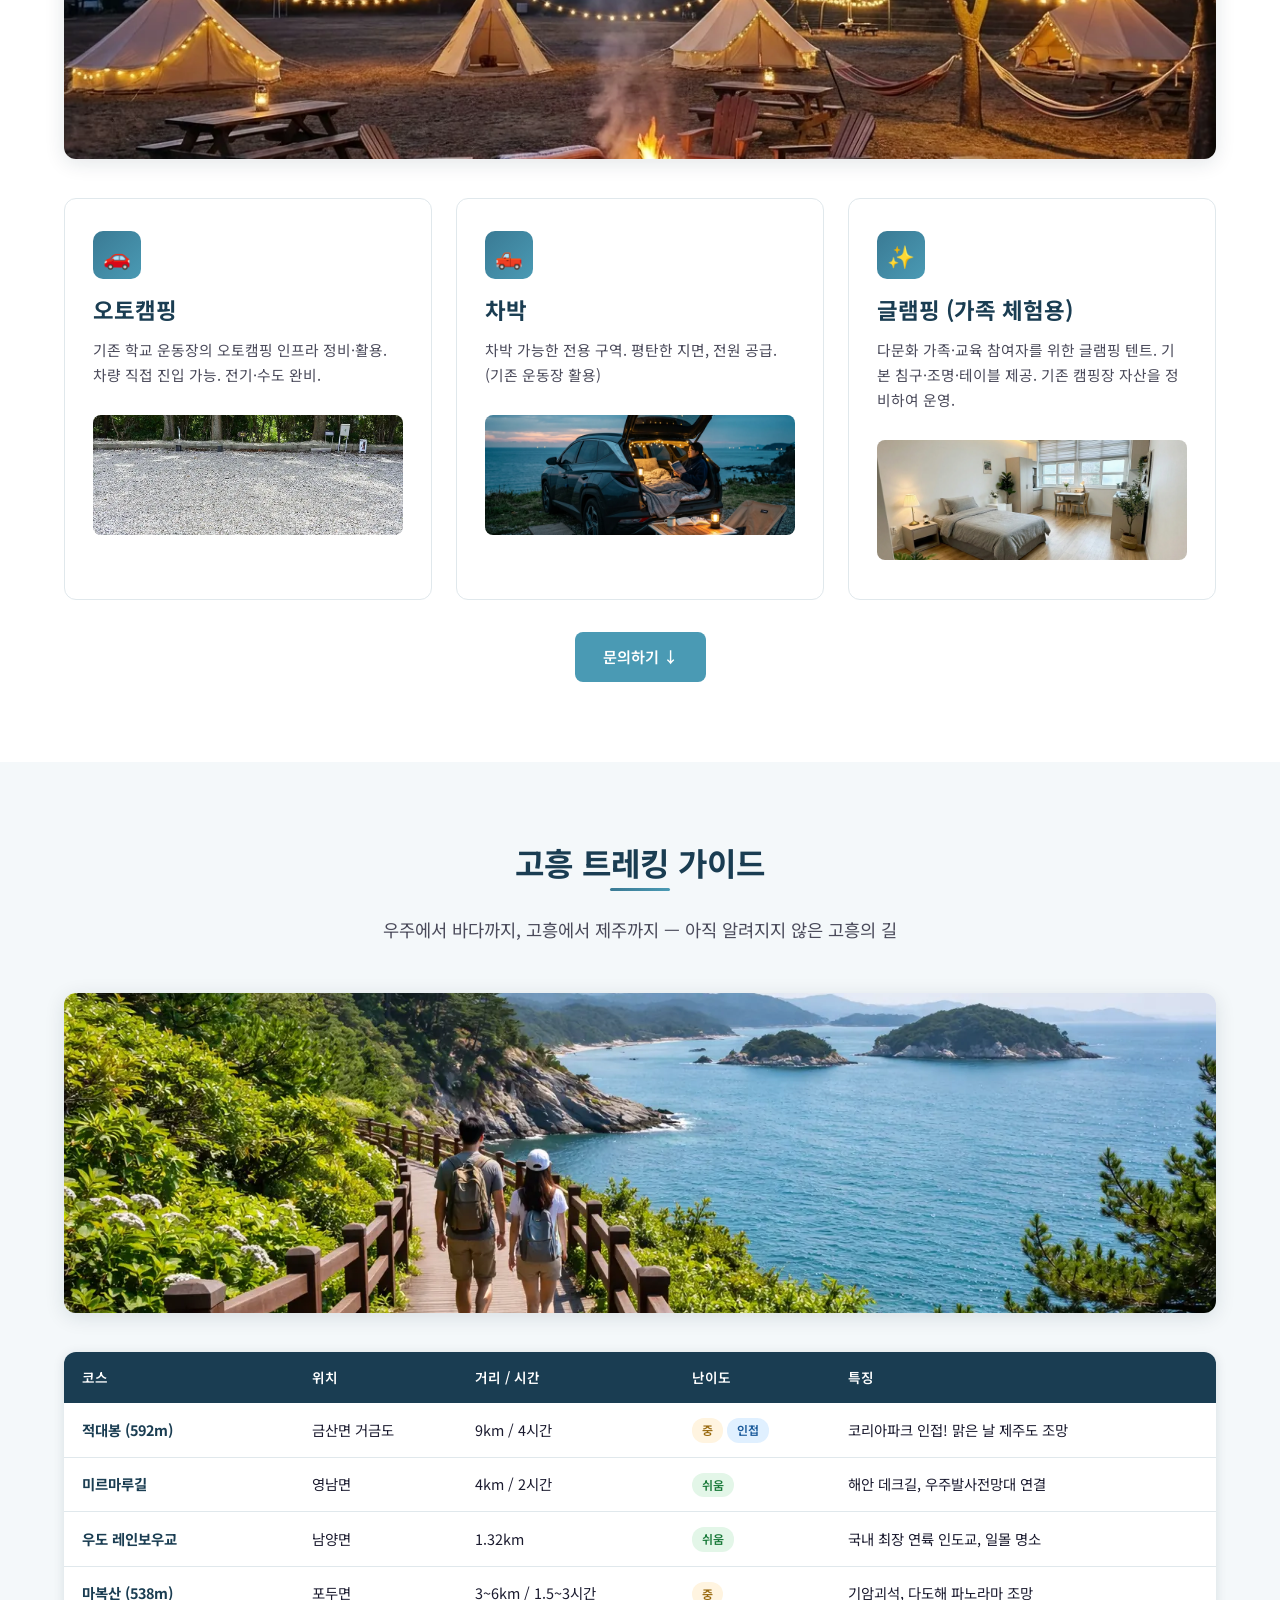
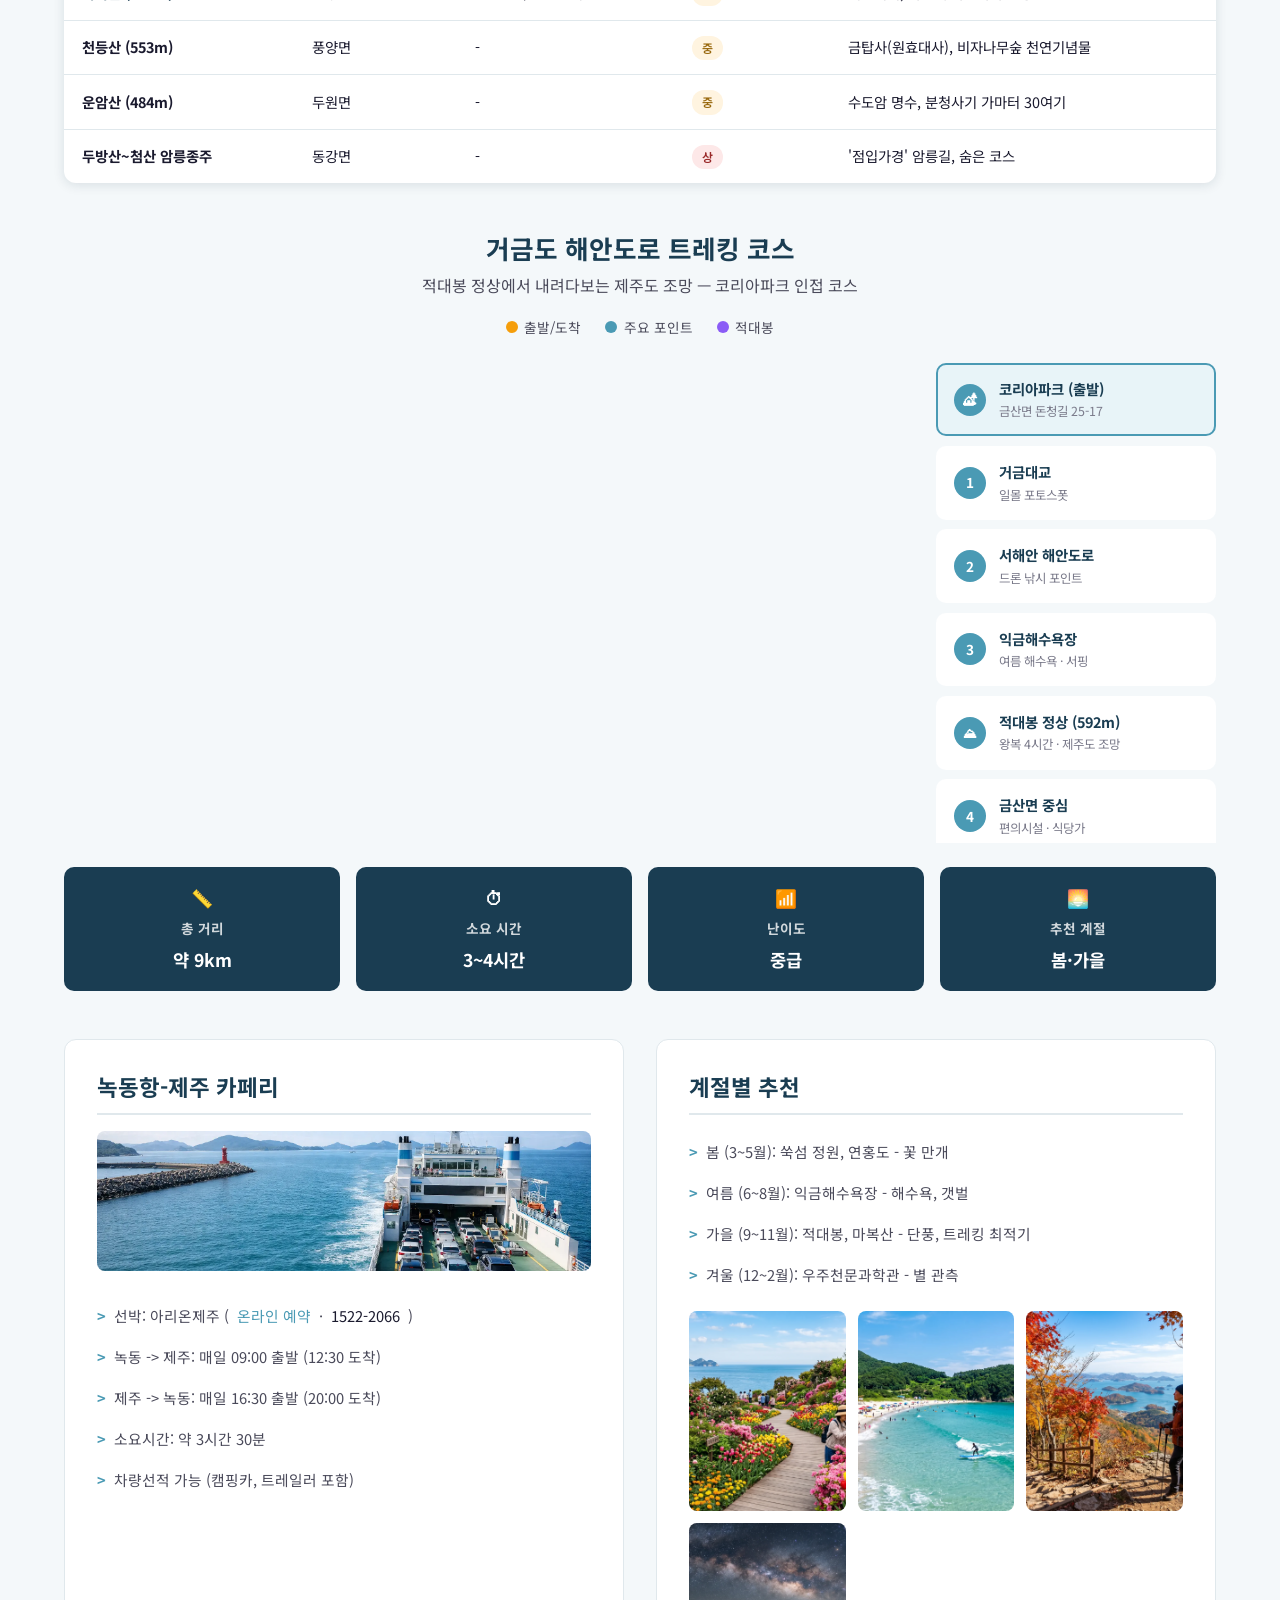
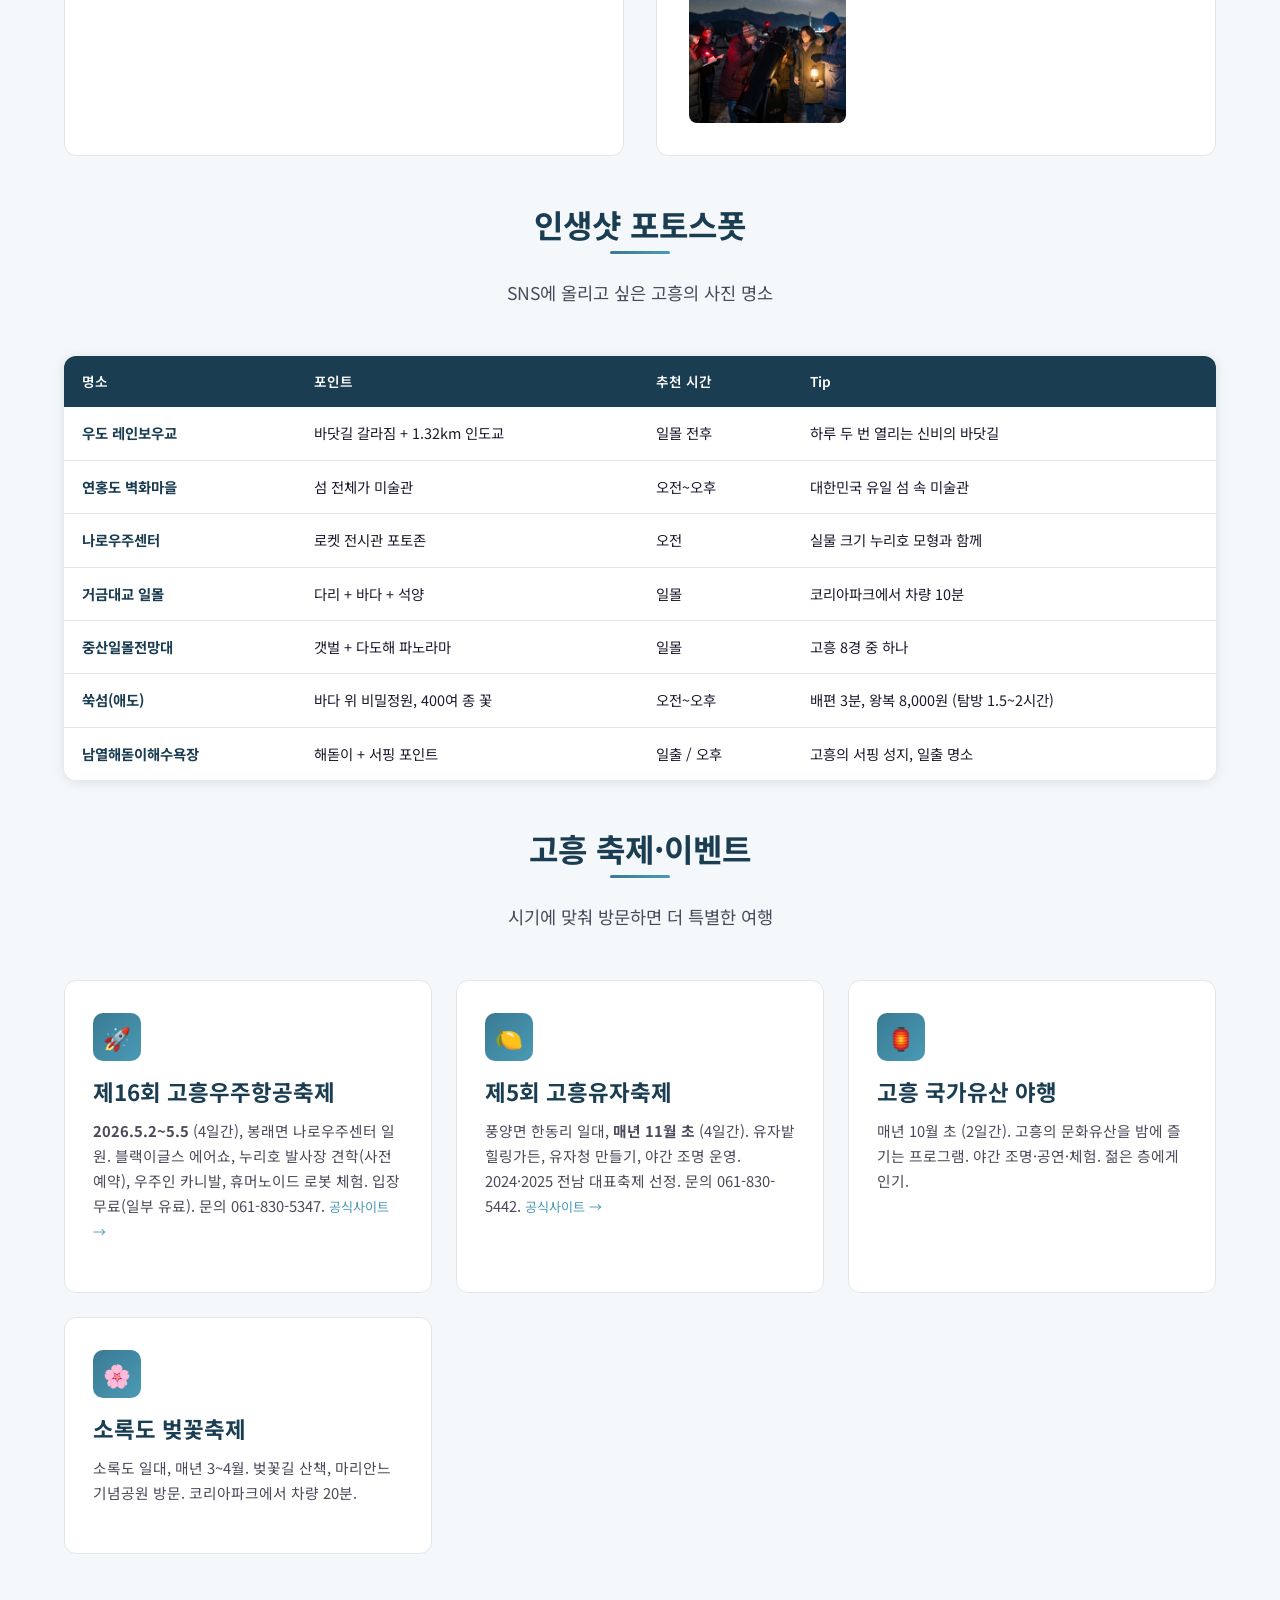
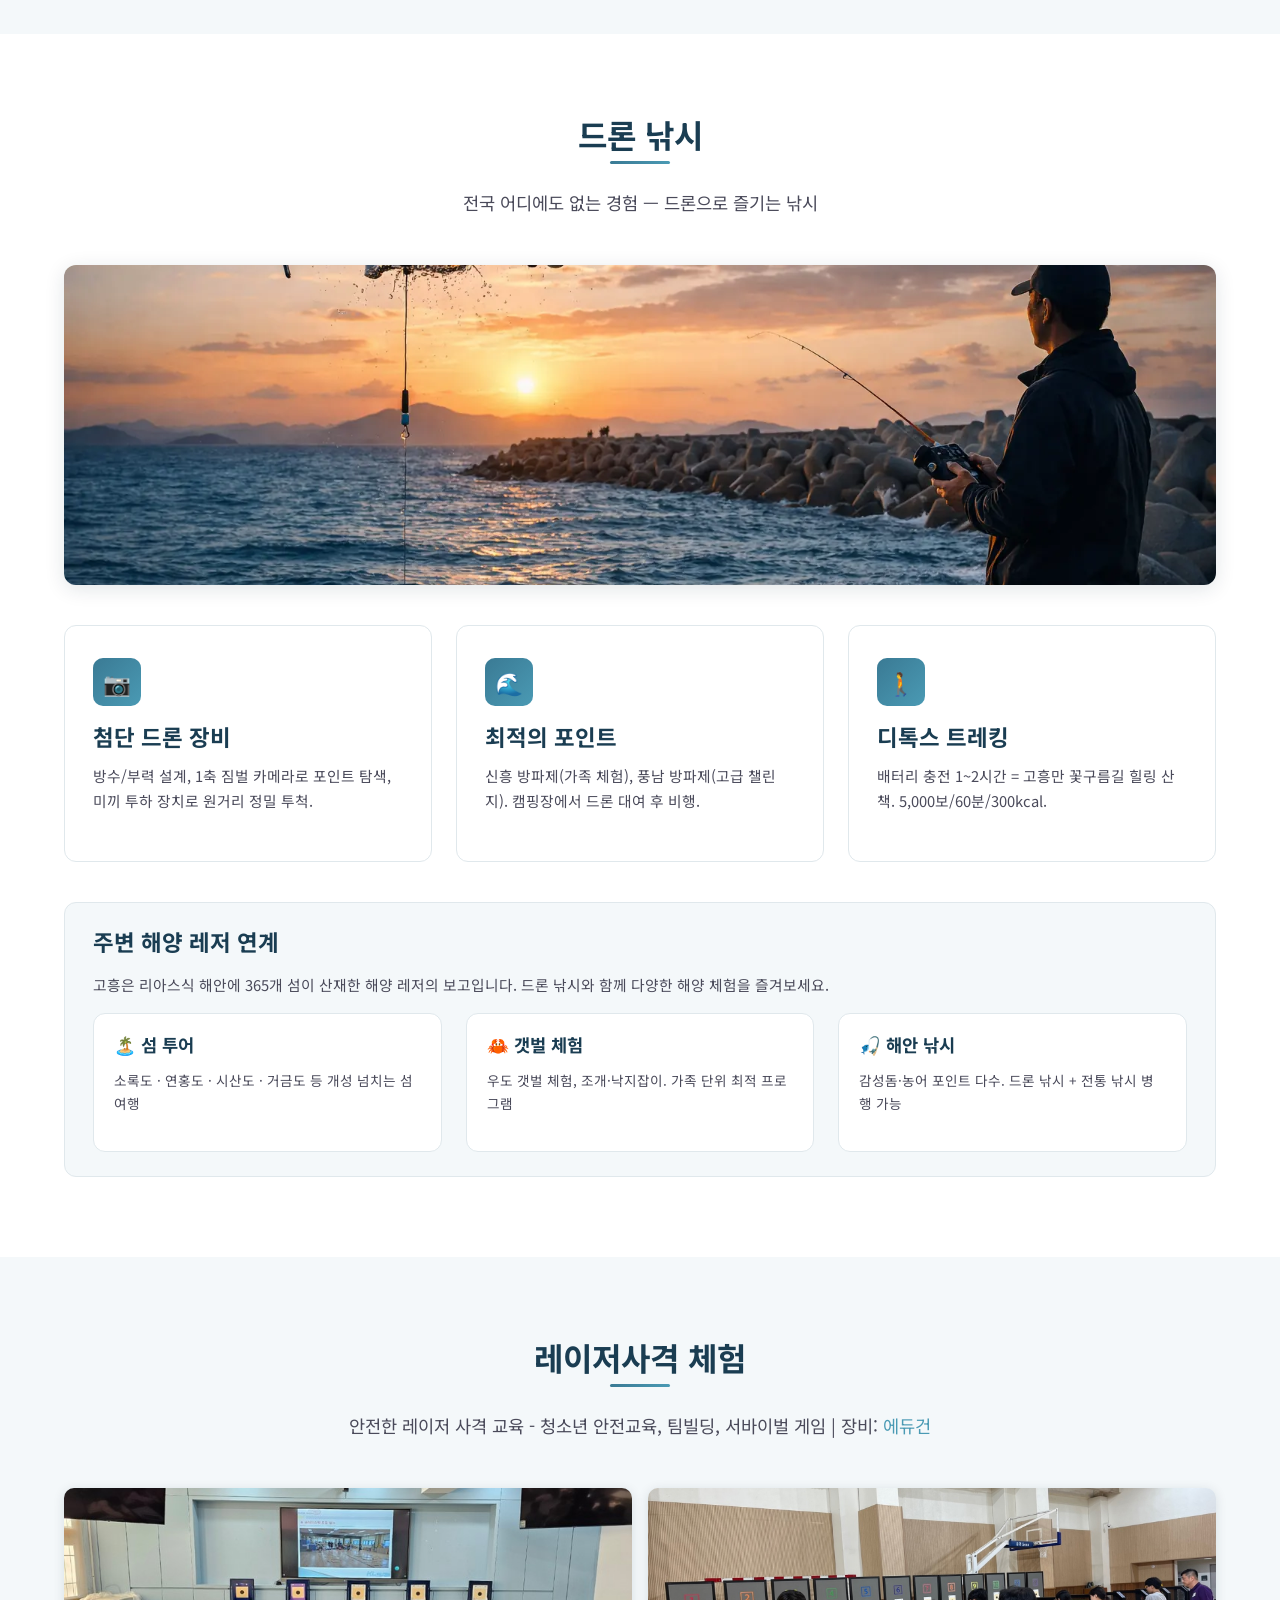
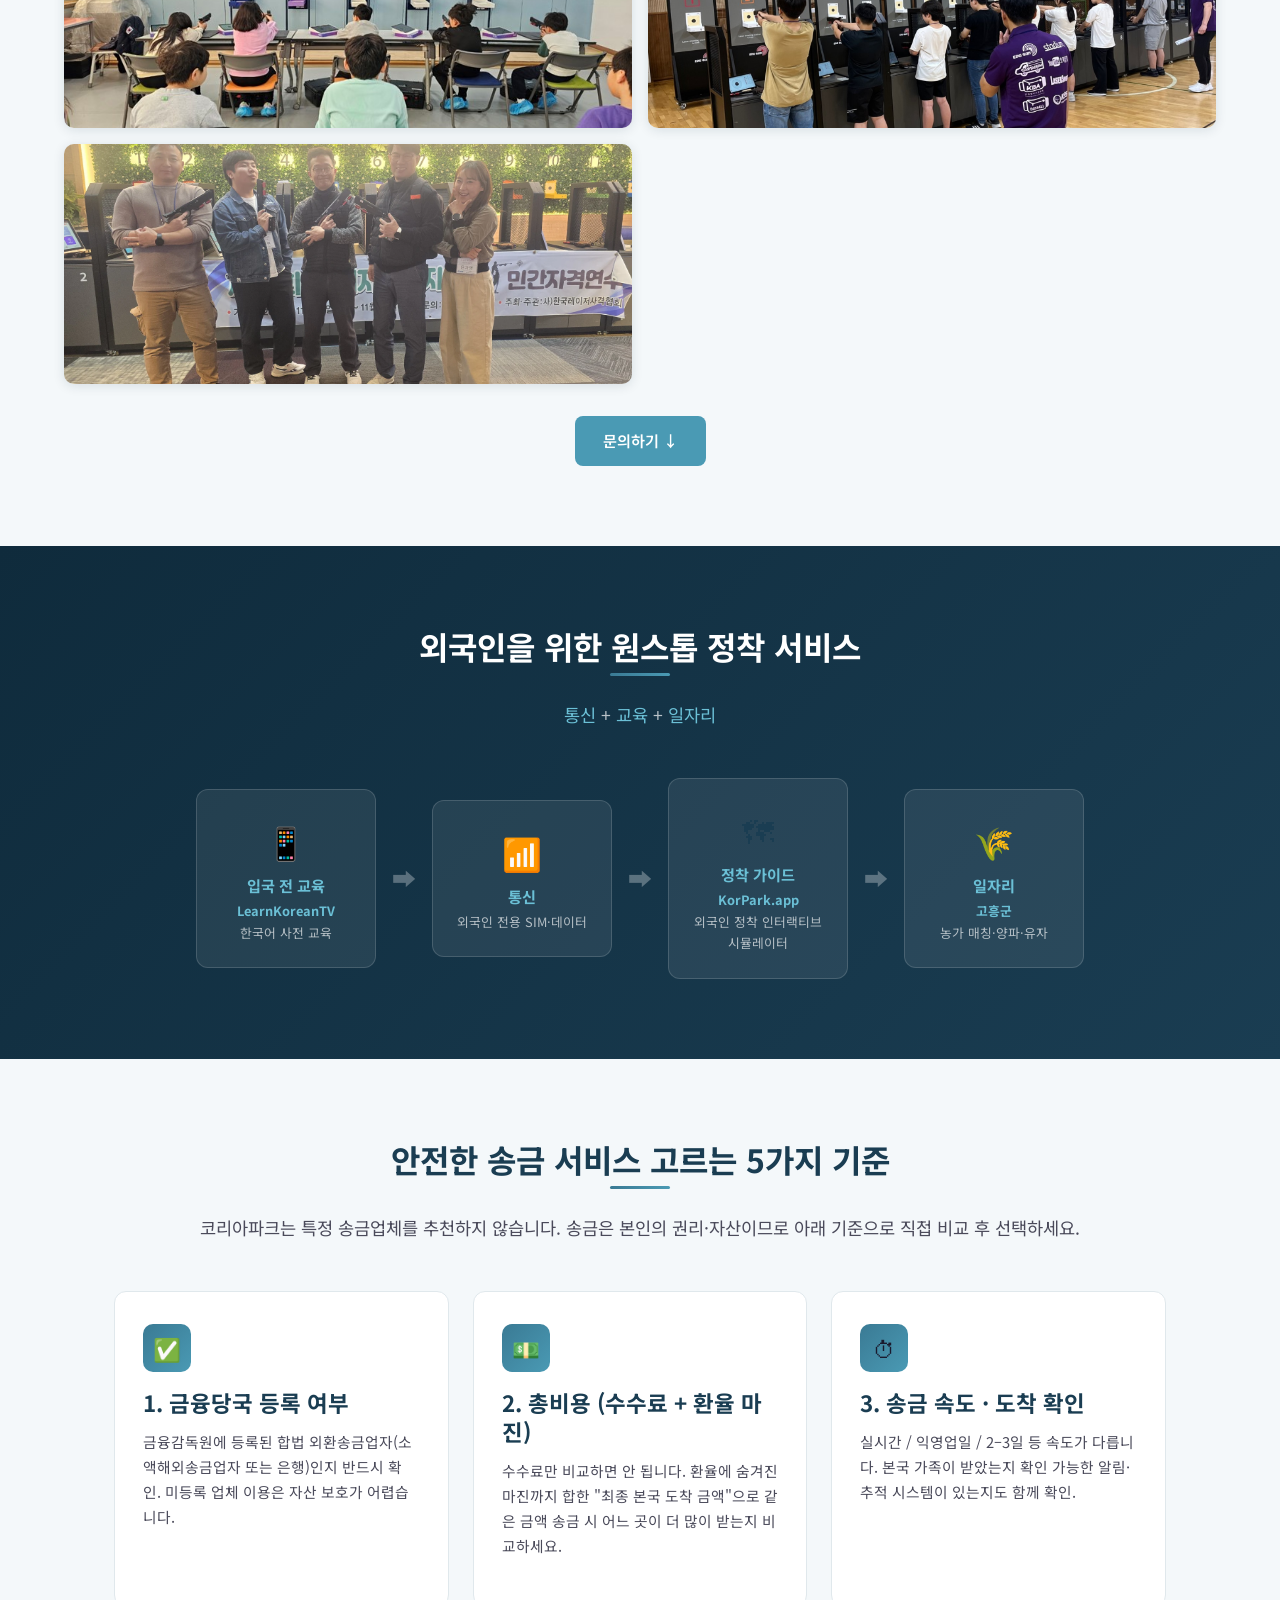
==== commit f98f2840: "Step 7: 송금 번들 분리 (외국인 생활 인프라/플로우에서 송금 제거) 특정 송금업체 추천처럼 보일 여지를 줄이기 위해 송금만 분리. 중립 가이드(#safe-remittance" ====
--- a/index.html
+++ b/index.html
@@ -344,7 +344,7 @@
       <div class="card">
         <div class="card-icon">&#x1F4B1;</div>
         <h3>외국인 생활 인프라</h3>
-        <p>통신 + 외환송금 + 금융 서비스. 원스톱 정착 지원.</p>
+        <p>통신 + 금융 서비스. 원스톱 정착 지원.</p>
         <img loading="lazy" src="images/office-room.webp" alt="외국인 원스톱 상담 공간" style="width:100%; height:120px; object-fit:cover; border-radius:8px; margin-top:12px;">
       </div>
       <div class="card">
@@ -695,7 +695,7 @@
   <div class="container">
     <div class="section-title">
       <h2 style="color: #fff;">외국인을 위한 원스톱 정착 서비스</h2>
-      <p style="color: rgba(255,255,255,0.7);"><a href="https://www.wifidosirak.com" target="_blank" style="color:var(--accent-light);">통신</a> + <span style="color:var(--accent-light);">송금</span> + <a href="https://learnkoreantv.com" target="_blank" style="color:var(--accent-light);">교육</a> + <a href="https://www.goheung.go.kr" target="_blank" style="color:var(--accent-light);">일자리</a></p>
+      <p style="color: rgba(255,255,255,0.7);"><a href="https://www.wifidosirak.com" target="_blank" style="color:var(--accent-light);">통신</a> + <a href="https://learnkoreantv.com" target="_blank" style="color:var(--accent-light);">교육</a> + <a href="https://www.goheung.go.kr" target="_blank" style="color:var(--accent-light);">일자리</a></p>
     </div>
     <div class="flow-steps">
       <a href="https://learnkoreantv.com" target="_blank" class="flow-step" style="text-decoration:none; cursor:pointer;">
@@ -721,12 +721,6 @@
         <h4>일자리</h4>
         <p><strong style="color:var(--accent-light);">고흥군</strong><br>농가 매칭·양파·유자</p>
       </a>
-      <div class="flow-arrow">&#x27A1;</div>
-      <a href="#safe-remittance-guide" class="flow-step" style="text-decoration:none; cursor:pointer;">
-        <div class="icon">&#x1F4B0;</div>
-        <h4>송금</h4>
-        <p>안전한 송금 서비스 고르는 5가지 기준</p>
-      </a>
     </div>
   </div>
 </section>
@@ -1129,7 +1123,7 @@
           <img src="images/ceo-profile.webp" alt="홍석찬 대표" style="width:72px; height:72px; border-radius:50%; object-fit:cover; border:2px solid rgba(255,255,255,0.2);">
           <p style="font-size: 0.85rem; color: rgba(255,255,255,0.5); margin:0;">
             대표: 홍석찬 (Hong Suk Chan)<br>
-            CEO / Drone Instructor / Multicultural Society Specialist
+            CEO / Multicultural Society Specialist / Drone Instructor
           </p>
         </div>
       </div>
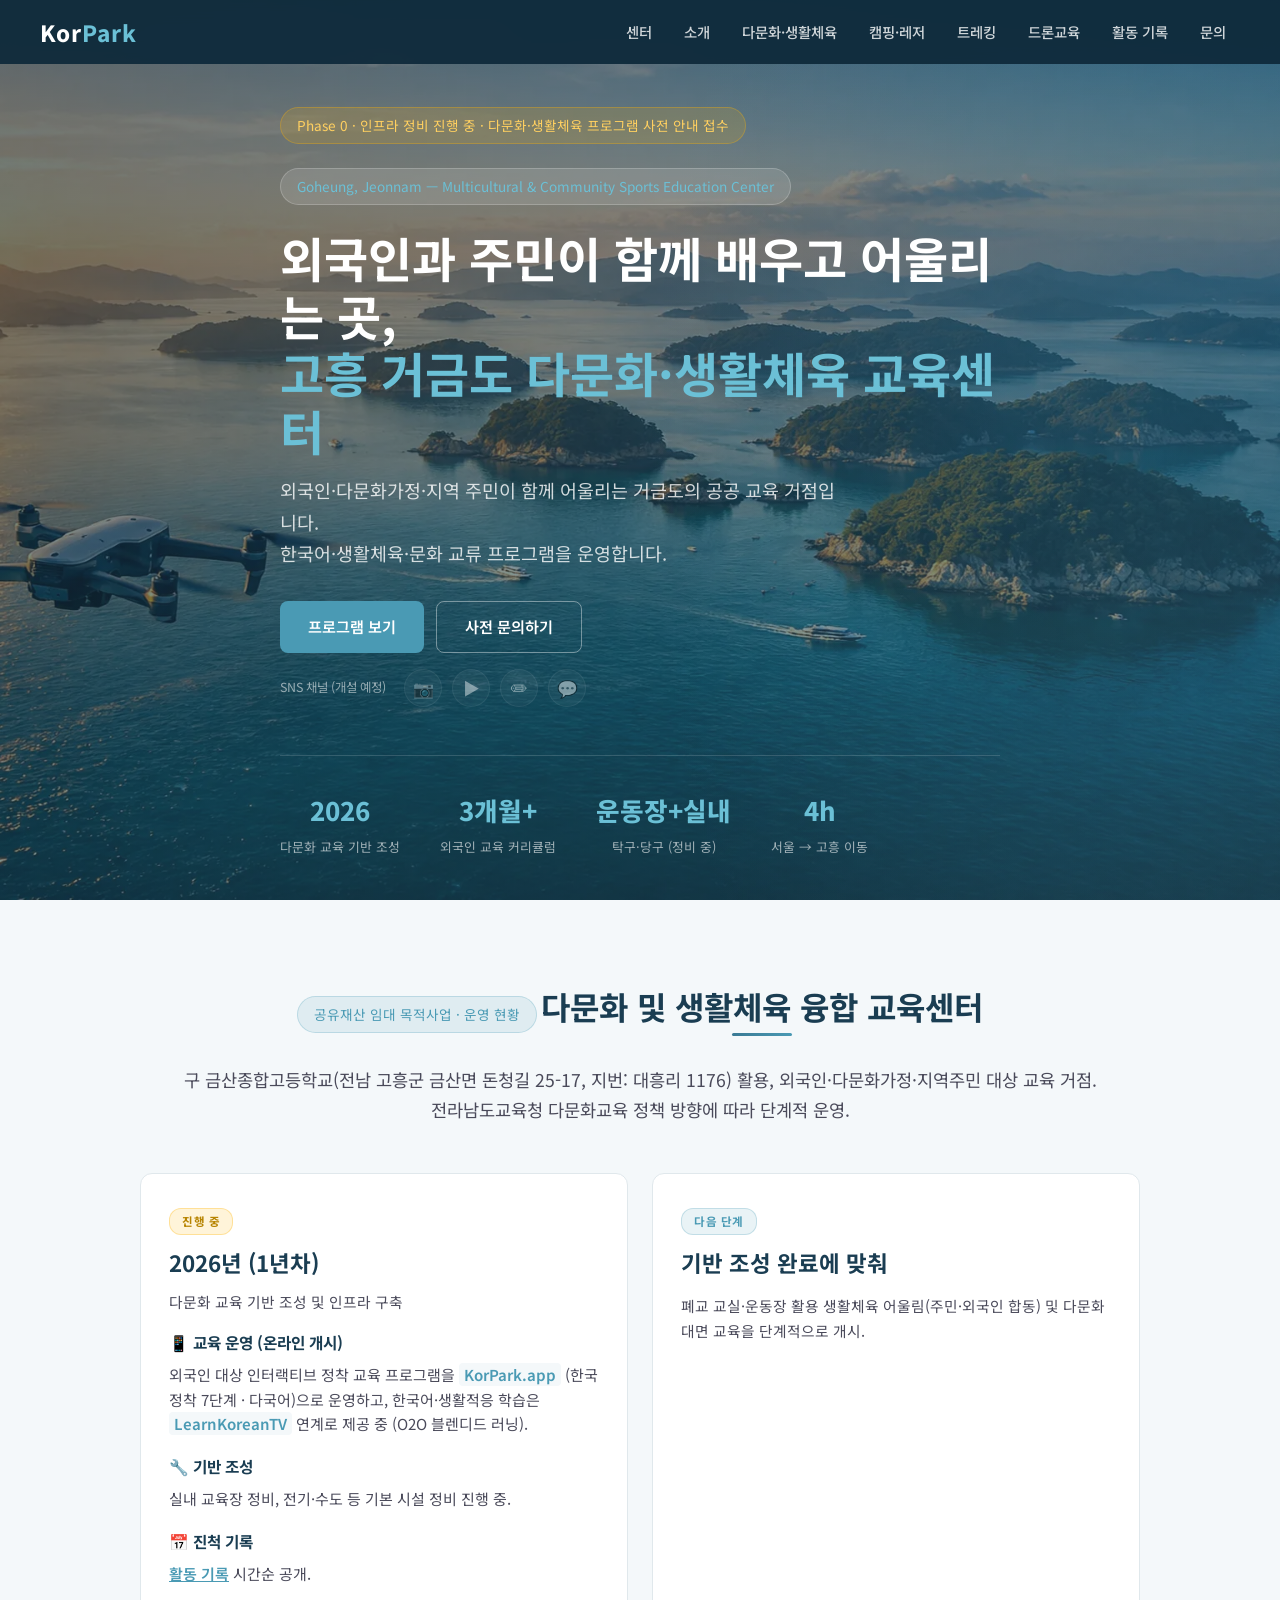
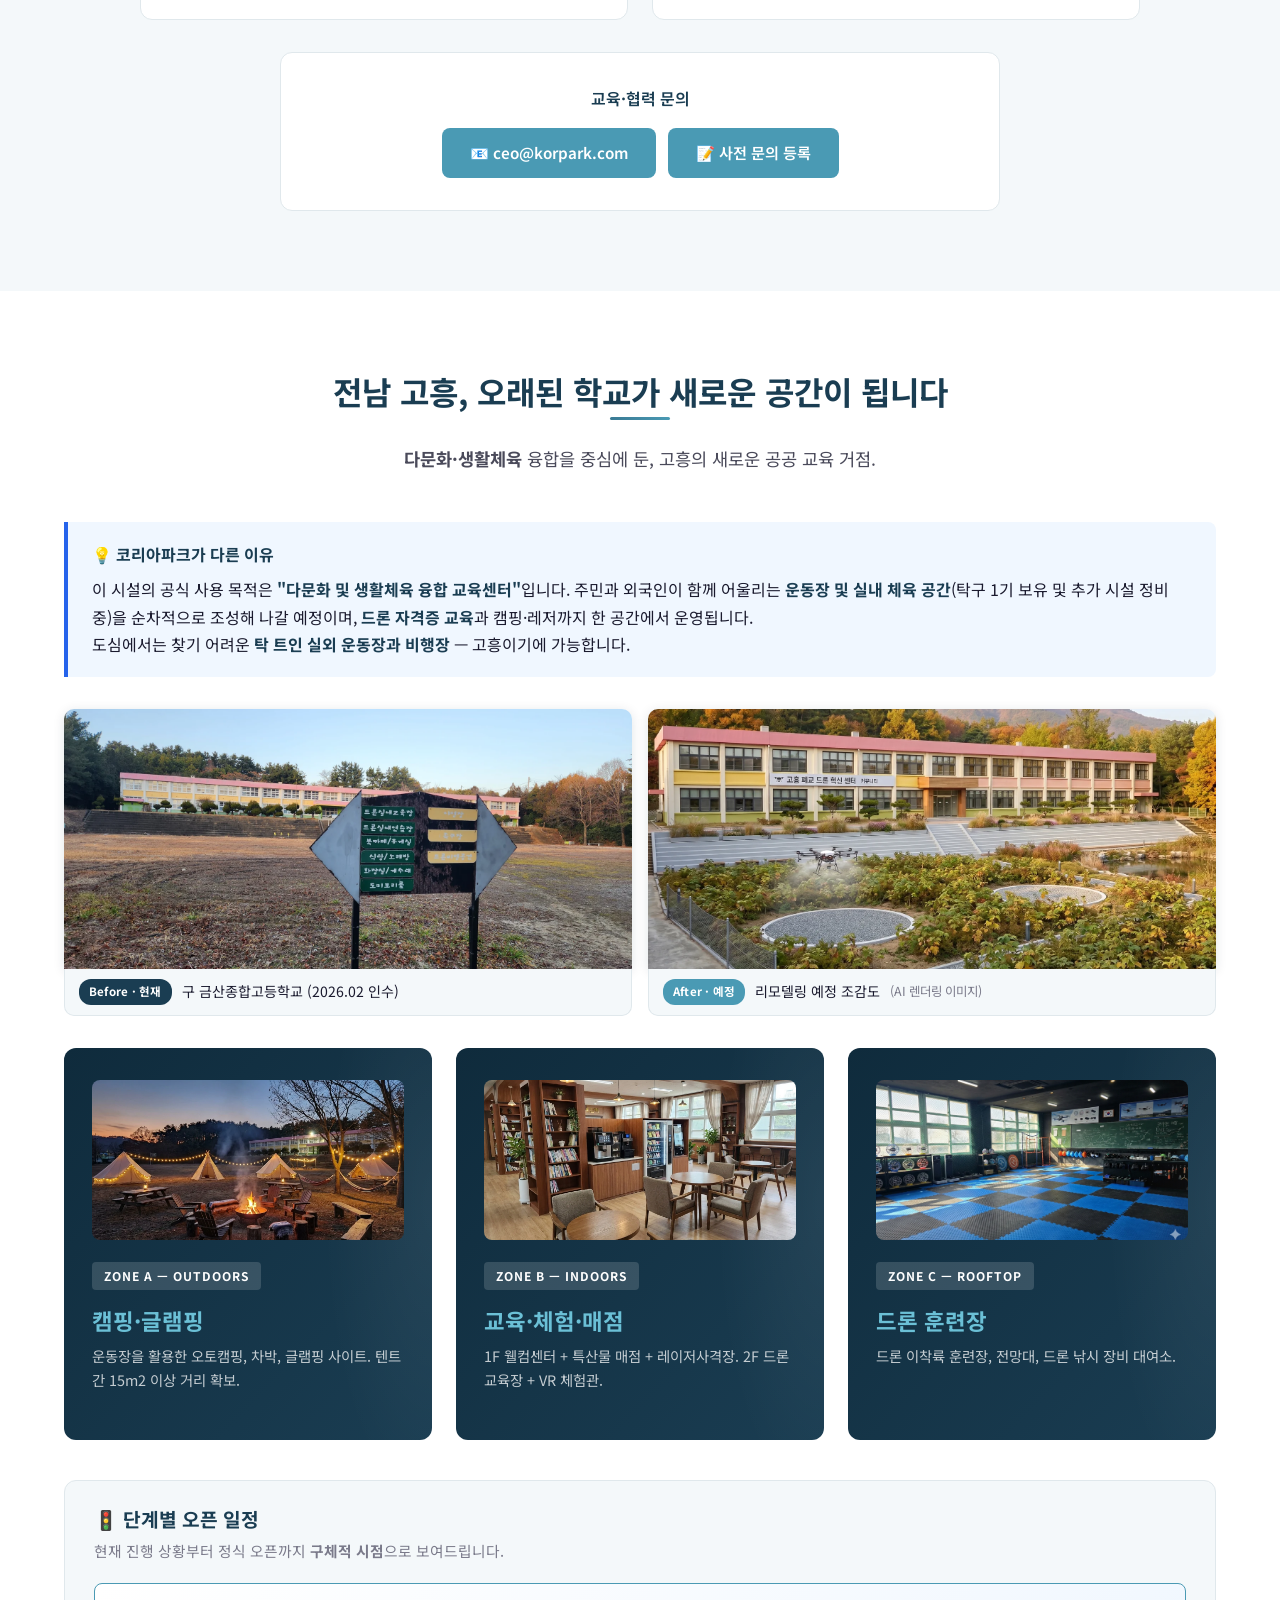
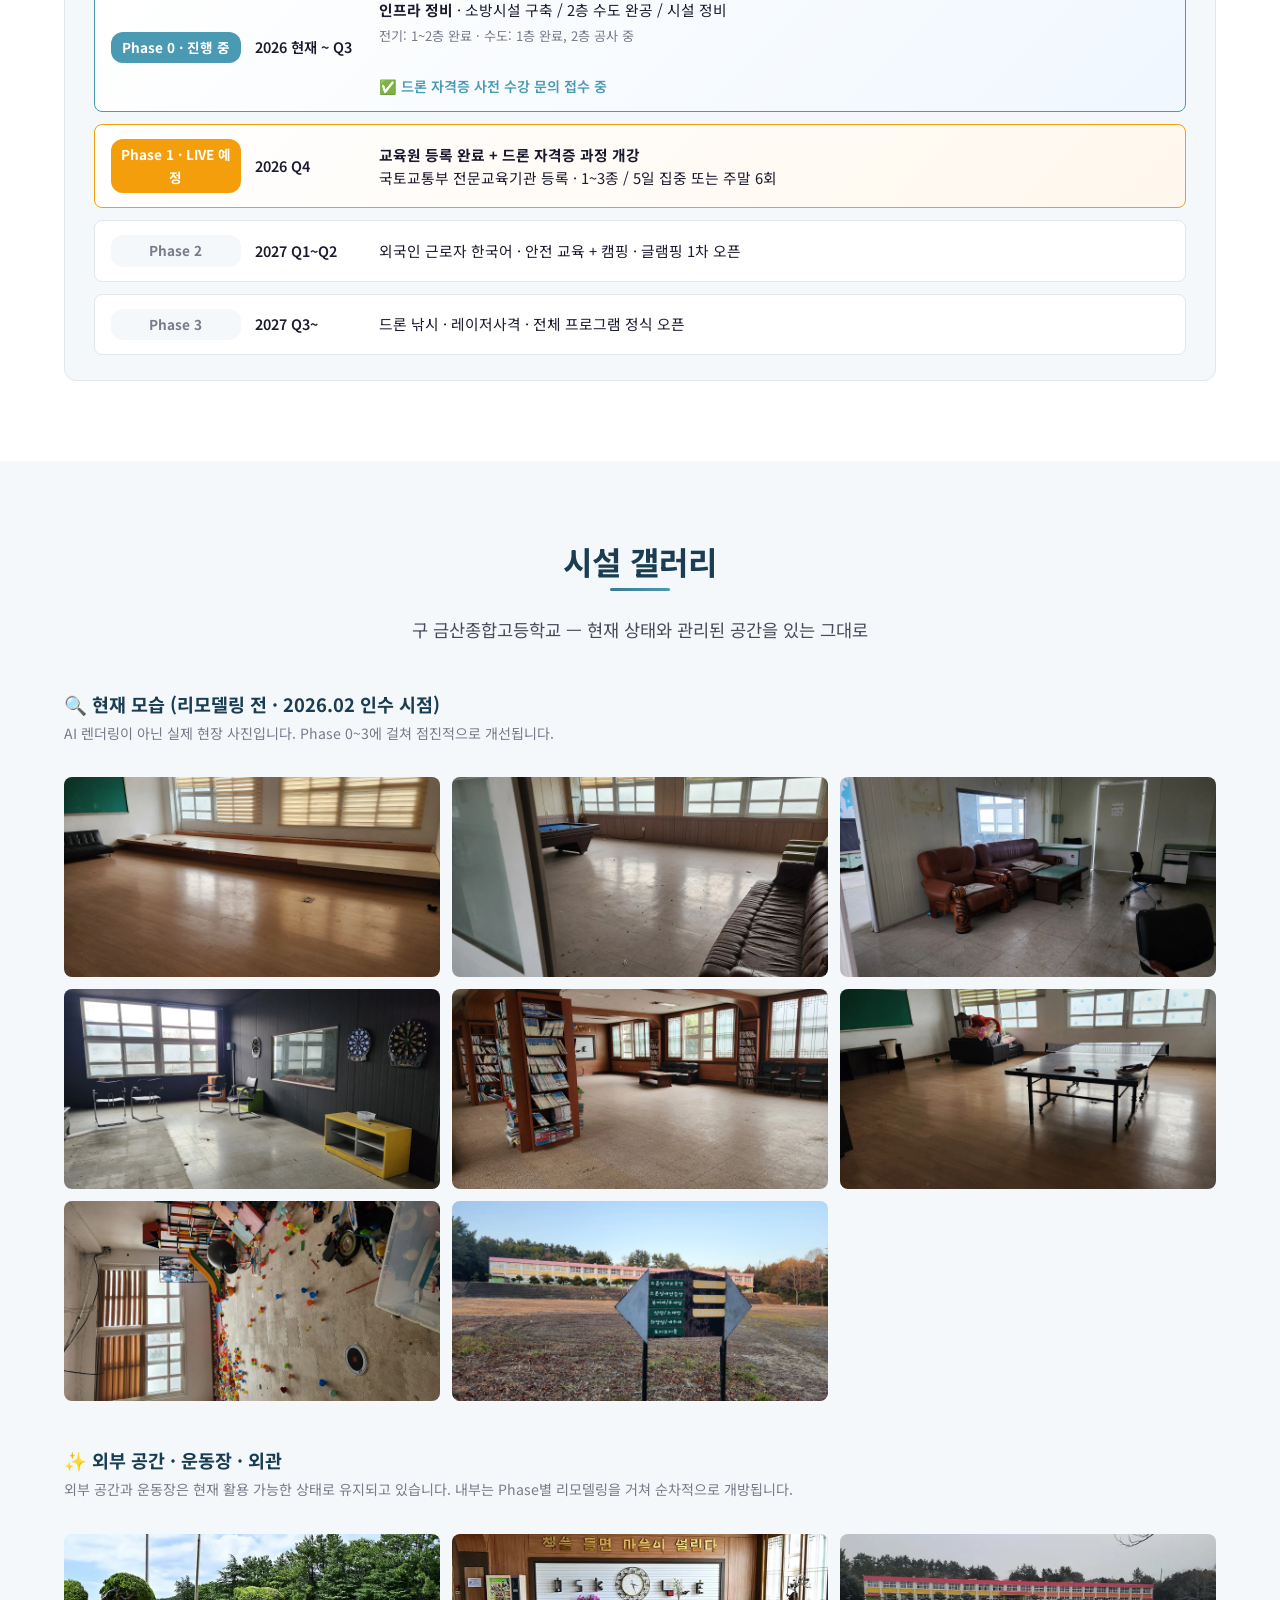
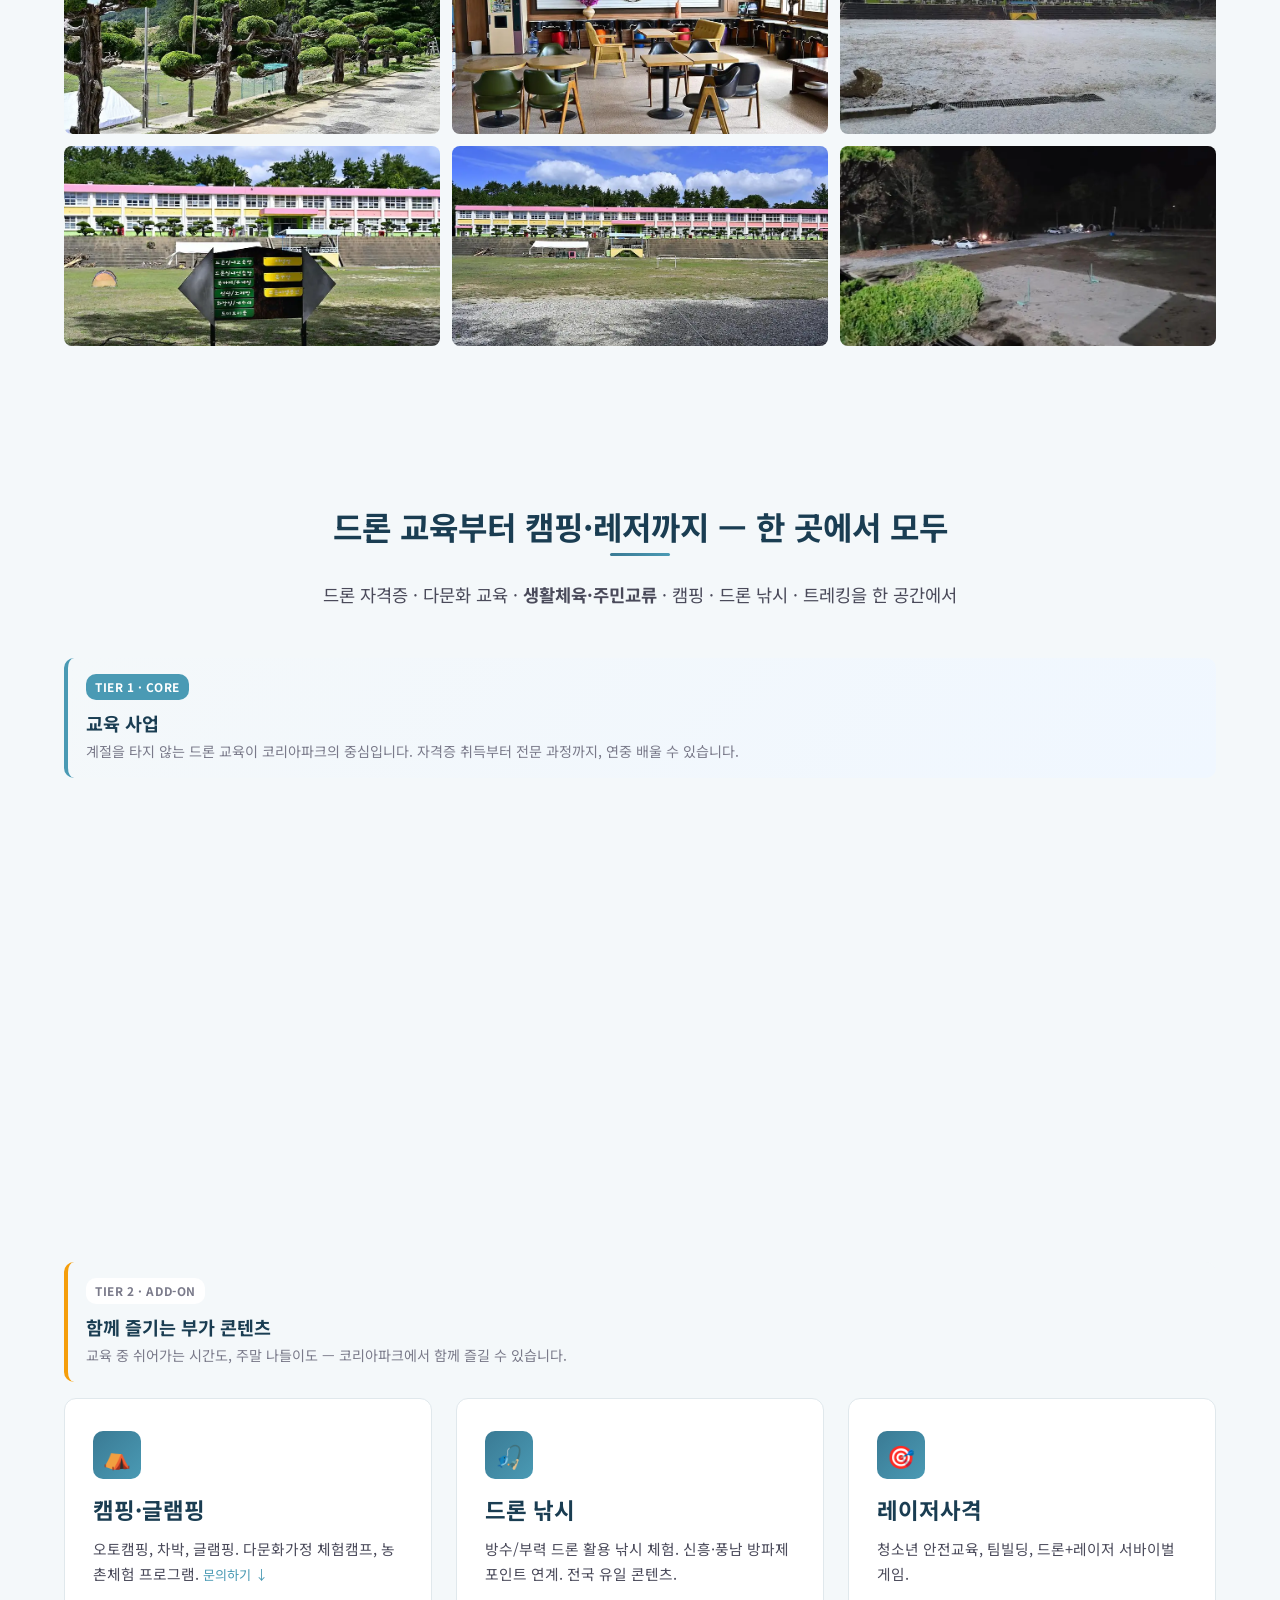
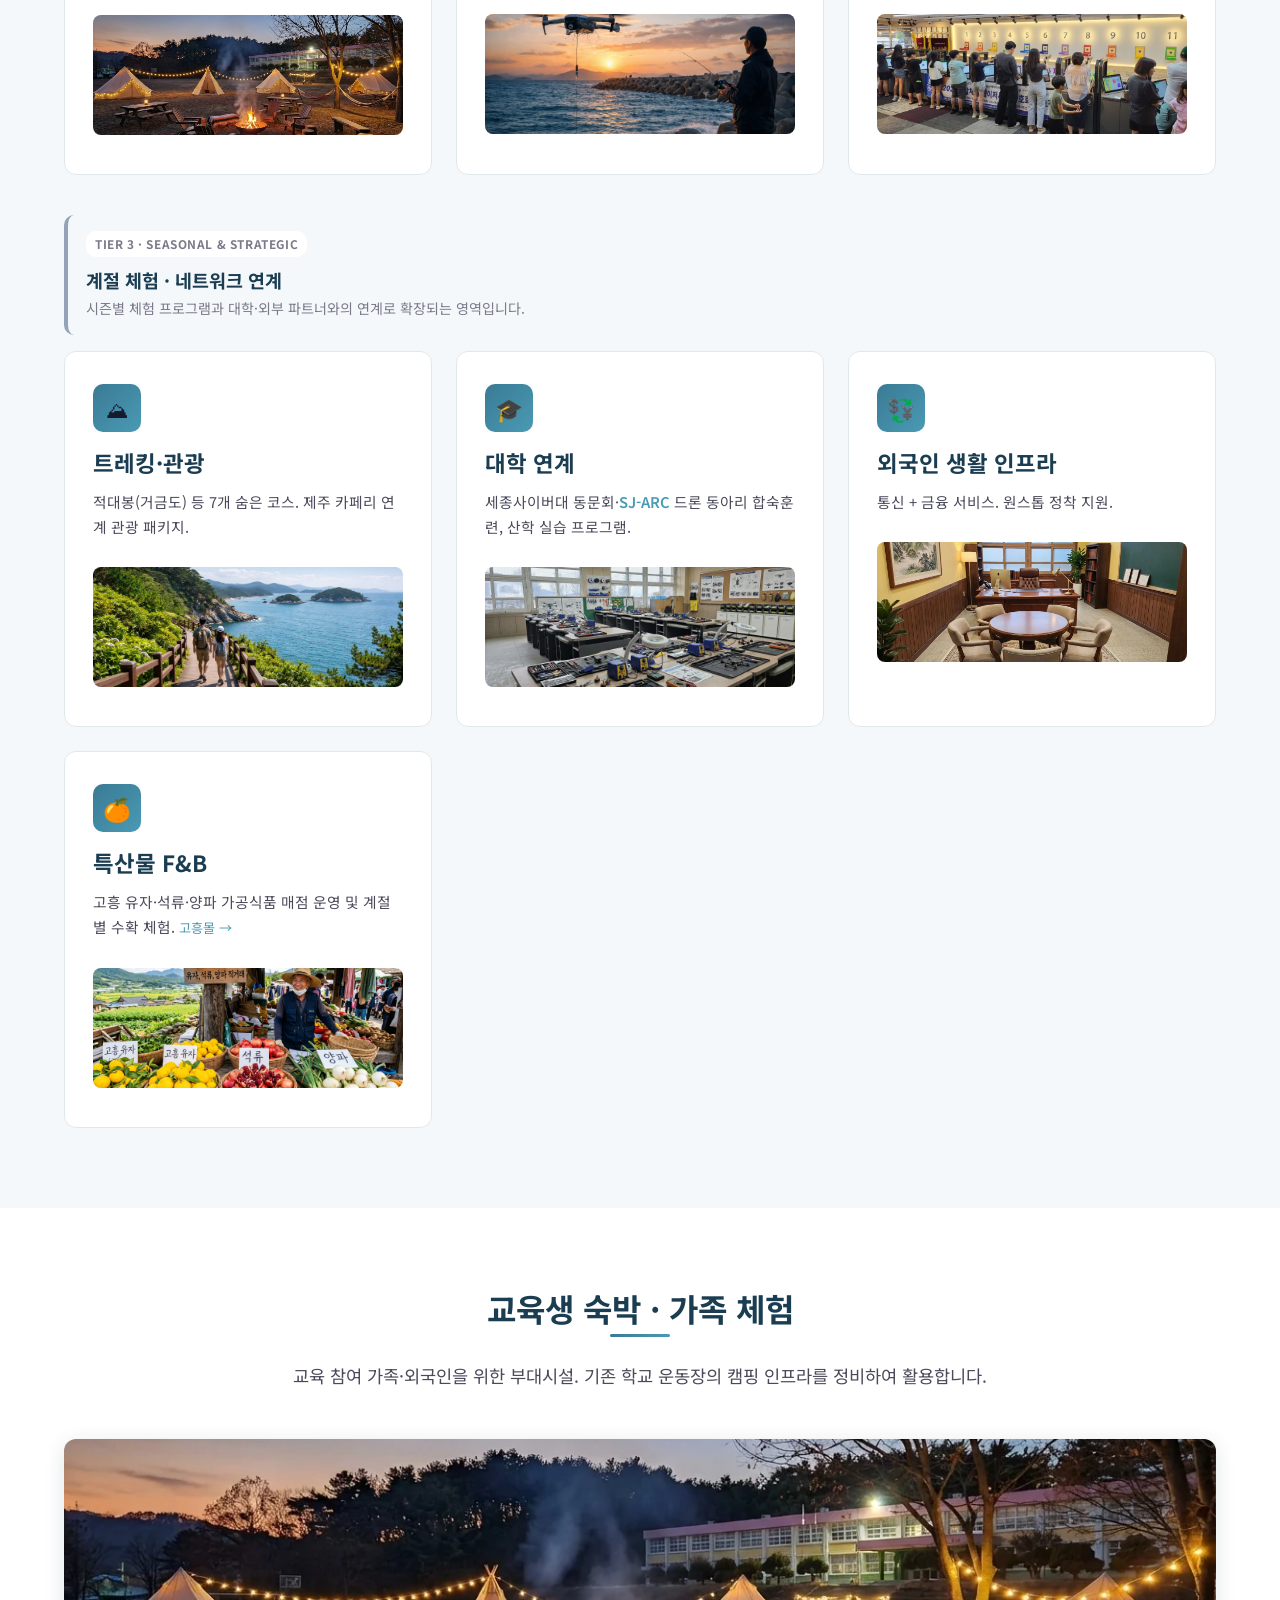
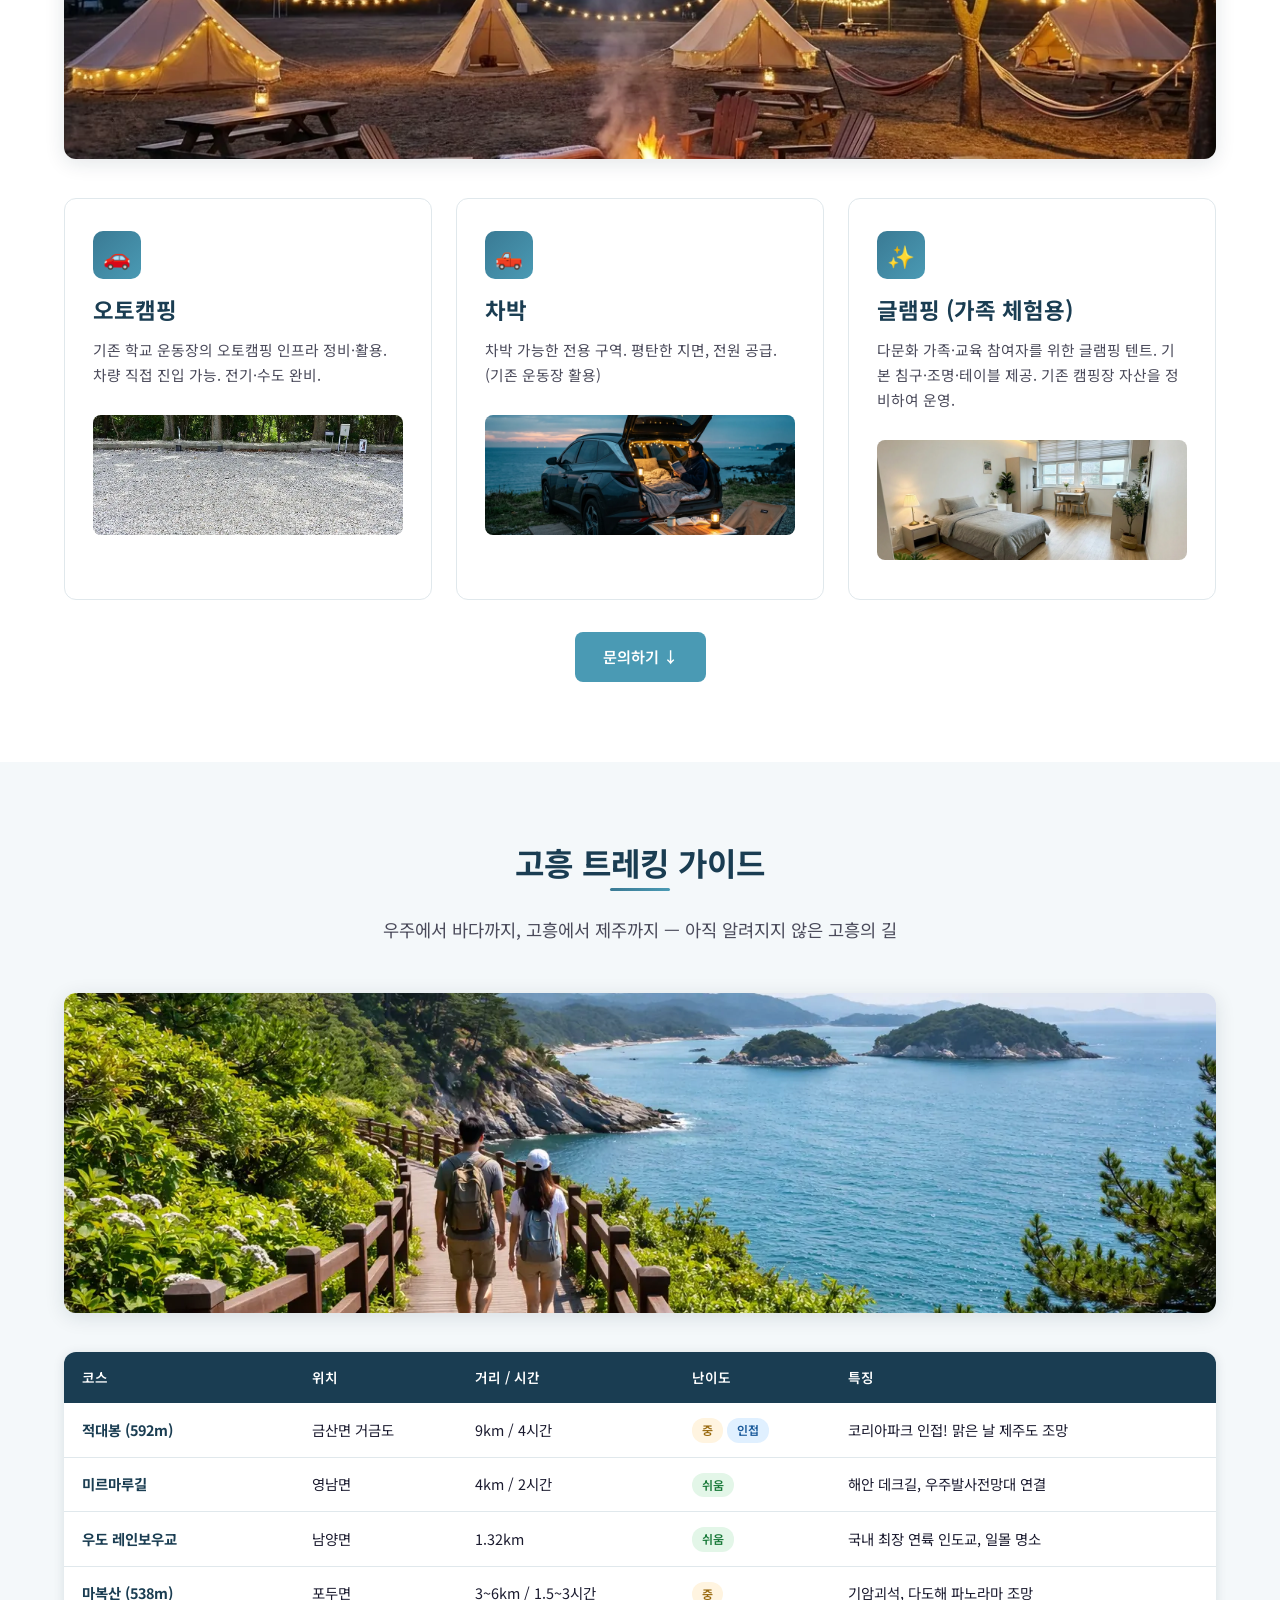
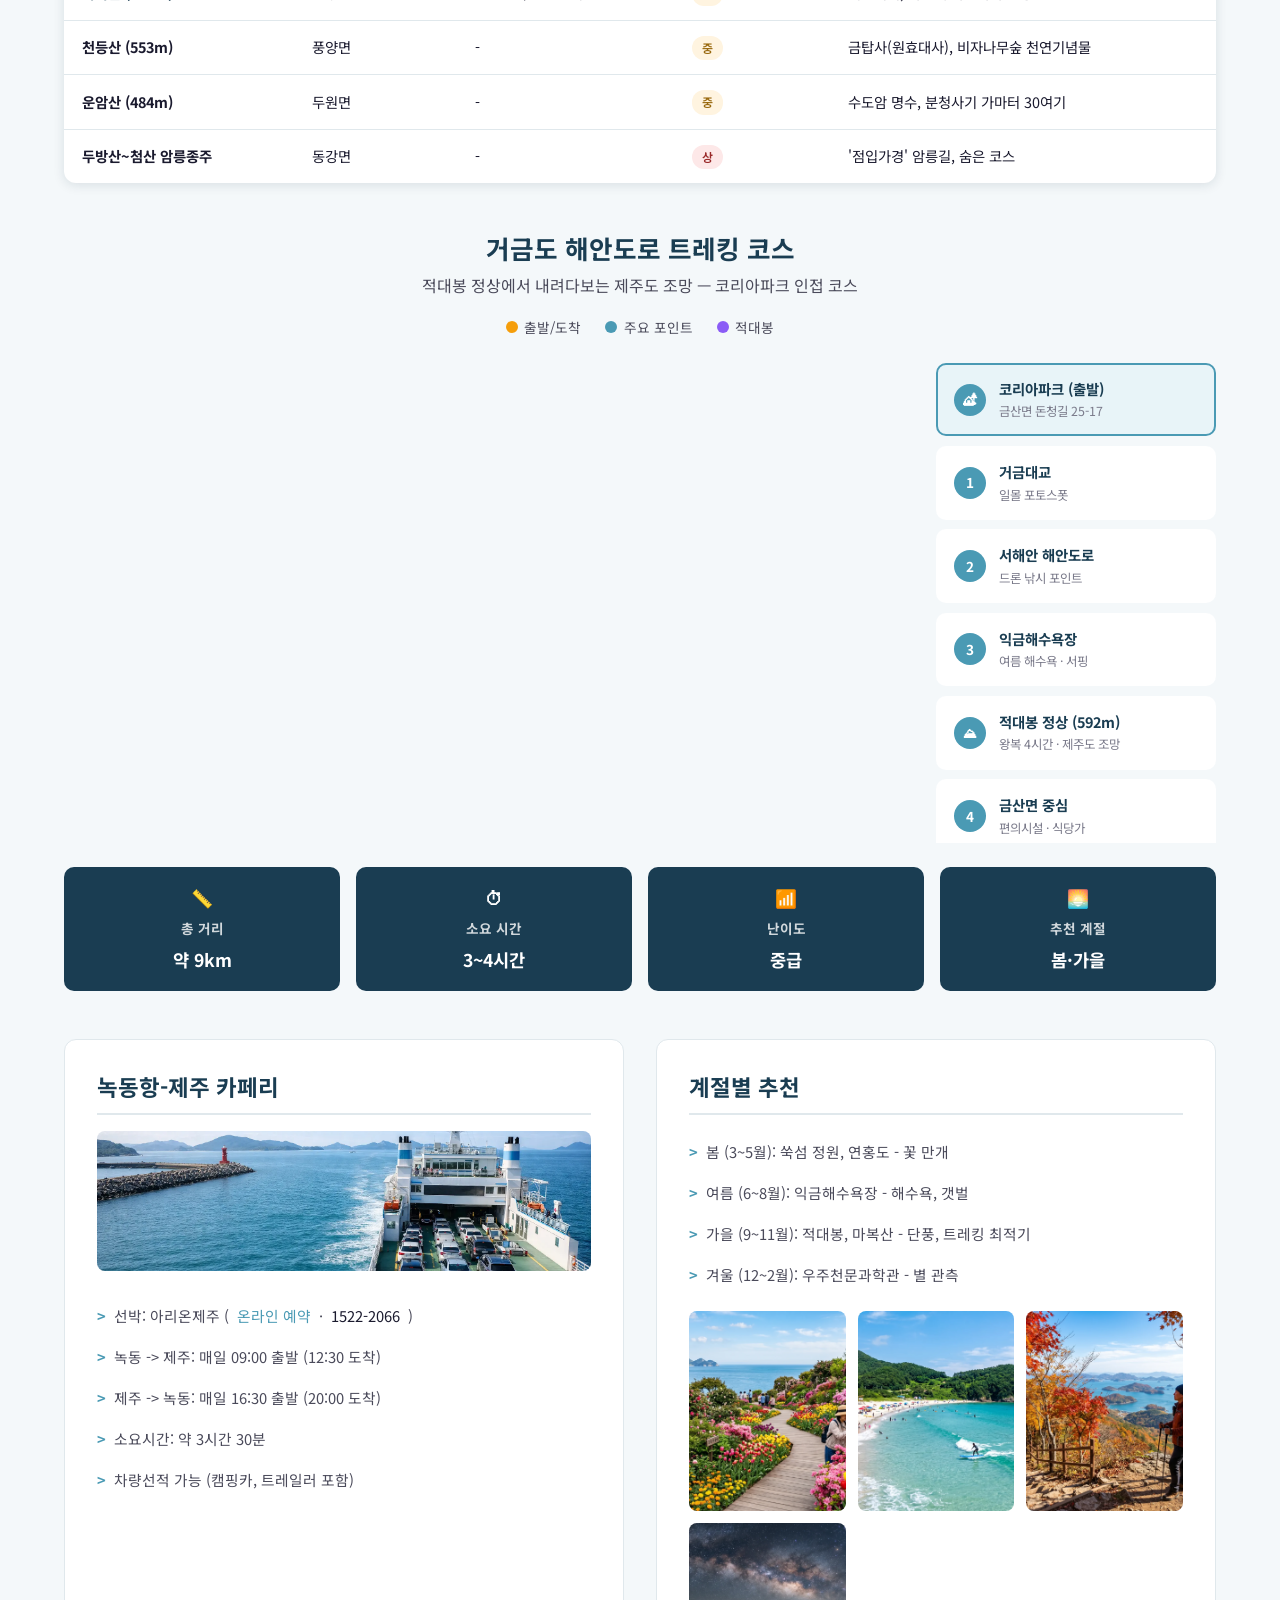
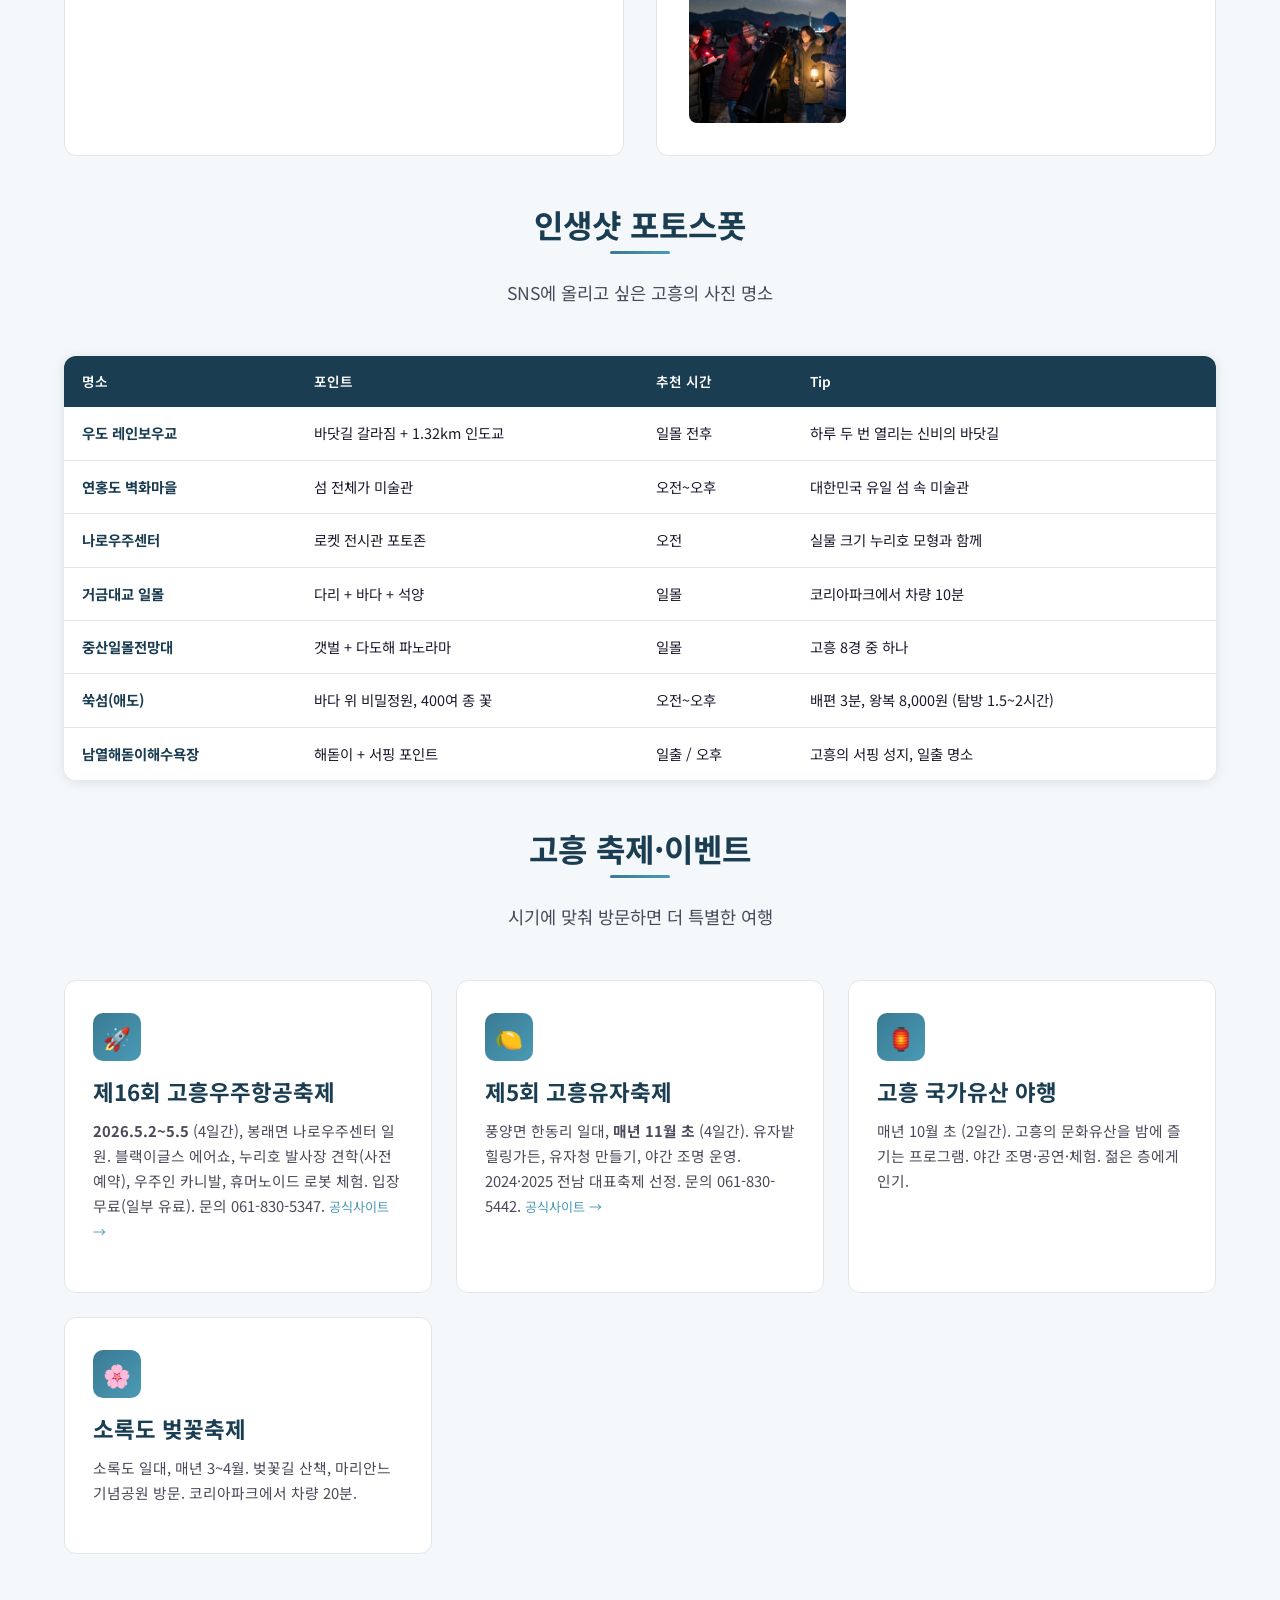
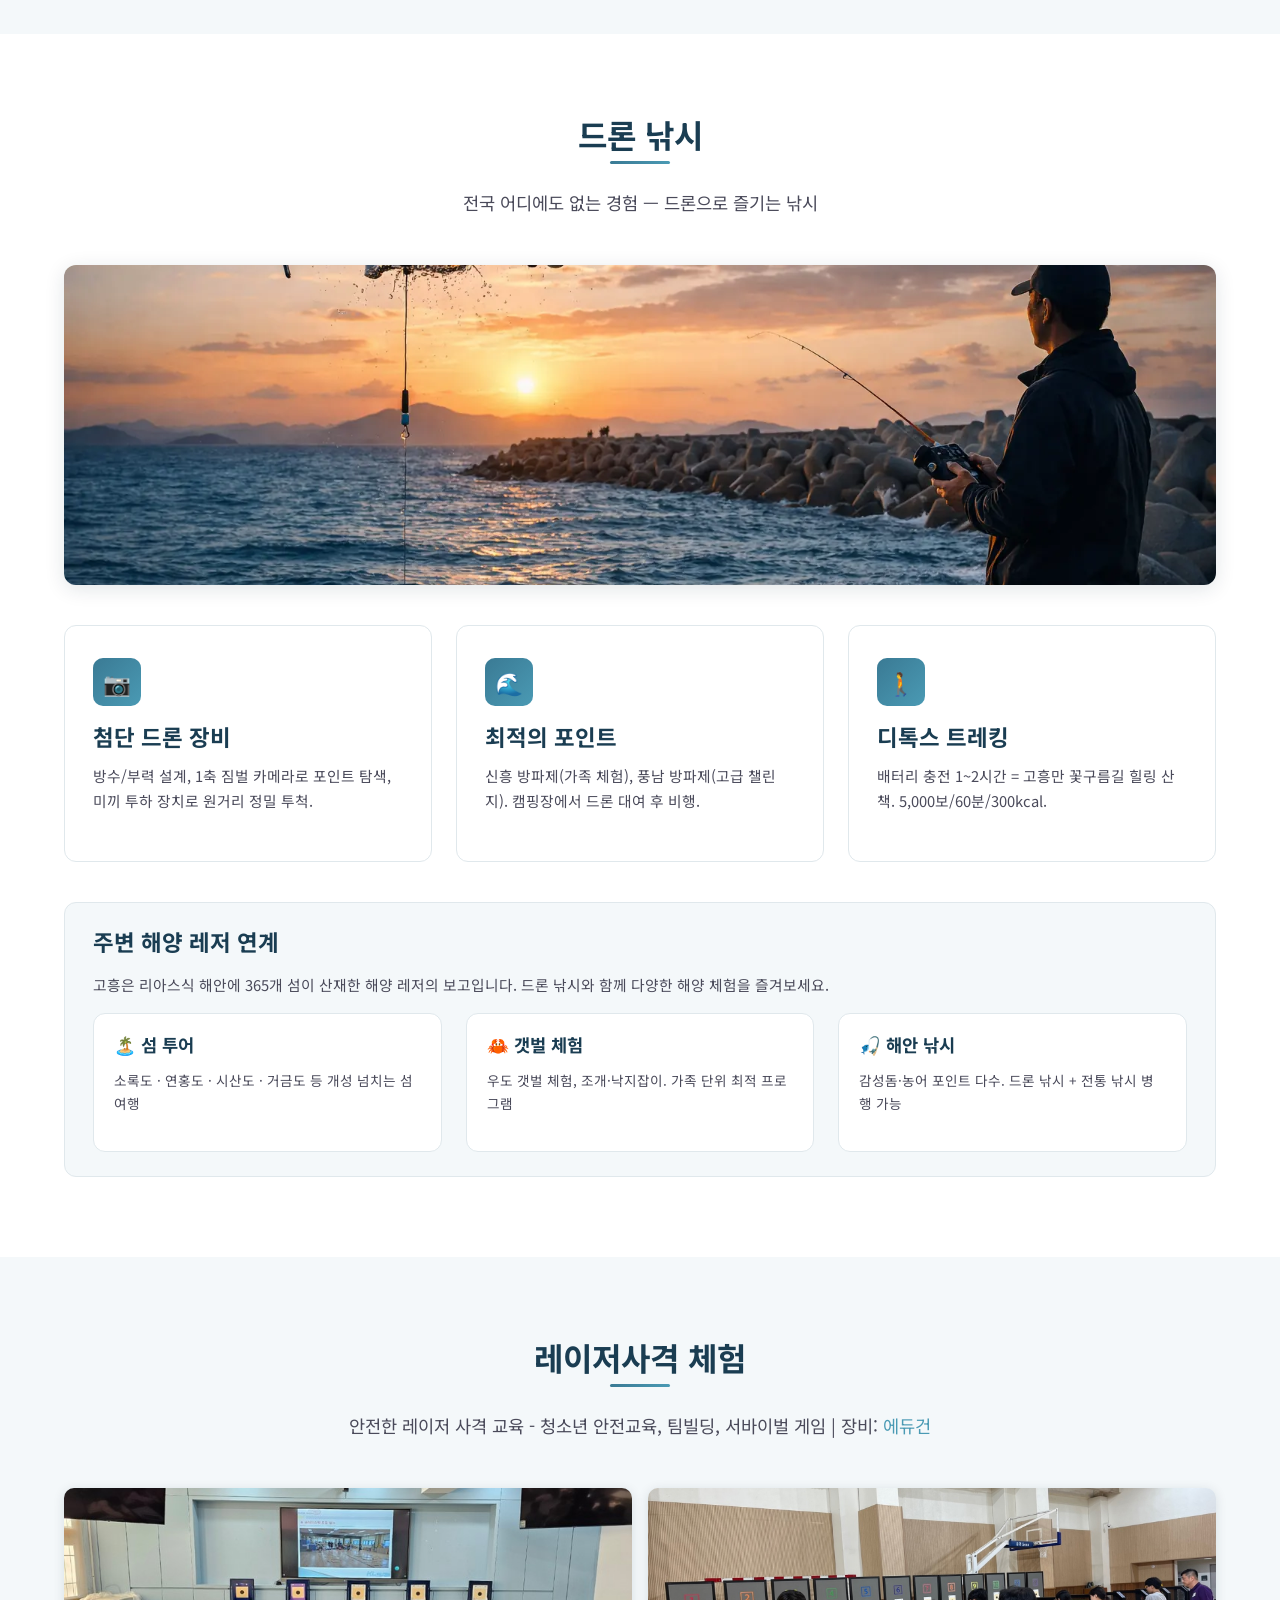
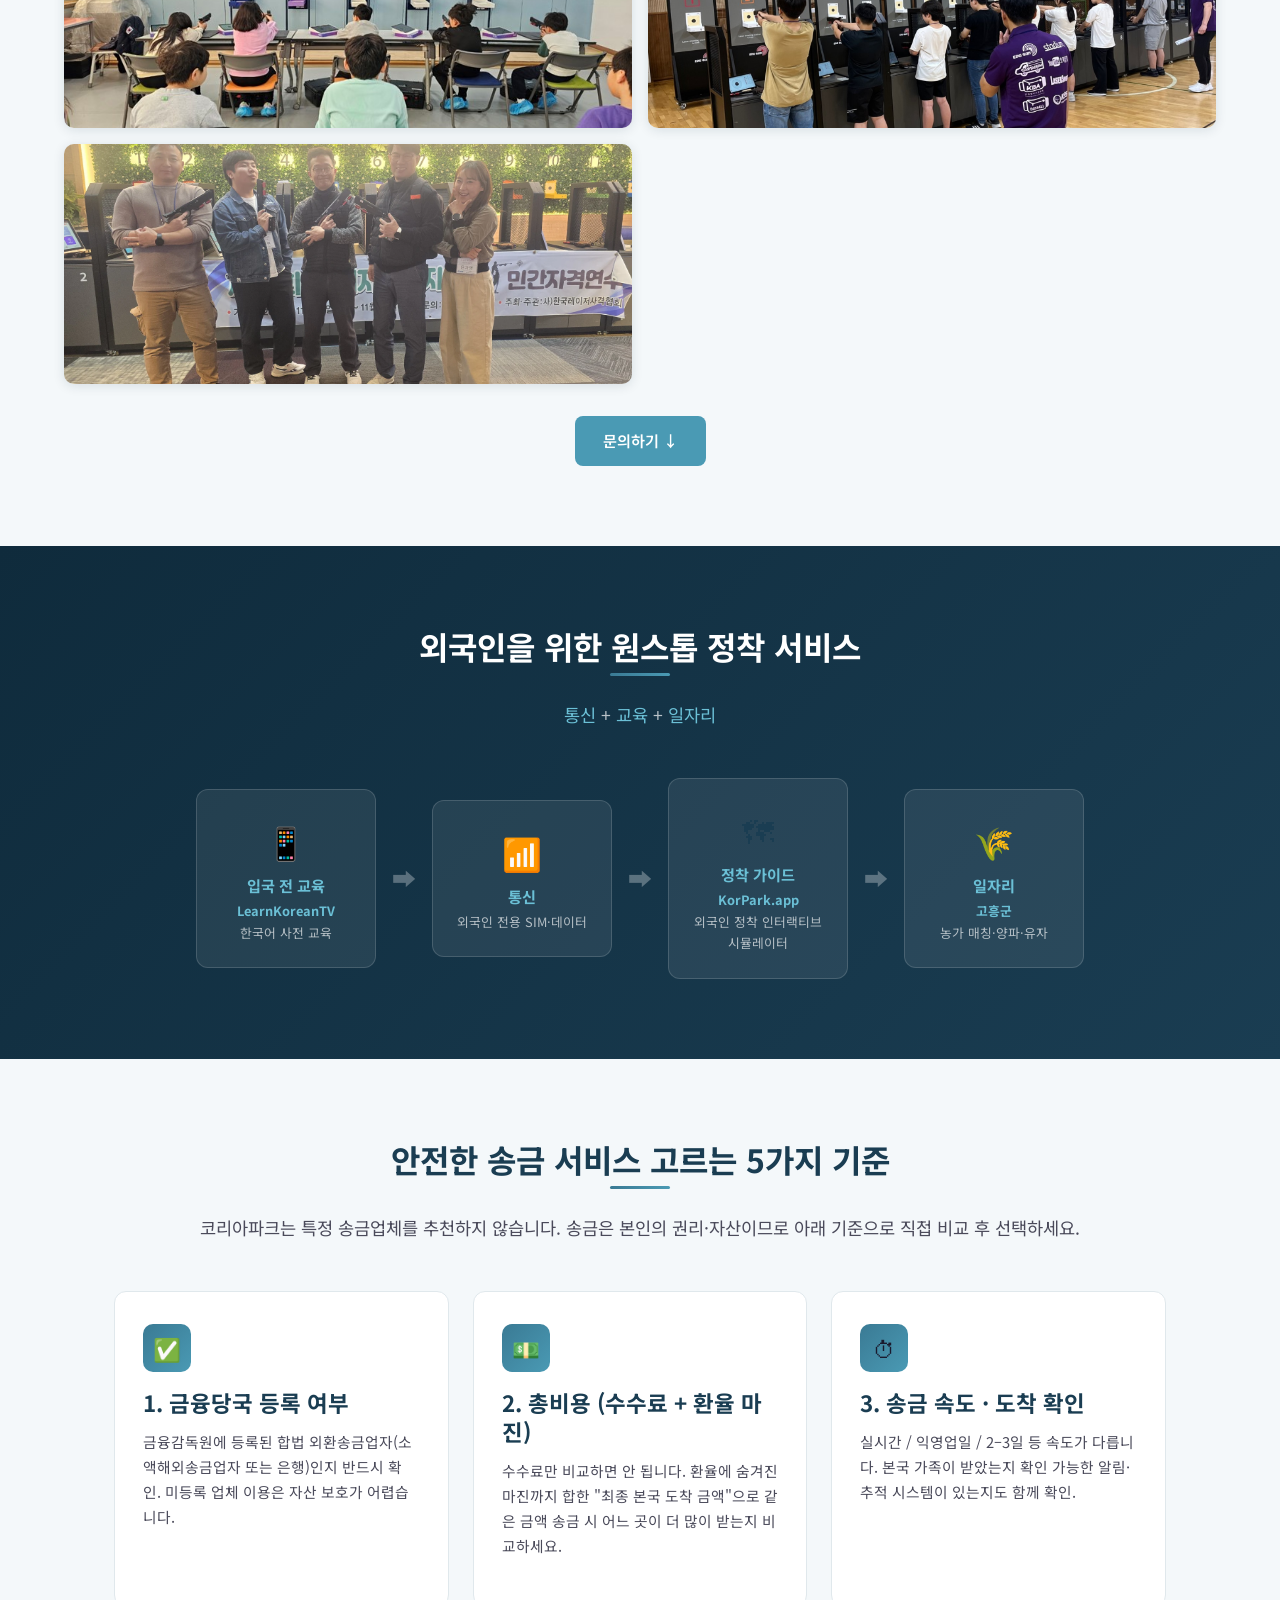
==== commit 441d19f5: "Step 8: 실내 체육시설 현실화 (다트 표현 제거 + 정비 중 명시) 실제 시설 상태(탁구 1기 / 다트 없음 / 당구대 정비 필요)에 맞춰 '다트' 일괄 삭제 + '당구·탁구" ====
--- a/index.html
+++ b/index.html
@@ -85,7 +85,7 @@
         </div>
         <div class="hero-stat">
           <div class="number">운동장+실내</div>
-          <div class="label">탁구·다트·당구</div>
+          <div class="label">탁구·당구 (정비 중)</div>
         </div>
         <div class="hero-stat">
           <div class="number">4h</div>
@@ -163,7 +163,7 @@
     </div>
     <div class="why-different">
       <strong>&#x1F4A1; 코리아파크가 다른 이유</strong>
-      <p>이 시설의 공식 사용 목적은 <strong>"다문화 및 생활체육 융합 교육센터"</strong>입니다. 주민과 외국인이 함께 어울리는 <strong>운동장·실내 체육 공간</strong>(탁구·다트·당구)을 이미 보유하고 있고, 여기에 <strong>드론 자격증 교육</strong>과 캠핑·레저까지 한 공간에서 운영됩니다.<br>도심에서는 찾기 어려운 <strong>탁 트인 실외 운동장과 비행장</strong> &mdash; 고흥이기에 가능합니다.</p>
+      <p>이 시설의 공식 사용 목적은 <strong>"다문화 및 생활체육 융합 교육센터"</strong>입니다. 주민과 외국인이 함께 어울리는 <strong>운동장 및 실내 체육 공간</strong>(탁구 1기 보유 및 추가 시설 정비 중)을 순차적으로 조성해 나갈 예정이며, <strong>드론 자격증 교육</strong>과 캠핑·레저까지 한 공간에서 운영됩니다.<br>도심에서는 찾기 어려운 <strong>탁 트인 실외 운동장과 비행장</strong> &mdash; 고흥이기에 가능합니다.</p>
     </div>
     <div class="photo-row photo-row-captioned">
       <figure class="photo-figure">
@@ -239,9 +239,9 @@
     <p class="gallery-note">AI 렌더링이 아닌 실제 현장 사진입니다. Phase 0~3에 걸쳐 점진적으로 개선됩니다.</p>
     <div class="photo-grid">
       <img loading="lazy" src="images/present-hall.webp" alt="현재 강당 내부 (리모델링 전)">
-      <img loading="lazy" src="images/present-billiards.webp" alt="기존 휴게공간 (당구대 구역)">
+      <img loading="lazy" src="images/present-billiards.webp" alt="기존 휴게공간 (당구대 정비 예정)">
       <img loading="lazy" src="images/present-lounge.webp" alt="기존 휴게실 내부">
-      <img loading="lazy" src="images/present-darts.webp" alt="기존 소회의실 (다트판 설치)">
+      <img loading="lazy" src="images/present-darts.webp" alt="기존 소회의실 (다목적 공간)">
       <img loading="lazy" src="images/present-library.webp" alt="도서실/열람실">
       <img loading="lazy" src="images/present-pingpong.webp" alt="탁구대 체육공간">
       <img loading="lazy" src="images/present-playroom.webp" alt="볼풀/놀이방">
@@ -290,8 +290,8 @@
       <div class="card card-tier1">
         <div class="card-icon">&#x26BD;</div>
         <h3>생활체육·주민교류</h3>
-        <p>운동장과 실내 체육 공간(탁구·다트·당구)을 활용한 <strong>주민·외국인 합동 생활체육</strong>. 다문화 가정과 지역 주민이 정기적으로 어울리는 교류 프로그램.<br><span style="font-size:0.82rem; opacity:0.75;">시설의 공식 사용목적 &mdash; 다문화·생활체육 융합 교육센터</span></p>
-        <img loading="lazy" src="images/present-pingpong.webp" alt="생활체육 시설 (실내 탁구·다트·당구 + 운동장)" style="width:100%; height:120px; object-fit:cover; border-radius:8px; margin-top:12px;">
+        <p>운동장 및 실내 체육 공간(탁구 등 정비 중)을 활용한 <strong>주민·외국인 합동 생활체육</strong>. 다문화 가정과 지역 주민이 정기적으로 어울리는 교류 프로그램.<br><span style="font-size:0.82rem; opacity:0.75;">시설의 공식 사용목적 &mdash; 다문화·생활체육 융합 교육센터</span></p>
+        <img loading="lazy" src="images/present-pingpong.webp" alt="생활체육 시설 (실내 체육공간 정비 중 + 운동장)" style="width:100%; height:120px; object-fit:cover; border-radius:8px; margin-top:12px;">
       </div>
     </div>
 
